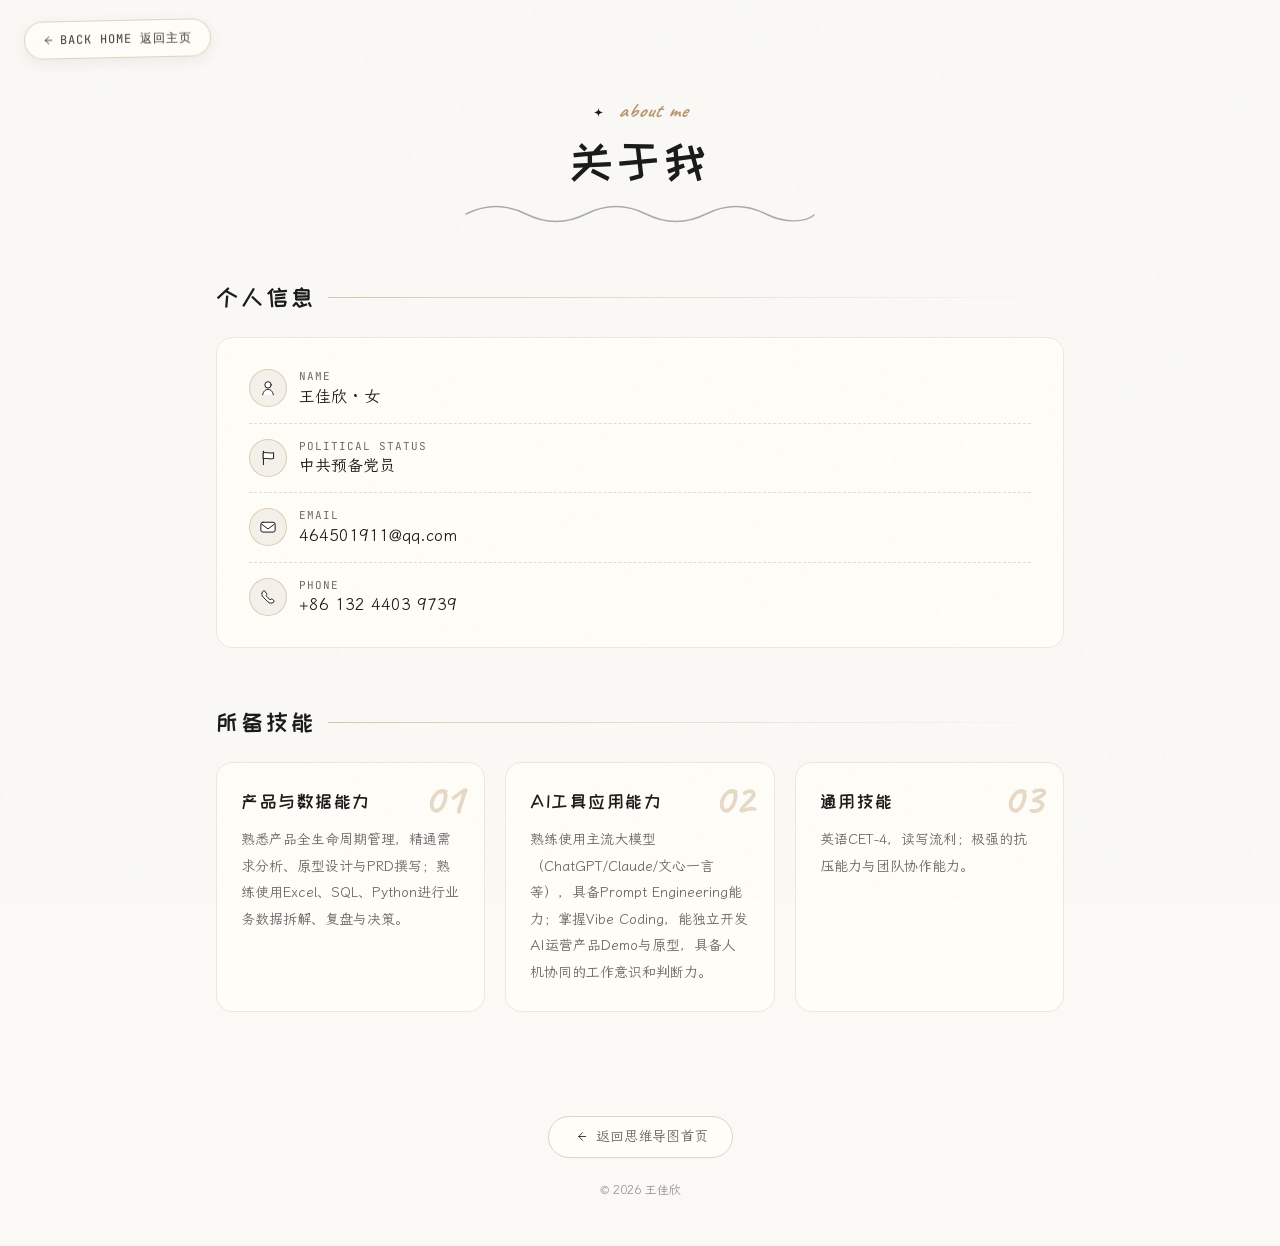
==== about.html @ ddeabf44 "wangjiaxin portfolio site" ====
<!doctype html>
<html lang="zh-CN">
  <head>
    <meta charset="UTF-8" />
    <meta name="viewport" content="width=device-width, initial-scale=1.0" />
    <title>关于我 — 王佳欣</title>
    <script src="tailwindcss.js"></script>
    <link href="fonts/local-a49ae44d.css" rel="stylesheet" />
    <link rel="stylesheet" href="fonts/local-511fb728.css" />
    <script>
      tailwind.config = {
        theme: {
          extend: {
            colors: {
              primary: "#1a1a1a", secondary: "#b8956a", accent: "#b8956a",
              light: "#FFFDF8", dark: "#1a1a1a", "text-muted": "#6a6a6a",
            },
            fontFamily: {
              sans: ['"LXGW WenKai"', '"ZCOOL XiaoWei"', '"PingFang SC"', "system-ui", "sans-serif"],
            },
          },
        },
      };
    </script>
    <style>
      :root {
        --bg: #faf9f6; --ink: #1a1a1a; --ink-soft: #3a3a3a; --ink-light: #6a6a6a;
        --line: #d5d0c8; --accent: #b8956a; --cream: #fffdf8; --paper-sand: #f4f1ea;
      }
      * { margin: 0; padding: 0; box-sizing: border-box; }
      body {
        background: var(--bg); color: var(--ink);
        font-family: "LXGW WenKai", "ZCOOL XiaoWei", "PingFang SC", system-ui, sans-serif;
        overflow-x: hidden; scroll-behavior: smooth;
      }
      body::after {
        content: ""; position: fixed; inset: 0; z-index: 9999; pointer-events: none; opacity: 0.025;
        background-image: url("data:image/svg+xml,%3Csvg viewBox='0 0 200 200' xmlns='http://www.w3.org/2000/svg'%3E%3Cfilter id='n'%3E%3CfeTurbulence type='fractalNoise' baseFrequency='0.75' numOctaves='4' stitchTiles='stitch'/%3E%3C/filter%3E%3Crect width='100%25' height='100%25' filter='url(%23n)'/%3E%3C/svg%3E");
      }
      body .bg-white { background-color: var(--cream); }
      body .bg-gray-50 { background-color: var(--paper-sand); }
      body .border-gray-100 { border-color: #eee8db; }
      body .border-gray-200 { border-color: #ddd5c6; }
      body .bg-primary { background-color: var(--ink); }
      body .text-primary { color: var(--ink); }
      h1, h2, h3 { font-family: "ZCOOL KuaiLe", "ZCOOL XiaoWei", cursive; font-weight: 400; }
      h2 { letter-spacing: 3px; }
      h3 { letter-spacing: 1.5px; }
      .card-hover { transition: all 0.3s ease; }
      .card-hover:hover { transform: translateY(-4px); box-shadow: 0 8px 30px rgba(90, 70, 40, 0.1); }
      .reveal { opacity: 0; transform: translateY(20px); transition: opacity 0.6s ease, transform 0.6s ease; }
      .reveal.active { opacity: 1; transform: translateY(0); }
      .back-home {
        position: fixed; top: 20px; left: 24px; z-index: 50;
        display: inline-flex; align-items: center; gap: 6px;
        font-family: "JetBrains Mono", monospace; font-size: 12px; letter-spacing: 1px;
        color: var(--ink-soft); text-decoration: none;
        background: rgba(255, 253, 248, 0.88);
        backdrop-filter: blur(6px); -webkit-backdrop-filter: blur(6px);
        border: 1.4px solid rgba(184, 149, 106, 0.4); border-radius: 999px;
        padding: 9px 18px 9px 15px; box-shadow: 0 4px 14px rgba(90, 70, 40, 0.08);
        transform: rotate(-1.2deg); transition: all 0.25s ease;
      }
      .back-home:hover { color: var(--ink); transform: rotate(0deg) translateY(-1px); box-shadow: 0 8px 20px rgba(90, 70, 40, 0.14); }
      .page-head { padding-top: 96px; text-align: center; }
      .page-head .p-eyebrow {
        font-family: "Caveat", cursive; font-style: italic; font-weight: 700;
        letter-spacing: 1px; font-size: 20px; color: var(--accent);
      }
      .page-head h1 { font-size: 46px; letter-spacing: 5px; color: var(--ink); margin-top: 2px; }
      .section-title {
        display: flex; align-items: center; gap: 12px; margin-bottom: 22px;
      }
      .section-title h2 { font-size: 24px; }
      .section-title::after {
        content: ""; flex: 1; height: 1px;
        background: linear-gradient(90deg, rgba(184,149,106,0.5), transparent);
      }
      .info-row {
        display: flex; align-items: center; gap: 12px;
        padding: 14px 0; border-bottom: 1px dashed #e3dccf;
      }
      .info-row:last-child { border-bottom: none; }
      .info-row .ico {
        flex: none; width: 38px; height: 38px; border-radius: 50%;
        display: flex; align-items: center; justify-content: center;
        background: var(--paper-sand); border: 1.5px solid rgba(184,149,106,0.4);
        font-size: 16px;
      }
      .info-row .label { font-family: "JetBrains Mono", monospace; font-size: 11px; color: var(--ink-light); letter-spacing: 1px; }
      .info-row .val { font-size: 16px; color: var(--ink); text-decoration: none; }
      a.val:hover { color: var(--accent); }
      .skill-card { position: relative; }
      .skill-card .skill-num {
        font-family: "Caveat", cursive; font-weight: 700; font-size: 44px;
        color: rgba(184,149,106,0.35); line-height: 1; position: absolute; top: 14px; right: 20px;
      }
      .skill-card p { color: var(--ink-light); font-size: 14px; line-height: 1.9; }
      @media (max-width: 640px) {
        .page-head h1 { font-size: 34px; }
        .back-home { top: 14px; left: 14px; }
      }
    </style>
  </head>
  <body>
    <a href="index.html" class="back-home"><img src="assets/icons/arrow-left.svg" alt="" style="width:14px;height:14px;display:block"/>BACK HOME 返回主页</a>

    <header class="page-head">
      <div class="p-eyebrow"><img src="assets/icons/spark.svg" alt="" style="width:13px;height:13px;display:inline-block;vertical-align:-2px;margin-right:7px"/> about me</div>
      <h1>关于我</h1>
      <svg class="mx-auto mt-1 block" width="360" height="22" viewBox="0 0 360 22" fill="none" stroke="var(--ink)" stroke-width="1.4" stroke-linecap="round" opacity="0.35" style="max-width:70vw">
        <path d="M6,13 C26,3 46,3 66,13 C86,23 106,23 126,13 C146,3 166,3 186,13 C206,23 226,23 246,13 C266,3 286,3 306,13 C326,23 346,21 354,14" />
      </svg>
    </header>

    <section class="py-14">
      <div class="container mx-auto px-6 max-w-4xl space-y-14">

        <!-- 个人基础信息 -->
        <div class="reveal">
          <div class="section-title"><h2>个人信息</h2></div>
          <div class="bg-white rounded-2xl border border-gray-100 px-6 md:px-8 py-4 card-hover">
            <div class="info-row">
              <span class="ico"><img src="assets/icons/user.svg" alt="" style="width:20px;height:20px;display:block"/></span>
              <div><div class="label">NAME</div><div class="val">王佳欣 · 女</div></div>
            </div>
            <div class="info-row">
              <span class="ico"><img src="assets/icons/flag.svg" alt="" style="width:20px;height:20px;display:block"/></span>
              <div><div class="label">POLITICAL STATUS</div><div class="val">中共预备党员</div></div>
            </div>
            <div class="info-row">
              <span class="ico"><img src="assets/icons/mail.svg" alt="" style="width:20px;height:20px;display:block"/></span>
              <div><div class="label">EMAIL</div><a class="val" href="mailto:464501911@qq.com">464501911@qq.com</a></div>
            </div>
            <div class="info-row">
              <span class="ico"><img src="assets/icons/phone.svg" alt="" style="width:20px;height:20px;display:block"/></span>
              <div><div class="label">PHONE</div><a class="val" href="tel:+8613244039739">+86 132 4403 9739</a></div>
            </div>
          </div>
        </div>

        <!-- 所备技能 -->
        <div class="reveal">
          <div class="section-title"><h2>所备技能</h2></div>
          <div class="grid grid-cols-1 md:grid-cols-3 gap-5">
            <div class="skill-card bg-white rounded-2xl border border-gray-100 p-6 card-hover">
              <span class="skill-num">01</span>
              <h3 class="text-lg mb-3 pr-10">产品与数据能力</h3>
              <p>熟悉产品全生命周期管理，精通需求分析、原型设计与PRD撰写；熟练使用Excel、SQL、Python进行业务数据拆解、复盘与决策。</p>
            </div>
            <div class="skill-card bg-white rounded-2xl border border-gray-100 p-6 card-hover">
              <span class="skill-num">02</span>
              <h3 class="text-lg mb-3 pr-10">AI工具应用能力</h3>
              <p>熟练使用主流大模型（ChatGPT/Claude/文心一言等），具备Prompt Engineering能力；掌握Vibe Coding，能独立开发AI运营产品Demo与原型，具备人机协同的工作意识和判断力。</p>
            </div>
            <div class="skill-card bg-white rounded-2xl border border-gray-100 p-6 card-hover">
              <span class="skill-num">03</span>
              <h3 class="text-lg mb-3 pr-10">通用技能</h3>
              <p>英语CET-4，读写流利；极强的抗压能力与团队协作能力。</p>
            </div>
          </div>
        </div>

      </div>
    </section>

    <footer class="py-12 text-center">
      <a href="index.html" class="inline-flex items-center gap-2 text-sm text-text-muted hover:text-primary transition-colors border border-gray-200 rounded-full px-6 py-2.5 bg-white card-hover">
        <img src="assets/icons/arrow-left.svg" alt="" style="width:15px;height:15px;display:block"/> 返回思维导图首页
      </a>
      <p class="mt-6 text-text-muted text-xs opacity-70">© 2026 王佳欣</p>
    </footer>

    <script>
      const observer = new IntersectionObserver(function (entries) {
        entries.forEach((entry) => { if (entry.isIntersecting) entry.target.classList.add("active"); });
      }, { threshold: 0.1, rootMargin: "0px 0px -50px 0px" });
      document.querySelectorAll(".reveal").forEach((el) => observer.observe(el));
    </script>
  </body>
</html>
---- fonts/local-a49ae44d.css ----
/* cyrillic-ext */
@font-face {
  font-family: 'Caveat';
  font-style: normal;
  font-weight: 500;
  font-display: swap;
  src: url(8aac91ea-Wnz6HAc5bAfYB2Q7azYYmg8.woff2) format('woff2');
  unicode-range: U+0460-052F, U+1C80-1C8A, U+20B4, U+2DE0-2DFF, U+A640-A69F, U+FE2E-FE2F;
}
/* cyrillic */
@font-face {
  font-family: 'Caveat';
  font-style: normal;
  font-weight: 500;
  font-display: swap;
  src: url(12c256a4-Wnz6HAc5bAfYB2Q7YjYYmg8.woff2) format('woff2');
  unicode-range: U+0301, U+0400-045F, U+0490-0491, U+04B0-04B1, U+2116;
}
/* latin-ext */
@font-face {
  font-family: 'Caveat';
  font-style: normal;
  font-weight: 500;
  font-display: swap;
  src: url(60fd7fa9-Wnz6HAc5bAfYB2Q7aDYYmg8.woff2) format('woff2');
  unicode-range: U+0100-02BA, U+02BD-02C5, U+02C7-02CC, U+02CE-02D7, U+02DD-02FF, U+0304, U+0308, U+0329, U+1D00-1DBF, U+1E00-1E9F, U+1EF2-1EFF, U+2020, U+20A0-20AB, U+20AD-20C0, U+2113, U+2C60-2C7F, U+A720-A7FF;
}
/* latin */
@font-face {
  font-family: 'Caveat';
  font-style: normal;
  font-weight: 500;
  font-display: swap;
  src: url(14ecf1bb-Wnz6HAc5bAfYB2Q7ZjYY.woff2) format('woff2');
  unicode-range: U+0000-00FF, U+0131, U+0152-0153, U+02BB-02BC, U+02C6, U+02DA, U+02DC, U+0304, U+0308, U+0329, U+2000-206F, U+20AC, U+2122, U+2191, U+2193, U+2212, U+2215, U+FEFF, U+FFFD;
}
/* cyrillic-ext */
@font-face {
  font-family: 'Caveat';
  font-style: normal;
  font-weight: 700;
  font-display: swap;
  src: url(8aac91ea-Wnz6HAc5bAfYB2Q7azYYmg8.woff2) format('woff2');
  unicode-range: U+0460-052F, U+1C80-1C8A, U+20B4, U+2DE0-2DFF, U+A640-A69F, U+FE2E-FE2F;
}
/* cyrillic */
@font-face {
  font-family: 'Caveat';
  font-style: normal;
  font-weight: 700;
  font-display: swap;
  src: url(12c256a4-Wnz6HAc5bAfYB2Q7YjYYmg8.woff2) format('woff2');
  unicode-range: U+0301, U+0400-045F, U+0490-0491, U+04B0-04B1, U+2116;
}
/* latin-ext */
@font-face {
  font-family: 'Caveat';
  font-style: normal;
  font-weight: 700;
  font-display: swap;
  src: url(60fd7fa9-Wnz6HAc5bAfYB2Q7aDYYmg8.woff2) format('woff2');
  unicode-range: U+0100-02BA, U+02BD-02C5, U+02C7-02CC, U+02CE-02D7, U+02DD-02FF, U+0304, U+0308, U+0329, U+1D00-1DBF, U+1E00-1E9F, U+1EF2-1EFF, U+2020, U+20A0-20AB, U+20AD-20C0, U+2113, U+2C60-2C7F, U+A720-A7FF;
}
/* latin */
@font-face {
  font-family: 'Caveat';
  font-style: normal;
  font-weight: 700;
  font-display: swap;
  src: url(14ecf1bb-Wnz6HAc5bAfYB2Q7ZjYY.woff2) format('woff2');
  unicode-range: U+0000-00FF, U+0131, U+0152-0153, U+02BB-02BC, U+02C6, U+02DA, U+02DC, U+0304, U+0308, U+0329, U+2000-206F, U+20AC, U+2122, U+2191, U+2193, U+2212, U+2215, U+FEFF, U+FFFD;
}
/* cyrillic-ext */
@font-face {
  font-family: 'Hanken Grotesk';
  font-style: normal;
  font-weight: 300;
  font-display: swap;
  src: url(00849f11-ieVn2YZDLWuGJpnzaiwFXS9tYtpQ59CjCQ.woff2) format('woff2');
  unicode-range: U+0460-052F, U+1C80-1C8A, U+20B4, U+2DE0-2DFF, U+A640-A69F, U+FE2E-FE2F;
}
/* vietnamese */
@font-face {
  font-family: 'Hanken Grotesk';
  font-style: normal;
  font-weight: 300;
  font-display: swap;
  src: url(e98c5109-ieVn2YZDLWuGJpnzaiwFXS9tYtpS59CjCQ.woff2) format('woff2');
  unicode-range: U+0102-0103, U+0110-0111, U+0128-0129, U+0168-0169, U+01A0-01A1, U+01AF-01B0, U+0300-0301, U+0303-0304, U+0308-0309, U+0323, U+0329, U+1EA0-1EF9, U+20AB;
}
/* latin-ext */
@font-face {
  font-family: 'Hanken Grotesk';
  font-style: normal;
  font-weight: 300;
  font-display: swap;
  src: url(af150b91-ieVn2YZDLWuGJpnzaiwFXS9tYtpT59CjCQ.woff2) format('woff2');
  unicode-range: U+0100-02BA, U+02BD-02C5, U+02C7-02CC, U+02CE-02D7, U+02DD-02FF, U+0304, U+0308, U+0329, U+1D00-1DBF, U+1E00-1E9F, U+1EF2-1EFF, U+2020, U+20A0-20AB, U+20AD-20C0, U+2113, U+2C60-2C7F, U+A720-A7FF;
}
/* latin */
@font-face {
  font-family: 'Hanken Grotesk';
  font-style: normal;
  font-weight: 300;
  font-display: swap;
  src: url(60503460-ieVn2YZDLWuGJpnzaiwFXS9tYtpd59A.woff2) format('woff2');
  unicode-range: U+0000-00FF, U+0131, U+0152-0153, U+02BB-02BC, U+02C6, U+02DA, U+02DC, U+0304, U+0308, U+0329, U+2000-206F, U+20AC, U+2122, U+2191, U+2193, U+2212, U+2215, U+FEFF, U+FFFD;
}
/* cyrillic-ext */
@font-face {
  font-family: 'Hanken Grotesk';
  font-style: normal;
  font-weight: 400;
  font-display: swap;
  src: url(00849f11-ieVn2YZDLWuGJpnzaiwFXS9tYtpQ59CjCQ.woff2) format('woff2');
  unicode-range: U+0460-052F, U+1C80-1C8A, U+20B4, U+2DE0-2DFF, U+A640-A69F, U+FE2E-FE2F;
}
/* vietnamese */
@font-face {
  font-family: 'Hanken Grotesk';
  font-style: normal;
  font-weight: 400;
  font-display: swap;
  src: url(e98c5109-ieVn2YZDLWuGJpnzaiwFXS9tYtpS59CjCQ.woff2) format('woff2');
  unicode-range: U+0102-0103, U+0110-0111, U+0128-0129, U+0168-0169, U+01A0-01A1, U+01AF-01B0, U+0300-0301, U+0303-0304, U+0308-0309, U+0323, U+0329, U+1EA0-1EF9, U+20AB;
}
/* latin-ext */
@font-face {
  font-family: 'Hanken Grotesk';
  font-style: normal;
  font-weight: 400;
  font-display: swap;
  src: url(af150b91-ieVn2YZDLWuGJpnzaiwFXS9tYtpT59CjCQ.woff2) format('woff2');
  unicode-range: U+0100-02BA, U+02BD-02C5, U+02C7-02CC, U+02CE-02D7, U+02DD-02FF, U+0304, U+0308, U+0329, U+1D00-1DBF, U+1E00-1E9F, U+1EF2-1EFF, U+2020, U+20A0-20AB, U+20AD-20C0, U+2113, U+2C60-2C7F, U+A720-A7FF;
}
/* latin */
@font-face {
  font-family: 'Hanken Grotesk';
  font-style: normal;
  font-weight: 400;
  font-display: swap;
  src: url(60503460-ieVn2YZDLWuGJpnzaiwFXS9tYtpd59A.woff2) format('woff2');
  unicode-range: U+0000-00FF, U+0131, U+0152-0153, U+02BB-02BC, U+02C6, U+02DA, U+02DC, U+0304, U+0308, U+0329, U+2000-206F, U+20AC, U+2122, U+2191, U+2193, U+2212, U+2215, U+FEFF, U+FFFD;
}
/* cyrillic-ext */
@font-face {
  font-family: 'Hanken Grotesk';
  font-style: normal;
  font-weight: 500;
  font-display: swap;
  src: url(00849f11-ieVn2YZDLWuGJpnzaiwFXS9tYtpQ59CjCQ.woff2) format('woff2');
  unicode-range: U+0460-052F, U+1C80-1C8A, U+20B4, U+2DE0-2DFF, U+A640-A69F, U+FE2E-FE2F;
}
/* vietnamese */
@font-face {
  font-family: 'Hanken Grotesk';
  font-style: normal;
  font-weight: 500;
  font-display: swap;
  src: url(e98c5109-ieVn2YZDLWuGJpnzaiwFXS9tYtpS59CjCQ.woff2) format('woff2');
  unicode-range: U+0102-0103, U+0110-0111, U+0128-0129, U+0168-0169, U+01A0-01A1, U+01AF-01B0, U+0300-0301, U+0303-0304, U+0308-0309, U+0323, U+0329, U+1EA0-1EF9, U+20AB;
}
/* latin-ext */
@font-face {
  font-family: 'Hanken Grotesk';
  font-style: normal;
  font-weight: 500;
  font-display: swap;
  src: url(af150b91-ieVn2YZDLWuGJpnzaiwFXS9tYtpT59CjCQ.woff2) format('woff2');
  unicode-range: U+0100-02BA, U+02BD-02C5, U+02C7-02CC, U+02CE-02D7, U+02DD-02FF, U+0304, U+0308, U+0329, U+1D00-1DBF, U+1E00-1E9F, U+1EF2-1EFF, U+2020, U+20A0-20AB, U+20AD-20C0, U+2113, U+2C60-2C7F, U+A720-A7FF;
}
/* latin */
@font-face {
  font-family: 'Hanken Grotesk';
  font-style: normal;
  font-weight: 500;
  font-display: swap;
  src: url(60503460-ieVn2YZDLWuGJpnzaiwFXS9tYtpd59A.woff2) format('woff2');
  unicode-range: U+0000-00FF, U+0131, U+0152-0153, U+02BB-02BC, U+02C6, U+02DA, U+02DC, U+0304, U+0308, U+0329, U+2000-206F, U+20AC, U+2122, U+2191, U+2193, U+2212, U+2215, U+FEFF, U+FFFD;
}
/* cyrillic-ext */
@font-face {
  font-family: 'JetBrains Mono';
  font-style: normal;
  font-weight: 400;
  font-display: swap;
  src: url(27e1b5c3-tDbv2o-flEEny0FZhsfKu5WU4zr3E_BX0PnT8RD8yKwBNntkaToggR7BYRbKPx3cwhsk.woff2) format('woff2');
  unicode-range: U+0460-052F, U+1C80-1C8A, U+20B4, U+2DE0-2DFF, U+A640-A69F, U+FE2E-FE2F;
}
/* cyrillic */
@font-face {
  font-family: 'JetBrains Mono';
  font-style: normal;
  font-weight: 400;
  font-display: swap;
  src: url(b1b0412a-tDbv2o-flEEny0FZhsfKu5WU4zr3E_BX0PnT8RD8yKwBNntkaToggR7BYRbKPxTcwhsk.woff2) format('woff2');
  unicode-range: U+0301, U+0400-045F, U+0490-0491, U+04B0-04B1, U+2116;
}
/* greek */
@font-face {
  font-family: 'JetBrains Mono';
  font-style: normal;
  font-weight: 400;
  font-display: swap;
  src: url(fe142708-tDbv2o-flEEny0FZhsfKu5WU4zr3E_BX0PnT8RD8yKwBNntkaToggR7BYRbKPxPcwhsk.woff2) format('woff2');
  unicode-range: U+0370-0377, U+037A-037F, U+0384-038A, U+038C, U+038E-03A1, U+03A3-03FF;
}
/* vietnamese */
@font-face {
  font-family: 'JetBrains Mono';
  font-style: normal;
  font-weight: 400;
  font-display: swap;
  src: url(ab7c1a7e-tDbv2o-flEEny0FZhsfKu5WU4zr3E_BX0PnT8RD8yKwBNntkaToggR7BYRbKPx_cwhsk.woff2) format('woff2');
  unicode-range: U+0102-0103, U+0110-0111, U+0128-0129, U+0168-0169, U+01A0-01A1, U+01AF-01B0, U+0300-0301, U+0303-0304, U+0308-0309, U+0323, U+0329, U+1EA0-1EF9, U+20AB;
}
/* latin-ext */
@font-face {
  font-family: 'JetBrains Mono';
  font-style: normal;
  font-weight: 400;
  font-display: swap;
  src: url(ba16536d-tDbv2o-flEEny0FZhsfKu5WU4zr3E_BX0PnT8RD8yKwBNntkaToggR7BYRbKPx7cwhsk.woff2) format('woff2');
  unicode-range: U+0100-02BA, U+02BD-02C5, U+02C7-02CC, U+02CE-02D7, U+02DD-02FF, U+0304, U+0308, U+0329, U+1D00-1DBF, U+1E00-1E9F, U+1EF2-1EFF, U+2020, U+20A0-20AB, U+20AD-20C0, U+2113, U+2C60-2C7F, U+A720-A7FF;
}
/* latin */
@font-face {
  font-family: 'JetBrains Mono';
  font-style: normal;
  font-weight: 400;
  font-display: swap;
  src: url(480c0625-tDbv2o-flEEny0FZhsfKu5WU4zr3E_BX0PnT8RD8yKwBNntkaToggR7BYRbKPxDcwg.woff2) format('woff2');
  unicode-range: U+0000-00FF, U+0131, U+0152-0153, U+02BB-02BC, U+02C6, U+02DA, U+02DC, U+0304, U+0308, U+0329, U+2000-206F, U+20AC, U+2122, U+2191, U+2193, U+2212, U+2215, U+FEFF, U+FFFD;
}
/* cyrillic-ext */
@font-face {
  font-family: 'JetBrains Mono';
  font-style: normal;
  font-weight: 500;
  font-display: swap;
  src: url(27e1b5c3-tDbv2o-flEEny0FZhsfKu5WU4zr3E_BX0PnT8RD8yKwBNntkaToggR7BYRbKPx3cwhsk.woff2) format('woff2');
  unicode-range: U+0460-052F, U+1C80-1C8A, U+20B4, U+2DE0-2DFF, U+A640-A69F, U+FE2E-FE2F;
}
/* cyrillic */
@font-face {
  font-family: 'JetBrains Mono';
  font-style: normal;
  font-weight: 500;
  font-display: swap;
  src: url(b1b0412a-tDbv2o-flEEny0FZhsfKu5WU4zr3E_BX0PnT8RD8yKwBNntkaToggR7BYRbKPxTcwhsk.woff2) format('woff2');
  unicode-range: U+0301, U+0400-045F, U+0490-0491, U+04B0-04B1, U+2116;
}
/* greek */
@font-face {
  font-family: 'JetBrains Mono';
  font-style: normal;
  font-weight: 500;
  font-display: swap;
  src: url(fe142708-tDbv2o-flEEny0FZhsfKu5WU4zr3E_BX0PnT8RD8yKwBNntkaToggR7BYRbKPxPcwhsk.woff2) format('woff2');
  unicode-range: U+0370-0377, U+037A-037F, U+0384-038A, U+038C, U+038E-03A1, U+03A3-03FF;
}
/* vietnamese */
@font-face {
  font-family: 'JetBrains Mono';
  font-style: normal;
  font-weight: 500;
  font-display: swap;
  src: url(ab7c1a7e-tDbv2o-flEEny0FZhsfKu5WU4zr3E_BX0PnT8RD8yKwBNntkaToggR7BYRbKPx_cwhsk.woff2) format('woff2');
  unicode-range: U+0102-0103, U+0110-0111, U+0128-0129, U+0168-0169, U+01A0-01A1, U+01AF-01B0, U+0300-0301, U+0303-0304, U+0308-0309, U+0323, U+0329, U+1EA0-1EF9, U+20AB;
}
/* latin-ext */
@font-face {
  font-family: 'JetBrains Mono';
  font-style: normal;
  font-weight: 500;
  font-display: swap;
  src: url(ba16536d-tDbv2o-flEEny0FZhsfKu5WU4zr3E_BX0PnT8RD8yKwBNntkaToggR7BYRbKPx7cwhsk.woff2) format('woff2');
  unicode-range: U+0100-02BA, U+02BD-02C5, U+02C7-02CC, U+02CE-02D7, U+02DD-02FF, U+0304, U+0308, U+0329, U+1D00-1DBF, U+1E00-1E9F, U+1EF2-1EFF, U+2020, U+20A0-20AB, U+20AD-20C0, U+2113, U+2C60-2C7F, U+A720-A7FF;
}
/* latin */
@font-face {
  font-family: 'JetBrains Mono';
  font-style: normal;
  font-weight: 500;
  font-display: swap;
  src: url(480c0625-tDbv2o-flEEny0FZhsfKu5WU4zr3E_BX0PnT8RD8yKwBNntkaToggR7BYRbKPxDcwg.woff2) format('woff2');
  unicode-range: U+0000-00FF, U+0131, U+0152-0153, U+02BB-02BC, U+02C6, U+02DA, U+02DC, U+0304, U+0308, U+0329, U+2000-206F, U+20AC, U+2122, U+2191, U+2193, U+2212, U+2215, U+FEFF, U+FFFD;
}
@font-face {
  font-family: 'ZCOOL KuaiLe';
  font-style: normal;
  font-weight: 400;
  font-display: swap;
  src: url(f0b5f169-tssqApdaRQokwFjFJjvM6h2Wo-Tpo2MpsrpYU3EJjXfOiTrBdUtGm0PGsPHkbHZzpr3G.5.woff2) format('woff2');
  unicode-range: U+fee3, U+fef3, U+ff03-ff04, U+ff07, U+ff0a, U+ff17-ff19, U+ff1c-ff1d, U+ff20-ff3a, U+ff3c, U+ff3e-ff5b, U+ff5d, U+ff61-ff65, U+ff67-ff6a, U+ff6c, U+ff6f-ff78, U+ff7a-ff7d, U+ff80-ff84, U+ff86, U+ff89-ff8e, U+ff92, U+ff97-ff9b, U+ff9d-ff9f, U+ffe0-ffe4, U+ffe6, U+ffe9, U+ffeb, U+ffed, U+fffc, U+1f004, U+1f170-1f171, U+1f192-1f195, U+1f198-1f19a, U+1f1e6-1f1e8;
}
@font-face {
  font-family: 'ZCOOL KuaiLe';
  font-style: normal;
  font-weight: 400;
  font-display: swap;
  src: url(5e5087e9-tssqApdaRQokwFjFJjvM6h2Wo-Tpo2MpsrpYU3EJjXfOiTrBdUtGm0PGsPHkbHZzpr3G.6.woff2) format('woff2');
  unicode-range: U+f0a7, U+f0b2, U+f0b7, U+f0c9, U+f0d8, U+f0da, U+f0dc-f0dd, U+f0e0, U+f0e6, U+f0eb, U+f0fc, U+f101, U+f104-f105, U+f107, U+f10b, U+f11b, U+f14b, U+f18a, U+f193, U+f1d6-f1d7, U+f244, U+f27a, U+f296, U+f2ae, U+f471, U+f4b3, U+f610-f611, U+f880-f881, U+f8ec, U+f8f5, U+f8ff, U+f901, U+f90a, U+f92c-f92d, U+f934, U+f937, U+f941, U+f965, U+f967, U+f969, U+f96b, U+f96f, U+f974, U+f978-f979, U+f97e, U+f981, U+f98a, U+f98e, U+f997, U+f99c, U+f9b2, U+f9b5, U+f9ba, U+f9be, U+f9ca, U+f9d0-f9d1, U+f9dd, U+f9e0-f9e1, U+f9e4, U+f9f7, U+fa00-fa01, U+fa08, U+fa0a, U+fa11, U+fb01-fb02, U+fdfc, U+fe0e, U+fe30-fe31, U+fe33-fe44, U+fe49-fe52, U+fe54-fe57, U+fe59-fe66, U+fe68-fe6b, U+fe8e, U+fe92-fe93, U+feae, U+feb8, U+fecb-fecc, U+fee0;
}
@font-face {
  font-family: 'ZCOOL KuaiLe';
  font-style: normal;
  font-weight: 400;
  font-display: swap;
  src: url(a11e4130-tssqApdaRQokwFjFJjvM6h2Wo-Tpo2MpsrpYU3EJjXfOiTrBdUtGm0PGsPHkbHZzpr3G.21.woff2) format('woff2');
  unicode-range: U+9f83, U+9f85-9f8d, U+9f90-9f91, U+9f94-9f96, U+9f98, U+9f9b-9f9c, U+9f9e, U+9fa0, U+9fa2, U+9ff0-9fff, U+a001, U+a007, U+a025, U+a046-a047, U+a057, U+a072, U+a078-a079, U+a083, U+a085, U+a100, U+a118, U+a132, U+a134, U+a1f4, U+a242, U+a4a6, U+a4aa, U+a4b0-a4b1, U+a4b3, U+a9c1-a9c2, U+ac00-ac01, U+ac04, U+ac08, U+ac10-ac11, U+ac13-ac16, U+ac19, U+ac1c-ac1d, U+ac24, U+ac70-ac71, U+ac74, U+ac77-ac78, U+ac80-ac81, U+ac83, U+ac8c, U+ac90, U+ac9f-aca0, U+aca8-aca9, U+acac, U+acb0, U+acbd, U+acc1, U+acc4, U+ace0-ace1, U+ace4, U+ace8, U+acf3, U+acf5, U+acfc-acfd, U+ad00, U+ad0c, U+ad11, U+ad1c, U+ad34, U+ad50, U+ad64, U+ad6c, U+ad70, U+ad74, U+ad7f, U+ad81, U+ad8c, U+adc0, U+adc8, U+addc, U+ade0, U+adf8-adf9, U+adfc, U+ae00, U+ae08-ae09, U+ae0b, U+ae30, U+ae34, U+ae38, U+ae40, U+ae4a, U+ae4c, U+ae54, U+ae68, U+aebc, U+aed8, U+af2c-af2d;
}
@font-face {
  font-family: 'ZCOOL KuaiLe';
  font-style: normal;
  font-weight: 400;
  font-display: swap;
  src: url(68e1eeb6-tssqApdaRQokwFjFJjvM6h2Wo-Tpo2MpsrpYU3EJjXfOiTrBdUtGm0PGsPHkbHZzpr3G.22.woff2) format('woff2');
  unicode-range: U+9e30-9e33, U+9e35-9e3b, U+9e3e, U+9e40-9e44, U+9e46-9e4e, U+9e51, U+9e53, U+9e55-9e58, U+9e5a-9e5c, U+9e5e-9e63, U+9e66-9e6e, U+9e71, U+9e73, U+9e75, U+9e78-9e79, U+9e7c-9e7e, U+9e82, U+9e86-9e88, U+9e8b-9e8c, U+9e90-9e91, U+9e93, U+9e95, U+9e97, U+9e9d, U+9ea4-9ea5, U+9ea9-9eaa, U+9eb4-9eb5, U+9eb8-9eba, U+9ebc-9ebf, U+9ec3, U+9ec9, U+9ecd, U+9ed0, U+9ed2-9ed3, U+9ed5-9ed6, U+9ed9, U+9edc-9edd, U+9edf-9ee0, U+9ee2, U+9ee5, U+9ee7-9eea, U+9eef, U+9ef1, U+9ef3-9ef4, U+9ef6, U+9ef9, U+9efb-9efc, U+9efe, U+9f0b, U+9f0d, U+9f10, U+9f14, U+9f17, U+9f19, U+9f22, U+9f29, U+9f2c, U+9f2f, U+9f31, U+9f37, U+9f39, U+9f3d-9f3e, U+9f41, U+9f4a-9f4b, U+9f51-9f52, U+9f61-9f63, U+9f66-9f67, U+9f80-9f81;
}
@font-face {
  font-family: 'ZCOOL KuaiLe';
  font-style: normal;
  font-weight: 400;
  font-display: swap;
  src: url(9e5cde46-tssqApdaRQokwFjFJjvM6h2Wo-Tpo2MpsrpYU3EJjXfOiTrBdUtGm0PGsPHkbHZzpr3G.23.woff2) format('woff2');
  unicode-range: U+9c82-9c83, U+9c85-9c8c, U+9c8e-9c92, U+9c94-9c9b, U+9c9e-9ca3, U+9ca5-9ca7, U+9ca9, U+9cab, U+9cad-9cae, U+9cb1-9cb7, U+9cb9-9cbd, U+9cbf-9cc0, U+9cc3, U+9cc5-9cc7, U+9cc9-9cd1, U+9cd3-9cda, U+9cdc-9cdd, U+9cdf, U+9ce1-9ce3, U+9ce5, U+9ce9, U+9cee-9cef, U+9cf3-9cf4, U+9cf6, U+9cfc-9cfd, U+9d02, U+9d08-9d09, U+9d12, U+9d1b, U+9d1e, U+9d26, U+9d28, U+9d37, U+9d3b, U+9d3f, U+9d51, U+9d59, U+9d5c-9d5d, U+9d5f-9d61, U+9d6c, U+9d70, U+9d72, U+9d7a, U+9d7e, U+9d84, U+9d89, U+9d8f, U+9d92, U+9daf, U+9db4, U+9db8, U+9dbc, U+9dc4, U+9dc7, U+9dc9, U+9dd7, U+9ddf, U+9df2, U+9df9-9dfa, U+9e0a, U+9e11, U+9e1a, U+9e1e, U+9e20, U+9e22, U+9e28-9e2c, U+9e2e-9e2f;
}
@font-face {
  font-family: 'ZCOOL KuaiLe';
  font-style: normal;
  font-weight: 400;
  font-display: swap;
  src: url(042a1cbf-tssqApdaRQokwFjFJjvM6h2Wo-Tpo2MpsrpYU3EJjXfOiTrBdUtGm0PGsPHkbHZzpr3G.24.woff2) format('woff2');
  unicode-range: U+9a80, U+9a83, U+9a85, U+9a88-9a8a, U+9a8d-9a8e, U+9a90, U+9a92-9a93, U+9a95-9a96, U+9a98-9a99, U+9a9b-9aa2, U+9aa5, U+9aa7, U+9aaf-9ab1, U+9ab5-9ab6, U+9ab9-9aba, U+9ac0-9ac4, U+9ac8, U+9acb-9acc, U+9ace-9acf, U+9ad1-9ad2, U+9ad9, U+9adf, U+9ae1, U+9ae3, U+9aea-9aeb, U+9aed-9aef, U+9af4, U+9af9, U+9afb, U+9b03-9b04, U+9b06, U+9b08, U+9b0d, U+9b0f-9b10, U+9b13, U+9b18, U+9b1a, U+9b1f, U+9b22-9b23, U+9b25, U+9b27-9b28, U+9b2a, U+9b2f, U+9b31-9b32, U+9b3b, U+9b43, U+9b46-9b49, U+9b4d-9b4e, U+9b51, U+9b56, U+9b58, U+9b5a, U+9b5c, U+9b5f, U+9b61-9b62, U+9b6f, U+9b77, U+9b80, U+9b88, U+9b8b, U+9b8e, U+9b91, U+9b9f-9ba0, U+9ba8, U+9baa-9bab, U+9bad-9bae, U+9bb0-9bb1, U+9bb8, U+9bc9-9bca, U+9bd3, U+9bd6, U+9bdb, U+9be8, U+9bf0-9bf1, U+9c02, U+9c10, U+9c15, U+9c24, U+9c2d, U+9c32, U+9c39, U+9c3b, U+9c40, U+9c47-9c49, U+9c53, U+9c57, U+9c64, U+9c72, U+9c77-9c78, U+9c7b, U+9c7f-9c80;
}
@font-face {
  font-family: 'ZCOOL KuaiLe';
  font-style: normal;
  font-weight: 400;
  font-display: swap;
  src: url(308dc832-tssqApdaRQokwFjFJjvM6h2Wo-Tpo2MpsrpYU3EJjXfOiTrBdUtGm0PGsPHkbHZzpr3G.25.woff2) format('woff2');
  unicode-range: U+98dd, U+98e1-98e2, U+98e7-98ea, U+98ec, U+98ee-98ef, U+98f2, U+98f4, U+98fc-98fe, U+9903, U+9905, U+9908, U+990a, U+990c-990d, U+9913-9914, U+9918, U+991a-991b, U+991e, U+9921, U+9928, U+992c, U+992e, U+9935, U+9938-9939, U+993d-993e, U+9945, U+994b-994c, U+9951-9952, U+9954-9955, U+9957, U+995e, U+9963, U+9966-9969, U+996b-996c, U+996f, U+9974-9975, U+9977-9979, U+997d-997e, U+9980-9981, U+9983-9984, U+9987, U+998a-998b, U+998d-9991, U+9993-9995, U+9997-9998, U+99a5, U+99ab, U+99ad-99ae, U+99b1, U+99b3-99b4, U+99bc, U+99bf, U+99c1, U+99c3-99c6, U+99cc, U+99d0, U+99d2, U+99d5, U+99db, U+99dd, U+99e1, U+99ed, U+99f1, U+99ff, U+9a01, U+9a03-9a04, U+9a0e-9a0f, U+9a11-9a13, U+9a19, U+9a1b, U+9a28, U+9a2b, U+9a30, U+9a32, U+9a37, U+9a40, U+9a45, U+9a4a, U+9a4d-9a4e, U+9a52, U+9a55, U+9a57, U+9a5a-9a5b, U+9a5f, U+9a62, U+9a65, U+9a69, U+9a6b, U+9a6e, U+9a75, U+9a77-9a7a, U+9a7d;
}
@font-face {
  font-family: 'ZCOOL KuaiLe';
  font-style: normal;
  font-weight: 400;
  font-display: swap;
  src: url(f576150f-tssqApdaRQokwFjFJjvM6h2Wo-Tpo2MpsrpYU3EJjXfOiTrBdUtGm0PGsPHkbHZzpr3G.26.woff2) format('woff2');
  unicode-range: U+975b-975c, U+9763, U+9765-9766, U+976c-976d, U+9773, U+9776, U+977a, U+977c, U+9784-9785, U+978e-978f, U+9791-9792, U+9794-9795, U+9798, U+979a, U+979e, U+97a3, U+97a5-97a6, U+97a8, U+97ab-97ac, U+97ae-97af, U+97b2, U+97b4, U+97c6, U+97cb-97cc, U+97d3, U+97d8, U+97dc, U+97e1, U+97ea-97eb, U+97ee, U+97fb, U+97fe-97ff, U+9801-9803, U+9805-9806, U+9808, U+980c, U+9810-9814, U+9817-9818, U+981e, U+9820-9821, U+9824, U+9828, U+982b-982d, U+9830, U+9834, U+9838-9839, U+983c, U+9846, U+984d-984f, U+9851-9852, U+9854-9855, U+9857-9858, U+985a-985b, U+9862-9863, U+9865, U+9867, U+986b, U+986f-9871, U+9877-9878, U+987c, U+9880, U+9883, U+9885, U+9889, U+988b-988f, U+9893-9895, U+9899-989b, U+989e-989f, U+98a1-98a2, U+98a5-98a7, U+98a9, U+98af, U+98b1, U+98b6, U+98ba, U+98be, U+98c3-98c4, U+98c6-98c8, U+98cf-98d6, U+98da-98db;
}
@font-face {
  font-family: 'ZCOOL KuaiLe';
  font-style: normal;
  font-weight: 400;
  font-display: swap;
  src: url(2ac5dab0-tssqApdaRQokwFjFJjvM6h2Wo-Tpo2MpsrpYU3EJjXfOiTrBdUtGm0PGsPHkbHZzpr3G.27.woff2) format('woff2');
  unicode-range: U+95c4-95ca, U+95cc-95cd, U+95d4-95d6, U+95d8, U+95e1-95e2, U+95e9, U+95f0-95f1, U+95f3, U+95f6, U+95fc, U+95fe-95ff, U+9602-9604, U+9606-960d, U+960f, U+9611-9613, U+9615-9617, U+9619-961b, U+961d, U+9621, U+9628, U+962f, U+963c-963e, U+9641-9642, U+9649, U+9654, U+965b-965f, U+9661, U+9663, U+9665, U+9667-9668, U+966c, U+9670, U+9672-9674, U+9678, U+967a, U+967d, U+9682, U+9685, U+9688, U+968a, U+968d-968e, U+9695, U+9697-9698, U+969e, U+96a0, U+96a3-96a4, U+96a8, U+96aa, U+96b0-96b1, U+96b3-96b4, U+96b7-96b9, U+96bb-96bd, U+96c9, U+96cb, U+96ce, U+96d1-96d2, U+96d6, U+96d9, U+96db-96dc, U+96de, U+96e0, U+96e3, U+96e9, U+96eb, U+96f0-96f2, U+96f9, U+96ff, U+9701-9702, U+9705, U+9708, U+970a, U+970e-970f, U+9711, U+9719, U+9727, U+972a, U+972d, U+9730, U+973d, U+9742, U+9744, U+9748-9749, U+9750-9751, U+975a;
}
@font-face {
  font-family: 'ZCOOL KuaiLe';
  font-style: normal;
  font-weight: 400;
  font-display: swap;
  src: url(42f53773-tssqApdaRQokwFjFJjvM6h2Wo-Tpo2MpsrpYU3EJjXfOiTrBdUtGm0PGsPHkbHZzpr3G.28.woff2) format('woff2');
  unicode-range: U+94f5, U+94f7, U+94f9, U+94fb-94fd, U+94ff, U+9503-9504, U+9506-9507, U+9509-950a, U+950d-950f, U+9511-9518, U+951a-9520, U+9522, U+9528-952d, U+9530-953a, U+953c-953f, U+9543-9546, U+9548-9550, U+9552-9555, U+9557-955b, U+955d-9568, U+956a-956d, U+9570-9574, U+9583, U+9586, U+9589, U+958e-958f, U+9591-9592, U+9594, U+9598-9599, U+959e-95a0, U+95a2-95a6, U+95a8-95b2, U+95b4, U+95b8-95c3;
}
@font-face {
  font-family: 'ZCOOL KuaiLe';
  font-style: normal;
  font-weight: 400;
  font-display: swap;
  src: url(9d36e7d2-tssqApdaRQokwFjFJjvM6h2Wo-Tpo2MpsrpYU3EJjXfOiTrBdUtGm0PGsPHkbHZzpr3G.29.woff2) format('woff2');
  unicode-range: U+941c-942b, U+942d-942e, U+9432-9433, U+9435, U+9438, U+943a, U+943e, U+9444, U+944a, U+9451-9452, U+945a, U+9462-9463, U+9465, U+9470-9487, U+948a-9492, U+9494-9498, U+949a, U+949c-949d, U+94a1, U+94a3-94a4, U+94a8, U+94aa-94ad, U+94af, U+94b2, U+94b4-94ba, U+94bc-94c0, U+94c4, U+94c6-94db, U+94de-94ec, U+94ee-94f1, U+94f3;
}
@font-face {
  font-family: 'ZCOOL KuaiLe';
  font-style: normal;
  font-weight: 400;
  font-display: swap;
  src: url(1a753818-tssqApdaRQokwFjFJjvM6h2Wo-Tpo2MpsrpYU3EJjXfOiTrBdUtGm0PGsPHkbHZzpr3G.30.woff2) format('woff2');
  unicode-range: U+92ec-92ed, U+92f0, U+92f3, U+92f8, U+92fc, U+9304, U+9306, U+9310, U+9312, U+9315, U+9318, U+931a, U+931e, U+9320-9322, U+9324, U+9326-9329, U+932b-932c, U+932f, U+9331-9332, U+9335-9336, U+933e, U+9340-9341, U+934a-9360, U+9362-9363, U+9365-936b, U+936e, U+9375, U+937e, U+9382, U+938a, U+938c, U+938f, U+9393-9394, U+9396-9397, U+939a, U+93a2, U+93a7, U+93ac-93cd, U+93d0-93d1, U+93d6-93d8, U+93de-93df, U+93e1-93e2, U+93e4, U+93f8, U+93fb, U+93fd, U+940e-941a;
}
@font-face {
  font-family: 'ZCOOL KuaiLe';
  font-style: normal;
  font-weight: 400;
  font-display: swap;
  src: url(b3afc971-tssqApdaRQokwFjFJjvM6h2Wo-Tpo2MpsrpYU3EJjXfOiTrBdUtGm0PGsPHkbHZzpr3G.31.woff2) format('woff2');
  unicode-range: U+9163-9164, U+9169, U+9170, U+9172, U+9174, U+9179-917a, U+917d-917e, U+9182-9183, U+9185, U+918c-918d, U+9190-9191, U+919a, U+919c, U+91a1-91a4, U+91a8, U+91aa-91af, U+91b4-91b5, U+91b8, U+91ba, U+91be, U+91c0-91c1, U+91c6, U+91c8, U+91cb, U+91d0, U+91d2, U+91d7-91d8, U+91dd, U+91e3, U+91e6-91e7, U+91ed, U+91f0, U+91f5, U+91f9, U+9200, U+9205, U+9207-920a, U+920d-920e, U+9210, U+9214-9215, U+921c, U+921e, U+9221, U+9223-9227, U+9229-922a, U+922d, U+9234-9235, U+9237, U+9239-923a, U+923c-9240, U+9244-9246, U+9249, U+924e-924f, U+9251, U+9253, U+9257, U+925b, U+925e, U+9262, U+9264-9266, U+9268, U+926c, U+926f, U+9271, U+927b, U+927e, U+9280, U+9283, U+9285-928a, U+928e, U+9291, U+9293, U+9296, U+9298, U+929c-929d, U+92a8, U+92ab-92ae, U+92b3, U+92b6-92b7, U+92b9, U+92c1, U+92c5-92c6, U+92c8, U+92cc, U+92d0, U+92d2, U+92e4, U+92ea;
}
@font-face {
  font-family: 'ZCOOL KuaiLe';
  font-style: normal;
  font-weight: 400;
  font-display: swap;
  src: url(6a7ece5a-tssqApdaRQokwFjFJjvM6h2Wo-Tpo2MpsrpYU3EJjXfOiTrBdUtGm0PGsPHkbHZzpr3G.32.woff2) format('woff2');
  unicode-range: U+9004, U+900b, U+9011, U+9015-9016, U+901e, U+9021, U+9026, U+902d, U+902f, U+9031, U+9035-9036, U+9039-903a, U+9041, U+9044-9046, U+904a, U+904f-9052, U+9054-9055, U+9058-9059, U+905b-905e, U+9060-9062, U+9068-9069, U+906f, U+9072, U+9074, U+9076-907a, U+907c-907d, U+9081, U+9083, U+9085, U+9087-908b, U+908f, U+9095, U+9097, U+9099-909b, U+909d, U+90a0-90a1, U+90a8-90a9, U+90ac, U+90b0, U+90b2-90b4, U+90b6, U+90b8, U+90ba, U+90bd-90be, U+90c3-90c5, U+90c7-90c8, U+90cf-90d0, U+90d3, U+90d5, U+90d7, U+90da-90dc, U+90de, U+90e2, U+90e4, U+90e6-90e7, U+90ea-90eb, U+90ef, U+90f4-90f5, U+90f7, U+90fe-9100, U+9104, U+9109, U+910c, U+9112, U+9114-9115, U+9118, U+911c, U+911e, U+9120, U+9122-9123, U+9127, U+912d, U+912f-9132, U+9139-913a, U+9143, U+9146, U+9149-914a, U+914c, U+914e-9150, U+9154, U+9157, U+915a, U+915d-915e, U+9161-9162;
}
@font-face {
  font-family: 'ZCOOL KuaiLe';
  font-style: normal;
  font-weight: 400;
  font-display: swap;
  src: url(c6abf611-tssqApdaRQokwFjFJjvM6h2Wo-Tpo2MpsrpYU3EJjXfOiTrBdUtGm0PGsPHkbHZzpr3G.33.woff2) format('woff2');
  unicode-range: U+8e41-8e42, U+8e47, U+8e49-8e4b, U+8e50-8e53, U+8e59-8e5a, U+8e5f-8e60, U+8e64, U+8e69, U+8e6c, U+8e70, U+8e74, U+8e76, U+8e7a-8e7c, U+8e7f, U+8e84-8e85, U+8e87, U+8e89, U+8e8b, U+8e8d, U+8e8f-8e90, U+8e94, U+8e99, U+8e9c, U+8e9e, U+8eaa, U+8eac, U+8eb0, U+8eb6, U+8ec0, U+8ec6, U+8eca-8ece, U+8ed2, U+8eda, U+8edf, U+8ee2, U+8eeb, U+8ef8, U+8efb-8efe, U+8f03, U+8f09, U+8f0b, U+8f12-8f15, U+8f1b, U+8f1d, U+8f1f, U+8f29-8f2a, U+8f2f, U+8f36, U+8f38, U+8f3b, U+8f3e-8f3f, U+8f44-8f45, U+8f49, U+8f4d-8f4e, U+8f5f, U+8f6b, U+8f6d, U+8f71-8f73, U+8f75-8f76, U+8f78-8f7a, U+8f7c, U+8f7e, U+8f81-8f82, U+8f84, U+8f87, U+8f8a-8f8b, U+8f8d-8f8f, U+8f94-8f95, U+8f97-8f9a, U+8fa6, U+8fad-8faf, U+8fb2, U+8fb5-8fb7, U+8fba-8fbc, U+8fbf, U+8fc2, U+8fcb, U+8fcd, U+8fd3, U+8fd5, U+8fd7, U+8fda, U+8fe2-8fe5, U+8fe8-8fe9, U+8fee, U+8ff3-8ff4, U+8ff8, U+8ffa;
}
@font-face {
  font-family: 'ZCOOL KuaiLe';
  font-style: normal;
  font-weight: 400;
  font-display: swap;
  src: url(d78f16d0-tssqApdaRQokwFjFJjvM6h2Wo-Tpo2MpsrpYU3EJjXfOiTrBdUtGm0PGsPHkbHZzpr3G.34.woff2) format('woff2');
  unicode-range: U+8cbd, U+8cbf-8cc4, U+8cc7-8cc8, U+8cca, U+8ccd, U+8cd1, U+8cd3, U+8cdb-8cdc, U+8cde, U+8ce0, U+8ce2-8ce4, U+8ce6-8ce8, U+8cea, U+8ced, U+8cf4, U+8cf8, U+8cfa, U+8cfc-8cfd, U+8d04-8d05, U+8d07-8d08, U+8d0a, U+8d0d, U+8d0f, U+8d13-8d14, U+8d16, U+8d1b, U+8d20, U+8d30, U+8d32-8d33, U+8d36, U+8d3b, U+8d3d, U+8d40, U+8d42-8d43, U+8d45-8d46, U+8d48-8d4a, U+8d4d, U+8d51, U+8d53, U+8d55, U+8d59, U+8d5c-8d5d, U+8d5f, U+8d61, U+8d66-8d67, U+8d6a, U+8d6d, U+8d71, U+8d73, U+8d84, U+8d90-8d91, U+8d94-8d95, U+8d99, U+8da8, U+8daf, U+8db1, U+8db5, U+8db8, U+8dba, U+8dbc, U+8dbf, U+8dc2, U+8dc4, U+8dc6, U+8dcb, U+8dce-8dcf, U+8dd6-8dd7, U+8dda-8ddb, U+8dde, U+8de1, U+8de3-8de4, U+8de9, U+8deb-8dec, U+8df0-8df1, U+8df6-8dfd, U+8e05, U+8e07, U+8e09-8e0a, U+8e0c, U+8e0e, U+8e10, U+8e14, U+8e1d-8e1f, U+8e23, U+8e26, U+8e2b-8e31, U+8e34-8e35, U+8e39-8e3a, U+8e3d, U+8e40;
}
@font-face {
  font-family: 'ZCOOL KuaiLe';
  font-style: normal;
  font-weight: 400;
  font-display: swap;
  src: url(91399666-tssqApdaRQokwFjFJjvM6h2Wo-Tpo2MpsrpYU3EJjXfOiTrBdUtGm0PGsPHkbHZzpr3G.35.woff2) format('woff2');
  unicode-range: U+8b80, U+8b83, U+8b8a, U+8b8c, U+8b90, U+8b93, U+8b99-8b9a, U+8ba0, U+8ba3, U+8ba5-8ba7, U+8baa-8bac, U+8bb4-8bb5, U+8bb7, U+8bb9, U+8bc2-8bc3, U+8bc5, U+8bcb-8bcc, U+8bce-8bd0, U+8bd2-8bd4, U+8bd6, U+8bd8-8bd9, U+8bdc, U+8bdf, U+8be3-8be4, U+8be7-8be9, U+8beb-8bec, U+8bee, U+8bf0, U+8bf2-8bf3, U+8bf6, U+8bf9, U+8bfc-8bfd, U+8bff-8c00, U+8c02, U+8c04, U+8c06-8c07, U+8c0c, U+8c0f, U+8c11-8c12, U+8c14-8c1b, U+8c1d-8c21, U+8c24-8c25, U+8c27, U+8c2a-8c2c, U+8c2e-8c30, U+8c32-8c36, U+8c3f, U+8c47-8c4c, U+8c4e-8c50, U+8c54-8c56, U+8c62, U+8c68, U+8c6c, U+8c73, U+8c78, U+8c7a, U+8c82, U+8c85, U+8c89-8c8a, U+8c8d-8c8e, U+8c90, U+8c93-8c94, U+8c98, U+8c9d-8c9e, U+8ca0-8ca2, U+8ca7-8cac, U+8caf-8cb0, U+8cb3-8cb4, U+8cb6-8cb9, U+8cbb-8cbc;
}
@font-face {
  font-family: 'ZCOOL KuaiLe';
  font-style: normal;
  font-weight: 400;
  font-display: swap;
  src: url(bd68eb25-tssqApdaRQokwFjFJjvM6h2Wo-Tpo2MpsrpYU3EJjXfOiTrBdUtGm0PGsPHkbHZzpr3G.36.woff2) format('woff2');
  unicode-range: U+8a15-8a18, U+8a1a-8a1b, U+8a1d, U+8a1f, U+8a22-8a23, U+8a25, U+8a2b, U+8a2d, U+8a31, U+8a33-8a34, U+8a36-8a38, U+8a3a, U+8a3c, U+8a3e, U+8a40-8a41, U+8a46, U+8a48, U+8a50, U+8a52, U+8a54-8a55, U+8a58, U+8a5b, U+8a5d-8a63, U+8a66, U+8a69-8a6b, U+8a6d-8a6e, U+8a70, U+8a72-8a73, U+8a7a, U+8a85, U+8a87, U+8a8a, U+8a8c-8a8d, U+8a90-8a92, U+8a95, U+8a98, U+8aa0-8aa1, U+8aa3-8aa6, U+8aa8-8aa9, U+8aac-8aae, U+8ab0, U+8ab2, U+8ab8-8ab9, U+8abc, U+8abe-8abf, U+8ac7, U+8acf, U+8ad2, U+8ad6-8ad7, U+8adb-8adc, U+8adf, U+8ae1, U+8ae6-8ae8, U+8aeb, U+8aed-8aee, U+8af1, U+8af3-8af4, U+8af7-8af8, U+8afa, U+8afe, U+8b00-8b02, U+8b07, U+8b0a, U+8b0c, U+8b0e, U+8b10, U+8b17, U+8b19, U+8b1b, U+8b1d, U+8b20-8b21, U+8b26, U+8b28, U+8b2c, U+8b33, U+8b39, U+8b3e-8b3f, U+8b41, U+8b45, U+8b49, U+8b4c, U+8b4f, U+8b57-8b58, U+8b5a, U+8b5c, U+8b5e, U+8b60, U+8b6c, U+8b6f-8b70, U+8b72, U+8b74, U+8b77, U+8b7d;
}
@font-face {
  font-family: 'ZCOOL KuaiLe';
  font-style: normal;
  font-weight: 400;
  font-display: swap;
  src: url(89a7b527-tssqApdaRQokwFjFJjvM6h2Wo-Tpo2MpsrpYU3EJjXfOiTrBdUtGm0PGsPHkbHZzpr3G.37.woff2) format('woff2');
  unicode-range: U+8882, U+8884-8886, U+8888, U+888f, U+8892-8893, U+889b, U+88a2, U+88a4, U+88a6, U+88a8, U+88aa, U+88ae, U+88b1, U+88b4, U+88b7, U+88bc, U+88c0, U+88c6-88c9, U+88ce-88cf, U+88d1-88d3, U+88d8, U+88db-88dd, U+88df, U+88e1-88e3, U+88e5, U+88e8, U+88ec, U+88f0-88f1, U+88f3-88f4, U+88fc-88fe, U+8900, U+8902, U+8906-8907, U+8909-890c, U+8912-8915, U+8918-891b, U+8921, U+8925, U+892b, U+8930, U+8932, U+8934, U+8936, U+893b, U+893d, U+8941, U+894c, U+8955-8956, U+8959, U+895c, U+895e-8960, U+8966, U+896a, U+896c, U+896f-8970, U+8972, U+897b, U+897e, U+8980, U+8983, U+8985, U+8987-8988, U+898c, U+898f, U+8993, U+8997, U+899a, U+89a1, U+89a7, U+89a9-89aa, U+89b2-89b3, U+89b7, U+89c0, U+89c7, U+89ca-89cc, U+89ce-89d1, U+89d6, U+89da, U+89dc, U+89de, U+89e5, U+89e7, U+89eb, U+89ef, U+89f1, U+89f3-89f4, U+89f8, U+89ff, U+8a01-8a03, U+8a07-8a0a, U+8a0e-8a0f, U+8a13;
}
@font-face {
  font-family: 'ZCOOL KuaiLe';
  font-style: normal;
  font-weight: 400;
  font-display: swap;
  src: url(7a2bad85-tssqApdaRQokwFjFJjvM6h2Wo-Tpo2MpsrpYU3EJjXfOiTrBdUtGm0PGsPHkbHZzpr3G.38.woff2) format('woff2');
  unicode-range: U+86f4, U+86f8-86f9, U+86fb, U+86fe, U+8703, U+8706-870a, U+870d, U+8711-8713, U+871a, U+871e, U+8722-8723, U+8725, U+8729, U+872e, U+8731, U+8734, U+8737, U+873a-873b, U+873e-8740, U+8742, U+8747-8748, U+8753, U+8755, U+8757-8758, U+875d, U+875f, U+8762-8766, U+8768, U+876e, U+8770, U+8772, U+8775, U+8778, U+877b-877e, U+8782, U+8785, U+8788, U+878b, U+8793, U+8797, U+879a, U+879e-87a0, U+87a2-87a3, U+87a8, U+87ab-87ad, U+87af, U+87b3, U+87b5, U+87bd, U+87c0, U+87c4, U+87c6, U+87ca-87cb, U+87d1-87d2, U+87db-87dc, U+87de, U+87e0, U+87e5, U+87ea, U+87ec, U+87ee, U+87f2-87f3, U+87fb, U+87fd-87fe, U+8802-8803, U+8805, U+880a-880b, U+880d, U+8813-8816, U+8819, U+881b, U+881f, U+8821, U+8823, U+8831-8832, U+8835-8836, U+8839, U+883b-883c, U+8844, U+8846, U+884a, U+884e, U+8852-8853, U+8855, U+8859, U+885b, U+885d-885e, U+8862, U+8864, U+8869-886a, U+886e-886f, U+8872, U+8879, U+887d-887f;
}
@font-face {
  font-family: 'ZCOOL KuaiLe';
  font-style: normal;
  font-weight: 400;
  font-display: swap;
  src: url(486eca2c-tssqApdaRQokwFjFJjvM6h2Wo-Tpo2MpsrpYU3EJjXfOiTrBdUtGm0PGsPHkbHZzpr3G.39.woff2) format('woff2');
  unicode-range: U+8548, U+854e, U+8553, U+8556-8557, U+8559, U+855e, U+8561, U+8564-8565, U+8568-856a, U+856d, U+856f-8570, U+8572, U+8576, U+8579-857b, U+8580, U+8585-8586, U+8588, U+858a, U+858f, U+8591, U+8594, U+8599, U+859c, U+85a2, U+85a4, U+85a6, U+85a8-85a9, U+85ab-85ac, U+85ae, U+85b7-85b9, U+85be, U+85c1, U+85c7, U+85cd, U+85d0, U+85d3, U+85d5, U+85dc-85dd, U+85df-85e0, U+85e5-85e6, U+85e8-85ea, U+85f4, U+85f9, U+85fe-85ff, U+8602, U+8605-8607, U+860a-860b, U+8616, U+8618, U+861a, U+8627, U+8629, U+862d, U+8638, U+863c, U+863f, U+864d, U+864f, U+8652-8655, U+865b-865c, U+865f, U+8662, U+8667, U+866c, U+866e, U+8671, U+8675, U+867a-867c, U+867f, U+868b, U+868d, U+8693, U+869c-869d, U+86a1, U+86a3-86a4, U+86a7-86a9, U+86ac, U+86af-86b1, U+86b4-86b6, U+86ba, U+86c0, U+86c4, U+86c6, U+86c9-86ca, U+86cd-86d1, U+86d4, U+86d8, U+86de-86df, U+86e4, U+86e6, U+86e9, U+86ed, U+86ef-86f3;
}
@font-face {
  font-family: 'ZCOOL KuaiLe';
  font-style: normal;
  font-weight: 400;
  font-display: swap;
  src: url(8bfe9890-tssqApdaRQokwFjFJjvM6h2Wo-Tpo2MpsrpYU3EJjXfOiTrBdUtGm0PGsPHkbHZzpr3G.40.woff2) format('woff2');
  unicode-range: U+83c5, U+83c8-83c9, U+83cb, U+83d1, U+83d3-83d6, U+83d8, U+83db, U+83dd, U+83df, U+83e1, U+83e5, U+83ea-83eb, U+83f0, U+83f4, U+83f8-83f9, U+83fb, U+83fd, U+83ff, U+8401, U+8406, U+840a-840b, U+840f, U+8411, U+8418, U+841c, U+8420, U+8422-8424, U+8426, U+8429, U+842c, U+8438-8439, U+843b-843c, U+843f, U+8446-8447, U+8449, U+844e, U+8451-8452, U+8456, U+8459-845a, U+845c, U+8462, U+8466, U+846d, U+846f-8470, U+8473, U+8476-8478, U+847a, U+847d, U+8484-8485, U+8487, U+8489, U+848c, U+848e, U+8490, U+8493-8494, U+8497, U+849b, U+849e-849f, U+84a1, U+84a5, U+84a8, U+84af, U+84b4, U+84b9-84bf, U+84c1-84c2, U+84c5-84c7, U+84ca-84cb, U+84cd, U+84d0-84d1, U+84d3, U+84d6, U+84df-84e0, U+84e2-84e3, U+84e5-84e7, U+84ee, U+84f3, U+84f6, U+84fa, U+84fc, U+84ff-8500, U+850c, U+8511, U+8514-8515, U+8517-8518, U+851f, U+8523, U+8525-8526, U+8529, U+852b, U+852d, U+8532, U+8534-8535, U+8538-853a, U+853c, U+8543, U+8545;
}
@font-face {
  font-family: 'ZCOOL KuaiLe';
  font-style: normal;
  font-weight: 400;
  font-display: swap;
  src: url(3b89ed92-tssqApdaRQokwFjFJjvM6h2Wo-Tpo2MpsrpYU3EJjXfOiTrBdUtGm0PGsPHkbHZzpr3G.41.woff2) format('woff2');
  unicode-range: U+82bc, U+82be, U+82c0-82c2, U+82c4-82c8, U+82ca-82cc, U+82ce, U+82d0, U+82d2-82d3, U+82d5-82d6, U+82d8-82d9, U+82dc-82de, U+82e0-82e4, U+82e7, U+82e9-82eb, U+82ed-82ee, U+82f3-82f4, U+82f7-82f8, U+82fa-8301, U+8306-8308, U+830c-830d, U+830f, U+8311, U+8313-8315, U+8318, U+831a-831b, U+831d, U+8324, U+8327, U+832a, U+832c-832d, U+832f, U+8331-8334, U+833a-833c, U+8340, U+8343-8345, U+8347-8348, U+834a, U+834c, U+834f, U+8351, U+8356, U+8358-835c, U+835e, U+8360, U+8364-8366, U+8368-836a, U+836c-836e, U+8373, U+8378, U+837b-837d, U+837f-8380, U+8382, U+8388, U+838a-838b, U+8392, U+8394, U+8396, U+8398-8399, U+839b-839c, U+83a0, U+83a2-83a3, U+83a8-83aa, U+83ae-83b0, U+83b3-83b4, U+83b6, U+83b8, U+83ba, U+83bc-83bd, U+83bf-83c0, U+83c2;
}
@font-face {
  font-family: 'ZCOOL KuaiLe';
  font-style: normal;
  font-weight: 400;
  font-display: swap;
  src: url(8f89fc2e-tssqApdaRQokwFjFJjvM6h2Wo-Tpo2MpsrpYU3EJjXfOiTrBdUtGm0PGsPHkbHZzpr3G.42.woff2) format('woff2');
  unicode-range: U+8166-8169, U+816b, U+816d, U+8171, U+8173-8174, U+8178, U+817c-817d, U+8182, U+8188, U+8191, U+8198-819b, U+81a0, U+81a3, U+81a5-81a6, U+81a9, U+81b6, U+81ba-81bb, U+81bd, U+81bf, U+81c1, U+81c3, U+81c6, U+81c9-81ca, U+81cc-81cd, U+81d1, U+81d3-81d4, U+81d8, U+81db-81dc, U+81de-81df, U+81e5, U+81e7-81e9, U+81eb-81ec, U+81ee-81ef, U+81f5, U+81f8, U+81fa, U+81fc, U+81fe, U+8200-8202, U+8204, U+8208-820a, U+820e-8210, U+8216-8218, U+821b-821c, U+8221-8224, U+8226-8228, U+822b, U+822d, U+822f, U+8232-8234, U+8237-8238, U+823a-823b, U+823e, U+8244, U+8249, U+824b, U+824f, U+8259-825a, U+825f, U+8266, U+8268, U+826e, U+8271, U+8276-8279, U+827d, U+827f, U+8283-8284, U+8288-828a, U+828d-8291, U+8293-8294, U+8296-8298, U+829f-82a1, U+82a3-82a4, U+82a7-82ab, U+82ae, U+82b0, U+82b2, U+82b4-82b6;
}
@font-face {
  font-family: 'ZCOOL KuaiLe';
  font-style: normal;
  font-weight: 400;
  font-display: swap;
  src: url(e7e1f7d3-tssqApdaRQokwFjFJjvM6h2Wo-Tpo2MpsrpYU3EJjXfOiTrBdUtGm0PGsPHkbHZzpr3G.43.woff2) format('woff2');
  unicode-range: U+8016, U+8018-8019, U+801c, U+801e, U+8026-802a, U+8031, U+8034-8035, U+8037, U+8043, U+804b, U+804d, U+8052, U+8056, U+8059, U+805e, U+8061, U+8068-8069, U+806e-8074, U+8076-8078, U+807c-8080, U+8082, U+8084-8085, U+8088, U+808f, U+8093, U+809c, U+809f, U+80ab, U+80ad-80ae, U+80b1, U+80b6-80b8, U+80bc-80bd, U+80c2, U+80c4, U+80ca, U+80cd, U+80d1, U+80d4, U+80d7, U+80d9-80db, U+80dd, U+80e0, U+80e4-80e5, U+80e7-80ed, U+80ef-80f1, U+80f3-80f4, U+80fc, U+8101, U+8104-8105, U+8107-8108, U+810c-810e, U+8112-8115, U+8117-8119, U+811b-811f, U+8121-8130, U+8132-8134, U+8137, U+8139, U+813f-8140, U+8142, U+8146, U+8148, U+814d-814e, U+8151, U+8153, U+8158-815a, U+815e, U+8160;
}
@font-face {
  font-family: 'ZCOOL KuaiLe';
  font-style: normal;
  font-weight: 400;
  font-display: swap;
  src: url(1893c0e1-tssqApdaRQokwFjFJjvM6h2Wo-Tpo2MpsrpYU3EJjXfOiTrBdUtGm0PGsPHkbHZzpr3G.44.woff2) format('woff2');
  unicode-range: U+7ef0-7ef2, U+7ef6, U+7efa-7efb, U+7efe, U+7f01-7f04, U+7f08, U+7f0a-7f12, U+7f17, U+7f19, U+7f1b-7f1c, U+7f1f, U+7f21-7f23, U+7f25-7f28, U+7f2a-7f33, U+7f35-7f37, U+7f3d, U+7f42, U+7f44-7f45, U+7f4c-7f4d, U+7f52, U+7f54, U+7f58-7f59, U+7f5d, U+7f5f-7f61, U+7f63, U+7f65, U+7f68, U+7f70-7f71, U+7f73-7f75, U+7f77, U+7f79, U+7f7d-7f7e, U+7f85-7f86, U+7f88-7f89, U+7f8b-7f8c, U+7f90-7f91, U+7f94-7f96, U+7f98-7f9b, U+7f9d, U+7f9f, U+7fa3, U+7fa7-7fa9, U+7fac-7fb2, U+7fb4, U+7fb6, U+7fb8, U+7fbc, U+7fbf-7fc0, U+7fc3, U+7fca, U+7fcc, U+7fce, U+7fd2, U+7fd5, U+7fd9-7fdb, U+7fdf, U+7fe3, U+7fe5-7fe7, U+7fe9, U+7feb-7fec, U+7fee-7fef, U+7ff1, U+7ff3-7ff4, U+7ff9-7ffa, U+7ffe, U+8004, U+8006, U+800b, U+800e, U+8011-8012, U+8014;
}
@font-face {
  font-family: 'ZCOOL KuaiLe';
  font-style: normal;
  font-weight: 400;
  font-display: swap;
  src: url(4c1ac9e9-tssqApdaRQokwFjFJjvM6h2Wo-Tpo2MpsrpYU3EJjXfOiTrBdUtGm0PGsPHkbHZzpr3G.45.woff2) format('woff2');
  unicode-range: U+7dd2, U+7dd4, U+7dd6-7dd8, U+7dda-7de0, U+7de2-7de6, U+7de8-7ded, U+7def, U+7df1-7df5, U+7df7, U+7df9, U+7dfb-7dfc, U+7dfe-7e02, U+7e04, U+7e08-7e0b, U+7e12, U+7e1b, U+7e1e, U+7e20, U+7e22-7e23, U+7e26, U+7e29, U+7e2b, U+7e2e-7e2f, U+7e31, U+7e37, U+7e39-7e3e, U+7e40, U+7e43-7e44, U+7e46-7e47, U+7e4a-7e4b, U+7e4d-7e4e, U+7e51, U+7e54-7e56, U+7e58-7e5b, U+7e5d-7e5e, U+7e61, U+7e66-7e67, U+7e69-7e6b, U+7e6d, U+7e70, U+7e73, U+7e77, U+7e79, U+7e7b-7e7d, U+7e81-7e82, U+7e8c-7e8d, U+7e8f, U+7e92-7e94, U+7e96, U+7e98, U+7e9a-7e9c, U+7e9e-7e9f, U+7ea1, U+7ea3, U+7ea5, U+7ea8-7ea9, U+7eab, U+7ead-7eae, U+7eb0, U+7ebb, U+7ebe, U+7ec0-7ec2, U+7ec9, U+7ecb-7ecc, U+7ed0, U+7ed4, U+7ed7, U+7edb, U+7ee0-7ee2, U+7ee5-7ee6, U+7ee8, U+7eeb;
}
@font-face {
  font-family: 'ZCOOL KuaiLe';
  font-style: normal;
  font-weight: 400;
  font-display: swap;
  src: url(923558ce-tssqApdaRQokwFjFJjvM6h2Wo-Tpo2MpsrpYU3EJjXfOiTrBdUtGm0PGsPHkbHZzpr3G.46.woff2) format('woff2');
  unicode-range: U+7ce8, U+7cec, U+7cf0, U+7cf5-7cf9, U+7cfc, U+7cfe, U+7d00, U+7d04-7d0b, U+7d0d, U+7d10-7d14, U+7d17-7d19, U+7d1b-7d1f, U+7d21, U+7d24-7d26, U+7d28-7d2a, U+7d2c-7d2e, U+7d30-7d31, U+7d33, U+7d35-7d36, U+7d38-7d3a, U+7d40, U+7d42-7d44, U+7d46, U+7d4b-7d4c, U+7d4f, U+7d51, U+7d54-7d56, U+7d58, U+7d5b-7d5c, U+7d5e, U+7d61-7d63, U+7d66, U+7d68, U+7d6a-7d6c, U+7d6f, U+7d71-7d73, U+7d75-7d77, U+7d79-7d7a, U+7d7e, U+7d81, U+7d84-7d8b, U+7d8d, U+7d8f, U+7d91, U+7d94, U+7d96, U+7d98-7d9a, U+7d9c-7da0, U+7da2, U+7da6, U+7daa-7db1, U+7db4-7db8, U+7dba-7dbf, U+7dc1, U+7dc4, U+7dc7-7dc8, U+7dca-7dcd, U+7dcf, U+7dd1;
}
@font-face {
  font-family: 'ZCOOL KuaiLe';
  font-style: normal;
  font-weight: 400;
  font-display: swap;
  src: url(0ba6879f-tssqApdaRQokwFjFJjvM6h2Wo-Tpo2MpsrpYU3EJjXfOiTrBdUtGm0PGsPHkbHZzpr3G.47.woff2) format('woff2');
  unicode-range: U+7bd3-7bd4, U+7bd9-7bda, U+7bdd, U+7be0-7be1, U+7be4-7be6, U+7be9-7bea, U+7bef, U+7bf4, U+7bf6, U+7bfc, U+7bfe, U+7c01, U+7c03, U+7c07-7c08, U+7c0a-7c0d, U+7c0f, U+7c11, U+7c15-7c16, U+7c19, U+7c1e-7c21, U+7c23-7c24, U+7c26, U+7c28-7c33, U+7c35, U+7c37-7c3b, U+7c3d-7c3e, U+7c40-7c41, U+7c43, U+7c47-7c48, U+7c4c, U+7c50, U+7c53-7c54, U+7c59, U+7c5f-7c60, U+7c63-7c65, U+7c6c, U+7c6e, U+7c72, U+7c74, U+7c79-7c7a, U+7c7c, U+7c81-7c82, U+7c84-7c85, U+7c88, U+7c8a-7c91, U+7c93-7c96, U+7c99, U+7c9b-7c9e, U+7ca0-7ca2, U+7ca6-7ca9, U+7cac, U+7caf-7cb3, U+7cb5-7cb7, U+7cba-7cbd, U+7cbf-7cc2, U+7cc5, U+7cc7-7cc9, U+7ccc-7ccd, U+7cd7, U+7cdc, U+7cde, U+7ce0, U+7ce4-7ce5, U+7ce7;
}
@font-face {
  font-family: 'ZCOOL KuaiLe';
  font-style: normal;
  font-weight: 400;
  font-display: swap;
  src: url(5f26c0b8-tssqApdaRQokwFjFJjvM6h2Wo-Tpo2MpsrpYU3EJjXfOiTrBdUtGm0PGsPHkbHZzpr3G.48.woff2) format('woff2');
  unicode-range: U+7ae6, U+7af4-7af7, U+7afa-7afb, U+7afd-7b0a, U+7b0c, U+7b0e-7b0f, U+7b13, U+7b15-7b16, U+7b18-7b19, U+7b1e-7b20, U+7b22-7b25, U+7b29-7b2b, U+7b2d-7b2e, U+7b30-7b3b, U+7b3e-7b3f, U+7b41-7b42, U+7b44-7b47, U+7b4a, U+7b4c-7b50, U+7b58, U+7b5a, U+7b5c, U+7b60, U+7b66-7b67, U+7b69, U+7b6c-7b6f, U+7b72-7b76, U+7b7b-7b7d, U+7b7f, U+7b82, U+7b85, U+7b87, U+7b8b-7b96, U+7b98-7b99, U+7b9b-7b9f, U+7ba2-7ba4, U+7ba6-7bac, U+7bae-7bb0, U+7bb4, U+7bb7-7bb9, U+7bbb, U+7bc0-7bc1, U+7bc3-7bc4, U+7bc6, U+7bc8-7bcc, U+7bd1;
}
@font-face {
  font-family: 'ZCOOL KuaiLe';
  font-style: normal;
  font-weight: 400;
  font-display: swap;
  src: url(fb5fcd8b-tssqApdaRQokwFjFJjvM6h2Wo-Tpo2MpsrpYU3EJjXfOiTrBdUtGm0PGsPHkbHZzpr3G.49.woff2) format('woff2');
  unicode-range: U+798b-798e, U+7992, U+7994-7995, U+7997-7998, U+799a-799c, U+799f, U+79a3-79a6, U+79a8-79ac, U+79ae-79b1, U+79b3-79b5, U+79b8, U+79ba, U+79bf, U+79c2, U+79c6, U+79c8, U+79cf, U+79d5-79d6, U+79dd-79de, U+79e3, U+79e7-79e8, U+79eb, U+79ed, U+79f4, U+79f7-79f8, U+79fa, U+79fe, U+7a02-7a03, U+7a05, U+7a0a, U+7a14, U+7a17, U+7a19, U+7a1c, U+7a1e-7a1f, U+7a23, U+7a25-7a26, U+7a2c, U+7a2e, U+7a30-7a32, U+7a36-7a37, U+7a39, U+7a3c, U+7a40, U+7a42, U+7a47, U+7a49, U+7a4c-7a4f, U+7a51, U+7a55, U+7a5b, U+7a5d-7a5e, U+7a62-7a63, U+7a66, U+7a68-7a69, U+7a6b, U+7a70, U+7a78, U+7a80, U+7a85-7a88, U+7a8a, U+7a90, U+7a93-7a96, U+7a98, U+7a9b-7a9c, U+7a9e, U+7aa0-7aa1, U+7aa3, U+7aa8-7aaa, U+7aac-7ab0, U+7ab3, U+7ab8, U+7aba, U+7abd-7abf, U+7ac4-7ac5, U+7ac7-7ac8, U+7aca, U+7ad1-7ad2, U+7ada-7add, U+7ae1, U+7ae4;
}
@font-face {
  font-family: 'ZCOOL KuaiLe';
  font-style: normal;
  font-weight: 400;
  font-display: swap;
  src: url(afb630e2-tssqApdaRQokwFjFJjvM6h2Wo-Tpo2MpsrpYU3EJjXfOiTrBdUtGm0PGsPHkbHZzpr3G.50.woff2) format('woff2');
  unicode-range: U+784c, U+784e-7854, U+7856-7857, U+7859-785a, U+7865, U+7869-786a, U+786d, U+786f, U+7876-7877, U+787c, U+787e-787f, U+7881, U+7887-7889, U+7893-7894, U+7898-789e, U+78a1, U+78a3, U+78a5, U+78a9, U+78ad, U+78b2, U+78b4, U+78b6, U+78b9-78ba, U+78bc, U+78bf, U+78c3, U+78c9, U+78cb, U+78d0-78d2, U+78d4, U+78d9-78da, U+78dc, U+78de, U+78e1, U+78e5-78e6, U+78ea, U+78ec, U+78ef, U+78f1-78f2, U+78f4, U+78fa-78fb, U+78fe, U+7901-7902, U+7905, U+7907, U+7909, U+790b-790c, U+790e, U+7910, U+7913, U+7919-791b, U+791e-791f, U+7921, U+7924, U+7926, U+792a-792b, U+7934, U+7936, U+7939, U+793b, U+793d, U+7940, U+7942-7943, U+7945-7947, U+7949-794a, U+794c, U+794e-7951, U+7953-7955, U+7957-795a, U+795c, U+795f-7960, U+7962, U+7964, U+7966-7967, U+7969, U+796b, U+796f, U+7972, U+7974, U+7979, U+797b-797c, U+797e-7980, U+7982, U+7986-7987, U+7989-798a;
}
@font-face {
  font-family: 'ZCOOL KuaiLe';
  font-style: normal;
  font-weight: 400;
  font-display: swap;
  src: url(8bd7420c-tssqApdaRQokwFjFJjvM6h2Wo-Tpo2MpsrpYU3EJjXfOiTrBdUtGm0PGsPHkbHZzpr3G.51.woff2) format('woff2');
  unicode-range: U+7722, U+7726, U+7728, U+772b-7730, U+7732-7736, U+7739-773a, U+773d-773f, U+7743, U+7746-7747, U+774c-774f, U+7751-7752, U+7758-775a, U+775c-775e, U+7762, U+7765-7766, U+7768-776a, U+776c-776d, U+7771-7772, U+777a, U+777c-777e, U+7780, U+7785, U+7787, U+778b-778d, U+778f-7791, U+7793, U+779e-77a0, U+77a2, U+77a5, U+77ad, U+77af, U+77b4-77b7, U+77bd-77c0, U+77c2, U+77c5, U+77c7, U+77cd, U+77d6-77d7, U+77d9-77da, U+77dd-77de, U+77e7, U+77ea, U+77ec, U+77ef, U+77f8, U+77fb, U+77fd-77fe, U+7800, U+7803, U+7806, U+7809, U+780f-7812, U+7815, U+7817-7818, U+781a-781f, U+7821-7823, U+7825-7827, U+7829, U+782b-7830, U+7832-7833, U+7835, U+7837, U+7839-783c, U+783e, U+7841-7844, U+7847-7849, U+784b;
}
@font-face {
  font-family: 'ZCOOL KuaiLe';
  font-style: normal;
  font-weight: 400;
  font-display: swap;
  src: url(8cb62acb-tssqApdaRQokwFjFJjvM6h2Wo-Tpo2MpsrpYU3EJjXfOiTrBdUtGm0PGsPHkbHZzpr3G.52.woff2) format('woff2');
  unicode-range: U+7613-7619, U+761b-761d, U+761f-7622, U+7625, U+7627-762a, U+762e-7630, U+7632-7635, U+7638-763a, U+763c-763d, U+763f-7640, U+7642-7643, U+7647-7648, U+764d-764e, U+7652, U+7654, U+7658, U+765a, U+765c, U+765e-765f, U+7661-7663, U+7665, U+7669, U+766c, U+766e-766f, U+7671-7673, U+7675-7676, U+7678-767a, U+767f, U+7681, U+7683, U+7688, U+768a-768c, U+768e, U+7690-7692, U+7695, U+7698, U+769a-769b, U+769d-76a0, U+76a2, U+76a4-76a7, U+76ab-76ac, U+76af-76b0, U+76b2, U+76b4-76b5, U+76ba-76bb, U+76bf, U+76c2-76c3, U+76c5, U+76c9, U+76cc-76ce, U+76dc-76de, U+76e1-76ea, U+76f1, U+76f9-76fb, U+76fd, U+76ff-7700, U+7703-7704, U+7707-7708, U+770c-770f, U+7712, U+7714, U+7716, U+7719-771b, U+771e, U+7721;
}
@font-face {
  font-family: 'ZCOOL KuaiLe';
  font-style: normal;
  font-weight: 400;
  font-display: swap;
  src: url(50175a00-tssqApdaRQokwFjFJjvM6h2Wo-Tpo2MpsrpYU3EJjXfOiTrBdUtGm0PGsPHkbHZzpr3G.53.woff2) format('woff2');
  unicode-range: U+750d, U+750f, U+7511, U+7513, U+7515, U+7517, U+7519, U+7521-7527, U+752a, U+752c-752d, U+752f, U+7534, U+7536, U+753a, U+753e, U+7540, U+7544, U+7547-754b, U+754d-754e, U+7550-7553, U+7556-7557, U+755a-755b, U+755d-755e, U+7560, U+7562, U+7564, U+7566-7568, U+756b-756c, U+756f-7573, U+7575, U+7579-757c, U+757e-757f, U+7581-7584, U+7587, U+7589-758e, U+7590, U+7592, U+7594, U+7596, U+7599-759a, U+759d, U+759f-75a0, U+75a3, U+75a5, U+75a8, U+75ac-75ad, U+75b0-75b1, U+75b3-75b5, U+75b8, U+75bd, U+75c1-75c4, U+75c8-75ca, U+75cc-75cd, U+75d4, U+75d6, U+75d9, U+75de, U+75e0, U+75e2-75e4, U+75e6-75ea, U+75f1-75f3, U+75f7, U+75f9-75fa, U+75fc, U+75fe-7601, U+7603, U+7605-7606, U+7608-760e, U+7610-7612;
}
@font-face {
  font-family: 'ZCOOL KuaiLe';
  font-style: normal;
  font-weight: 400;
  font-display: swap;
  src: url(45691f41-tssqApdaRQokwFjFJjvM6h2Wo-Tpo2MpsrpYU3EJjXfOiTrBdUtGm0PGsPHkbHZzpr3G.54.woff2) format('woff2');
  unicode-range: U+73f0, U+73f2, U+73f4-73f5, U+73f7, U+73f9-73fa, U+73fc-73fd, U+73ff-7402, U+7404, U+7407-7408, U+740a-740f, U+7418, U+741a-741c, U+741e, U+7424-7425, U+7428-7429, U+742c-7430, U+7432, U+7435-7436, U+7438-743b, U+743e-7441, U+7443-7446, U+7448, U+744a-744b, U+7452, U+7457, U+745b, U+745d, U+7460, U+7462-7465, U+7467-746a, U+746d, U+746f, U+7471, U+7473-7474, U+7477, U+747a, U+747e, U+7481-7482, U+7484, U+7486, U+7488-748b, U+748e-748f, U+7493, U+7498, U+749a, U+749c-74a0, U+74a3, U+74a6, U+74a9-74aa, U+74ae, U+74b0-74b2, U+74b6, U+74b8-74ba, U+74bd, U+74bf, U+74c1, U+74c3, U+74c5, U+74c8, U+74ca, U+74cc, U+74cf, U+74d1-74d2, U+74d4-74d5, U+74d8-74db, U+74de-74e0, U+74e2, U+74e4-74e5, U+74e7-74e9, U+74ee-74ef, U+74f4, U+74ff, U+7501, U+7503, U+7505, U+7508;
}
@font-face {
  font-family: 'ZCOOL KuaiLe';
  font-style: normal;
  font-weight: 400;
  font-display: swap;
  src: url(7dff7a7e-tssqApdaRQokwFjFJjvM6h2Wo-Tpo2MpsrpYU3EJjXfOiTrBdUtGm0PGsPHkbHZzpr3G.55.woff2) format('woff2');
  unicode-range: U+72e6, U+72e8, U+72ef-72f0, U+72f2-72f4, U+72f6-72f7, U+72f9-72fb, U+72fd, U+7300-7304, U+7307, U+730a-730c, U+7313-7317, U+731d-7322, U+7327, U+7329, U+732c-732d, U+7330-7331, U+7333, U+7335-7337, U+7339, U+733d-733e, U+7340, U+7342, U+7344-7345, U+734a, U+734d-7350, U+7352, U+7355, U+7357, U+7359, U+735f-7360, U+7362-7363, U+7365, U+7368, U+736c-736d, U+736f-7370, U+7372, U+7374-7376, U+7378, U+737a-737b, U+737d-737e, U+7382-7383, U+7386, U+7388, U+738a, U+738c-7393, U+7395, U+7397-739a, U+739c, U+739e, U+73a0-73a3, U+73a5-73a8, U+73aa, U+73ad, U+73b1, U+73b3, U+73b6-73b7, U+73b9, U+73c2, U+73c5-73c9, U+73cc, U+73ce-73d0, U+73d2, U+73d6, U+73d9, U+73db-73de, U+73e3, U+73e5-73ea, U+73ee-73ef;
}
@font-face {
  font-family: 'ZCOOL KuaiLe';
  font-style: normal;
  font-weight: 400;
  font-display: swap;
  src: url(0b833bae-tssqApdaRQokwFjFJjvM6h2Wo-Tpo2MpsrpYU3EJjXfOiTrBdUtGm0PGsPHkbHZzpr3G.56.woff2) format('woff2');
  unicode-range: U+71a8, U+71af, U+71b1-71bc, U+71be, U+71c1-71c2, U+71c4, U+71c8-71cb, U+71ce-71d0, U+71d2, U+71d4, U+71d9-71da, U+71dc, U+71df-71e0, U+71e6-71e8, U+71ea, U+71ed-71ee, U+71f4, U+71f6, U+71f9, U+71fb-71fc, U+71ff-7200, U+7207, U+720c-720d, U+7210, U+7216, U+721a-721e, U+7223, U+7228, U+722b, U+722d-722e, U+7230, U+7232, U+723a-723c, U+723e-7242, U+7246, U+724b, U+724d-724e, U+7252, U+7256, U+7258, U+725a, U+725c-725d, U+7260, U+7264-7266, U+726a, U+726c, U+726e-726f, U+7271, U+7273-7274, U+7278, U+727b, U+727d-727e, U+7281-7282, U+7284, U+7287, U+728a, U+728d, U+728f, U+7292, U+729b, U+729f-72a0, U+72a7, U+72ad-72ae, U+72b0-72b5, U+72b7-72b8, U+72ba-72be, U+72c0-72c1, U+72c3, U+72c5-72c6, U+72c8, U+72cc-72ce, U+72d2, U+72d6, U+72db, U+72dd-72df, U+72e1, U+72e5;
}
@font-face {
  font-family: 'ZCOOL KuaiLe';
  font-style: normal;
  font-weight: 400;
  font-display: swap;
  src: url(98ae2e7e-tssqApdaRQokwFjFJjvM6h2Wo-Tpo2MpsrpYU3EJjXfOiTrBdUtGm0PGsPHkbHZzpr3G.57.woff2) format('woff2');
  unicode-range: U+700b, U+700d, U+7015, U+7018, U+701b, U+701d-701f, U+7023, U+7026-7028, U+702c, U+702e-7030, U+7035, U+7037, U+7039-703a, U+703c-703e, U+7044, U+7049-704b, U+704f, U+7051, U+7058, U+705a, U+705c-705e, U+7061, U+7064, U+7066, U+706c, U+707d, U+7080-7081, U+7085-7086, U+708a, U+708f, U+7091, U+7094-7095, U+7098-7099, U+709c-709d, U+709f, U+70a4, U+70a9-70aa, U+70af-70b2, U+70b4-70b7, U+70bb, U+70c0, U+70c3, U+70c7, U+70cb, U+70ce-70cf, U+70d4, U+70d9-70da, U+70dc-70dd, U+70e0, U+70e9, U+70ec, U+70f7, U+70fa, U+70fd, U+70ff, U+7104, U+7108-7109, U+710c, U+7110, U+7113-7114, U+7116-7118, U+711c, U+711e, U+7120, U+712e-712f, U+7131, U+713c, U+7142, U+7144-7147, U+7149-714b, U+7150, U+7152, U+7155-7156, U+7159-715a, U+715c, U+7161, U+7165-7166, U+7168-7169, U+716d, U+7173-7174, U+7176, U+7178, U+717a, U+717d, U+717f-7180, U+7184, U+7186-7188, U+7192, U+7198, U+719c, U+71a0, U+71a4-71a5;
}
@font-face {
  font-family: 'ZCOOL KuaiLe';
  font-style: normal;
  font-weight: 400;
  font-display: swap;
  src: url(4550fa4c-tssqApdaRQokwFjFJjvM6h2Wo-Tpo2MpsrpYU3EJjXfOiTrBdUtGm0PGsPHkbHZzpr3G.58.woff2) format('woff2');
  unicode-range: U+6ed9, U+6edb, U+6edd, U+6edf-6ee0, U+6ee2, U+6ee6, U+6eea, U+6eec, U+6eee-6eef, U+6ef2-6ef3, U+6ef7-6efa, U+6efe, U+6f01, U+6f03, U+6f08-6f09, U+6f15-6f16, U+6f19, U+6f22-6f25, U+6f28-6f2a, U+6f2c-6f2d, U+6f2f, U+6f32, U+6f36-6f38, U+6f3f, U+6f43-6f46, U+6f48, U+6f4b, U+6f4e-6f4f, U+6f51, U+6f54-6f57, U+6f59-6f5b, U+6f5e-6f5f, U+6f61, U+6f64-6f67, U+6f69-6f6c, U+6f6f-6f72, U+6f74-6f76, U+6f78-6f7e, U+6f80-6f83, U+6f86, U+6f89, U+6f8b-6f8d, U+6f90, U+6f92, U+6f94, U+6f97-6f98, U+6f9b, U+6fa3-6fa5, U+6fa7, U+6faa, U+6faf, U+6fb1, U+6fb4, U+6fb6, U+6fb9, U+6fc1-6fcb, U+6fd1-6fd3, U+6fd5, U+6fdb, U+6fde-6fe1, U+6fe4, U+6fe9, U+6feb-6fec, U+6fee-6ff1, U+6ffa, U+6ffe, U+7005-7006, U+7009;
}
@font-face {
  font-family: 'ZCOOL KuaiLe';
  font-style: normal;
  font-weight: 400;
  font-display: swap;
  src: url(d610f63d-tssqApdaRQokwFjFJjvM6h2Wo-Tpo2MpsrpYU3EJjXfOiTrBdUtGm0PGsPHkbHZzpr3G.59.woff2) format('woff2');
  unicode-range: U+6dc3, U+6dc5-6dc6, U+6dc9, U+6dcc, U+6dcf, U+6dd2-6dd3, U+6dd6, U+6dd9-6dde, U+6de0, U+6de4, U+6de6, U+6de8-6dea, U+6dec, U+6def-6df0, U+6df5-6df6, U+6df8, U+6dfa, U+6dfc, U+6e03-6e04, U+6e07-6e09, U+6e0b-6e0c, U+6e0e, U+6e11, U+6e13, U+6e15-6e16, U+6e19-6e1b, U+6e1e-6e1f, U+6e22, U+6e25-6e27, U+6e2b-6e2c, U+6e36-6e37, U+6e39-6e3a, U+6e3c-6e41, U+6e44-6e45, U+6e47, U+6e49-6e4b, U+6e4d-6e4e, U+6e51, U+6e53-6e55, U+6e5c-6e5f, U+6e61-6e63, U+6e65-6e67, U+6e6a-6e6b, U+6e6d-6e70, U+6e72-6e74, U+6e76-6e78, U+6e7c, U+6e80-6e82, U+6e86-6e87, U+6e89, U+6e8d, U+6e8f, U+6e96, U+6e98, U+6e9d-6e9f, U+6ea1, U+6ea5-6ea7, U+6eab, U+6eb1-6eb2, U+6eb4, U+6eb7, U+6ebb-6ebd, U+6ebf-6ec6, U+6ec8-6ec9, U+6ecc, U+6ecf-6ed0, U+6ed3-6ed4, U+6ed7-6ed8;
}
@font-face {
  font-family: 'ZCOOL KuaiLe';
  font-style: normal;
  font-weight: 400;
  font-display: swap;
  src: url(60ff3ab9-tssqApdaRQokwFjFJjvM6h2Wo-Tpo2MpsrpYU3EJjXfOiTrBdUtGm0PGsPHkbHZzpr3G.60.woff2) format('woff2');
  unicode-range: U+6cb1-6cb2, U+6cb4-6cb5, U+6cb7, U+6cba, U+6cbc-6cbd, U+6cc1-6cc3, U+6cc5-6cc7, U+6cd0-6cd4, U+6cd6-6cd7, U+6cd9-6cda, U+6cde-6ce0, U+6ce4, U+6ce6, U+6ce9, U+6ceb-6cef, U+6cf1-6cf2, U+6cf6-6cf7, U+6cfa, U+6cfe, U+6d03-6d05, U+6d07-6d08, U+6d0a, U+6d0c, U+6d0e-6d11, U+6d13-6d14, U+6d16, U+6d18-6d1a, U+6d1c, U+6d1f, U+6d22-6d23, U+6d26-6d29, U+6d2b, U+6d2e-6d30, U+6d33, U+6d35-6d36, U+6d38-6d3a, U+6d3c, U+6d3f, U+6d42-6d44, U+6d48-6d49, U+6d4d, U+6d50, U+6d52, U+6d54, U+6d56-6d58, U+6d5a-6d5c, U+6d5e, U+6d60-6d61, U+6d63-6d65, U+6d67, U+6d6c-6d6d, U+6d6f, U+6d75, U+6d7b-6d7d, U+6d87, U+6d8a, U+6d8e, U+6d90-6d9a, U+6d9c-6da0, U+6da2-6da3, U+6da7, U+6daa-6dac, U+6dae, U+6db3-6db4, U+6db6, U+6db8, U+6dbc, U+6dbf, U+6dc2;
}
@font-face {
  font-family: 'ZCOOL KuaiLe';
  font-style: normal;
  font-weight: 400;
  font-display: swap;
  src: url(eed72812-tssqApdaRQokwFjFJjvM6h2Wo-Tpo2MpsrpYU3EJjXfOiTrBdUtGm0PGsPHkbHZzpr3G.61.woff2) format('woff2');
  unicode-range: U+6b83-6b86, U+6b89, U+6b8d, U+6b91-6b93, U+6b95, U+6b97-6b98, U+6b9a-6b9b, U+6b9e, U+6ba1-6ba4, U+6ba9-6baa, U+6bad, U+6baf-6bb0, U+6bb2-6bb3, U+6bba-6bbd, U+6bc0, U+6bc2, U+6bc6, U+6bca-6bcc, U+6bce, U+6bd0-6bd1, U+6bd3, U+6bd6-6bd8, U+6bda, U+6be1, U+6be6, U+6bec, U+6bf1, U+6bf3-6bf5, U+6bf9, U+6bfd, U+6c05-6c08, U+6c0d, U+6c10, U+6c15-6c1a, U+6c21, U+6c23-6c26, U+6c29-6c2d, U+6c30-6c33, U+6c35-6c37, U+6c39-6c3a, U+6c3c-6c3f, U+6c46, U+6c4a-6c4c, U+6c4e-6c50, U+6c54, U+6c56, U+6c59-6c5c, U+6c5e, U+6c63, U+6c67-6c69, U+6c6b, U+6c6d, U+6c6f, U+6c72-6c74, U+6c78-6c7a, U+6c7c, U+6c84-6c87, U+6c8b-6c8c, U+6c8f, U+6c91, U+6c93-6c96, U+6c98, U+6c9a, U+6c9d, U+6ca2-6ca4, U+6ca8-6ca9, U+6cac-6cae;
}
@font-face {
  font-family: 'ZCOOL KuaiLe';
  font-style: normal;
  font-weight: 400;
  font-display: swap;
  src: url(32cc5123-tssqApdaRQokwFjFJjvM6h2Wo-Tpo2MpsrpYU3EJjXfOiTrBdUtGm0PGsPHkbHZzpr3G.62.woff2) format('woff2');
  unicode-range: U+69fe-6a01, U+6a06, U+6a09, U+6a0b, U+6a11, U+6a13, U+6a17-6a19, U+6a1b, U+6a1e, U+6a23, U+6a28-6a29, U+6a2b, U+6a2f-6a30, U+6a35, U+6a38-6a40, U+6a46-6a48, U+6a4a-6a4b, U+6a4e, U+6a50, U+6a52, U+6a5b, U+6a5e, U+6a62, U+6a65-6a67, U+6a6b, U+6a79, U+6a7c, U+6a7e-6a7f, U+6a84, U+6a86, U+6a8e, U+6a90-6a91, U+6a94, U+6a97, U+6a9c, U+6a9e, U+6aa0, U+6aa2, U+6aa4, U+6aa9, U+6aab, U+6aae-6ab0, U+6ab2-6ab3, U+6ab5, U+6ab7-6ab8, U+6aba-6abb, U+6abd, U+6abf, U+6ac2-6ac4, U+6ac6, U+6ac8, U+6acc, U+6ace, U+6ad2-6ad3, U+6ad8-6adc, U+6adf-6ae0, U+6ae4-6ae5, U+6ae7-6ae8, U+6afb, U+6b04-6b05, U+6b0d-6b13, U+6b16-6b17, U+6b19, U+6b24-6b25, U+6b2c, U+6b37-6b39, U+6b3b, U+6b3d, U+6b43, U+6b46, U+6b4e, U+6b50, U+6b53-6b54, U+6b58-6b59, U+6b5b, U+6b60, U+6b69, U+6b6d, U+6b6f-6b70, U+6b73-6b74, U+6b77-6b7a, U+6b80-6b82;
}
@font-face {
  font-family: 'ZCOOL KuaiLe';
  font-style: normal;
  font-weight: 400;
  font-display: swap;
  src: url(719d6b53-tssqApdaRQokwFjFJjvM6h2Wo-Tpo2MpsrpYU3EJjXfOiTrBdUtGm0PGsPHkbHZzpr3G.63.woff2) format('woff2');
  unicode-range: U+68d3, U+68d7, U+68dd, U+68df, U+68e1, U+68e3-68e4, U+68e6-68ed, U+68ef-68f0, U+68f2, U+68f4, U+68f6-68f7, U+68f9, U+68fb-68fd, U+68ff-6902, U+6906-6908, U+690b, U+6910, U+691a-691c, U+691f-6920, U+6924-6925, U+692a, U+692d, U+6934, U+6939, U+693c-6945, U+694a-694b, U+6952-6954, U+6957, U+6959, U+695b, U+695d, U+695f, U+6962-6964, U+6966, U+6968-696c, U+696e-696f, U+6971, U+6973-6974, U+6978-6979, U+697d, U+697f-6980, U+6985, U+6987-698a, U+698d-698e, U+6994-6999, U+699b, U+69a3-69a4, U+69a6-69a7, U+69ab, U+69ad-69ae, U+69b1, U+69b7, U+69bb-69bc, U+69c1, U+69c3-69c5, U+69c7, U+69ca-69ce, U+69d0-69d1, U+69d3-69d4, U+69d7-69da, U+69e0, U+69e4, U+69e6, U+69ec-69ed, U+69f1-69f3, U+69f8, U+69fa-69fc;
}
@font-face {
  font-family: 'ZCOOL KuaiLe';
  font-style: normal;
  font-weight: 400;
  font-display: swap;
  src: url(427e6e36-tssqApdaRQokwFjFJjvM6h2Wo-Tpo2MpsrpYU3EJjXfOiTrBdUtGm0PGsPHkbHZzpr3G.64.woff2) format('woff2');
  unicode-range: U+678b-678d, U+678f, U+6792-6793, U+6796, U+6798, U+679e-67a1, U+67a5, U+67a7-67a9, U+67ac-67ad, U+67b0-67b1, U+67b3, U+67b5, U+67b7, U+67b9, U+67bb-67bc, U+67c0-67c1, U+67c3, U+67c5-67ca, U+67d1-67d2, U+67d7-67d9, U+67dd-67df, U+67e2-67e4, U+67e6-67e9, U+67f0, U+67f5, U+67f7-67f8, U+67fa-67fb, U+67fd-67fe, U+6800-6801, U+6803-6804, U+6806, U+6809-680a, U+680c, U+680e, U+6812, U+681d-681f, U+6822, U+6824-6829, U+682b-682d, U+6831-6835, U+683b, U+683e, U+6840-6841, U+6844-6845, U+6849, U+684e, U+6853, U+6855-6856, U+685c-685d, U+685f-6862, U+6864, U+6866-6868, U+686b, U+686f, U+6872, U+6874, U+6877, U+687f, U+6883, U+6886, U+688f, U+689b, U+689f-68a0, U+68a2-68a3, U+68b1, U+68b6, U+68b9-68ba, U+68bc-68bf, U+68c1-68c4, U+68c6, U+68c8, U+68ca, U+68cc, U+68d0-68d1;
}
@font-face {
  font-family: 'ZCOOL KuaiLe';
  font-style: normal;
  font-weight: 400;
  font-display: swap;
  src: url(16b70677-tssqApdaRQokwFjFJjvM6h2Wo-Tpo2MpsrpYU3EJjXfOiTrBdUtGm0PGsPHkbHZzpr3G.65.woff2) format('woff2');
  unicode-range: U+6631, U+6633-6634, U+6636, U+663a-663b, U+663d, U+6641, U+6644-6645, U+6649, U+664c, U+664f, U+6654, U+6659, U+665b, U+665d-665e, U+6660-6667, U+6669, U+666b-666c, U+6671, U+6673, U+6677-6679, U+667c, U+6680-6681, U+6684-6685, U+6688-6689, U+668b-668e, U+6690, U+6692, U+6695, U+6698, U+669a, U+669d, U+669f-66a0, U+66a2-66a3, U+66a6, U+66aa-66ab, U+66b1-66b2, U+66b5, U+66b8-66b9, U+66bb, U+66be, U+66c1, U+66c6-66c9, U+66cc, U+66d5-66d8, U+66da-66dc, U+66de-66e2, U+66e8-66ea, U+66ec, U+66f1, U+66f3, U+66f7, U+66fa, U+66fd, U+6702, U+6705, U+670a, U+670f-6710, U+6713, U+6715, U+6719, U+6722-6723, U+6725-6727, U+6729, U+672d-672e, U+6732-6733, U+6736, U+6739, U+673b, U+673f, U+6744, U+6748, U+674c-674d, U+6753, U+6755, U+6762, U+6767, U+6769-676c, U+676e, U+6772-6773, U+6775, U+6777, U+677a-677d, U+6782-6783, U+6787, U+678a;
}
@font-face {
  font-family: 'ZCOOL KuaiLe';
  font-style: normal;
  font-weight: 400;
  font-display: swap;
  src: url(665847e1-tssqApdaRQokwFjFJjvM6h2Wo-Tpo2MpsrpYU3EJjXfOiTrBdUtGm0PGsPHkbHZzpr3G.66.woff2) format('woff2');
  unicode-range: U+64f1-64f2, U+64f4, U+64f7-64f8, U+64fa, U+64fc, U+64fe-64ff, U+6503, U+6509, U+650f, U+6514, U+6518, U+651c-651e, U+6522-6525, U+652a-652c, U+652e, U+6530-6532, U+6534-6535, U+6537-6538, U+653a, U+653c-653d, U+6542, U+6549-654b, U+654d-654e, U+6553-6555, U+6557-6558, U+655d, U+6564, U+6569, U+656b, U+656d-656f, U+6571, U+6573, U+6575-6576, U+6578-657e, U+6581-6583, U+6585-6586, U+6589, U+658e-658f, U+6592-6593, U+6595-6596, U+659b, U+659d, U+659f-65a1, U+65a3, U+65ab-65ac, U+65b2, U+65b6-65b7, U+65ba-65bb, U+65be-65c0, U+65c2-65c4, U+65c6-65c8, U+65cc, U+65ce, U+65d0, U+65d2-65d3, U+65d6, U+65db, U+65dd, U+65e1, U+65e3, U+65ee-65f0, U+65f3-65f5, U+65f8, U+65fb-65fc, U+65fe-6600, U+6603, U+6607, U+6609, U+660b, U+6610-6611, U+6619-661a, U+661c-661e, U+6621, U+6624, U+6626, U+662a-662c, U+662e, U+6630;
}
@font-face {
  font-family: 'ZCOOL KuaiLe';
  font-style: normal;
  font-weight: 400;
  font-display: swap;
  src: url(724d7493-tssqApdaRQokwFjFJjvM6h2Wo-Tpo2MpsrpYU3EJjXfOiTrBdUtGm0PGsPHkbHZzpr3G.67.woff2) format('woff2');
  unicode-range: U+63b8-63bc, U+63be, U+63c0, U+63c3-63c4, U+63c6, U+63c8, U+63cd-63ce, U+63d1, U+63d6, U+63da-63db, U+63de, U+63e0, U+63e3, U+63e9-63ea, U+63ee, U+63f2, U+63f5-63fa, U+63fc, U+63fe-6400, U+6406, U+640b-640d, U+6410, U+6414, U+6416-6417, U+641b, U+6420-6423, U+6425-6428, U+642a, U+6431-6432, U+6434-6437, U+643d-6442, U+6445, U+6448, U+6450-6452, U+645b-645f, U+6462, U+6465, U+6468, U+646d, U+646f-6471, U+6473, U+6477, U+6479-647d, U+6482-6485, U+6487-6488, U+648c, U+6490, U+6493, U+6496-649a, U+649d, U+64a0, U+64a5, U+64ab-64ac, U+64b1-64b7, U+64b9-64bb, U+64be-64c1, U+64c4, U+64c7, U+64c9-64cb, U+64d0, U+64d4, U+64d7-64d8, U+64da, U+64de, U+64e0-64e2, U+64e4, U+64e9, U+64ec, U+64f0;
}
@font-face {
  font-family: 'ZCOOL KuaiLe';
  font-style: normal;
  font-weight: 400;
  font-display: swap;
  src: url(dd5e092e-tssqApdaRQokwFjFJjvM6h2Wo-Tpo2MpsrpYU3EJjXfOiTrBdUtGm0PGsPHkbHZzpr3G.68.woff2) format('woff2');
  unicode-range: U+622c, U+622e-6230, U+6232, U+6238, U+623b, U+623d-623e, U+6243, U+6246, U+6248-6249, U+624c, U+6255, U+6259, U+625e, U+6260-6261, U+6265-6266, U+626a, U+6271, U+627a, U+627c-627d, U+6283, U+6286, U+6289, U+628e, U+6294, U+629c, U+629e-629f, U+62a1, U+62a8, U+62ba-62bb, U+62bf, U+62c2, U+62c4, U+62c8, U+62ca-62cb, U+62cf, U+62d1, U+62d7, U+62d9-62da, U+62dd, U+62e0-62e1, U+62e3-62e4, U+62e7, U+62eb, U+62ee, U+62f0, U+62f4-62f6, U+6308, U+630a-630e, U+6310, U+6312-6313, U+6317, U+6319, U+631b, U+631d-631f, U+6322, U+6326, U+6329, U+6331-6332, U+6334-6337, U+6339, U+633b-633c, U+633e-6340, U+6343, U+6347, U+634b-634e, U+6354, U+635c-635d, U+6368-6369, U+636d, U+636f-6372, U+6376, U+637a-637b, U+637d, U+6382-6383, U+6387, U+638a-638b, U+638d-638e, U+6391, U+6393-6397, U+6399, U+639b, U+639e-639f, U+63a1, U+63a3-63a4, U+63ac-63ae, U+63b1-63b5;
}
@font-face {
  font-family: 'ZCOOL KuaiLe';
  font-style: normal;
  font-weight: 400;
  font-display: swap;
  src: url(32f20cfb-tssqApdaRQokwFjFJjvM6h2Wo-Tpo2MpsrpYU3EJjXfOiTrBdUtGm0PGsPHkbHZzpr3G.69.woff2) format('woff2');
  unicode-range: U+60ed-60ee, U+60f0-60f1, U+60f4, U+60f6, U+60fa, U+6100, U+6106, U+610d-610e, U+6112, U+6114-6115, U+6119, U+611c, U+6120, U+6122-6123, U+6126, U+6128-6130, U+6136-6137, U+613a, U+613d-613e, U+6144, U+6146-6147, U+614a-614b, U+6151, U+6153, U+6158, U+615a, U+615c-615d, U+615f, U+6161, U+6163-6165, U+616b-616c, U+616e, U+6171, U+6173-6177, U+617e, U+6182, U+6187, U+618a, U+618d-618e, U+6190-6191, U+6194, U+6199-619a, U+619c, U+619f, U+61a1, U+61a3-61a4, U+61a7-61a9, U+61ab-61ad, U+61b2-61b3, U+61b5-61b7, U+61ba-61bb, U+61bf, U+61c3-61c4, U+61c6-61c7, U+61c9-61cb, U+61d0-61d1, U+61d3-61d4, U+61d7, U+61da, U+61df-61e1, U+61e6, U+61ee, U+61f0, U+61f2, U+61f6-61f8, U+61fa, U+61fc-61fe, U+6200, U+6206-6207, U+6209, U+620b, U+620d-620e, U+6213-6215, U+6217, U+6219, U+621b-6223, U+6225-6226;
}
@font-face {
  font-family: 'ZCOOL KuaiLe';
  font-style: normal;
  font-weight: 400;
  font-display: swap;
  src: url(b6647449-tssqApdaRQokwFjFJjvM6h2Wo-Tpo2MpsrpYU3EJjXfOiTrBdUtGm0PGsPHkbHZzpr3G.70.woff2) format('woff2');
  unicode-range: U+5fc4, U+5fc9, U+5fcb, U+5fce-5fd6, U+5fda-5fde, U+5fe1-5fe2, U+5fe4-5fe5, U+5fea, U+5fed-5fee, U+5ff1-5ff3, U+5ff6, U+5ff8, U+5ffb, U+5ffe-5fff, U+6002-6006, U+600a, U+600d, U+600f, U+6014, U+6019, U+601b, U+6020, U+6023, U+6026, U+6029, U+602b, U+602e-602f, U+6031, U+6033, U+6035, U+6039, U+603f, U+6041-6043, U+6046, U+604f, U+6053-6054, U+6058-605b, U+605d-605e, U+6060, U+6063, U+6065, U+6067, U+606a-606c, U+6075, U+6078-6079, U+607b, U+607d, U+607f, U+6083, U+6085-6087, U+608a, U+608c, U+608e-608f, U+6092-6093, U+6095-6097, U+609b-609d, U+60a2, U+60a7, U+60a9-60ab, U+60ad, U+60af-60b1, U+60b3-60b6, U+60b8, U+60bb, U+60bd-60be, U+60c0-60c3, U+60c6-60c9, U+60cb, U+60ce, U+60d3-60d4, U+60d7-60db, U+60dd, U+60e1-60e4, U+60e6, U+60ea, U+60ec;
}
@font-face {
  font-family: 'ZCOOL KuaiLe';
  font-style: normal;
  font-weight: 400;
  font-display: swap;
  src: url(9312d247-tssqApdaRQokwFjFJjvM6h2Wo-Tpo2MpsrpYU3EJjXfOiTrBdUtGm0PGsPHkbHZzpr3G.71.woff2) format('woff2');
  unicode-range: U+5e98, U+5e9b, U+5e9d, U+5ea0-5ea5, U+5ea8, U+5eab, U+5eaf, U+5eb3, U+5eb5-5eb6, U+5eb9, U+5ebe, U+5ec1-5ec3, U+5ec6, U+5ec8, U+5ecb-5ecc, U+5ed1-5ed2, U+5ed4, U+5ed9-5edb, U+5edd, U+5edf-5ee0, U+5ee2-5ee3, U+5ee8, U+5eea, U+5eec, U+5eef-5ef0, U+5ef3-5ef4, U+5ef8, U+5efb-5efc, U+5efe-5eff, U+5f01, U+5f07, U+5f0b-5f0e, U+5f10-5f12, U+5f14, U+5f1a, U+5f22, U+5f28-5f29, U+5f2c-5f2d, U+5f35-5f36, U+5f38, U+5f3b-5f43, U+5f45-5f4a, U+5f4c-5f4e, U+5f50, U+5f54, U+5f56-5f59, U+5f5b-5f5f, U+5f61, U+5f63, U+5f65, U+5f67-5f68, U+5f6b, U+5f6e-5f6f, U+5f72-5f78, U+5f7a, U+5f7e-5f7f, U+5f82-5f83, U+5f87, U+5f89-5f8a, U+5f8d, U+5f91, U+5f93, U+5f95, U+5f98-5f99, U+5f9c, U+5f9e, U+5fa0, U+5fa6-5fa9, U+5fac-5fad, U+5faf, U+5fb3-5fb5, U+5fb9, U+5fbc;
}
@font-face {
  font-family: 'ZCOOL KuaiLe';
  font-style: normal;
  font-weight: 400;
  font-display: swap;
  src: url(7f63446a-tssqApdaRQokwFjFJjvM6h2Wo-Tpo2MpsrpYU3EJjXfOiTrBdUtGm0PGsPHkbHZzpr3G.72.woff2) format('woff2');
  unicode-range: U+5d26-5d27, U+5d2e-5d34, U+5d3c-5d3e, U+5d41-5d44, U+5d46-5d48, U+5d4a-5d4b, U+5d4e, U+5d50, U+5d52, U+5d55-5d58, U+5d5a-5d5d, U+5d68-5d69, U+5d6b-5d6c, U+5d6f, U+5d74, U+5d7f, U+5d82-5d89, U+5d8b-5d8c, U+5d8f, U+5d92-5d93, U+5d99, U+5d9d, U+5db2, U+5db6-5db7, U+5dba, U+5dbc-5dbd, U+5dc2-5dc3, U+5dc6-5dc7, U+5dc9, U+5dcc, U+5dd2, U+5dd4, U+5dd6-5dd8, U+5ddb-5ddc, U+5de3, U+5ded, U+5def, U+5df3, U+5df6, U+5dfa-5dfd, U+5dff-5e00, U+5e07, U+5e0f, U+5e11, U+5e13-5e14, U+5e19-5e1b, U+5e22, U+5e25, U+5e28, U+5e2a, U+5e2f-5e31, U+5e33-5e34, U+5e36, U+5e39-5e3c, U+5e3e, U+5e40, U+5e44, U+5e46-5e48, U+5e4c, U+5e4f, U+5e53-5e54, U+5e57, U+5e59, U+5e5b, U+5e5e-5e5f, U+5e61, U+5e63, U+5e6a-5e6b, U+5e75, U+5e77, U+5e79-5e7a, U+5e7e, U+5e80-5e81, U+5e83, U+5e85, U+5e87, U+5e8b, U+5e91-5e92, U+5e96;
}
@font-face {
  font-family: 'ZCOOL KuaiLe';
  font-style: normal;
  font-weight: 400;
  font-display: swap;
  src: url(e4b57791-tssqApdaRQokwFjFJjvM6h2Wo-Tpo2MpsrpYU3EJjXfOiTrBdUtGm0PGsPHkbHZzpr3G.73.woff2) format('woff2');
  unicode-range: U+5bec, U+5bee-5bf0, U+5bf2-5bf3, U+5bf5-5bf6, U+5bfe, U+5c02-5c03, U+5c05, U+5c07-5c09, U+5c0b-5c0c, U+5c0e, U+5c10, U+5c12-5c13, U+5c15, U+5c17, U+5c19, U+5c1b-5c1c, U+5c1e-5c1f, U+5c22, U+5c25, U+5c28, U+5c2a-5c2b, U+5c2f-5c30, U+5c37, U+5c3b, U+5c43-5c44, U+5c46-5c47, U+5c4d, U+5c50, U+5c59, U+5c5b-5c5c, U+5c62-5c64, U+5c66, U+5c6c, U+5c6e, U+5c74, U+5c78-5c7e, U+5c80, U+5c83-5c84, U+5c88, U+5c8b-5c8d, U+5c91, U+5c94-5c96, U+5c98-5c99, U+5c9c, U+5c9e, U+5ca1-5ca3, U+5cab-5cac, U+5cb1, U+5cb5, U+5cb7, U+5cba, U+5cbd-5cbf, U+5cc1, U+5cc3-5cc4, U+5cc7, U+5ccb, U+5cd2, U+5cd8-5cd9, U+5cdf-5ce0, U+5ce3-5ce6, U+5ce8-5cea, U+5ced, U+5cef, U+5cf3-5cf4, U+5cf6, U+5cf8, U+5cfd, U+5d00-5d04, U+5d06, U+5d08, U+5d0b-5d0d, U+5d0f-5d13, U+5d15, U+5d17-5d1a, U+5d1d-5d22, U+5d24-5d25;
}
@font-face {
  font-family: 'ZCOOL KuaiLe';
  font-style: normal;
  font-weight: 400;
  font-display: swap;
  src: url(eef1ab8d-tssqApdaRQokwFjFJjvM6h2Wo-Tpo2MpsrpYU3EJjXfOiTrBdUtGm0PGsPHkbHZzpr3G.74.woff2) format('woff2');
  unicode-range: U+5aa0, U+5aa3-5aa4, U+5aaa, U+5aae-5aaf, U+5ab1-5ab2, U+5ab4-5ab5, U+5ab7-5aba, U+5abd-5abf, U+5ac3-5ac4, U+5ac6-5ac8, U+5aca-5acb, U+5acd, U+5acf-5ad2, U+5ad4, U+5ad8-5ada, U+5adc, U+5adf-5ae2, U+5ae4, U+5ae6, U+5ae8, U+5aea-5aed, U+5af0-5af3, U+5af5, U+5af9-5afb, U+5afd, U+5b01, U+5b05, U+5b08, U+5b0b-5b0c, U+5b11, U+5b16-5b17, U+5b1b, U+5b21-5b22, U+5b24, U+5b27-5b2e, U+5b30, U+5b32, U+5b34, U+5b36-5b38, U+5b3e-5b40, U+5b43, U+5b45, U+5b4a-5b4b, U+5b51-5b53, U+5b56, U+5b5a-5b5b, U+5b62, U+5b65, U+5b67, U+5b6a-5b6e, U+5b70-5b71, U+5b73, U+5b7a-5b7b, U+5b7f-5b80, U+5b84, U+5b8d, U+5b91, U+5b93-5b95, U+5b9f, U+5ba5-5ba6, U+5bac, U+5bae, U+5bb8, U+5bc0, U+5bc3, U+5bcb, U+5bd0-5bd1, U+5bd4-5bd8, U+5bda-5bdc, U+5be2, U+5be4-5be5, U+5be7, U+5be9, U+5beb;
}
@font-face {
  font-family: 'ZCOOL KuaiLe';
  font-style: normal;
  font-weight: 400;
  font-display: swap;
  src: url(867b48b5-tssqApdaRQokwFjFJjvM6h2Wo-Tpo2MpsrpYU3EJjXfOiTrBdUtGm0PGsPHkbHZzpr3G.75.woff2) format('woff2');
  unicode-range: U+596a, U+596c-596e, U+5977, U+597b-597c, U+5981, U+598f, U+5997-5998, U+599a, U+599c-599d, U+59a0-59a1, U+59a3-59a4, U+59a7, U+59aa-59ad, U+59af, U+59b2-59b3, U+59b5-59b6, U+59b8, U+59ba, U+59bd-59be, U+59c0-59c1, U+59c3-59c4, U+59c7-59ca, U+59cc-59cd, U+59cf, U+59d2, U+59d5-59d6, U+59d8-59d9, U+59db, U+59dd-59e0, U+59e2-59e7, U+59e9-59eb, U+59ee, U+59f1, U+59f3, U+59f5, U+59f7-59f9, U+59fd, U+5a06, U+5a08-5a0a, U+5a0c-5a0d, U+5a11-5a13, U+5a15-5a16, U+5a1a-5a1b, U+5a21-5a23, U+5a2d-5a2f, U+5a32, U+5a38, U+5a3c, U+5a3e-5a45, U+5a47, U+5a4a, U+5a4c-5a4d, U+5a4f-5a51, U+5a53, U+5a55-5a57, U+5a5e, U+5a60, U+5a62, U+5a65-5a67, U+5a6a, U+5a6c-5a6d, U+5a72-5a73, U+5a75-5a76, U+5a79-5a7c, U+5a81-5a84, U+5a8c, U+5a8e, U+5a93, U+5a96-5a97, U+5a9c, U+5a9e;
}
@font-face {
  font-family: 'ZCOOL KuaiLe';
  font-style: normal;
  font-weight: 400;
  font-display: swap;
  src: url(0bba1de9-tssqApdaRQokwFjFJjvM6h2Wo-Tpo2MpsrpYU3EJjXfOiTrBdUtGm0PGsPHkbHZzpr3G.76.woff2) format('woff2');
  unicode-range: U+5820, U+5822-5823, U+5825-5826, U+582c, U+582f, U+5831, U+583a, U+583d, U+583f-5842, U+5844-5846, U+5848, U+584a, U+584d, U+5852, U+5857, U+5859-585a, U+585c-585d, U+5862, U+5868-5869, U+586c-586d, U+586f-5873, U+5875, U+5879, U+587d-587e, U+5880-5881, U+5888-588a, U+588d, U+5892, U+5896-5898, U+589a, U+589c-589d, U+58a0-58a1, U+58a3, U+58a6, U+58a9, U+58ab-58ae, U+58b0, U+58b3, U+58bb-58bf, U+58c2-58c3, U+58c5-58c8, U+58ca, U+58cc, U+58ce, U+58d1-58d3, U+58d5, U+58d8-58d9, U+58de-58df, U+58e2, U+58e9, U+58ec, U+58ef, U+58f1-58f2, U+58f5, U+58f7-58f8, U+58fa, U+58fd, U+5900, U+5902, U+5906, U+5908-590c, U+590e, U+5910, U+5914, U+5919, U+591b, U+591d-591e, U+5920, U+5922-5925, U+5928, U+592c-592d, U+592f, U+5932, U+5936, U+593c, U+593e, U+5940-5942, U+5944, U+594c-594d, U+5950, U+5953, U+5958, U+595a, U+5961, U+5966-5968;
}
@font-face {
  font-family: 'ZCOOL KuaiLe';
  font-style: normal;
  font-weight: 400;
  font-display: swap;
  src: url(92dfb1b3-tssqApdaRQokwFjFJjvM6h2Wo-Tpo2MpsrpYU3EJjXfOiTrBdUtGm0PGsPHkbHZzpr3G.77.woff2) format('woff2');
  unicode-range: U+56f9, U+56fc, U+56ff-5700, U+5703-5704, U+5709-570a, U+570c-570d, U+570f, U+5712-5713, U+5718-5719, U+571c, U+571e, U+5725, U+5727, U+5729-572a, U+572c, U+572e-572f, U+5734-5735, U+5739, U+573b, U+5741, U+5743, U+5745, U+5749, U+574c-574d, U+575c, U+5763, U+5768-5769, U+576b, U+576d-576e, U+5770, U+5773, U+5775, U+5777, U+577b-577c, U+5785-5786, U+5788, U+578c, U+578e-578f, U+5793-5795, U+5799-57a1, U+57a3-57a4, U+57a6-57aa, U+57ac-57ad, U+57af-57b2, U+57b4-57b6, U+57b8-57b9, U+57bd-57bf, U+57c2, U+57c4-57c8, U+57cc-57cd, U+57cf, U+57d2, U+57d5-57de, U+57e1-57e2, U+57e4-57e5, U+57e7, U+57eb, U+57ed, U+57ef, U+57f4-57f8, U+57fc-57fd, U+5800-5801, U+5803, U+5805, U+5807, U+5809, U+580b-580e, U+5811, U+5814, U+5819, U+581b-581f;
}
@font-face {
  font-family: 'ZCOOL KuaiLe';
  font-style: normal;
  font-weight: 400;
  font-display: swap;
  src: url(abc134c5-tssqApdaRQokwFjFJjvM6h2Wo-Tpo2MpsrpYU3EJjXfOiTrBdUtGm0PGsPHkbHZzpr3G.78.woff2) format('woff2');
  unicode-range: U+55f5-55f7, U+55fb, U+55fe, U+5600-5601, U+5605-5606, U+5608, U+560c-560d, U+560f, U+5614, U+5616-5617, U+561a, U+561c, U+561e, U+5621-5625, U+5627, U+5629, U+562b-5630, U+5636, U+5638-563a, U+563c, U+5640-5642, U+5649, U+564c-5650, U+5653-5655, U+5657-565b, U+5660, U+5663-5664, U+5666, U+566b, U+566f-5671, U+5673-567c, U+567e, U+5684-5687, U+568c, U+568e-5693, U+5695, U+5697, U+569b-569c, U+569e-569f, U+56a1-56a2, U+56a4-56a9, U+56ac-56af, U+56b1, U+56b4, U+56b6-56b8, U+56bf, U+56c1-56c3, U+56c9, U+56cd, U+56d1, U+56d4, U+56d6-56d9, U+56dd, U+56df, U+56e1, U+56e3-56e6, U+56e8-56ec, U+56ee-56ef, U+56f1-56f3, U+56f5, U+56f7-56f8;
}
@font-face {
  font-family: 'ZCOOL KuaiLe';
  font-style: normal;
  font-weight: 400;
  font-display: swap;
  src: url(ec4be80b-tssqApdaRQokwFjFJjvM6h2Wo-Tpo2MpsrpYU3EJjXfOiTrBdUtGm0PGsPHkbHZzpr3G.79.woff2) format('woff2');
  unicode-range: U+550f, U+5511-5514, U+5516-5517, U+5519, U+551b, U+551d-551e, U+5520, U+5522-5523, U+5526-5527, U+552a-552c, U+5530, U+5532-5535, U+5537-5538, U+553b-5541, U+5543-5544, U+5547-5549, U+554b, U+554d, U+5550, U+5553, U+5555-5558, U+555b-555f, U+5567-5569, U+556b-5572, U+5574-5577, U+557b-557c, U+557e-557f, U+5581, U+5583, U+5585-5586, U+5588, U+558b-558c, U+558e-5591, U+5593, U+5599-559a, U+559f, U+55a5-55a6, U+55a8-55ac, U+55ae, U+55b0-55b3, U+55b6, U+55b9-55ba, U+55bc-55be, U+55c4, U+55c6-55c7, U+55c9, U+55cc-55d2, U+55d4-55db, U+55dd-55df, U+55e1, U+55e3-55e6, U+55ea-55ee, U+55f0-55f3;
}
@font-face {
  font-family: 'ZCOOL KuaiLe';
  font-style: normal;
  font-weight: 400;
  font-display: swap;
  src: url(e76e60c2-tssqApdaRQokwFjFJjvM6h2Wo-Tpo2MpsrpYU3EJjXfOiTrBdUtGm0PGsPHkbHZzpr3G.80.woff2) format('woff2');
  unicode-range: U+53e7-53e9, U+53f1, U+53f4-53f5, U+53fa-5400, U+5402, U+5405-5407, U+540b, U+540f, U+5412, U+5414, U+5416, U+5418-541a, U+541d, U+5420-5423, U+5425, U+5429-542a, U+542d-542e, U+5431-5433, U+5436, U+543d, U+543f, U+5442-5443, U+5449, U+544b-544c, U+544e, U+5451-5454, U+5456, U+5459, U+545b-545c, U+5461, U+5463-5464, U+546a-5472, U+5474, U+5476-5478, U+547a, U+547e-5484, U+5486, U+548a, U+548d-548e, U+5490-5491, U+5494, U+5497-5499, U+549b, U+549d, U+54a1-54a7, U+54a9, U+54ab, U+54ad, U+54b4-54b5, U+54b9, U+54bb, U+54be-54bf, U+54c2-54c3, U+54c9-54cc, U+54cf-54d0, U+54d3, U+54d5-54d6, U+54d9-54da, U+54dc-54de, U+54e2, U+54e7, U+54f3-54f4, U+54f8-54f9, U+54fd-54ff, U+5501, U+5504-5506, U+550c-550e;
}
@font-face {
  font-family: 'ZCOOL KuaiLe';
  font-style: normal;
  font-weight: 400;
  font-display: swap;
  src: url(314b7488-tssqApdaRQokwFjFJjvM6h2Wo-Tpo2MpsrpYU3EJjXfOiTrBdUtGm0PGsPHkbHZzpr3G.81.woff2) format('woff2');
  unicode-range: U+5289, U+528b, U+528d, U+528f, U+5291-5293, U+529a, U+52a2, U+52a6-52a7, U+52ac-52ad, U+52af, U+52b4-52b5, U+52b9, U+52bb-52bc, U+52be, U+52c1, U+52c5, U+52ca, U+52cd, U+52d0, U+52d6-52d7, U+52d9, U+52db, U+52dd-52de, U+52e0, U+52e2-52e3, U+52e5, U+52e7-52f0, U+52f2-52f3, U+52f5-52f9, U+52fb-52fc, U+5302, U+5304, U+530b, U+530d, U+530f-5310, U+5315, U+531a, U+531c-531d, U+5321, U+5323, U+5326, U+532e-5331, U+5338, U+533c-533e, U+5344-5345, U+534b-534d, U+5350, U+5354, U+5358, U+535d-535f, U+5363, U+5368-5369, U+536c, U+536e-536f, U+5372, U+5379-537b, U+537d, U+538d-538e, U+5390, U+5393-5394, U+5396, U+539b-539d, U+53a0-53a1, U+53a3-53a5, U+53a9, U+53ad-53ae, U+53b0, U+53b2-53b3, U+53b5-53b8, U+53bc, U+53be, U+53c1, U+53c3-53c7, U+53ce-53cf, U+53d2-53d3, U+53d5, U+53da, U+53de-53df, U+53e1-53e2;
}
@font-face {
  font-family: 'ZCOOL KuaiLe';
  font-style: normal;
  font-weight: 400;
  font-display: swap;
  src: url(d70b59db-tssqApdaRQokwFjFJjvM6h2Wo-Tpo2MpsrpYU3EJjXfOiTrBdUtGm0PGsPHkbHZzpr3G.82.woff2) format('woff2');
  unicode-range: U+5104, U+5106-5107, U+5109-510b, U+510d, U+510f-5110, U+5113, U+5115, U+5117-5118, U+511a-511c, U+511e-511f, U+5121, U+5128, U+512b-512d, U+5131-5135, U+5137-5139, U+513c, U+5140, U+5142, U+5147, U+514c, U+514e-5150, U+5155-5158, U+5162, U+5169, U+5172, U+517f, U+5181-5184, U+5186-5187, U+518b, U+518f, U+5191, U+5195-5197, U+519a, U+51a2-51a3, U+51a6-51ab, U+51ad-51ae, U+51b1, U+51b4, U+51bc-51bd, U+51bf, U+51c3, U+51c7-51c8, U+51ca-51cb, U+51cd-51ce, U+51d4, U+51d6, U+51db-51dc, U+51e6, U+51e8-51eb, U+51f1, U+51f5, U+51fc, U+51ff, U+5202, U+5205, U+5208, U+520b, U+520d-520e, U+5215-5216, U+5228, U+522a, U+522c-522d, U+5233, U+523c-523d, U+523f-5240, U+5245, U+5247, U+5249, U+524b-524c, U+524e, U+5250, U+525b-525f, U+5261, U+5263-5264, U+5270, U+5273, U+5275, U+5277, U+527d, U+527f, U+5281-5285, U+5287;
}
@font-face {
  font-family: 'ZCOOL KuaiLe';
  font-style: normal;
  font-weight: 400;
  font-display: swap;
  src: url(fdf32460-tssqApdaRQokwFjFJjvM6h2Wo-Tpo2MpsrpYU3EJjXfOiTrBdUtGm0PGsPHkbHZzpr3G.83.woff2) format('woff2');
  unicode-range: U+4fd1, U+4fd3, U+4fda-4fdc, U+4fdf-4fe0, U+4fe2-4fe4, U+4fe6, U+4fe8, U+4feb-4fed, U+4ff3, U+4ff5-4ff6, U+4ff8, U+4ffe, U+5001, U+5005-5006, U+5009, U+500c, U+500f, U+5013-5018, U+501b-501e, U+5022-5025, U+5027-5028, U+502b-502e, U+5030, U+5033-5034, U+5036-5039, U+503b, U+5041-5043, U+5045-5046, U+5048-504a, U+504c-504e, U+5051, U+5053, U+5055-5057, U+505b, U+505e, U+5060, U+5062-5063, U+5067, U+506a, U+506c, U+5070-5072, U+5074-5075, U+5078, U+507b, U+507d-507e, U+5080, U+5088-5089, U+5091-5092, U+5095, U+5097-509e, U+50a2-50a3, U+50a5-50a7, U+50a9, U+50ad, U+50b3, U+50b5, U+50b7, U+50ba, U+50be, U+50c4-50c5, U+50c7, U+50ca, U+50cd, U+50d1, U+50d5-50d6, U+50da, U+50de, U+50e5-50e6, U+50ec-50ee, U+50f0-50f1, U+50f3, U+50f9-50fb, U+50fe-5102;
}
@font-face {
  font-family: 'ZCOOL KuaiLe';
  font-style: normal;
  font-weight: 400;
  font-display: swap;
  src: url(f0bddf6c-tssqApdaRQokwFjFJjvM6h2Wo-Tpo2MpsrpYU3EJjXfOiTrBdUtGm0PGsPHkbHZzpr3G.84.woff2) format('woff2');
  unicode-range: U+4ea3, U+4ea5, U+4eb0-4eb1, U+4eb3-4eb6, U+4eb8-4eb9, U+4ebb-4ebe, U+4ec2-4ec4, U+4ec8-4ec9, U+4ecc, U+4ecf-4ed0, U+4ed2, U+4eda-4edb, U+4edd-4ee1, U+4ee6-4ee9, U+4eeb, U+4eee-4eef, U+4ef3-4ef5, U+4ef8-4efa, U+4efc, U+4f00, U+4f03-4f05, U+4f08-4f09, U+4f0b, U+4f0e, U+4f12-4f13, U+4f15, U+4f1b, U+4f1d, U+4f21-4f22, U+4f25, U+4f27-4f29, U+4f2b-4f2e, U+4f31-4f33, U+4f36-4f37, U+4f39, U+4f3e, U+4f40-4f41, U+4f43, U+4f47-4f49, U+4f54, U+4f57-4f58, U+4f5d-4f5e, U+4f61-4f62, U+4f64-4f65, U+4f67, U+4f6a, U+4f6e-4f6f, U+4f72, U+4f74-4f7e, U+4f80-4f82, U+4f84, U+4f89-4f8a, U+4f8e-4f98, U+4f9e, U+4fa1, U+4fa5, U+4fa9-4faa, U+4fac, U+4fb3, U+4fb6-4fb8, U+4fbd, U+4fc2, U+4fc5-4fc6, U+4fcd-4fce, U+4fd0;
}
@font-face {
  font-family: 'ZCOOL KuaiLe';
  font-style: normal;
  font-weight: 400;
  font-display: swap;
  src: url(f62449c4-tssqApdaRQokwFjFJjvM6h2Wo-Tpo2MpsrpYU3EJjXfOiTrBdUtGm0PGsPHkbHZzpr3G.85.woff2) format('woff2');
  unicode-range: U+3129, U+3131, U+3134, U+3137, U+3139, U+3141-3142, U+3145, U+3147-3148, U+314b, U+314d-314e, U+315c, U+3160-3161, U+3163-3164, U+3186, U+318d, U+3192, U+3196-3198, U+319e-319f, U+3220-3229, U+3231, U+3268, U+3297, U+3299, U+32a3, U+338e-338f, U+3395, U+339c-339e, U+33c4, U+33d1-33d2, U+33d5, U+3434, U+34dc, U+34ee, U+353e, U+355d, U+3566, U+3575, U+3592, U+35a0-35a1, U+35ad, U+35ce, U+36a2, U+36ab, U+38a8, U+3dab, U+3de7, U+3deb, U+3e1a, U+3f1b, U+3f6d, U+4495, U+4723, U+48fa, U+4ca3, U+4db6-4dbf, U+4e02, U+4e04-4e06, U+4e0c, U+4e0f, U+4e15, U+4e17, U+4e1f-4e21, U+4e26, U+4e29, U+4e2c, U+4e2f, U+4e31, U+4e35, U+4e37, U+4e3c, U+4e3f-4e42, U+4e44, U+4e46-4e47, U+4e57, U+4e5a-4e5c, U+4e64-4e65, U+4e67, U+4e69, U+4e6d, U+4e78, U+4e7f-4e82, U+4e85, U+4e87, U+4e8a, U+4e8d, U+4e93, U+4e96, U+4e98-4e99, U+4e9c, U+4e9e-4ea0, U+4ea2;
}
@font-face {
  font-family: 'ZCOOL KuaiLe';
  font-style: normal;
  font-weight: 400;
  font-display: swap;
  src: url(a1311829-tssqApdaRQokwFjFJjvM6h2Wo-Tpo2MpsrpYU3EJjXfOiTrBdUtGm0PGsPHkbHZzpr3G.86.woff2) format('woff2');
  unicode-range: U+279f-27a2, U+27a4-27a5, U+27a8, U+27b0, U+27b2-27b3, U+27b9, U+27e8-27e9, U+27f6, U+2800, U+28ec, U+2913, U+2921-2922, U+2934-2935, U+2a2f, U+2b05-2b07, U+2b50, U+2b55, U+2bc5-2bc6, U+2e1c-2e1d, U+2ebb, U+2f00, U+2f08, U+2f24, U+2f2d, U+2f2f-2f30, U+2f3c, U+2f45, U+2f63-2f64, U+2f74, U+2f83, U+2f8f, U+2fbc, U+3003, U+3005-3007, U+3012-3013, U+301c-301e, U+3021, U+3023-3024, U+3030, U+3034-3035, U+3041, U+3043, U+3045, U+3047, U+3049, U+3056, U+3058, U+305c, U+305e, U+3062, U+306c, U+3074, U+3077, U+307a, U+307c-307d, U+3080, U+308e, U+3090-3091, U+3099-309b, U+309d-309e, U+30a5, U+30bc, U+30be, U+30c2, U+30c5, U+30cc, U+30d8, U+30e2, U+30e8, U+30ee, U+30f0-30f2, U+30f4-30f6, U+30fd-30fe, U+3105-3126, U+3128;
}
@font-face {
  font-family: 'ZCOOL KuaiLe';
  font-style: normal;
  font-weight: 400;
  font-display: swap;
  src: url(7c3db097-tssqApdaRQokwFjFJjvM6h2Wo-Tpo2MpsrpYU3EJjXfOiTrBdUtGm0PGsPHkbHZzpr3G.90.woff2) format('woff2');
  unicode-range: U+207c-2083, U+208c-208e, U+2092, U+20a6, U+20a8-20ad, U+20af, U+20b1, U+20b4-20b5, U+20b8-20ba, U+20bd, U+20db, U+20dd, U+20e0, U+20e3, U+2105, U+2109, U+2113, U+2116-2117, U+2120-2121, U+2126, U+212b, U+2133, U+2139, U+2194, U+2196-2199, U+21a0, U+21a9-21aa, U+21af, U+21b3, U+21b5, U+21ba-21bb, U+21c4, U+21ca, U+21cc, U+21d0-21d4, U+21e1, U+21e6-21e9, U+2200, U+2202, U+2205-2208, U+220f, U+2211-2212, U+2215, U+2217-2219, U+221d-2220, U+2223, U+2225, U+2227-222b, U+222e, U+2234-2237, U+223c-223d, U+2248, U+224c, U+2252, U+2256, U+2260-2261, U+2266-2267, U+226a-226b, U+226e-226f, U+2282-2283, U+2295, U+2297, U+2299, U+22a5, U+22b0-22b1, U+22b9, U+22bf, U+22c5-22c6, U+22ef, U+2304, U+2307, U+230b, U+2312-2314, U+2318, U+231a-231b, U+2323, U+239b, U+239d-239e, U+23a0, U+23e9;
}
@font-face {
  font-family: 'ZCOOL KuaiLe';
  font-style: normal;
  font-weight: 400;
  font-display: swap;
  src: url(1ece5a60-tssqApdaRQokwFjFJjvM6h2Wo-Tpo2MpsrpYU3EJjXfOiTrBdUtGm0PGsPHkbHZzpr3G.91.woff2) format('woff2');
  unicode-range: U+1d34-1d35, U+1d38-1d3a, U+1d3c, U+1d3f-1d40, U+1d49, U+1d4e-1d4f, U+1d52, U+1d55, U+1d5b, U+1d5e, U+1d9c, U+1da0, U+1dc4-1dc5, U+1e69, U+1e73, U+1ea0-1ea9, U+1eab-1ead, U+1eaf, U+1eb1, U+1eb3, U+1eb5, U+1eb7, U+1eb9, U+1ebb, U+1ebd-1ebe, U+1ec0-1ec3, U+1ec5-1ec6, U+1ec9-1ecd, U+1ecf-1ed3, U+1ed5, U+1ed7-1edf, U+1ee1, U+1ee3, U+1ee5-1eeb, U+1eed, U+1eef-1ef1, U+1ef3, U+1ef7, U+1ef9, U+1f62, U+1f7b, U+2001-2002, U+2004-2006, U+2009-200a, U+200c-2012, U+2015-2016, U+201a, U+201e-2021, U+2023, U+2025, U+2028, U+202a-202d, U+202f-2030, U+2032-2033, U+2035, U+2038, U+203c, U+203e-203f, U+2043-2044, U+2049, U+204d-204e, U+2060-2061, U+2070, U+2074-2078, U+207a-207b;
}
@font-face {
  font-family: 'ZCOOL KuaiLe';
  font-style: normal;
  font-weight: 400;
  font-display: swap;
  src: url(aa882270-tssqApdaRQokwFjFJjvM6h2Wo-Tpo2MpsrpYU3EJjXfOiTrBdUtGm0PGsPHkbHZzpr3G.97.woff2) format('woff2');
  unicode-range: U+2ae-2b3, U+2b5-2bf, U+2c2-2c3, U+2c6-2d1, U+2d8-2da, U+2dc, U+2e1-2e3, U+2e5, U+2eb, U+2ee-2f0, U+2f2-2f7, U+2f9-2ff, U+302-30d, U+311, U+31b, U+321-325, U+327-329, U+32b-32c, U+32e-32f, U+331-339, U+33c-33d, U+33f, U+348, U+352, U+35c, U+35e-35f, U+361, U+363, U+368, U+36c, U+36f, U+530-540, U+55d-55e, U+561, U+563, U+565, U+56b, U+56e-579;
}
@font-face {
  font-family: 'ZCOOL KuaiLe';
  font-style: normal;
  font-weight: 400;
  font-display: swap;
  src: url(e01af693-tssqApdaRQokwFjFJjvM6h2Wo-Tpo2MpsrpYU3EJjXfOiTrBdUtGm0PGsPHkbHZzpr3G.99.woff2) format('woff2');
  unicode-range: U+a1-a4, U+a6-a8, U+aa, U+ac, U+af, U+b1, U+b3-b6, U+b8-ba, U+bc-d6, U+d8-de, U+e6, U+eb, U+ee-f0, U+f5, U+f7-f8, U+fb, U+fd-100, U+102, U+104-107, U+10d, U+10f-112, U+115, U+117, U+119, U+11b, U+11e-11f, U+121, U+123, U+125-127, U+129-12a, U+12d, U+12f-13f, U+141-142, U+144, U+146, U+14b-14c, U+14f-153, U+158-15b, U+15e-160, U+163-165, U+168-16a, U+16d-175;
}
@font-face {
  font-family: 'ZCOOL KuaiLe';
  font-style: normal;
  font-weight: 400;
  font-display: swap;
  src: url(89b037a8-tssqApdaRQokwFjFJjvM6h2Wo-Tpo2MpsrpYU3EJjXfOiTrBdUtGm0PGsPHkbHZzpr3G.100.woff2) format('woff2');
  unicode-range: U+221a, U+2264, U+2464, U+25a0, U+3008, U+4e10, U+512a, U+5152, U+5201, U+5241, U+5340, U+5352, U+549a, U+54b2, U+54c6, U+54d7, U+54e1, U+5509, U+55c5, U+5618, U+5716, U+576f, U+5784, U+57a2, U+589f, U+5a20, U+5a25, U+5a29, U+5a34, U+5a7f, U+5ad6, U+5b09, U+5b5c, U+5bc7, U+5be6, U+5c27, U+5d2d, U+5dcd, U+5f1b, U+5f37, U+604d, U+6055, U+6073, U+60eb, U+61ff, U+62ce, U+62ed, U+6345, U+6390, U+63b0, U+63b7, U+64ae, U+64c2, U+64d2, U+6556, U+663c, U+667e, U+66d9, U+66f8, U+6756, U+6789, U+689d, U+68f1, U+695e, U+6975, U+6a1f, U+6b0a, U+6b61, U+6b87, U+6c5d, U+6c7e, U+6c92, U+6d31, U+6df9, U+6e0d, U+6e2d, U+6f31, U+6f3e, U+70b3, U+70bd, U+70ca, U+70e8, U+725f, U+733f, U+7396, U+739f, U+7459, U+74a7, U+75a1, U+75f0, U+76cf, U+76d4, U+7729, U+77aa, U+77b0, U+77e3, U+780c, U+78d5, U+7941, U+7977, U+797a, U+79c3, U+7a20, U+7a92, U+7b71, U+7bf1, U+7c9f, U+7eb6, U+7eca, U+7ef7, U+7f07, U+7f09, U+7f15, U+7f81, U+7fb9, U+8038, U+8098, U+80b4, U+8110, U+814b-814c, U+816e, U+818a, U+8205, U+8235, U+828b, U+82a5, U+82b7, U+82d4, U+82db, U+82df, U+8317, U+8338, U+8385-8386, U+83c1, U+83cf, U+8537, U+853b, U+854a, U+8715, U+8783, U+892a, U+8a71, U+8bb3, U+8d2e, U+8d58, U+8dbe, U+8f67, U+8fab, U+8fc4, U+8fe6, U+9023, U+9084, U+9091, U+916a, U+91c9, U+91dc, U+94b3, U+9502, U+9523, U+9551, U+956f, U+960e, U+962a, U+962e, U+9647, U+96f3, U+9739, U+97a0, U+97ed, U+983b, U+985e, U+988a, U+99ac, U+9a6f, U+9a87, U+9a8b, U+9ab7, U+9abc, U+9ac5, U+9e25, U+e608, U+e621, U+ff06, U+ff14-ff16;
}
@font-face {
  font-family: 'ZCOOL KuaiLe';
  font-style: normal;
  font-weight: 400;
  font-display: swap;
  src: url(b22dfb9b-tssqApdaRQokwFjFJjvM6h2Wo-Tpo2MpsrpYU3EJjXfOiTrBdUtGm0PGsPHkbHZzpr3G.101.woff2) format('woff2');
  unicode-range: U+161, U+926, U+928, U+939, U+93f-940, U+94d, U+e17, U+e22, U+e44, U+25c7, U+25ce, U+2764, U+3009, U+3016-3017, U+4e4d, U+4e53, U+4f5a, U+4f70, U+4fae, U+4fd8, U+4ffa, U+5011, U+501a, U+51c4, U+5225, U+547b, U+5495, U+54e8, U+54ee, U+5594, U+55d3, U+55dc, U+55fd, U+560e, U+565c, U+5662, U+5669, U+566c, U+56bc, U+5742, U+5824, U+5834, U+598a, U+5992, U+59a9, U+5a04, U+5ac9, U+5b75, U+5b7d, U+5bc5, U+5c49, U+5c90, U+5e1c, U+5e27, U+5e2b, U+5e37, U+5e90, U+618b, U+61f5, U+620a, U+620c, U+6273, U+62c7, U+62f7, U+6320, U+6342, U+6401-6402, U+6413, U+6512, U+655b, U+65a7, U+65f1, U+65f7, U+665f, U+6687, U+66a7, U+673d, U+67b8, U+6854, U+68d8, U+68fa, U+696d, U+6a02, U+6a0a, U+6a80, U+6b7c, U+6bd9, U+6c2e, U+6c76, U+6cf8, U+6d4a, U+6d85, U+6e24, U+6e32, U+6ec7, U+6f88, U+700f, U+701a, U+7078, U+707c, U+70ac, U+70c1, U+72e9, U+7409, U+7422, U+745a, U+7480, U+74a8, U+752b, U+7574, U+7656, U+7699, U+7737, U+785d, U+78be, U+79b9, U+7a3d, U+7a91, U+7a9f, U+7ae3, U+7b77, U+7c3f, U+7d1a, U+7d50, U+7d93, U+8042, U+808b, U+8236, U+82b8-82b9, U+82ef, U+8309, U+836b, U+83ef, U+8431, U+85c9, U+865e, U+868c, U+8759, U+8760, U+8845, U+89ba, U+8a2a, U+8aaa, U+8c41, U+8d2c, U+8d4e, U+8e66, U+8e6d, U+8eaf, U+902e, U+914b, U+916e, U+919b, U+949b, U+94a0, U+94b0, U+9541-9542, U+9556, U+95eb, U+95f5, U+964b, U+968b, U+96cc-96cd, U+96cf, U+9713, U+9890, U+98a8, U+9985, U+9992, U+9a6d, U+9a81, U+9a86, U+9ab8, U+9ca4, U+e606-e607, U+e60a, U+e60c, U+e60e, U+fe0f, U+ff02, U+ff1e;
}
@font-face {
  font-family: 'ZCOOL KuaiLe';
  font-style: normal;
  font-weight: 400;
  font-display: swap;
  src: url(1cd6077a-tssqApdaRQokwFjFJjvM6h2Wo-Tpo2MpsrpYU3EJjXfOiTrBdUtGm0PGsPHkbHZzpr3G.102.woff2) format('woff2');
  unicode-range: U+10c, U+627-629, U+639, U+644, U+64a, U+203b, U+2265, U+2463, U+2573, U+25b2, U+3448-3449, U+4e1e, U+4e5e, U+4f3a, U+4f5f, U+4fea, U+5026, U+508d, U+516e, U+5189, U+5254, U+5288, U+52d8, U+52fa, U+5306, U+5308, U+5364, U+5384, U+53ed, U+543c, U+5450, U+5455, U+5466, U+54c4, U+5578, U+55a7, U+561f, U+5631, U+572d, U+575f, U+57ae, U+57e0, U+5830, U+594e, U+5984, U+5993, U+5bdd, U+5c0d, U+5c7f, U+5c82, U+5e62, U+5ed3, U+5f08, U+607a, U+60bc, U+625b, U+6292, U+62e2, U+6363, U+6467, U+6714, U+675e, U+6771, U+67a2, U+67ff, U+6805, U+68a7, U+68e0, U+6930, U+6986, U+69a8, U+69df, U+6a44, U+6a5f, U+6c13, U+6c1f, U+6c22, U+6c2f, U+6c40, U+6c81, U+6c9b, U+6ca5, U+6da4, U+6df3, U+6e85, U+6eba, U+6ed5, U+6f13, U+6f33, U+6f62, U+715e, U+72c4, U+73d1, U+7405, U+7487, U+7578, U+75a4, U+75eb, U+7693, U+7738, U+7741, U+776b, U+7792, U+77a7, U+77a9, U+77b3, U+788c, U+7984, U+79a7, U+79e4, U+7a1a, U+7a57, U+7aa6, U+7b0b, U+7b5d, U+7c27, U+7c7d, U+7caa, U+7cd9, U+7cef, U+7eda, U+7ede, U+7f24, U+803f, U+8046, U+80fa, U+81fb, U+8207, U+8258, U+8335, U+8339, U+8354, U+840e, U+85b0, U+85fb, U+8695, U+86aa, U+8717, U+8749, U+874c, U+8996, U+89bd, U+89c5, U+8bdb, U+8bf5, U+8c5a, U+8cec, U+8d3f, U+8d9f, U+8e44, U+8fed, U+9005, U+9019, U+9082, U+90af, U+90dd, U+90e1, U+90f8, U+916f, U+9176, U+949e, U+94a7, U+94c2, U+9525, U+9580, U+95dc, U+96e2, U+96fb, U+9704, U+9a7c, U+9a7f, U+9b41, U+9ca8, U+9cc4, U+9cde, U+9e92, U+9ede, U+9f9a, U+e60b, U+e610, U+ff10, U+ff13, U+ff3b, U+ff3d, U+f012b;
}
@font-face {
  font-family: 'ZCOOL KuaiLe';
  font-style: normal;
  font-weight: 400;
  font-display: swap;
  src: url(393e7584-tssqApdaRQokwFjFJjvM6h2Wo-Tpo2MpsrpYU3EJjXfOiTrBdUtGm0PGsPHkbHZzpr3G.103.woff2) format('woff2');
  unicode-range: U+60, U+631, U+2606, U+3014-3015, U+309c, U+33a1, U+4e52, U+4ec6, U+4f86, U+4f8d, U+4fde, U+4fef, U+500b, U+502a, U+515c, U+518a, U+51a5, U+51f3, U+5243, U+52c9, U+52d5, U+53a2, U+53ee, U+54ce, U+54fa, U+54fc, U+5580, U+5587, U+563f, U+56da, U+5792, U+5815, U+5960, U+59d7, U+5b78, U+5b9b, U+5be1, U+5c4e, U+5c51, U+5c6f, U+5c9a, U+5cfb, U+5d16, U+5ed6, U+5f27, U+5f6a, U+609a, U+60df, U+6168, U+61c8, U+6236, U+62f1, U+62fd, U+631a, U+6328, U+632b, U+6346, U+638f, U+63a0, U+63c9, U+655e, U+6590, U+6615, U+6627, U+66ae, U+66e6, U+66f0, U+67da, U+67ec, U+6813, U+6816, U+6869, U+6893, U+68ad, U+68f5, U+6977, U+6984, U+69db, U+6b72, U+6bb7, U+6ce3, U+6cfb, U+6d47, U+6da1, U+6dc4, U+6e43, U+6eaf, U+6eff, U+6f8e, U+7011, U+7063, U+7076, U+7096, U+70ba, U+70db, U+70ef, U+7119-711a, U+7172, U+718f, U+7194, U+727a, U+72d9, U+72ed, U+7325, U+73ae, U+73ba, U+73c0, U+73fe, U+7410, U+7426, U+7455, U+7554, U+7576, U+75ae, U+75b9, U+762b, U+766b, U+7682, U+7750, U+7779, U+7784, U+77eb, U+77ee, U+78f7, U+79e9, U+7a79, U+7b1b, U+7b28, U+7bf7, U+7db2, U+7ec5, U+7eee, U+7f14, U+7f1a, U+7fe1, U+8087, U+809b, U+81b3, U+8231, U+830e, U+835f, U+83e9, U+849c, U+851a, U+868a, U+8718, U+874e, U+8822, U+8910, U+8944, U+8a3b, U+8bb6, U+8bbc, U+8e72, U+8f9c, U+900d, U+904b, U+904e, U+9063, U+90a2, U+90b9, U+9119, U+94f2, U+952f, U+9576-9577, U+9593, U+95f8, U+961c, U+969b, U+96a7, U+96c1, U+9716, U+9761, U+97ad, U+97e7, U+98a4, U+997a, U+9a73, U+9b44, U+9e3d, U+9ecf, U+9ed4, U+ff11-ff12, U+fffd;
}
@font-face {
  font-family: 'ZCOOL KuaiLe';
  font-style: normal;
  font-weight: 400;
  font-display: swap;
  src: url(850fce07-tssqApdaRQokwFjFJjvM6h2Wo-Tpo2MpsrpYU3EJjXfOiTrBdUtGm0PGsPHkbHZzpr3G.104.woff2) format('woff2');
  unicode-range: U+2003, U+2193, U+2462, U+4e19, U+4e2b, U+4e36, U+4ea8, U+4ed1, U+4ed7, U+4f51, U+4f63, U+4f83, U+50e7, U+5112, U+5167, U+51a4, U+51b6, U+5239, U+5265, U+532a, U+5351, U+537f, U+5401, U+548f, U+5492, U+54af, U+54b3, U+54bd, U+54d1, U+54df, U+554f, U+5564, U+5598, U+5632, U+56a3, U+56e7, U+574e, U+575d-575e, U+57d4, U+584c, U+58e4, U+5937, U+5955, U+5a05, U+5a1f, U+5a49, U+5ac2, U+5c39, U+5c61, U+5d0e, U+5de9, U+5e9a, U+5eb8, U+5f0a, U+5f13, U+5f6c, U+5f8c, U+603c, U+608d, U+611b, U+6127, U+62a0, U+62d0, U+634f, U+635e, U+63fd, U+6577, U+658b, U+65bc, U+660a, U+6643, U+6656, U+6703, U+6760, U+67af, U+67c4, U+67e0, U+6817, U+68cd, U+690e, U+6960, U+69b4, U+6a71, U+6aac, U+6b67, U+6bb4, U+6c55, U+6c70, U+6c82, U+6ca6, U+6cb8, U+6cbe, U+6ede, U+6ee5, U+6f4d, U+6f84, U+6f9c, U+7115, U+7121, U+722a, U+7261, U+7272, U+7280, U+72f8, U+7504, U+754f, U+75d8, U+767c, U+76ef, U+778e, U+77bb, U+77f6, U+786b, U+78b1, U+7948, U+7985, U+79be, U+7a83, U+7a8d, U+7eac, U+7eef, U+7ef8, U+7efd, U+7f00, U+803d, U+8086, U+810a, U+8165, U+819d, U+81a8, U+8214, U+829c, U+831c, U+832b, U+8367, U+83e0, U+83f1, U+8403, U+846b, U+8475, U+84b2, U+8513, U+8574, U+85af, U+86d9, U+86db, U+8acb, U+8bbd, U+8be0-8be1, U+8c0e, U+8d29, U+8d50, U+8d63, U+8f7f, U+9032, U+9042, U+90b1, U+90b5, U+9165, U+9175, U+94a6, U+94c5, U+950c, U+9610, U+9631, U+9699, U+973e, U+978d, U+97ec, U+97f6, U+984c, U+987d, U+9882, U+9965, U+996a, U+9972, U+9a8f, U+9ad3, U+9ae6, U+9cb8, U+9edb, U+e600, U+e60f, U+e611, U+ff05, U+ff0b;
}
@font-face {
  font-family: 'ZCOOL KuaiLe';
  font-style: normal;
  font-weight: 400;
  font-display: swap;
  src: url(55e1c732-tssqApdaRQokwFjFJjvM6h2Wo-Tpo2MpsrpYU3EJjXfOiTrBdUtGm0PGsPHkbHZzpr3G.105.woff2) format('woff2');
  unicode-range: U+5e, U+2190, U+250a, U+25bc, U+25cf, U+4e56, U+4ea9, U+4f3d, U+4f6c, U+4f88, U+4fa8, U+4fcf, U+5029, U+5188, U+51f9, U+5203, U+524a, U+5256, U+529d, U+5375, U+53db, U+541f, U+5435, U+5457, U+548b, U+54c7, U+54d4, U+54e9, U+556a, U+5589, U+55bb, U+55e8, U+55ef, U+563b, U+566a, U+576a, U+58f9, U+598d, U+599e, U+59a8, U+5a9b, U+5ae3, U+5bb0, U+5bde, U+5c4c, U+5c60, U+5d1b, U+5deb, U+5df7, U+5e18, U+5f26, U+5f64, U+601c, U+6084, U+60e9, U+614c, U+6208, U+621a, U+6233, U+6254, U+62d8, U+62e6, U+62ef, U+6323, U+632a, U+633d, U+6361, U+6405, U+640f, U+6614, U+6642, U+6657, U+67a3, U+6808, U+683d, U+6850, U+6897, U+68b3, U+68b5, U+68d5, U+6a58, U+6b47, U+6b6a, U+6c28, U+6c90, U+6ca7, U+6cf5, U+6d51, U+6da9, U+6dc7, U+6dd1, U+6e0a, U+6e5b, U+6e9c, U+6f47, U+6f6d, U+70ad, U+70f9, U+710a, U+7130, U+71ac, U+745f, U+7476, U+7490, U+7529, U+7538, U+75d2, U+7696, U+76b1, U+76fc, U+777f, U+77dc, U+789f, U+795b, U+79bd, U+79c9, U+7a3b, U+7a46, U+7aa5, U+7ad6, U+7ca5, U+7cb9, U+7cdf, U+7d6e, U+7f06, U+7f38, U+7fa1, U+7fc1, U+8015, U+803b, U+80a2, U+80aa, U+8116, U+813e, U+82bd, U+8305, U+8328, U+8346, U+846c, U+8549, U+859b, U+8611, U+8680, U+87f9, U+884d, U+8877, U+888d, U+88d4, U+898b, U+8a79, U+8a93, U+8c05, U+8c0d, U+8c26, U+8d1e, U+8d31, U+8d81, U+8e22, U+8e81, U+8f90, U+8f96, U+90ca, U+916c, U+917f, U+9187, U+918b, U+9499, U+94a9, U+9524, U+9540, U+958b, U+9600, U+9640, U+96b6, U+96c7, U+96ef, U+98d9, U+9976, U+997f, U+9a74, U+9a84, U+9c8d, U+9e26, U+9e9f, U+ad6d, U+c5b4, U+d55c, U+ff0f;
}
@font-face {
  font-family: 'ZCOOL KuaiLe';
  font-style: normal;
  font-weight: 400;
  font-display: swap;
  src: url(1a94aede-tssqApdaRQokwFjFJjvM6h2Wo-Tpo2MpsrpYU3EJjXfOiTrBdUtGm0PGsPHkbHZzpr3G.106.woff2) format('woff2');
  unicode-range: U+b0, U+2191, U+2460-2461, U+25c6, U+300e-300f, U+4e1b, U+4e7e, U+4ed5, U+4ef2, U+4f10, U+4f1e, U+4f50, U+4fa6, U+4faf, U+5021, U+50f5, U+5179, U+5180, U+51d1, U+522e, U+52a3, U+52c3, U+52cb, U+5300, U+5319, U+5320, U+5349, U+5395, U+53d9, U+541e, U+5428, U+543e, U+54b1, U+54c0, U+54d2, U+570b, U+5858, U+58f6, U+5974, U+59a5, U+59e8, U+59ec, U+5a36, U+5a9a, U+5ab3, U+5b99, U+5baa, U+5ce1, U+5d14, U+5d4c, U+5dc5, U+5de2, U+5e99, U+5e9e, U+5f18, U+5f66, U+5f70, U+6070, U+60d5, U+60e7, U+6101, U+611a, U+61be, U+6241, U+6252, U+626f, U+6296, U+62bc, U+62cc, U+6380, U+63a9, U+644a, U+6454, U+64a9, U+64b8, U+6500, U+6572, U+65a5, U+65a9, U+65ec, U+660f, U+6749, U+6795, U+67ab, U+68da, U+6912, U+6bbf, U+6bef, U+6cab, U+6cca, U+6ccc, U+6cfc, U+6d3d, U+6d78, U+6dee, U+6e17, U+6e34, U+6e83, U+6ea2, U+6eb6, U+6f20, U+6fa1, U+707f, U+70d8, U+70eb, U+714c, U+714e, U+7235, U+7239, U+73ca, U+743c, U+745c, U+7624, U+763e, U+76f2, U+77db, U+77e9, U+780d, U+7838, U+7845, U+78ca, U+796d, U+7a84, U+7aed, U+7b3c, U+7eb2, U+7f05, U+7f20, U+7f34, U+7f62, U+7fc5, U+7fd8, U+7ff0, U+800d, U+8036, U+80ba, U+80be, U+80c0-80c1, U+8155, U+817a, U+8180, U+81e3, U+8206, U+8247, U+8270, U+8299, U+82ad, U+8304, U+8393, U+83b9, U+840d, U+8427, U+8469, U+8471, U+84c4, U+84ec, U+853d, U+8681-8682, U+8721, U+8854, U+88d5, U+88f9, U+8bc0, U+8c0a, U+8c29, U+8c2d, U+8d41, U+8dea, U+8eb2, U+8f9f, U+903b, U+903e, U+9102, U+9493, U+94a5, U+94f8, U+95f7, U+9706, U+9709, U+9774, U+98a0, U+9e64, U+9f9f, U+e603;
}
@font-face {
  font-family: 'ZCOOL KuaiLe';
  font-style: normal;
  font-weight: 400;
  font-display: swap;
  src: url(01a64588-tssqApdaRQokwFjFJjvM6h2Wo-Tpo2MpsrpYU3EJjXfOiTrBdUtGm0PGsPHkbHZzpr3G.107.woff2) format('woff2');
  unicode-range: U+200b, U+2103, U+4e18, U+4e27-4e28, U+4e38, U+4e59, U+4e8f, U+4ead, U+4ec7, U+4fe9, U+503a, U+5085, U+5146, U+51af, U+51f8, U+52ab, U+5339, U+535c, U+5378, U+538c, U+5398, U+53f9, U+5415, U+5475, U+54aa, U+54ac, U+54b8, U+5582, U+5760, U+5764, U+57cb, U+5835, U+5885, U+5951, U+5983, U+59da, U+5a77, U+5b5d, U+5b5f, U+5bb5, U+5bc2, U+5be8, U+5bfa, U+5c2c, U+5c34, U+5c41, U+5c48, U+5c65, U+5cad, U+5e06, U+5e42, U+5ef7, U+5f17, U+5f25, U+5f6d, U+5f79, U+6028, U+6064, U+6068, U+606d, U+607c, U+6094, U+6109, U+6124, U+6247, U+626d, U+6291, U+629a, U+62ac, U+62b9, U+62fe, U+6324, U+6349, U+6367, U+6398, U+6495, U+64a4, U+64b0, U+64bc, U+64ce, U+658c, U+65ed, U+6602, U+6674, U+6691, U+66a8, U+674f, U+679a, U+67ef, U+67f4, U+680b, U+6876, U+68a8, U+6a59, U+6a61, U+6b20, U+6bc5, U+6d12, U+6d46, U+6d8c, U+6dc0, U+6e14, U+6e23, U+6f06, U+7164, U+716e, U+7199, U+71e5, U+72ac, U+742a, U+755c, U+75ab, U+75b2, U+75f4, U+7897, U+78b3, U+78c5, U+7978, U+79fd, U+7a74, U+7b4b, U+7b5b, U+7ece, U+7ed2, U+7ee3, U+7ef3, U+7f50, U+7f55, U+7f9e, U+7fe0, U+809d, U+8106, U+814a, U+8154, U+817b, U+818f, U+81c2, U+81ed, U+821f, U+82a6, U+82d1, U+8302, U+83c7, U+83ca, U+845b, U+848b, U+84c9, U+85e4, U+86ee, U+8700, U+8774, U+8881, U+8c1c, U+8c79, U+8d2a, U+8d3c, U+8eba, U+8f70, U+8fa9, U+8fb1, U+900a, U+9017, U+901d, U+9022, U+906e, U+946b, U+94dd, U+94ed, U+953b, U+95ef, U+95fa, U+95fd, U+96c0, U+971e, U+9753, U+9756, U+97e6, U+9881, U+9887, U+9b4f, U+9e2d, U+9f0e, U+e601-e602, U+e604-e605, U+ff5c;
}
@font-face {
  font-family: 'ZCOOL KuaiLe';
  font-style: normal;
  font-weight: 400;
  font-display: swap;
  src: url(06642adf-tssqApdaRQokwFjFJjvM6h2Wo-Tpo2MpsrpYU3EJjXfOiTrBdUtGm0PGsPHkbHZzpr3G.108.woff2) format('woff2');
  unicode-range: U+24, U+4e08, U+4e43, U+4e4f, U+4ef0, U+4f2a, U+507f, U+50ac, U+50bb, U+5151, U+51bb, U+51f6, U+51fd, U+5272, U+52fe, U+5362, U+53c9, U+53d4, U+53e0, U+543b, U+54f2, U+5507, U+5524, U+558a, U+55b5, U+561b, U+56ca, U+5782, U+57c3, U+5893, U+5915, U+5949, U+5962, U+59ae, U+59dc, U+59fb, U+5bd3, U+5c38, U+5cb3, U+5d07, U+5d29, U+5de1, U+5dfe, U+5e15, U+5eca, U+5f2f, U+5f7c, U+5fcc, U+6021, U+609f, U+60f9, U+6108, U+6148, U+6155, U+6170, U+61d2, U+6251, U+629b, U+62ab, U+62e8, U+62f3, U+6321, U+6350, U+6566, U+659c, U+65e8, U+6635, U+6655, U+6670, U+66f9, U+6734, U+679d, U+6851, U+6905, U+6b49, U+6b96, U+6c1b, U+6c41, U+6c6a, U+6c83, U+6cf3, U+6d9b, U+6dcb, U+6e1d, U+6e20-6e21, U+6eaa, U+6ee4, U+6ee9, U+6f58, U+70e4, U+722c, U+7262, U+7267, U+72b9, U+72e0, U+72ee, U+72f1, U+7334, U+73ab, U+7433, U+7470, U+758f, U+75d5, U+764c, U+7686, U+76c6, U+76fe, U+7720, U+77e2, U+7802, U+7816, U+788d, U+7891, U+7a00, U+7a9d, U+7b52, U+7bad, U+7c98, U+7cca, U+7eba, U+7eea, U+7ef5, U+7f1d, U+7f69, U+806a, U+809a, U+80bf, U+80c3, U+81c0, U+820c, U+82ac, U+82af, U+82cd, U+82d7, U+838e, U+839e, U+8404, U+84b8, U+852c, U+8587, U+8650, U+8679, U+86c7, U+8702, U+87ba, U+886b-886c, U+8870, U+8c10, U+8c23, U+8c6b, U+8d3e, U+8d4b-8d4c, U+8d64, U+8d6b, U+8d74, U+8e29, U+8f69, U+8f74, U+8fb0, U+8fdf, U+901b, U+9038, U+9093, U+9171, U+9489, U+94ae, U+94c3, U+9508, U+9510, U+9601, U+9614, U+964c, U+9675, U+971c, U+97f5, U+9888, U+98d8, U+9971, U+9aa4, U+9e3f, U+9e45, U+9e4f, U+9e70, U+9f7f, U+e715;
}
@font-face {
  font-family: 'ZCOOL KuaiLe';
  font-style: normal;
  font-weight: 400;
  font-display: swap;
  src: url(28248e26-tssqApdaRQokwFjFJjvM6h2Wo-Tpo2MpsrpYU3EJjXfOiTrBdUtGm0PGsPHkbHZzpr3G.109.woff2) format('woff2');
  unicode-range: U+a5, U+2192, U+2605, U+4e11, U+4e22, U+4e32, U+4f0d, U+4f0f, U+4f69, U+4ff1, U+50b2, U+5154, U+51dd, U+51f0, U+5211, U+5269, U+533f, U+5366-5367, U+5389, U+5413, U+5440, U+5446, U+5561, U+574a, U+5751, U+57ab, U+5806, U+5821, U+582a, U+58f3, U+5938, U+5948, U+5978, U+59d1, U+5a03, U+5a07, U+5ac1, U+5acc, U+5ae9, U+5bb4, U+5bc4, U+5c3f, U+5e3d, U+5e7d, U+5f92, U+5faa, U+5fe0, U+5ffd, U+6016, U+60a0, U+60dc, U+60e8, U+614e, U+6212, U+6284, U+62c6, U+62d3-62d4, U+63f4, U+642c, U+6478, U+6491-6492, U+64e6, U+6591, U+65a4, U+664b, U+6735, U+6746, U+67f1, U+67f3, U+6842, U+68af, U+68c9, U+68cb, U+6a31, U+6b3a, U+6bc1, U+6c0f, U+6c27, U+6c57, U+6cc4, U+6ce5, U+6d2a, U+6d66, U+6d69, U+6daf, U+6e58, U+6ecb, U+6ef4, U+707e, U+7092, U+70ab, U+71d5, U+7275, U+7384, U+73b2, U+7434, U+74e6, U+74f7, U+75bc, U+76c8, U+76d0, U+7709, U+77ac, U+7855, U+78a7, U+78c1, U+7a77, U+7b79, U+7c92, U+7cae, U+7cd5, U+7ea4, U+7eb5, U+7ebd, U+7f5a, U+7fd4, U+7ffc, U+8083, U+8096, U+80a0, U+80d6, U+80de, U+8102, U+8109, U+810f, U+8179, U+8292, U+82b3, U+8352, U+8361, U+83cc, U+841d, U+8461, U+8482, U+8521, U+857e, U+85aa, U+866b, U+8776, U+8896, U+889c, U+88f8, U+8a9e, U+8bc8, U+8bf8, U+8c0b, U+8c28, U+8d2b, U+8d2f, U+8d37, U+8d3a, U+8d54, U+8dc3, U+8dcc, U+8df5, U+8e0f, U+8e48, U+8f86, U+8f88, U+8f9e, U+8fc1, U+8fc8, U+8feb, U+9065, U+90a6, U+90aa, U+90bb, U+90c1, U+94dc, U+9521, U+9676, U+96d5, U+970d, U+9897, U+997c, U+9a70, U+9a76, U+9a9a, U+9ad4, U+9e23, U+9e7f, U+9f3b, U+e675, U+e6b9, U+ffe5;
}
@font-face {
  font-family: 'ZCOOL KuaiLe';
  font-style: normal;
  font-weight: 400;
  font-display: swap;
  src: url(e4cc2043-tssqApdaRQokwFjFJjvM6h2Wo-Tpo2MpsrpYU3EJjXfOiTrBdUtGm0PGsPHkbHZzpr3G.110.woff2) format('woff2');
  unicode-range: U+300c-300d, U+4e54, U+4e58, U+4e95, U+4ec1, U+4f2f, U+4f38, U+4fa3, U+4fca, U+503e, U+5141, U+5144, U+517c, U+51cc, U+51ed, U+5242, U+52b2, U+52d2, U+52e4, U+540a, U+5439, U+5448, U+5496, U+54ed, U+5565, U+5761, U+5766, U+58ee, U+593a, U+594b, U+594f, U+5954, U+5996, U+59c6, U+59ff, U+5b64, U+5bff, U+5c18, U+5c1d, U+5c97, U+5ca9, U+5cb8, U+5e9f, U+5ec9, U+5f04, U+5f7b, U+5fa1, U+5fcd, U+6012, U+60a6, U+60ac, U+60b2, U+60ef, U+626e, U+6270, U+6276, U+62d6, U+62dc, U+6316, U+632f, U+633a, U+6355, U+63aa, U+6447, U+649e, U+64c5, U+654c, U+65c1, U+65cb, U+65e6, U+6606, U+6731, U+675c, U+67cf, U+67dc, U+6846, U+6b8b, U+6beb, U+6c61, U+6c88, U+6cbf, U+6cdb, U+6cea, U+6d45, U+6d53, U+6d74, U+6d82, U+6da8, U+6db5, U+6deb, U+6eda, U+6ee8, U+6f0f, U+706d, U+708e, U+70ae, U+70bc, U+70c2, U+70e6, U+7237-7238, U+72fc, U+730e, U+731b, U+739b, U+73bb, U+7483, U+74dc, U+74f6, U+7586, U+7626, U+775b, U+77ff, U+788e, U+78b0, U+7956, U+7965, U+79e6, U+7af9, U+7bee, U+7c97, U+7eb1, U+7eb7, U+7ed1, U+7ed5, U+7f6a, U+7f72, U+7fbd, U+8017, U+808c, U+80a9, U+80c6, U+80ce, U+8150, U+8170, U+819c, U+820d, U+8230, U+8239, U+827e, U+8377, U+8389, U+83b2, U+8428, U+8463, U+867e, U+88c2, U+88d9, U+8986, U+8bca, U+8bde, U+8c13, U+8c8c, U+8d21, U+8d24, U+8d56, U+8d60, U+8d8b, U+8db4, U+8e2a, U+8f68, U+8f89, U+8f9b, U+8fa8, U+8fbd, U+9003, U+90ce, U+90ed, U+9189, U+94bb, U+9505, U+95f9, U+963b, U+9655, U+966a, U+9677, U+96fe, U+9896, U+99a8, U+9a71, U+9a82, U+9a91, U+9b45, U+9ece, U+9f20, U+feff, U+ff0d;
}
@font-face {
  font-family: 'ZCOOL KuaiLe';
  font-style: normal;
  font-weight: 400;
  font-display: swap;
  src: url(744c57be-tssqApdaRQokwFjFJjvM6h2Wo-Tpo2MpsrpYU3EJjXfOiTrBdUtGm0PGsPHkbHZzpr3G.111.woff2) format('woff2');
  unicode-range: U+4e4c, U+4e88, U+4ea1, U+4ea6, U+4ed3-4ed4, U+4eff, U+4f30, U+4fa7, U+4fc4, U+4fd7, U+500d, U+504f, U+5076-5077, U+517d, U+5192, U+51c9, U+51ef, U+5238, U+5251, U+526a, U+52c7, U+52df, U+52ff, U+53a6, U+53a8, U+53ec, U+5410, U+559d, U+55b7, U+5634, U+573e, U+5783, U+585e, U+586b, U+58a8, U+5999, U+59d3, U+5a1c, U+5a46, U+5b54-5b55, U+5b85, U+5b8b, U+5b8f, U+5bbf, U+5bd2, U+5c16, U+5c24, U+5e05, U+5e45, U+5e7c, U+5e84, U+5f03, U+5f1f, U+5f31, U+5f84, U+5f90, U+5fbd, U+5fc6, U+5fd9, U+5fe7, U+6052, U+6062, U+6089, U+60a3, U+60d1, U+6167, U+622a, U+6234, U+624e, U+6269, U+626c, U+62b5, U+62d2, U+6325, U+63e1, U+643a, U+6446, U+6562, U+656c, U+65e2, U+65fa, U+660c, U+6628, U+6652, U+6668, U+6676, U+66fc, U+66ff, U+6717, U+676d, U+67aa, U+67d4, U+6843, U+6881, U+68d2, U+695a, U+69fd, U+6a2a, U+6b8a, U+6c60, U+6c64, U+6c9f, U+6caa, U+6cc9, U+6ce1, U+6cfd, U+6d1b, U+6d1e, U+6d6e, U+6de1, U+6e10, U+6e7f, U+6f5c, U+704c, U+7070, U+7089, U+70b8, U+718a, U+71c3, U+723d, U+732a, U+73cd, U+7518, U+756a, U+75af, U+75be, U+75c7, U+76d2, U+76d7, U+7763, U+78e8, U+795d, U+79df, U+7c4d, U+7d2f, U+7ee9, U+7f13, U+7f8a, U+8000, U+8010, U+80af, U+80f6, U+80f8, U+8212, U+8273, U+82f9, U+83ab, U+83b1, U+83f2, U+8584, U+871c, U+8861, U+888b, U+88c1, U+88e4, U+8bd1, U+8bf1, U+8c31, U+8d5a, U+8d75-8d76, U+8de8, U+8f85, U+8fa3, U+8fc5, U+9006, U+903c, U+904d, U+9075, U+9178, U+9274, U+950b, U+9526, U+95ea, U+9636, U+9686, U+978b, U+987f, U+9a7e, U+9b42, U+9e1f, U+9ea6, U+9f13, U+9f84, U+ff5e;
}
@font-face {
  font-family: 'ZCOOL KuaiLe';
  font-style: normal;
  font-weight: 400;
  font-display: swap;
  src: url(1a3d0cd5-tssqApdaRQokwFjFJjvM6h2Wo-Tpo2MpsrpYU3EJjXfOiTrBdUtGm0PGsPHkbHZzpr3G.112.woff2) format('woff2');
  unicode-range: U+23, U+3d, U+4e01, U+4e39, U+4e73, U+4ecd, U+4ed9, U+4eea, U+4f0a, U+4f1f, U+4f5b, U+4fa0, U+4fc3, U+501f, U+50a8, U+515a, U+5175, U+51a0, U+51c0, U+51e1, U+51e4, U+5200, U+520a, U+5224, U+523a, U+52aa, U+52b1, U+52b3, U+5348, U+5353, U+5360, U+5371, U+5377, U+539a, U+541b, U+5434, U+547c, U+54e6, U+5510, U+5531, U+5609, U+56f0, U+56fa, U+5733, U+574f, U+5851, U+5854, U+5899, U+58c1, U+592e, U+5939, U+5976, U+5986, U+59bb, U+5a18, U+5a74, U+5b59, U+5b87, U+5b97, U+5ba0, U+5bab, U+5bbd-5bbe, U+5bf8, U+5c0a, U+5c3a, U+5c4a, U+5e16, U+5e1d, U+5e2d, U+5e8a, U+6015, U+602a, U+6050, U+6069, U+6162, U+61c2, U+6293, U+6297, U+62b1, U+62bd, U+62df, U+62fc, U+6302, U+635f, U+638c, U+63ed, U+6458, U+6469, U+6563, U+6620, U+6653, U+6696-6697, U+66dd, U+675f, U+676f-6770, U+67d0, U+67d3, U+684c, U+6865, U+6885, U+68b0, U+68ee, U+690d, U+6b23, U+6b32, U+6bd5, U+6c89, U+6d01, U+6d25, U+6d89, U+6da6, U+6db2, U+6df7, U+6ed1, U+6f02, U+70c8, U+70df, U+70e7, U+7126, U+7236, U+7259, U+731c, U+745e, U+74e3, U+751a, U+751c, U+7532, U+7545, U+75db, U+7761, U+7a0d, U+7b51, U+7ca4, U+7cd6, U+7d2b, U+7ea0, U+7eb9, U+7ed8, U+7f18, U+7f29, U+8033, U+804a, U+80a4-80a5, U+80e1, U+817f, U+829d, U+82e6, U+8336, U+840c, U+8499, U+864e, U+8651, U+865a, U+88ad, U+89e6, U+8bd7, U+8bfa, U+8c37, U+8d25, U+8d38, U+8ddd, U+8fea, U+9010, U+9012, U+906d, U+907f-9080, U+90d1, U+9177, U+91ca, U+94fa, U+9501, U+9634-9635, U+9694, U+9707, U+9738, U+9769, U+9a7b, U+9a97, U+9aa8, U+9b3c, U+9c81, U+9ed8;
}
@font-face {
  font-family: 'ZCOOL KuaiLe';
  font-style: normal;
  font-weight: 400;
  font-display: swap;
  src: url(907ef829-tssqApdaRQokwFjFJjvM6h2Wo-Tpo2MpsrpYU3EJjXfOiTrBdUtGm0PGsPHkbHZzpr3G.113.woff2) format('woff2');
  unicode-range: U+26, U+3c, U+d7, U+4e4e, U+4e61, U+4e71, U+4ebf, U+4f26, U+5012, U+51ac, U+51b0, U+51b2, U+51b7, U+5218, U+521a, U+5220, U+5237, U+523b, U+526f, U+5385, U+53bf, U+53e5, U+53eb, U+53f3, U+53f6, U+5409, U+5438, U+54c8, U+54e5, U+552f, U+5584, U+5706, U+5723, U+5750, U+575a, U+5987-5988, U+59b9, U+59d0, U+59d4, U+5b88, U+5b9c, U+5bdf, U+5bfb, U+5c01, U+5c04, U+5c3e, U+5c4b, U+5c4f, U+5c9b, U+5cf0, U+5ddd, U+5de6, U+5de8, U+5e01, U+5e78, U+5e7b, U+5e9c, U+5ead, U+5ef6, U+5f39, U+5fd8, U+6000, U+6025, U+604b, U+6076, U+613f, U+6258, U+6263, U+6267, U+6298, U+62a2, U+62e5, U+62ec, U+6311, U+6377, U+6388-6389, U+63a2, U+63d2, U+641e, U+642d, U+654f, U+6551, U+6597, U+65cf, U+65d7, U+65e7, U+6682, U+66f2, U+671d, U+672b, U+6740, U+6751, U+6768, U+6811, U+6863, U+6982, U+6bd2, U+6cf0, U+6d0b, U+6d17, U+6d59, U+6dd8, U+6dfb, U+6e7e, U+6f6e, U+6fb3, U+706f, U+719f, U+72af, U+72d0, U+72d7, U+732b, U+732e, U+7389, U+73e0, U+7530, U+7687, U+76d6, U+76db, U+7840, U+786c, U+79cb, U+79d2, U+7a0e, U+7a33, U+7a3f, U+7a97, U+7ade-7adf, U+7b26, U+7e41, U+7ec3, U+7f3a, U+8089, U+80dc, U+811a, U+8131, U+8138, U+821e, U+8349, U+83dc, U+8457, U+867d, U+86cb, U+8a89, U+8ba8, U+8bad, U+8bef, U+8bfe, U+8c6a, U+8d1d, U+8d4f, U+8d62, U+8dd1, U+8df3, U+8f6e, U+8ff9, U+900f, U+9014, U+9057, U+9192, U+91ce, U+9488, U+94a2, U+9547, U+955c, U+95f2, U+9644, U+964d, U+96c4-96c5, U+96e8, U+96f6-96f7, U+9732, U+9759, U+9760, U+987a, U+989c, U+9910, U+996d-996e, U+9b54, U+9e21, U+9ebb, U+9f50;
}
@font-face {
  font-family: 'ZCOOL KuaiLe';
  font-style: normal;
  font-weight: 400;
  font-display: swap;
  src: url(20db8138-tssqApdaRQokwFjFJjvM6h2Wo-Tpo2MpsrpYU3EJjXfOiTrBdUtGm0PGsPHkbHZzpr3G.114.woff2) format('woff2');
  unicode-range: U+7e, U+2026, U+4e03, U+4e25, U+4e30, U+4e34, U+4e45, U+4e5d, U+4e89, U+4eae, U+4ed8, U+4f11, U+4f19, U+4f24, U+4f34, U+4f59, U+4f73, U+4f9d, U+4fb5, U+5047, U+505c, U+5170, U+519c, U+51cf, U+5267, U+5356, U+5374, U+5382, U+538b, U+53e6, U+5426, U+542b, U+542f, U+5462, U+5473, U+554a, U+5566, U+5708, U+571f, U+5757, U+57df, U+57f9, U+5802, U+590f, U+591c, U+591f, U+592b, U+5965, U+5979, U+5a01, U+5a5a, U+5b63, U+5b69, U+5b81, U+5ba1, U+5ba3, U+5c3c, U+5c42, U+5c81, U+5de7, U+5dee, U+5e0c, U+5e10, U+5e55, U+5e86, U+5e8f, U+5ea7, U+5f02, U+5f52, U+5f81, U+5ff5, U+60ca, U+60e0, U+6279, U+62c5, U+62ff, U+63cf, U+6444, U+64cd, U+653b, U+65bd, U+65e9, U+665a, U+66b4, U+66fe, U+6728, U+6742, U+677e, U+67b6, U+680f, U+68a6, U+68c0, U+699c, U+6b4c, U+6b66, U+6b7b, U+6bcd, U+6bdb, U+6c38, U+6c47, U+6c49, U+6cb3, U+6cb9, U+6ce2, U+6d32, U+6d3e, U+6d4f, U+6e56, U+6fc0, U+7075, U+7206, U+725b, U+72c2, U+73ed, U+7565, U+7591, U+7597, U+75c5, U+76ae, U+76d1, U+76df, U+7834, U+7968, U+7981, U+79c0, U+7a7f, U+7a81, U+7ae5, U+7b14, U+7c89, U+7d27, U+7eaf, U+7eb3, U+7eb8, U+7ec7, U+7ee7, U+7eff, U+7f57, U+7ffb, U+805a, U+80a1, U+822c, U+82cf, U+82e5, U+8363, U+836f, U+84dd, U+878d, U+8840, U+8857, U+8863, U+8865, U+8b66, U+8bb2, U+8bda, U+8c01, U+8c08, U+8c46, U+8d1f, U+8d35, U+8d5b, U+8d5e, U+8da3, U+8ddf, U+8f93, U+8fdd, U+8ff0, U+8ff7, U+8ffd, U+9000, U+9047, U+9152, U+949f, U+94c1, U+94f6, U+9646, U+9648, U+9669, U+969c, U+96ea, U+97e9, U+987b, U+987e, U+989d, U+9970, U+9986, U+9c7c, U+9c9c;
}
@font-face {
  font-family: 'ZCOOL KuaiLe';
  font-style: normal;
  font-weight: 400;
  font-display: swap;
  src: url(5d14b563-tssqApdaRQokwFjFJjvM6h2Wo-Tpo2MpsrpYU3EJjXfOiTrBdUtGm0PGsPHkbHZzpr3G.115.woff2) format('woff2');
  unicode-range: U+25, U+4e14, U+4e1d, U+4e3d, U+4e49, U+4e60, U+4e9a, U+4eb2, U+4ec5, U+4efd, U+4f3c, U+4f4f, U+4f8b, U+4fbf, U+5019, U+5145, U+514b, U+516b, U+516d, U+5174, U+5178, U+517b, U+5199, U+519b, U+51b3, U+51b5, U+5207, U+5212, U+5219, U+521d, U+52bf, U+533b, U+5343, U+5347, U+534a, U+536b, U+5370, U+53e4, U+53f2, U+5403, U+542c, U+547d, U+54a8, U+54cd, U+54ea, U+552e, U+56f4, U+5747, U+575b, U+5883, U+589e, U+5931, U+5947, U+5956-5957, U+5a92, U+5b83, U+5ba4, U+5bb3, U+5bcc, U+5c14, U+5c1a, U+5c3d, U+5c40, U+5c45, U+5c5e, U+5df4, U+5e72, U+5e95, U+5f80, U+5f85, U+5fb7, U+5fd7, U+601d, U+626b, U+627f, U+62c9, U+62cd, U+6309, U+63a7, U+6545, U+65ad, U+65af, U+65c5, U+666e, U+667a, U+670b, U+671b, U+674e, U+677f, U+6781, U+6790, U+6797, U+6821, U+6838-6839, U+697c, U+6b27, U+6b62, U+6bb5, U+6c7d, U+6c99, U+6d4b, U+6d4e, U+6d6a, U+6e29, U+6e2f, U+6ee1, U+6f14, U+6f2b, U+72b6, U+72ec, U+7387, U+7533, U+753b, U+76ca, U+76d8, U+7701, U+773c, U+77ed, U+77f3, U+7814, U+793c, U+79bb, U+79c1, U+79d8, U+79ef, U+79fb, U+7a76, U+7b11, U+7b54, U+7b56, U+7b97, U+7bc7, U+7c73, U+7d20, U+7eaa, U+7ec8, U+7edd, U+7eed, U+7efc, U+7fa4, U+804c, U+8058, U+80cc, U+8111, U+817e, U+826f, U+8303, U+843d, U+89c9, U+89d2, U+8ba2, U+8bbf, U+8bc9, U+8bcd, U+8be6, U+8c22, U+8c61, U+8d22, U+8d26-8d27, U+8d8a, U+8f6f, U+8f7b, U+8f83, U+8f91, U+8fb9, U+8fd4, U+8fdc, U+9002, U+94b1, U+9519, U+95ed, U+961f, U+9632-9633, U+963f, U+968f-9690, U+96be, U+9876, U+9884, U+98de, U+9988, U+9999, U+9ec4, U+ff1b;
}
@font-face {
  font-family: 'ZCOOL KuaiLe';
  font-style: normal;
  font-weight: 400;
  font-display: swap;
  src: url(3a1d4145-tssqApdaRQokwFjFJjvM6h2Wo-Tpo2MpsrpYU3EJjXfOiTrBdUtGm0PGsPHkbHZzpr3G.116.woff2) format('woff2');
  unicode-range: U+2b, U+40, U+3000, U+300a-300b, U+4e16, U+4e66, U+4e70, U+4e91-4e92, U+4e94, U+4e9b, U+4ec0, U+4eca, U+4f01, U+4f17-4f18, U+4f46, U+4f4e, U+4f9b, U+4fee, U+503c, U+5065, U+50cf, U+513f, U+5148, U+518d, U+51c6, U+51e0, U+5217, U+529e-529f, U+5341, U+534f, U+5361, U+5386, U+53c2, U+53c8, U+53cc, U+53d7-53d8, U+53ea, U+5404, U+5411, U+5417, U+5427, U+5468, U+559c, U+5668, U+56e0, U+56e2, U+56ed, U+5740, U+57fa, U+58eb, U+5904, U+592a, U+59cb, U+5a31, U+5b58, U+5b9d, U+5bc6, U+5c71, U+5dde, U+5df1, U+5e08, U+5e26, U+5e2e, U+5e93, U+5e97, U+5eb7, U+5f15, U+5f20, U+5f3a, U+5f62, U+5f69, U+5f88, U+5f8b, U+5fc5, U+600e, U+620f, U+6218, U+623f, U+627e, U+628a, U+62a4, U+62db, U+62e9, U+6307, U+6362, U+636e, U+64ad, U+6539, U+653f, U+6548, U+6574, U+6613, U+6625, U+663e, U+666f, U+672a, U+6750, U+6784, U+6a21, U+6b3e, U+6b65, U+6bcf, U+6c11, U+6c5f, U+6df1, U+706b, U+7167, U+724c, U+738b, U+73a9, U+73af, U+7403, U+7537, U+754c, U+7559, U+767d, U+7740, U+786e, U+795e, U+798f, U+79f0, U+7aef, U+7b7e, U+7bb1, U+7ea2, U+7ea6, U+7ec4, U+7ec6, U+7ecd, U+7edc, U+7ef4, U+8003, U+80b2, U+81f3-81f4, U+822a, U+827a, U+82f1, U+83b7, U+8425, U+89c2, U+89c8, U+8ba9, U+8bb8, U+8bc6, U+8bd5, U+8be2, U+8be5, U+8bed, U+8c03, U+8d23, U+8d2d, U+8d34, U+8d70, U+8db3, U+8fbe, U+8fce, U+8fd1, U+8fde, U+9001, U+901f-9020, U+90a3, U+914d, U+91c7, U+94fe, U+9500, U+952e, U+9605, U+9645, U+9662, U+9664, U+9700, U+9752, U+975e, U+97f3, U+9879, U+9886, U+98df, U+9a6c, U+9a8c, U+9ed1, U+9f99;
}
@font-face {
  font-family: 'ZCOOL KuaiLe';
  font-style: normal;
  font-weight: 400;
  font-display: swap;
  src: url(f37a5a71-tssqApdaRQokwFjFJjvM6h2Wo-Tpo2MpsrpYU3EJjXfOiTrBdUtGm0PGsPHkbHZzpr3G.117.woff2) format('woff2');
  unicode-range: U+4e, U+201c-201d, U+3010-3011, U+4e07, U+4e1c, U+4e24, U+4e3e, U+4e48, U+4e50, U+4e5f, U+4e8b-4e8c, U+4ea4, U+4eab-4eac, U+4ecb, U+4ece, U+4ed6, U+4ee3, U+4ef6-4ef7, U+4efb, U+4f20, U+4f55, U+4f7f, U+4fdd, U+505a, U+5143, U+5149, U+514d, U+5171, U+5177, U+518c, U+51fb, U+521b, U+5229, U+522b, U+52a9, U+5305, U+5317, U+534e, U+5355, U+5357, U+535a, U+5373, U+539f, U+53bb, U+53ca, U+53cd, U+53d6, U+53e3, U+53f0, U+5458, U+5546, U+56db, U+573a, U+578b, U+57ce, U+58f0, U+590d, U+5934, U+5973, U+5b57, U+5b8c, U+5b98, U+5bb9, U+5bfc, U+5c06, U+5c11, U+5c31, U+5c55, U+5df2, U+5e03, U+5e38, U+5e76, U+5e94, U+5efa, U+5f71, U+5f97, U+5feb, U+6001, U+603b, U+60f3, U+611f, U+6216, U+624d, U+6253, U+6295, U+6301, U+6392, U+641c, U+652f, U+653e, U+6559, U+6599, U+661f, U+671f, U+672f, U+6761, U+67e5, U+6807, U+6837, U+683c, U+6848, U+6b22, U+6b64, U+6bd4, U+6c14, U+6c34, U+6c42, U+6ca1, U+6d41, U+6d77, U+6d88, U+6e05, U+6e38, U+6e90, U+7136, U+7231, U+7531, U+767e, U+76ee, U+76f4, U+771f, U+7801, U+793a, U+79cd, U+7a0b, U+7a7a, U+7acb, U+7ae0, U+7b2c, U+7b80, U+7ba1, U+7cbe, U+7d22, U+7ea7, U+7ed3, U+7ed9, U+7edf, U+7f16, U+7f6e, U+8001, U+800c, U+8272, U+8282, U+82b1, U+8350, U+88ab, U+88c5, U+897f, U+89c1, U+89c4, U+89e3, U+8a00, U+8ba1, U+8ba4, U+8bae-8bb0, U+8bbe, U+8bc1, U+8bc4, U+8bfb, U+8d28, U+8d39, U+8d77, U+8d85, U+8def, U+8eab, U+8f66, U+8f6c, U+8f7d, U+8fd0, U+9009, U+90ae, U+90fd, U+91cc-91cd, U+91cf, U+95fb, U+9650, U+96c6, U+9891, U+98ce, U+ff1f;
}
@font-face {
  font-family: 'ZCOOL KuaiLe';
  font-style: normal;
  font-weight: 400;
  font-display: swap;
  src: url(c4137b57-tssqApdaRQokwFjFJjvM6h2Wo-Tpo2MpsrpYU3EJjXfOiTrBdUtGm0PGsPHkbHZzpr3G.118.woff2) format('woff2');
  unicode-range: U+d, U+3e, U+5f, U+7c, U+a0, U+a9, U+4e09-4e0b, U+4e0d-4e0e, U+4e13, U+4e1a, U+4e2a, U+4e3a-4e3b, U+4e4b, U+4e86, U+4e8e, U+4ea7, U+4eba, U+4ee4-4ee5, U+4eec, U+4f1a, U+4f4d, U+4f53, U+4f5c, U+4f60, U+4fe1, U+5165, U+5168, U+516c, U+5173, U+5176, U+5185, U+51fa, U+5206, U+5230, U+5236, U+524d, U+529b, U+52a0-52a1, U+52a8, U+5316, U+533a, U+53cb, U+53d1, U+53ef, U+53f7-53f8, U+5408, U+540c-540e, U+544a, U+548c, U+54c1, U+56de, U+56fd-56fe, U+5728, U+5730, U+5907, U+5916, U+591a, U+5927, U+5929, U+597d, U+5982, U+5b50, U+5b66, U+5b89, U+5b9a, U+5b9e, U+5ba2, U+5bb6, U+5bf9, U+5c0f, U+5de5, U+5e02, U+5e73-5e74, U+5e7f, U+5ea6, U+5f00, U+5f0f, U+5f53, U+5f55, U+5fae, U+5fc3, U+6027, U+606f, U+60a8, U+60c5, U+610f, U+6210-6211, U+6237, U+6240, U+624b, U+6280, U+62a5, U+63a5, U+63a8, U+63d0, U+6536, U+6570, U+6587, U+65b9, U+65e0, U+65f6, U+660e, U+662d, U+662f, U+66f4, U+6700, U+670d, U+672c, U+673a, U+6743, U+6765, U+679c, U+682a, U+6b21, U+6b63, U+6cbb, U+6cd5, U+6ce8, U+6d3b, U+70ed, U+7247-7248, U+7269, U+7279, U+73b0, U+7406, U+751f, U+7528, U+7535, U+767b, U+76f8, U+770b, U+77e5, U+793e, U+79d1, U+7ad9, U+7b49, U+7c7b, U+7cfb, U+7ebf, U+7ecf, U+7f8e, U+8005, U+8054, U+80fd, U+81ea, U+85cf, U+884c, U+8868, U+8981, U+89c6, U+8bba, U+8bdd, U+8bf4, U+8bf7, U+8d44, U+8fc7, U+8fd8-8fd9, U+8fdb, U+901a, U+9053, U+90e8, U+91d1, U+957f, U+95e8, U+95ee, U+95f4, U+9762, U+9875, U+9898, U+9996, U+9ad8, U+ff01, U+ff08-ff09;
}
@font-face {
  font-family: 'ZCOOL KuaiLe';
  font-style: normal;
  font-weight: 400;
  font-display: swap;
  src: url(591f00cd-tssqApdaRQokwFjFJjvM6h2Wo-Tpo2MpsrpYU3EJjXfOiTrBdUtGm0PGsPHkbHZzpr3G.119.woff2) format('woff2');
  unicode-range: U+20-22, U+27-2a, U+2c-3b, U+3f, U+41-4d, U+4f-5d, U+61-7b, U+7d, U+ab, U+ae, U+b2, U+b7, U+bb, U+df-e5, U+e7-ea, U+ec-ed, U+f1-f4, U+f6, U+f9-fa, U+fc, U+101, U+103, U+113, U+12b, U+148, U+14d, U+16b, U+1ce, U+1d0, U+300-301, U+1ebf, U+1ec7, U+2013-2014, U+2022, U+2027, U+2039-203a, U+2122, U+3001-3002, U+3042, U+3044, U+3046, U+3048, U+304a-3055, U+3057, U+3059-305b, U+305d, U+305f-3061, U+3063-306b, U+306d-3073, U+3075-3076, U+3078-3079, U+307b, U+307e-307f, U+3081-308d, U+308f, U+3092-3093, U+30a1-30a4, U+30a6-30bb, U+30bd, U+30bf-30c1, U+30c3-30c4, U+30c6-30cb, U+30cd-30d7, U+30d9-30e1, U+30e3-30e7, U+30e9-30ed, U+30ef, U+30f3, U+30fb-30fc, U+3127, U+4e00, U+4e2d, U+65b0, U+65e5, U+6708-6709, U+70b9, U+7684, U+7f51, U+ff0c, U+ff0e, U+ff1a;
}
/* latin */
@font-face {
  font-family: 'ZCOOL KuaiLe';
  font-style: normal;
  font-weight: 400;
  font-display: swap;
  src: url(e05520bc-tssqApdaRQokwFjFJjvM6h2moYby.woff2) format('woff2');
  unicode-range: U+0000-00FF, U+0131, U+0152-0153, U+02BB-02BC, U+02C6, U+02DA, U+02DC, U+0304, U+0308, U+0329, U+2000-206F, U+20AC, U+2122, U+2191, U+2193, U+2212, U+2215, U+FEFF, U+FFFD;
}
@font-face {
  font-family: 'ZCOOL XiaoWei';
  font-style: normal;
  font-weight: 400;
  font-display: swap;
  src: url(f7411fdc-i7dMIFFrTRywPpUVX9_RJyM1YFf4BQ6OHB3qE7y2ys6XIzxYv88CVLJlObJGMqmkzaJnjA.5.woff2) format('woff2');
  unicode-range: U+fee3, U+fef3, U+ff03-ff04, U+ff07, U+ff0a, U+ff17-ff19, U+ff1c-ff1d, U+ff20-ff3a, U+ff3c, U+ff3e-ff5b, U+ff5d, U+ff61-ff65, U+ff67-ff6a, U+ff6c, U+ff6f-ff78, U+ff7a-ff7d, U+ff80-ff84, U+ff86, U+ff89-ff8e, U+ff92, U+ff97-ff9b, U+ff9d-ff9f, U+ffe0-ffe4, U+ffe6, U+ffe9, U+ffeb, U+ffed, U+fffc, U+1f004, U+1f170-1f171, U+1f192-1f195, U+1f198-1f19a, U+1f1e6-1f1e8;
}
@font-face {
  font-family: 'ZCOOL XiaoWei';
  font-style: normal;
  font-weight: 400;
  font-display: swap;
  src: url(2d5db7d1-i7dMIFFrTRywPpUVX9_RJyM1YFf4BQ6OHB3qE7y2ys6XIzxYv88CVLJlObJGMqmkzaJnjA.6.woff2) format('woff2');
  unicode-range: U+f0a7, U+f0b2, U+f0b7, U+f0c9, U+f0d8, U+f0da, U+f0dc-f0dd, U+f0e0, U+f0e6, U+f0eb, U+f0fc, U+f101, U+f104-f105, U+f107, U+f10b, U+f11b, U+f14b, U+f18a, U+f193, U+f1d6-f1d7, U+f244, U+f27a, U+f296, U+f2ae, U+f471, U+f4b3, U+f610-f611, U+f880-f881, U+f8ec, U+f8f5, U+f8ff, U+f901, U+f90a, U+f92c-f92d, U+f934, U+f937, U+f941, U+f965, U+f967, U+f969, U+f96b, U+f96f, U+f974, U+f978-f979, U+f97e, U+f981, U+f98a, U+f98e, U+f997, U+f99c, U+f9b2, U+f9b5, U+f9ba, U+f9be, U+f9ca, U+f9d0-f9d1, U+f9dd, U+f9e0-f9e1, U+f9e4, U+f9f7, U+fa00-fa01, U+fa08, U+fa0a, U+fa11, U+fb01-fb02, U+fdfc, U+fe0e, U+fe30-fe31, U+fe33-fe44, U+fe49-fe52, U+fe54-fe57, U+fe59-fe66, U+fe68-fe6b, U+fe8e, U+fe92-fe93, U+feae, U+feb8, U+fecb-fecc, U+fee0;
}
@font-face {
  font-family: 'ZCOOL XiaoWei';
  font-style: normal;
  font-weight: 400;
  font-display: swap;
  src: url(058905cc-i7dMIFFrTRywPpUVX9_RJyM1YFf4BQ6OHB3qE7y2ys6XIzxYv88CVLJlObJGMqmkzaJnjA.21.woff2) format('woff2');
  unicode-range: U+9f83, U+9f85-9f8d, U+9f90-9f91, U+9f94-9f96, U+9f98, U+9f9b-9f9c, U+9f9e, U+9fa0, U+9fa2, U+9ff0-9fff, U+a001, U+a007, U+a025, U+a046-a047, U+a057, U+a072, U+a078-a079, U+a083, U+a085, U+a100, U+a118, U+a132, U+a134, U+a1f4, U+a242, U+a4a6, U+a4aa, U+a4b0-a4b1, U+a4b3, U+a9c1-a9c2, U+ac00-ac01, U+ac04, U+ac08, U+ac10-ac11, U+ac13-ac16, U+ac19, U+ac1c-ac1d, U+ac24, U+ac70-ac71, U+ac74, U+ac77-ac78, U+ac80-ac81, U+ac83, U+ac8c, U+ac90, U+ac9f-aca0, U+aca8-aca9, U+acac, U+acb0, U+acbd, U+acc1, U+acc4, U+ace0-ace1, U+ace4, U+ace8, U+acf3, U+acf5, U+acfc-acfd, U+ad00, U+ad0c, U+ad11, U+ad1c, U+ad34, U+ad50, U+ad64, U+ad6c, U+ad70, U+ad74, U+ad7f, U+ad81, U+ad8c, U+adc0, U+adc8, U+addc, U+ade0, U+adf8-adf9, U+adfc, U+ae00, U+ae08-ae09, U+ae0b, U+ae30, U+ae34, U+ae38, U+ae40, U+ae4a, U+ae4c, U+ae54, U+ae68, U+aebc, U+aed8, U+af2c-af2d;
}
@font-face {
  font-family: 'ZCOOL XiaoWei';
  font-style: normal;
  font-weight: 400;
  font-display: swap;
  src: url(0c32fafe-i7dMIFFrTRywPpUVX9_RJyM1YFf4BQ6OHB3qE7y2ys6XIzxYv88CVLJlObJGMqmkzaJnjA.22.woff2) format('woff2');
  unicode-range: U+9e30-9e33, U+9e35-9e3b, U+9e3e, U+9e40-9e44, U+9e46-9e4e, U+9e51, U+9e53, U+9e55-9e58, U+9e5a-9e5c, U+9e5e-9e63, U+9e66-9e6e, U+9e71, U+9e73, U+9e75, U+9e78-9e79, U+9e7c-9e7e, U+9e82, U+9e86-9e88, U+9e8b-9e8c, U+9e90-9e91, U+9e93, U+9e95, U+9e97, U+9e9d, U+9ea4-9ea5, U+9ea9-9eaa, U+9eb4-9eb5, U+9eb8-9eba, U+9ebc-9ebf, U+9ec3, U+9ec9, U+9ecd, U+9ed0, U+9ed2-9ed3, U+9ed5-9ed6, U+9ed9, U+9edc-9edd, U+9edf-9ee0, U+9ee2, U+9ee5, U+9ee7-9eea, U+9eef, U+9ef1, U+9ef3-9ef4, U+9ef6, U+9ef9, U+9efb-9efc, U+9efe, U+9f0b, U+9f0d, U+9f10, U+9f14, U+9f17, U+9f19, U+9f22, U+9f29, U+9f2c, U+9f2f, U+9f31, U+9f37, U+9f39, U+9f3d-9f3e, U+9f41, U+9f4a-9f4b, U+9f51-9f52, U+9f61-9f63, U+9f66-9f67, U+9f80-9f81;
}
@font-face {
  font-family: 'ZCOOL XiaoWei';
  font-style: normal;
  font-weight: 400;
  font-display: swap;
  src: url(7d8042b9-i7dMIFFrTRywPpUVX9_RJyM1YFf4BQ6OHB3qE7y2ys6XIzxYv88CVLJlObJGMqmkzaJnjA.23.woff2) format('woff2');
  unicode-range: U+9c82-9c83, U+9c85-9c8c, U+9c8e-9c92, U+9c94-9c9b, U+9c9e-9ca3, U+9ca5-9ca7, U+9ca9, U+9cab, U+9cad-9cae, U+9cb1-9cb7, U+9cb9-9cbd, U+9cbf-9cc0, U+9cc3, U+9cc5-9cc7, U+9cc9-9cd1, U+9cd3-9cda, U+9cdc-9cdd, U+9cdf, U+9ce1-9ce3, U+9ce5, U+9ce9, U+9cee-9cef, U+9cf3-9cf4, U+9cf6, U+9cfc-9cfd, U+9d02, U+9d08-9d09, U+9d12, U+9d1b, U+9d1e, U+9d26, U+9d28, U+9d37, U+9d3b, U+9d3f, U+9d51, U+9d59, U+9d5c-9d5d, U+9d5f-9d61, U+9d6c, U+9d70, U+9d72, U+9d7a, U+9d7e, U+9d84, U+9d89, U+9d8f, U+9d92, U+9daf, U+9db4, U+9db8, U+9dbc, U+9dc4, U+9dc7, U+9dc9, U+9dd7, U+9ddf, U+9df2, U+9df9-9dfa, U+9e0a, U+9e11, U+9e1a, U+9e1e, U+9e20, U+9e22, U+9e28-9e2c, U+9e2e-9e2f;
}
@font-face {
  font-family: 'ZCOOL XiaoWei';
  font-style: normal;
  font-weight: 400;
  font-display: swap;
  src: url(c4ec31a0-i7dMIFFrTRywPpUVX9_RJyM1YFf4BQ6OHB3qE7y2ys6XIzxYv88CVLJlObJGMqmkzaJnjA.24.woff2) format('woff2');
  unicode-range: U+9a80, U+9a83, U+9a85, U+9a88-9a8a, U+9a8d-9a8e, U+9a90, U+9a92-9a93, U+9a95-9a96, U+9a98-9a99, U+9a9b-9aa2, U+9aa5, U+9aa7, U+9aaf-9ab1, U+9ab5-9ab6, U+9ab9-9aba, U+9ac0-9ac4, U+9ac8, U+9acb-9acc, U+9ace-9acf, U+9ad1-9ad2, U+9ad9, U+9adf, U+9ae1, U+9ae3, U+9aea-9aeb, U+9aed-9aef, U+9af4, U+9af9, U+9afb, U+9b03-9b04, U+9b06, U+9b08, U+9b0d, U+9b0f-9b10, U+9b13, U+9b18, U+9b1a, U+9b1f, U+9b22-9b23, U+9b25, U+9b27-9b28, U+9b2a, U+9b2f, U+9b31-9b32, U+9b3b, U+9b43, U+9b46-9b49, U+9b4d-9b4e, U+9b51, U+9b56, U+9b58, U+9b5a, U+9b5c, U+9b5f, U+9b61-9b62, U+9b6f, U+9b77, U+9b80, U+9b88, U+9b8b, U+9b8e, U+9b91, U+9b9f-9ba0, U+9ba8, U+9baa-9bab, U+9bad-9bae, U+9bb0-9bb1, U+9bb8, U+9bc9-9bca, U+9bd3, U+9bd6, U+9bdb, U+9be8, U+9bf0-9bf1, U+9c02, U+9c10, U+9c15, U+9c24, U+9c2d, U+9c32, U+9c39, U+9c3b, U+9c40, U+9c47-9c49, U+9c53, U+9c57, U+9c64, U+9c72, U+9c77-9c78, U+9c7b, U+9c7f-9c80;
}
@font-face {
  font-family: 'ZCOOL XiaoWei';
  font-style: normal;
  font-weight: 400;
  font-display: swap;
  src: url(bd8b5a0f-i7dMIFFrTRywPpUVX9_RJyM1YFf4BQ6OHB3qE7y2ys6XIzxYv88CVLJlObJGMqmkzaJnjA.25.woff2) format('woff2');
  unicode-range: U+98dd, U+98e1-98e2, U+98e7-98ea, U+98ec, U+98ee-98ef, U+98f2, U+98f4, U+98fc-98fe, U+9903, U+9905, U+9908, U+990a, U+990c-990d, U+9913-9914, U+9918, U+991a-991b, U+991e, U+9921, U+9928, U+992c, U+992e, U+9935, U+9938-9939, U+993d-993e, U+9945, U+994b-994c, U+9951-9952, U+9954-9955, U+9957, U+995e, U+9963, U+9966-9969, U+996b-996c, U+996f, U+9974-9975, U+9977-9979, U+997d-997e, U+9980-9981, U+9983-9984, U+9987, U+998a-998b, U+998d-9991, U+9993-9995, U+9997-9998, U+99a5, U+99ab, U+99ad-99ae, U+99b1, U+99b3-99b4, U+99bc, U+99bf, U+99c1, U+99c3-99c6, U+99cc, U+99d0, U+99d2, U+99d5, U+99db, U+99dd, U+99e1, U+99ed, U+99f1, U+99ff, U+9a01, U+9a03-9a04, U+9a0e-9a0f, U+9a11-9a13, U+9a19, U+9a1b, U+9a28, U+9a2b, U+9a30, U+9a32, U+9a37, U+9a40, U+9a45, U+9a4a, U+9a4d-9a4e, U+9a52, U+9a55, U+9a57, U+9a5a-9a5b, U+9a5f, U+9a62, U+9a65, U+9a69, U+9a6b, U+9a6e, U+9a75, U+9a77-9a7a, U+9a7d;
}
@font-face {
  font-family: 'ZCOOL XiaoWei';
  font-style: normal;
  font-weight: 400;
  font-display: swap;
  src: url(b309be98-i7dMIFFrTRywPpUVX9_RJyM1YFf4BQ6OHB3qE7y2ys6XIzxYv88CVLJlObJGMqmkzaJnjA.26.woff2) format('woff2');
  unicode-range: U+975b-975c, U+9763, U+9765-9766, U+976c-976d, U+9773, U+9776, U+977a, U+977c, U+9784-9785, U+978e-978f, U+9791-9792, U+9794-9795, U+9798, U+979a, U+979e, U+97a3, U+97a5-97a6, U+97a8, U+97ab-97ac, U+97ae-97af, U+97b2, U+97b4, U+97c6, U+97cb-97cc, U+97d3, U+97d8, U+97dc, U+97e1, U+97ea-97eb, U+97ee, U+97fb, U+97fe-97ff, U+9801-9803, U+9805-9806, U+9808, U+980c, U+9810-9814, U+9817-9818, U+981e, U+9820-9821, U+9824, U+9828, U+982b-982d, U+9830, U+9834, U+9838-9839, U+983c, U+9846, U+984d-984f, U+9851-9852, U+9854-9855, U+9857-9858, U+985a-985b, U+9862-9863, U+9865, U+9867, U+986b, U+986f-9871, U+9877-9878, U+987c, U+9880, U+9883, U+9885, U+9889, U+988b-988f, U+9893-9895, U+9899-989b, U+989e-989f, U+98a1-98a2, U+98a5-98a7, U+98a9, U+98af, U+98b1, U+98b6, U+98ba, U+98be, U+98c3-98c4, U+98c6-98c8, U+98cf-98d6, U+98da-98db;
}
@font-face {
  font-family: 'ZCOOL XiaoWei';
  font-style: normal;
  font-weight: 400;
  font-display: swap;
  src: url(a131fd38-i7dMIFFrTRywPpUVX9_RJyM1YFf4BQ6OHB3qE7y2ys6XIzxYv88CVLJlObJGMqmkzaJnjA.27.woff2) format('woff2');
  unicode-range: U+95c4-95ca, U+95cc-95cd, U+95d4-95d6, U+95d8, U+95e1-95e2, U+95e9, U+95f0-95f1, U+95f3, U+95f6, U+95fc, U+95fe-95ff, U+9602-9604, U+9606-960d, U+960f, U+9611-9613, U+9615-9617, U+9619-961b, U+961d, U+9621, U+9628, U+962f, U+963c-963e, U+9641-9642, U+9649, U+9654, U+965b-965f, U+9661, U+9663, U+9665, U+9667-9668, U+966c, U+9670, U+9672-9674, U+9678, U+967a, U+967d, U+9682, U+9685, U+9688, U+968a, U+968d-968e, U+9695, U+9697-9698, U+969e, U+96a0, U+96a3-96a4, U+96a8, U+96aa, U+96b0-96b1, U+96b3-96b4, U+96b7-96b9, U+96bb-96bd, U+96c9, U+96cb, U+96ce, U+96d1-96d2, U+96d6, U+96d9, U+96db-96dc, U+96de, U+96e0, U+96e3, U+96e9, U+96eb, U+96f0-96f2, U+96f9, U+96ff, U+9701-9702, U+9705, U+9708, U+970a, U+970e-970f, U+9711, U+9719, U+9727, U+972a, U+972d, U+9730, U+973d, U+9742, U+9744, U+9748-9749, U+9750-9751, U+975a;
}
@font-face {
  font-family: 'ZCOOL XiaoWei';
  font-style: normal;
  font-weight: 400;
  font-display: swap;
  src: url(a792d7b6-i7dMIFFrTRywPpUVX9_RJyM1YFf4BQ6OHB3qE7y2ys6XIzxYv88CVLJlObJGMqmkzaJnjA.28.woff2) format('woff2');
  unicode-range: U+94f5, U+94f7, U+94f9, U+94fb-94fd, U+94ff, U+9503-9504, U+9506-9507, U+9509-950a, U+950d-950f, U+9511-9518, U+951a-9520, U+9522, U+9528-952d, U+9530-953a, U+953c-953f, U+9543-9546, U+9548-9550, U+9552-9555, U+9557-955b, U+955d-9568, U+956a-956d, U+9570-9574, U+9583, U+9586, U+9589, U+958e-958f, U+9591-9592, U+9594, U+9598-9599, U+959e-95a0, U+95a2-95a6, U+95a8-95b2, U+95b4, U+95b8-95c3;
}
@font-face {
  font-family: 'ZCOOL XiaoWei';
  font-style: normal;
  font-weight: 400;
  font-display: swap;
  src: url(38659e6a-i7dMIFFrTRywPpUVX9_RJyM1YFf4BQ6OHB3qE7y2ys6XIzxYv88CVLJlObJGMqmkzaJnjA.29.woff2) format('woff2');
  unicode-range: U+941c-942b, U+942d-942e, U+9432-9433, U+9435, U+9438, U+943a, U+943e, U+9444, U+944a, U+9451-9452, U+945a, U+9462-9463, U+9465, U+9470-9487, U+948a-9492, U+9494-9498, U+949a, U+949c-949d, U+94a1, U+94a3-94a4, U+94a8, U+94aa-94ad, U+94af, U+94b2, U+94b4-94ba, U+94bc-94c0, U+94c4, U+94c6-94db, U+94de-94ec, U+94ee-94f1, U+94f3;
}
@font-face {
  font-family: 'ZCOOL XiaoWei';
  font-style: normal;
  font-weight: 400;
  font-display: swap;
  src: url(3325b0b3-i7dMIFFrTRywPpUVX9_RJyM1YFf4BQ6OHB3qE7y2ys6XIzxYv88CVLJlObJGMqmkzaJnjA.30.woff2) format('woff2');
  unicode-range: U+92ec-92ed, U+92f0, U+92f3, U+92f8, U+92fc, U+9304, U+9306, U+9310, U+9312, U+9315, U+9318, U+931a, U+931e, U+9320-9322, U+9324, U+9326-9329, U+932b-932c, U+932f, U+9331-9332, U+9335-9336, U+933e, U+9340-9341, U+934a-9360, U+9362-9363, U+9365-936b, U+936e, U+9375, U+937e, U+9382, U+938a, U+938c, U+938f, U+9393-9394, U+9396-9397, U+939a, U+93a2, U+93a7, U+93ac-93cd, U+93d0-93d1, U+93d6-93d8, U+93de-93df, U+93e1-93e2, U+93e4, U+93f8, U+93fb, U+93fd, U+940e-941a;
}
@font-face {
  font-family: 'ZCOOL XiaoWei';
  font-style: normal;
  font-weight: 400;
  font-display: swap;
  src: url(bedd9672-i7dMIFFrTRywPpUVX9_RJyM1YFf4BQ6OHB3qE7y2ys6XIzxYv88CVLJlObJGMqmkzaJnjA.31.woff2) format('woff2');
  unicode-range: U+9163-9164, U+9169, U+9170, U+9172, U+9174, U+9179-917a, U+917d-917e, U+9182-9183, U+9185, U+918c-918d, U+9190-9191, U+919a, U+919c, U+91a1-91a4, U+91a8, U+91aa-91af, U+91b4-91b5, U+91b8, U+91ba, U+91be, U+91c0-91c1, U+91c6, U+91c8, U+91cb, U+91d0, U+91d2, U+91d7-91d8, U+91dd, U+91e3, U+91e6-91e7, U+91ed, U+91f0, U+91f5, U+91f9, U+9200, U+9205, U+9207-920a, U+920d-920e, U+9210, U+9214-9215, U+921c, U+921e, U+9221, U+9223-9227, U+9229-922a, U+922d, U+9234-9235, U+9237, U+9239-923a, U+923c-9240, U+9244-9246, U+9249, U+924e-924f, U+9251, U+9253, U+9257, U+925b, U+925e, U+9262, U+9264-9266, U+9268, U+926c, U+926f, U+9271, U+927b, U+927e, U+9280, U+9283, U+9285-928a, U+928e, U+9291, U+9293, U+9296, U+9298, U+929c-929d, U+92a8, U+92ab-92ae, U+92b3, U+92b6-92b7, U+92b9, U+92c1, U+92c5-92c6, U+92c8, U+92cc, U+92d0, U+92d2, U+92e4, U+92ea;
}
@font-face {
  font-family: 'ZCOOL XiaoWei';
  font-style: normal;
  font-weight: 400;
  font-display: swap;
  src: url(e78c8068-i7dMIFFrTRywPpUVX9_RJyM1YFf4BQ6OHB3qE7y2ys6XIzxYv88CVLJlObJGMqmkzaJnjA.32.woff2) format('woff2');
  unicode-range: U+9004, U+900b, U+9011, U+9015-9016, U+901e, U+9021, U+9026, U+902d, U+902f, U+9031, U+9035-9036, U+9039-903a, U+9041, U+9044-9046, U+904a, U+904f-9052, U+9054-9055, U+9058-9059, U+905b-905e, U+9060-9062, U+9068-9069, U+906f, U+9072, U+9074, U+9076-907a, U+907c-907d, U+9081, U+9083, U+9085, U+9087-908b, U+908f, U+9095, U+9097, U+9099-909b, U+909d, U+90a0-90a1, U+90a8-90a9, U+90ac, U+90b0, U+90b2-90b4, U+90b6, U+90b8, U+90ba, U+90bd-90be, U+90c3-90c5, U+90c7-90c8, U+90cf-90d0, U+90d3, U+90d5, U+90d7, U+90da-90dc, U+90de, U+90e2, U+90e4, U+90e6-90e7, U+90ea-90eb, U+90ef, U+90f4-90f5, U+90f7, U+90fe-9100, U+9104, U+9109, U+910c, U+9112, U+9114-9115, U+9118, U+911c, U+911e, U+9120, U+9122-9123, U+9127, U+912d, U+912f-9132, U+9139-913a, U+9143, U+9146, U+9149-914a, U+914c, U+914e-9150, U+9154, U+9157, U+915a, U+915d-915e, U+9161-9162;
}
@font-face {
  font-family: 'ZCOOL XiaoWei';
  font-style: normal;
  font-weight: 400;
  font-display: swap;
  src: url(eb8edfa3-i7dMIFFrTRywPpUVX9_RJyM1YFf4BQ6OHB3qE7y2ys6XIzxYv88CVLJlObJGMqmkzaJnjA.33.woff2) format('woff2');
  unicode-range: U+8e41-8e42, U+8e47, U+8e49-8e4b, U+8e50-8e53, U+8e59-8e5a, U+8e5f-8e60, U+8e64, U+8e69, U+8e6c, U+8e70, U+8e74, U+8e76, U+8e7a-8e7c, U+8e7f, U+8e84-8e85, U+8e87, U+8e89, U+8e8b, U+8e8d, U+8e8f-8e90, U+8e94, U+8e99, U+8e9c, U+8e9e, U+8eaa, U+8eac, U+8eb0, U+8eb6, U+8ec0, U+8ec6, U+8eca-8ece, U+8ed2, U+8eda, U+8edf, U+8ee2, U+8eeb, U+8ef8, U+8efb-8efe, U+8f03, U+8f09, U+8f0b, U+8f12-8f15, U+8f1b, U+8f1d, U+8f1f, U+8f29-8f2a, U+8f2f, U+8f36, U+8f38, U+8f3b, U+8f3e-8f3f, U+8f44-8f45, U+8f49, U+8f4d-8f4e, U+8f5f, U+8f6b, U+8f6d, U+8f71-8f73, U+8f75-8f76, U+8f78-8f7a, U+8f7c, U+8f7e, U+8f81-8f82, U+8f84, U+8f87, U+8f8a-8f8b, U+8f8d-8f8f, U+8f94-8f95, U+8f97-8f9a, U+8fa6, U+8fad-8faf, U+8fb2, U+8fb5-8fb7, U+8fba-8fbc, U+8fbf, U+8fc2, U+8fcb, U+8fcd, U+8fd3, U+8fd5, U+8fd7, U+8fda, U+8fe2-8fe5, U+8fe8-8fe9, U+8fee, U+8ff3-8ff4, U+8ff8, U+8ffa;
}
@font-face {
  font-family: 'ZCOOL XiaoWei';
  font-style: normal;
  font-weight: 400;
  font-display: swap;
  src: url(3b9d6f5d-i7dMIFFrTRywPpUVX9_RJyM1YFf4BQ6OHB3qE7y2ys6XIzxYv88CVLJlObJGMqmkzaJnjA.34.woff2) format('woff2');
  unicode-range: U+8cbd, U+8cbf-8cc4, U+8cc7-8cc8, U+8cca, U+8ccd, U+8cd1, U+8cd3, U+8cdb-8cdc, U+8cde, U+8ce0, U+8ce2-8ce4, U+8ce6-8ce8, U+8cea, U+8ced, U+8cf4, U+8cf8, U+8cfa, U+8cfc-8cfd, U+8d04-8d05, U+8d07-8d08, U+8d0a, U+8d0d, U+8d0f, U+8d13-8d14, U+8d16, U+8d1b, U+8d20, U+8d30, U+8d32-8d33, U+8d36, U+8d3b, U+8d3d, U+8d40, U+8d42-8d43, U+8d45-8d46, U+8d48-8d4a, U+8d4d, U+8d51, U+8d53, U+8d55, U+8d59, U+8d5c-8d5d, U+8d5f, U+8d61, U+8d66-8d67, U+8d6a, U+8d6d, U+8d71, U+8d73, U+8d84, U+8d90-8d91, U+8d94-8d95, U+8d99, U+8da8, U+8daf, U+8db1, U+8db5, U+8db8, U+8dba, U+8dbc, U+8dbf, U+8dc2, U+8dc4, U+8dc6, U+8dcb, U+8dce-8dcf, U+8dd6-8dd7, U+8dda-8ddb, U+8dde, U+8de1, U+8de3-8de4, U+8de9, U+8deb-8dec, U+8df0-8df1, U+8df6-8dfd, U+8e05, U+8e07, U+8e09-8e0a, U+8e0c, U+8e0e, U+8e10, U+8e14, U+8e1d-8e1f, U+8e23, U+8e26, U+8e2b-8e31, U+8e34-8e35, U+8e39-8e3a, U+8e3d, U+8e40;
}
@font-face {
  font-family: 'ZCOOL XiaoWei';
  font-style: normal;
  font-weight: 400;
  font-display: swap;
  src: url(8725b964-i7dMIFFrTRywPpUVX9_RJyM1YFf4BQ6OHB3qE7y2ys6XIzxYv88CVLJlObJGMqmkzaJnjA.35.woff2) format('woff2');
  unicode-range: U+8b80, U+8b83, U+8b8a, U+8b8c, U+8b90, U+8b93, U+8b99-8b9a, U+8ba0, U+8ba3, U+8ba5-8ba7, U+8baa-8bac, U+8bb4-8bb5, U+8bb7, U+8bb9, U+8bc2-8bc3, U+8bc5, U+8bcb-8bcc, U+8bce-8bd0, U+8bd2-8bd4, U+8bd6, U+8bd8-8bd9, U+8bdc, U+8bdf, U+8be3-8be4, U+8be7-8be9, U+8beb-8bec, U+8bee, U+8bf0, U+8bf2-8bf3, U+8bf6, U+8bf9, U+8bfc-8bfd, U+8bff-8c00, U+8c02, U+8c04, U+8c06-8c07, U+8c0c, U+8c0f, U+8c11-8c12, U+8c14-8c1b, U+8c1d-8c21, U+8c24-8c25, U+8c27, U+8c2a-8c2c, U+8c2e-8c30, U+8c32-8c36, U+8c3f, U+8c47-8c4c, U+8c4e-8c50, U+8c54-8c56, U+8c62, U+8c68, U+8c6c, U+8c73, U+8c78, U+8c7a, U+8c82, U+8c85, U+8c89-8c8a, U+8c8d-8c8e, U+8c90, U+8c93-8c94, U+8c98, U+8c9d-8c9e, U+8ca0-8ca2, U+8ca7-8cac, U+8caf-8cb0, U+8cb3-8cb4, U+8cb6-8cb9, U+8cbb-8cbc;
}
@font-face {
  font-family: 'ZCOOL XiaoWei';
  font-style: normal;
  font-weight: 400;
  font-display: swap;
  src: url(308a1d13-i7dMIFFrTRywPpUVX9_RJyM1YFf4BQ6OHB3qE7y2ys6XIzxYv88CVLJlObJGMqmkzaJnjA.36.woff2) format('woff2');
  unicode-range: U+8a15-8a18, U+8a1a-8a1b, U+8a1d, U+8a1f, U+8a22-8a23, U+8a25, U+8a2b, U+8a2d, U+8a31, U+8a33-8a34, U+8a36-8a38, U+8a3a, U+8a3c, U+8a3e, U+8a40-8a41, U+8a46, U+8a48, U+8a50, U+8a52, U+8a54-8a55, U+8a58, U+8a5b, U+8a5d-8a63, U+8a66, U+8a69-8a6b, U+8a6d-8a6e, U+8a70, U+8a72-8a73, U+8a7a, U+8a85, U+8a87, U+8a8a, U+8a8c-8a8d, U+8a90-8a92, U+8a95, U+8a98, U+8aa0-8aa1, U+8aa3-8aa6, U+8aa8-8aa9, U+8aac-8aae, U+8ab0, U+8ab2, U+8ab8-8ab9, U+8abc, U+8abe-8abf, U+8ac7, U+8acf, U+8ad2, U+8ad6-8ad7, U+8adb-8adc, U+8adf, U+8ae1, U+8ae6-8ae8, U+8aeb, U+8aed-8aee, U+8af1, U+8af3-8af4, U+8af7-8af8, U+8afa, U+8afe, U+8b00-8b02, U+8b07, U+8b0a, U+8b0c, U+8b0e, U+8b10, U+8b17, U+8b19, U+8b1b, U+8b1d, U+8b20-8b21, U+8b26, U+8b28, U+8b2c, U+8b33, U+8b39, U+8b3e-8b3f, U+8b41, U+8b45, U+8b49, U+8b4c, U+8b4f, U+8b57-8b58, U+8b5a, U+8b5c, U+8b5e, U+8b60, U+8b6c, U+8b6f-8b70, U+8b72, U+8b74, U+8b77, U+8b7d;
}
@font-face {
  font-family: 'ZCOOL XiaoWei';
  font-style: normal;
  font-weight: 400;
  font-display: swap;
  src: url(61274ffb-i7dMIFFrTRywPpUVX9_RJyM1YFf4BQ6OHB3qE7y2ys6XIzxYv88CVLJlObJGMqmkzaJnjA.37.woff2) format('woff2');
  unicode-range: U+8882, U+8884-8886, U+8888, U+888f, U+8892-8893, U+889b, U+88a2, U+88a4, U+88a6, U+88a8, U+88aa, U+88ae, U+88b1, U+88b4, U+88b7, U+88bc, U+88c0, U+88c6-88c9, U+88ce-88cf, U+88d1-88d3, U+88d8, U+88db-88dd, U+88df, U+88e1-88e3, U+88e5, U+88e8, U+88ec, U+88f0-88f1, U+88f3-88f4, U+88fc-88fe, U+8900, U+8902, U+8906-8907, U+8909-890c, U+8912-8915, U+8918-891b, U+8921, U+8925, U+892b, U+8930, U+8932, U+8934, U+8936, U+893b, U+893d, U+8941, U+894c, U+8955-8956, U+8959, U+895c, U+895e-8960, U+8966, U+896a, U+896c, U+896f-8970, U+8972, U+897b, U+897e, U+8980, U+8983, U+8985, U+8987-8988, U+898c, U+898f, U+8993, U+8997, U+899a, U+89a1, U+89a7, U+89a9-89aa, U+89b2-89b3, U+89b7, U+89c0, U+89c7, U+89ca-89cc, U+89ce-89d1, U+89d6, U+89da, U+89dc, U+89de, U+89e5, U+89e7, U+89eb, U+89ef, U+89f1, U+89f3-89f4, U+89f8, U+89ff, U+8a01-8a03, U+8a07-8a0a, U+8a0e-8a0f, U+8a13;
}
@font-face {
  font-family: 'ZCOOL XiaoWei';
  font-style: normal;
  font-weight: 400;
  font-display: swap;
  src: url(7bc228ee-i7dMIFFrTRywPpUVX9_RJyM1YFf4BQ6OHB3qE7y2ys6XIzxYv88CVLJlObJGMqmkzaJnjA.38.woff2) format('woff2');
  unicode-range: U+86f4, U+86f8-86f9, U+86fb, U+86fe, U+8703, U+8706-870a, U+870d, U+8711-8713, U+871a, U+871e, U+8722-8723, U+8725, U+8729, U+872e, U+8731, U+8734, U+8737, U+873a-873b, U+873e-8740, U+8742, U+8747-8748, U+8753, U+8755, U+8757-8758, U+875d, U+875f, U+8762-8766, U+8768, U+876e, U+8770, U+8772, U+8775, U+8778, U+877b-877e, U+8782, U+8785, U+8788, U+878b, U+8793, U+8797, U+879a, U+879e-87a0, U+87a2-87a3, U+87a8, U+87ab-87ad, U+87af, U+87b3, U+87b5, U+87bd, U+87c0, U+87c4, U+87c6, U+87ca-87cb, U+87d1-87d2, U+87db-87dc, U+87de, U+87e0, U+87e5, U+87ea, U+87ec, U+87ee, U+87f2-87f3, U+87fb, U+87fd-87fe, U+8802-8803, U+8805, U+880a-880b, U+880d, U+8813-8816, U+8819, U+881b, U+881f, U+8821, U+8823, U+8831-8832, U+8835-8836, U+8839, U+883b-883c, U+8844, U+8846, U+884a, U+884e, U+8852-8853, U+8855, U+8859, U+885b, U+885d-885e, U+8862, U+8864, U+8869-886a, U+886e-886f, U+8872, U+8879, U+887d-887f;
}
@font-face {
  font-family: 'ZCOOL XiaoWei';
  font-style: normal;
  font-weight: 400;
  font-display: swap;
  src: url(0e7784ab-i7dMIFFrTRywPpUVX9_RJyM1YFf4BQ6OHB3qE7y2ys6XIzxYv88CVLJlObJGMqmkzaJnjA.39.woff2) format('woff2');
  unicode-range: U+8548, U+854e, U+8553, U+8556-8557, U+8559, U+855e, U+8561, U+8564-8565, U+8568-856a, U+856d, U+856f-8570, U+8572, U+8576, U+8579-857b, U+8580, U+8585-8586, U+8588, U+858a, U+858f, U+8591, U+8594, U+8599, U+859c, U+85a2, U+85a4, U+85a6, U+85a8-85a9, U+85ab-85ac, U+85ae, U+85b7-85b9, U+85be, U+85c1, U+85c7, U+85cd, U+85d0, U+85d3, U+85d5, U+85dc-85dd, U+85df-85e0, U+85e5-85e6, U+85e8-85ea, U+85f4, U+85f9, U+85fe-85ff, U+8602, U+8605-8607, U+860a-860b, U+8616, U+8618, U+861a, U+8627, U+8629, U+862d, U+8638, U+863c, U+863f, U+864d, U+864f, U+8652-8655, U+865b-865c, U+865f, U+8662, U+8667, U+866c, U+866e, U+8671, U+8675, U+867a-867c, U+867f, U+868b, U+868d, U+8693, U+869c-869d, U+86a1, U+86a3-86a4, U+86a7-86a9, U+86ac, U+86af-86b1, U+86b4-86b6, U+86ba, U+86c0, U+86c4, U+86c6, U+86c9-86ca, U+86cd-86d1, U+86d4, U+86d8, U+86de-86df, U+86e4, U+86e6, U+86e9, U+86ed, U+86ef-86f3;
}
@font-face {
  font-family: 'ZCOOL XiaoWei';
  font-style: normal;
  font-weight: 400;
  font-display: swap;
  src: url(bdf4ba86-i7dMIFFrTRywPpUVX9_RJyM1YFf4BQ6OHB3qE7y2ys6XIzxYv88CVLJlObJGMqmkzaJnjA.40.woff2) format('woff2');
  unicode-range: U+83c5, U+83c8-83c9, U+83cb, U+83d1, U+83d3-83d6, U+83d8, U+83db, U+83dd, U+83df, U+83e1, U+83e5, U+83ea-83eb, U+83f0, U+83f4, U+83f8-83f9, U+83fb, U+83fd, U+83ff, U+8401, U+8406, U+840a-840b, U+840f, U+8411, U+8418, U+841c, U+8420, U+8422-8424, U+8426, U+8429, U+842c, U+8438-8439, U+843b-843c, U+843f, U+8446-8447, U+8449, U+844e, U+8451-8452, U+8456, U+8459-845a, U+845c, U+8462, U+8466, U+846d, U+846f-8470, U+8473, U+8476-8478, U+847a, U+847d, U+8484-8485, U+8487, U+8489, U+848c, U+848e, U+8490, U+8493-8494, U+8497, U+849b, U+849e-849f, U+84a1, U+84a5, U+84a8, U+84af, U+84b4, U+84b9-84bf, U+84c1-84c2, U+84c5-84c7, U+84ca-84cb, U+84cd, U+84d0-84d1, U+84d3, U+84d6, U+84df-84e0, U+84e2-84e3, U+84e5-84e7, U+84ee, U+84f3, U+84f6, U+84fa, U+84fc, U+84ff-8500, U+850c, U+8511, U+8514-8515, U+8517-8518, U+851f, U+8523, U+8525-8526, U+8529, U+852b, U+852d, U+8532, U+8534-8535, U+8538-853a, U+853c, U+8543, U+8545;
}
@font-face {
  font-family: 'ZCOOL XiaoWei';
  font-style: normal;
  font-weight: 400;
  font-display: swap;
  src: url(f03813da-i7dMIFFrTRywPpUVX9_RJyM1YFf4BQ6OHB3qE7y2ys6XIzxYv88CVLJlObJGMqmkzaJnjA.41.woff2) format('woff2');
  unicode-range: U+82bc, U+82be, U+82c0-82c2, U+82c4-82c8, U+82ca-82cc, U+82ce, U+82d0, U+82d2-82d3, U+82d5-82d6, U+82d8-82d9, U+82dc-82de, U+82e0-82e4, U+82e7, U+82e9-82eb, U+82ed-82ee, U+82f3-82f4, U+82f7-82f8, U+82fa-8301, U+8306-8308, U+830c-830d, U+830f, U+8311, U+8313-8315, U+8318, U+831a-831b, U+831d, U+8324, U+8327, U+832a, U+832c-832d, U+832f, U+8331-8334, U+833a-833c, U+8340, U+8343-8345, U+8347-8348, U+834a, U+834c, U+834f, U+8351, U+8356, U+8358-835c, U+835e, U+8360, U+8364-8366, U+8368-836a, U+836c-836e, U+8373, U+8378, U+837b-837d, U+837f-8380, U+8382, U+8388, U+838a-838b, U+8392, U+8394, U+8396, U+8398-8399, U+839b-839c, U+83a0, U+83a2-83a3, U+83a8-83aa, U+83ae-83b0, U+83b3-83b4, U+83b6, U+83b8, U+83ba, U+83bc-83bd, U+83bf-83c0, U+83c2;
}
@font-face {
  font-family: 'ZCOOL XiaoWei';
  font-style: normal;
  font-weight: 400;
  font-display: swap;
  src: url(5d867184-i7dMIFFrTRywPpUVX9_RJyM1YFf4BQ6OHB3qE7y2ys6XIzxYv88CVLJlObJGMqmkzaJnjA.42.woff2) format('woff2');
  unicode-range: U+8166-8169, U+816b, U+816d, U+8171, U+8173-8174, U+8178, U+817c-817d, U+8182, U+8188, U+8191, U+8198-819b, U+81a0, U+81a3, U+81a5-81a6, U+81a9, U+81b6, U+81ba-81bb, U+81bd, U+81bf, U+81c1, U+81c3, U+81c6, U+81c9-81ca, U+81cc-81cd, U+81d1, U+81d3-81d4, U+81d8, U+81db-81dc, U+81de-81df, U+81e5, U+81e7-81e9, U+81eb-81ec, U+81ee-81ef, U+81f5, U+81f8, U+81fa, U+81fc, U+81fe, U+8200-8202, U+8204, U+8208-820a, U+820e-8210, U+8216-8218, U+821b-821c, U+8221-8224, U+8226-8228, U+822b, U+822d, U+822f, U+8232-8234, U+8237-8238, U+823a-823b, U+823e, U+8244, U+8249, U+824b, U+824f, U+8259-825a, U+825f, U+8266, U+8268, U+826e, U+8271, U+8276-8279, U+827d, U+827f, U+8283-8284, U+8288-828a, U+828d-8291, U+8293-8294, U+8296-8298, U+829f-82a1, U+82a3-82a4, U+82a7-82ab, U+82ae, U+82b0, U+82b2, U+82b4-82b6;
}
@font-face {
  font-family: 'ZCOOL XiaoWei';
  font-style: normal;
  font-weight: 400;
  font-display: swap;
  src: url(575a6744-i7dMIFFrTRywPpUVX9_RJyM1YFf4BQ6OHB3qE7y2ys6XIzxYv88CVLJlObJGMqmkzaJnjA.43.woff2) format('woff2');
  unicode-range: U+8016, U+8018-8019, U+801c, U+801e, U+8026-802a, U+8031, U+8034-8035, U+8037, U+8043, U+804b, U+804d, U+8052, U+8056, U+8059, U+805e, U+8061, U+8068-8069, U+806e-8074, U+8076-8078, U+807c-8080, U+8082, U+8084-8085, U+8088, U+808f, U+8093, U+809c, U+809f, U+80ab, U+80ad-80ae, U+80b1, U+80b6-80b8, U+80bc-80bd, U+80c2, U+80c4, U+80ca, U+80cd, U+80d1, U+80d4, U+80d7, U+80d9-80db, U+80dd, U+80e0, U+80e4-80e5, U+80e7-80ed, U+80ef-80f1, U+80f3-80f4, U+80fc, U+8101, U+8104-8105, U+8107-8108, U+810c-810e, U+8112-8115, U+8117-8119, U+811b-811f, U+8121-8130, U+8132-8134, U+8137, U+8139, U+813f-8140, U+8142, U+8146, U+8148, U+814d-814e, U+8151, U+8153, U+8158-815a, U+815e, U+8160;
}
@font-face {
  font-family: 'ZCOOL XiaoWei';
  font-style: normal;
  font-weight: 400;
  font-display: swap;
  src: url(e87636ef-i7dMIFFrTRywPpUVX9_RJyM1YFf4BQ6OHB3qE7y2ys6XIzxYv88CVLJlObJGMqmkzaJnjA.44.woff2) format('woff2');
  unicode-range: U+7ef0-7ef2, U+7ef6, U+7efa-7efb, U+7efe, U+7f01-7f04, U+7f08, U+7f0a-7f12, U+7f17, U+7f19, U+7f1b-7f1c, U+7f1f, U+7f21-7f23, U+7f25-7f28, U+7f2a-7f33, U+7f35-7f37, U+7f3d, U+7f42, U+7f44-7f45, U+7f4c-7f4d, U+7f52, U+7f54, U+7f58-7f59, U+7f5d, U+7f5f-7f61, U+7f63, U+7f65, U+7f68, U+7f70-7f71, U+7f73-7f75, U+7f77, U+7f79, U+7f7d-7f7e, U+7f85-7f86, U+7f88-7f89, U+7f8b-7f8c, U+7f90-7f91, U+7f94-7f96, U+7f98-7f9b, U+7f9d, U+7f9f, U+7fa3, U+7fa7-7fa9, U+7fac-7fb2, U+7fb4, U+7fb6, U+7fb8, U+7fbc, U+7fbf-7fc0, U+7fc3, U+7fca, U+7fcc, U+7fce, U+7fd2, U+7fd5, U+7fd9-7fdb, U+7fdf, U+7fe3, U+7fe5-7fe7, U+7fe9, U+7feb-7fec, U+7fee-7fef, U+7ff1, U+7ff3-7ff4, U+7ff9-7ffa, U+7ffe, U+8004, U+8006, U+800b, U+800e, U+8011-8012, U+8014;
}
@font-face {
  font-family: 'ZCOOL XiaoWei';
  font-style: normal;
  font-weight: 400;
  font-display: swap;
  src: url(f62166c4-i7dMIFFrTRywPpUVX9_RJyM1YFf4BQ6OHB3qE7y2ys6XIzxYv88CVLJlObJGMqmkzaJnjA.45.woff2) format('woff2');
  unicode-range: U+7dd2, U+7dd4, U+7dd6-7dd8, U+7dda-7de0, U+7de2-7de6, U+7de8-7ded, U+7def, U+7df1-7df5, U+7df7, U+7df9, U+7dfb-7dfc, U+7dfe-7e02, U+7e04, U+7e08-7e0b, U+7e12, U+7e1b, U+7e1e, U+7e20, U+7e22-7e23, U+7e26, U+7e29, U+7e2b, U+7e2e-7e2f, U+7e31, U+7e37, U+7e39-7e3e, U+7e40, U+7e43-7e44, U+7e46-7e47, U+7e4a-7e4b, U+7e4d-7e4e, U+7e51, U+7e54-7e56, U+7e58-7e5b, U+7e5d-7e5e, U+7e61, U+7e66-7e67, U+7e69-7e6b, U+7e6d, U+7e70, U+7e73, U+7e77, U+7e79, U+7e7b-7e7d, U+7e81-7e82, U+7e8c-7e8d, U+7e8f, U+7e92-7e94, U+7e96, U+7e98, U+7e9a-7e9c, U+7e9e-7e9f, U+7ea1, U+7ea3, U+7ea5, U+7ea8-7ea9, U+7eab, U+7ead-7eae, U+7eb0, U+7ebb, U+7ebe, U+7ec0-7ec2, U+7ec9, U+7ecb-7ecc, U+7ed0, U+7ed4, U+7ed7, U+7edb, U+7ee0-7ee2, U+7ee5-7ee6, U+7ee8, U+7eeb;
}
@font-face {
  font-family: 'ZCOOL XiaoWei';
  font-style: normal;
  font-weight: 400;
  font-display: swap;
  src: url(0ed9cf02-i7dMIFFrTRywPpUVX9_RJyM1YFf4BQ6OHB3qE7y2ys6XIzxYv88CVLJlObJGMqmkzaJnjA.46.woff2) format('woff2');
  unicode-range: U+7ce8, U+7cec, U+7cf0, U+7cf5-7cf9, U+7cfc, U+7cfe, U+7d00, U+7d04-7d0b, U+7d0d, U+7d10-7d14, U+7d17-7d19, U+7d1b-7d1f, U+7d21, U+7d24-7d26, U+7d28-7d2a, U+7d2c-7d2e, U+7d30-7d31, U+7d33, U+7d35-7d36, U+7d38-7d3a, U+7d40, U+7d42-7d44, U+7d46, U+7d4b-7d4c, U+7d4f, U+7d51, U+7d54-7d56, U+7d58, U+7d5b-7d5c, U+7d5e, U+7d61-7d63, U+7d66, U+7d68, U+7d6a-7d6c, U+7d6f, U+7d71-7d73, U+7d75-7d77, U+7d79-7d7a, U+7d7e, U+7d81, U+7d84-7d8b, U+7d8d, U+7d8f, U+7d91, U+7d94, U+7d96, U+7d98-7d9a, U+7d9c-7da0, U+7da2, U+7da6, U+7daa-7db1, U+7db4-7db8, U+7dba-7dbf, U+7dc1, U+7dc4, U+7dc7-7dc8, U+7dca-7dcd, U+7dcf, U+7dd1;
}
@font-face {
  font-family: 'ZCOOL XiaoWei';
  font-style: normal;
  font-weight: 400;
  font-display: swap;
  src: url(96f59d26-i7dMIFFrTRywPpUVX9_RJyM1YFf4BQ6OHB3qE7y2ys6XIzxYv88CVLJlObJGMqmkzaJnjA.47.woff2) format('woff2');
  unicode-range: U+7bd3-7bd4, U+7bd9-7bda, U+7bdd, U+7be0-7be1, U+7be4-7be6, U+7be9-7bea, U+7bef, U+7bf4, U+7bf6, U+7bfc, U+7bfe, U+7c01, U+7c03, U+7c07-7c08, U+7c0a-7c0d, U+7c0f, U+7c11, U+7c15-7c16, U+7c19, U+7c1e-7c21, U+7c23-7c24, U+7c26, U+7c28-7c33, U+7c35, U+7c37-7c3b, U+7c3d-7c3e, U+7c40-7c41, U+7c43, U+7c47-7c48, U+7c4c, U+7c50, U+7c53-7c54, U+7c59, U+7c5f-7c60, U+7c63-7c65, U+7c6c, U+7c6e, U+7c72, U+7c74, U+7c79-7c7a, U+7c7c, U+7c81-7c82, U+7c84-7c85, U+7c88, U+7c8a-7c91, U+7c93-7c96, U+7c99, U+7c9b-7c9e, U+7ca0-7ca2, U+7ca6-7ca9, U+7cac, U+7caf-7cb3, U+7cb5-7cb7, U+7cba-7cbd, U+7cbf-7cc2, U+7cc5, U+7cc7-7cc9, U+7ccc-7ccd, U+7cd7, U+7cdc, U+7cde, U+7ce0, U+7ce4-7ce5, U+7ce7;
}
@font-face {
  font-family: 'ZCOOL XiaoWei';
  font-style: normal;
  font-weight: 400;
  font-display: swap;
  src: url(41525659-i7dMIFFrTRywPpUVX9_RJyM1YFf4BQ6OHB3qE7y2ys6XIzxYv88CVLJlObJGMqmkzaJnjA.48.woff2) format('woff2');
  unicode-range: U+7ae6, U+7af4-7af7, U+7afa-7afb, U+7afd-7b0a, U+7b0c, U+7b0e-7b0f, U+7b13, U+7b15-7b16, U+7b18-7b19, U+7b1e-7b20, U+7b22-7b25, U+7b29-7b2b, U+7b2d-7b2e, U+7b30-7b3b, U+7b3e-7b3f, U+7b41-7b42, U+7b44-7b47, U+7b4a, U+7b4c-7b50, U+7b58, U+7b5a, U+7b5c, U+7b60, U+7b66-7b67, U+7b69, U+7b6c-7b6f, U+7b72-7b76, U+7b7b-7b7d, U+7b7f, U+7b82, U+7b85, U+7b87, U+7b8b-7b96, U+7b98-7b99, U+7b9b-7b9f, U+7ba2-7ba4, U+7ba6-7bac, U+7bae-7bb0, U+7bb4, U+7bb7-7bb9, U+7bbb, U+7bc0-7bc1, U+7bc3-7bc4, U+7bc6, U+7bc8-7bcc, U+7bd1;
}
@font-face {
  font-family: 'ZCOOL XiaoWei';
  font-style: normal;
  font-weight: 400;
  font-display: swap;
  src: url(c261b808-i7dMIFFrTRywPpUVX9_RJyM1YFf4BQ6OHB3qE7y2ys6XIzxYv88CVLJlObJGMqmkzaJnjA.49.woff2) format('woff2');
  unicode-range: U+798b-798e, U+7992, U+7994-7995, U+7997-7998, U+799a-799c, U+799f, U+79a3-79a6, U+79a8-79ac, U+79ae-79b1, U+79b3-79b5, U+79b8, U+79ba, U+79bf, U+79c2, U+79c6, U+79c8, U+79cf, U+79d5-79d6, U+79dd-79de, U+79e3, U+79e7-79e8, U+79eb, U+79ed, U+79f4, U+79f7-79f8, U+79fa, U+79fe, U+7a02-7a03, U+7a05, U+7a0a, U+7a14, U+7a17, U+7a19, U+7a1c, U+7a1e-7a1f, U+7a23, U+7a25-7a26, U+7a2c, U+7a2e, U+7a30-7a32, U+7a36-7a37, U+7a39, U+7a3c, U+7a40, U+7a42, U+7a47, U+7a49, U+7a4c-7a4f, U+7a51, U+7a55, U+7a5b, U+7a5d-7a5e, U+7a62-7a63, U+7a66, U+7a68-7a69, U+7a6b, U+7a70, U+7a78, U+7a80, U+7a85-7a88, U+7a8a, U+7a90, U+7a93-7a96, U+7a98, U+7a9b-7a9c, U+7a9e, U+7aa0-7aa1, U+7aa3, U+7aa8-7aaa, U+7aac-7ab0, U+7ab3, U+7ab8, U+7aba, U+7abd-7abf, U+7ac4-7ac5, U+7ac7-7ac8, U+7aca, U+7ad1-7ad2, U+7ada-7add, U+7ae1, U+7ae4;
}
@font-face {
  font-family: 'ZCOOL XiaoWei';
  font-style: normal;
  font-weight: 400;
  font-display: swap;
  src: url(0c9a6e5b-i7dMIFFrTRywPpUVX9_RJyM1YFf4BQ6OHB3qE7y2ys6XIzxYv88CVLJlObJGMqmkzaJnjA.50.woff2) format('woff2');
  unicode-range: U+784c, U+784e-7854, U+7856-7857, U+7859-785a, U+7865, U+7869-786a, U+786d, U+786f, U+7876-7877, U+787c, U+787e-787f, U+7881, U+7887-7889, U+7893-7894, U+7898-789e, U+78a1, U+78a3, U+78a5, U+78a9, U+78ad, U+78b2, U+78b4, U+78b6, U+78b9-78ba, U+78bc, U+78bf, U+78c3, U+78c9, U+78cb, U+78d0-78d2, U+78d4, U+78d9-78da, U+78dc, U+78de, U+78e1, U+78e5-78e6, U+78ea, U+78ec, U+78ef, U+78f1-78f2, U+78f4, U+78fa-78fb, U+78fe, U+7901-7902, U+7905, U+7907, U+7909, U+790b-790c, U+790e, U+7910, U+7913, U+7919-791b, U+791e-791f, U+7921, U+7924, U+7926, U+792a-792b, U+7934, U+7936, U+7939, U+793b, U+793d, U+7940, U+7942-7943, U+7945-7947, U+7949-794a, U+794c, U+794e-7951, U+7953-7955, U+7957-795a, U+795c, U+795f-7960, U+7962, U+7964, U+7966-7967, U+7969, U+796b, U+796f, U+7972, U+7974, U+7979, U+797b-797c, U+797e-7980, U+7982, U+7986-7987, U+7989-798a;
}
@font-face {
  font-family: 'ZCOOL XiaoWei';
  font-style: normal;
  font-weight: 400;
  font-display: swap;
  src: url(c2c4c86f-i7dMIFFrTRywPpUVX9_RJyM1YFf4BQ6OHB3qE7y2ys6XIzxYv88CVLJlObJGMqmkzaJnjA.51.woff2) format('woff2');
  unicode-range: U+7722, U+7726, U+7728, U+772b-7730, U+7732-7736, U+7739-773a, U+773d-773f, U+7743, U+7746-7747, U+774c-774f, U+7751-7752, U+7758-775a, U+775c-775e, U+7762, U+7765-7766, U+7768-776a, U+776c-776d, U+7771-7772, U+777a, U+777c-777e, U+7780, U+7785, U+7787, U+778b-778d, U+778f-7791, U+7793, U+779e-77a0, U+77a2, U+77a5, U+77ad, U+77af, U+77b4-77b7, U+77bd-77c0, U+77c2, U+77c5, U+77c7, U+77cd, U+77d6-77d7, U+77d9-77da, U+77dd-77de, U+77e7, U+77ea, U+77ec, U+77ef, U+77f8, U+77fb, U+77fd-77fe, U+7800, U+7803, U+7806, U+7809, U+780f-7812, U+7815, U+7817-7818, U+781a-781f, U+7821-7823, U+7825-7827, U+7829, U+782b-7830, U+7832-7833, U+7835, U+7837, U+7839-783c, U+783e, U+7841-7844, U+7847-7849, U+784b;
}
@font-face {
  font-family: 'ZCOOL XiaoWei';
  font-style: normal;
  font-weight: 400;
  font-display: swap;
  src: url(c3ba03a8-i7dMIFFrTRywPpUVX9_RJyM1YFf4BQ6OHB3qE7y2ys6XIzxYv88CVLJlObJGMqmkzaJnjA.52.woff2) format('woff2');
  unicode-range: U+7613-7619, U+761b-761d, U+761f-7622, U+7625, U+7627-762a, U+762e-7630, U+7632-7635, U+7638-763a, U+763c-763d, U+763f-7640, U+7642-7643, U+7647-7648, U+764d-764e, U+7652, U+7654, U+7658, U+765a, U+765c, U+765e-765f, U+7661-7663, U+7665, U+7669, U+766c, U+766e-766f, U+7671-7673, U+7675-7676, U+7678-767a, U+767f, U+7681, U+7683, U+7688, U+768a-768c, U+768e, U+7690-7692, U+7695, U+7698, U+769a-769b, U+769d-76a0, U+76a2, U+76a4-76a7, U+76ab-76ac, U+76af-76b0, U+76b2, U+76b4-76b5, U+76ba-76bb, U+76bf, U+76c2-76c3, U+76c5, U+76c9, U+76cc-76ce, U+76dc-76de, U+76e1-76ea, U+76f1, U+76f9-76fb, U+76fd, U+76ff-7700, U+7703-7704, U+7707-7708, U+770c-770f, U+7712, U+7714, U+7716, U+7719-771b, U+771e, U+7721;
}
@font-face {
  font-family: 'ZCOOL XiaoWei';
  font-style: normal;
  font-weight: 400;
  font-display: swap;
  src: url(577a1b7b-i7dMIFFrTRywPpUVX9_RJyM1YFf4BQ6OHB3qE7y2ys6XIzxYv88CVLJlObJGMqmkzaJnjA.53.woff2) format('woff2');
  unicode-range: U+750d, U+750f, U+7511, U+7513, U+7515, U+7517, U+7519, U+7521-7527, U+752a, U+752c-752d, U+752f, U+7534, U+7536, U+753a, U+753e, U+7540, U+7544, U+7547-754b, U+754d-754e, U+7550-7553, U+7556-7557, U+755a-755b, U+755d-755e, U+7560, U+7562, U+7564, U+7566-7568, U+756b-756c, U+756f-7573, U+7575, U+7579-757c, U+757e-757f, U+7581-7584, U+7587, U+7589-758e, U+7590, U+7592, U+7594, U+7596, U+7599-759a, U+759d, U+759f-75a0, U+75a3, U+75a5, U+75a8, U+75ac-75ad, U+75b0-75b1, U+75b3-75b5, U+75b8, U+75bd, U+75c1-75c4, U+75c8-75ca, U+75cc-75cd, U+75d4, U+75d6, U+75d9, U+75de, U+75e0, U+75e2-75e4, U+75e6-75ea, U+75f1-75f3, U+75f7, U+75f9-75fa, U+75fc, U+75fe-7601, U+7603, U+7605-7606, U+7608-760e, U+7610-7612;
}
@font-face {
  font-family: 'ZCOOL XiaoWei';
  font-style: normal;
  font-weight: 400;
  font-display: swap;
  src: url(c8a82409-i7dMIFFrTRywPpUVX9_RJyM1YFf4BQ6OHB3qE7y2ys6XIzxYv88CVLJlObJGMqmkzaJnjA.54.woff2) format('woff2');
  unicode-range: U+73f0, U+73f2, U+73f4-73f5, U+73f7, U+73f9-73fa, U+73fc-73fd, U+73ff-7402, U+7404, U+7407-7408, U+740a-740f, U+7418, U+741a-741c, U+741e, U+7424-7425, U+7428-7429, U+742c-7430, U+7432, U+7435-7436, U+7438-743b, U+743e-7441, U+7443-7446, U+7448, U+744a-744b, U+7452, U+7457, U+745b, U+745d, U+7460, U+7462-7465, U+7467-746a, U+746d, U+746f, U+7471, U+7473-7474, U+7477, U+747a, U+747e, U+7481-7482, U+7484, U+7486, U+7488-748b, U+748e-748f, U+7493, U+7498, U+749a, U+749c-74a0, U+74a3, U+74a6, U+74a9-74aa, U+74ae, U+74b0-74b2, U+74b6, U+74b8-74ba, U+74bd, U+74bf, U+74c1, U+74c3, U+74c5, U+74c8, U+74ca, U+74cc, U+74cf, U+74d1-74d2, U+74d4-74d5, U+74d8-74db, U+74de-74e0, U+74e2, U+74e4-74e5, U+74e7-74e9, U+74ee-74ef, U+74f4, U+74ff, U+7501, U+7503, U+7505, U+7508;
}
@font-face {
  font-family: 'ZCOOL XiaoWei';
  font-style: normal;
  font-weight: 400;
  font-display: swap;
  src: url(5f60a371-i7dMIFFrTRywPpUVX9_RJyM1YFf4BQ6OHB3qE7y2ys6XIzxYv88CVLJlObJGMqmkzaJnjA.55.woff2) format('woff2');
  unicode-range: U+72e6, U+72e8, U+72ef-72f0, U+72f2-72f4, U+72f6-72f7, U+72f9-72fb, U+72fd, U+7300-7304, U+7307, U+730a-730c, U+7313-7317, U+731d-7322, U+7327, U+7329, U+732c-732d, U+7330-7331, U+7333, U+7335-7337, U+7339, U+733d-733e, U+7340, U+7342, U+7344-7345, U+734a, U+734d-7350, U+7352, U+7355, U+7357, U+7359, U+735f-7360, U+7362-7363, U+7365, U+7368, U+736c-736d, U+736f-7370, U+7372, U+7374-7376, U+7378, U+737a-737b, U+737d-737e, U+7382-7383, U+7386, U+7388, U+738a, U+738c-7393, U+7395, U+7397-739a, U+739c, U+739e, U+73a0-73a3, U+73a5-73a8, U+73aa, U+73ad, U+73b1, U+73b3, U+73b6-73b7, U+73b9, U+73c2, U+73c5-73c9, U+73cc, U+73ce-73d0, U+73d2, U+73d6, U+73d9, U+73db-73de, U+73e3, U+73e5-73ea, U+73ee-73ef;
}
@font-face {
  font-family: 'ZCOOL XiaoWei';
  font-style: normal;
  font-weight: 400;
  font-display: swap;
  src: url(d96492a3-i7dMIFFrTRywPpUVX9_RJyM1YFf4BQ6OHB3qE7y2ys6XIzxYv88CVLJlObJGMqmkzaJnjA.56.woff2) format('woff2');
  unicode-range: U+71a8, U+71af, U+71b1-71bc, U+71be, U+71c1-71c2, U+71c4, U+71c8-71cb, U+71ce-71d0, U+71d2, U+71d4, U+71d9-71da, U+71dc, U+71df-71e0, U+71e6-71e8, U+71ea, U+71ed-71ee, U+71f4, U+71f6, U+71f9, U+71fb-71fc, U+71ff-7200, U+7207, U+720c-720d, U+7210, U+7216, U+721a-721e, U+7223, U+7228, U+722b, U+722d-722e, U+7230, U+7232, U+723a-723c, U+723e-7242, U+7246, U+724b, U+724d-724e, U+7252, U+7256, U+7258, U+725a, U+725c-725d, U+7260, U+7264-7266, U+726a, U+726c, U+726e-726f, U+7271, U+7273-7274, U+7278, U+727b, U+727d-727e, U+7281-7282, U+7284, U+7287, U+728a, U+728d, U+728f, U+7292, U+729b, U+729f-72a0, U+72a7, U+72ad-72ae, U+72b0-72b5, U+72b7-72b8, U+72ba-72be, U+72c0-72c1, U+72c3, U+72c5-72c6, U+72c8, U+72cc-72ce, U+72d2, U+72d6, U+72db, U+72dd-72df, U+72e1, U+72e5;
}
@font-face {
  font-family: 'ZCOOL XiaoWei';
  font-style: normal;
  font-weight: 400;
  font-display: swap;
  src: url(4c7ea0c3-i7dMIFFrTRywPpUVX9_RJyM1YFf4BQ6OHB3qE7y2ys6XIzxYv88CVLJlObJGMqmkzaJnjA.57.woff2) format('woff2');
  unicode-range: U+700b, U+700d, U+7015, U+7018, U+701b, U+701d-701f, U+7023, U+7026-7028, U+702c, U+702e-7030, U+7035, U+7037, U+7039-703a, U+703c-703e, U+7044, U+7049-704b, U+704f, U+7051, U+7058, U+705a, U+705c-705e, U+7061, U+7064, U+7066, U+706c, U+707d, U+7080-7081, U+7085-7086, U+708a, U+708f, U+7091, U+7094-7095, U+7098-7099, U+709c-709d, U+709f, U+70a4, U+70a9-70aa, U+70af-70b2, U+70b4-70b7, U+70bb, U+70c0, U+70c3, U+70c7, U+70cb, U+70ce-70cf, U+70d4, U+70d9-70da, U+70dc-70dd, U+70e0, U+70e9, U+70ec, U+70f7, U+70fa, U+70fd, U+70ff, U+7104, U+7108-7109, U+710c, U+7110, U+7113-7114, U+7116-7118, U+711c, U+711e, U+7120, U+712e-712f, U+7131, U+713c, U+7142, U+7144-7147, U+7149-714b, U+7150, U+7152, U+7155-7156, U+7159-715a, U+715c, U+7161, U+7165-7166, U+7168-7169, U+716d, U+7173-7174, U+7176, U+7178, U+717a, U+717d, U+717f-7180, U+7184, U+7186-7188, U+7192, U+7198, U+719c, U+71a0, U+71a4-71a5;
}
@font-face {
  font-family: 'ZCOOL XiaoWei';
  font-style: normal;
  font-weight: 400;
  font-display: swap;
  src: url(0627b52b-i7dMIFFrTRywPpUVX9_RJyM1YFf4BQ6OHB3qE7y2ys6XIzxYv88CVLJlObJGMqmkzaJnjA.58.woff2) format('woff2');
  unicode-range: U+6ed9, U+6edb, U+6edd, U+6edf-6ee0, U+6ee2, U+6ee6, U+6eea, U+6eec, U+6eee-6eef, U+6ef2-6ef3, U+6ef7-6efa, U+6efe, U+6f01, U+6f03, U+6f08-6f09, U+6f15-6f16, U+6f19, U+6f22-6f25, U+6f28-6f2a, U+6f2c-6f2d, U+6f2f, U+6f32, U+6f36-6f38, U+6f3f, U+6f43-6f46, U+6f48, U+6f4b, U+6f4e-6f4f, U+6f51, U+6f54-6f57, U+6f59-6f5b, U+6f5e-6f5f, U+6f61, U+6f64-6f67, U+6f69-6f6c, U+6f6f-6f72, U+6f74-6f76, U+6f78-6f7e, U+6f80-6f83, U+6f86, U+6f89, U+6f8b-6f8d, U+6f90, U+6f92, U+6f94, U+6f97-6f98, U+6f9b, U+6fa3-6fa5, U+6fa7, U+6faa, U+6faf, U+6fb1, U+6fb4, U+6fb6, U+6fb9, U+6fc1-6fcb, U+6fd1-6fd3, U+6fd5, U+6fdb, U+6fde-6fe1, U+6fe4, U+6fe9, U+6feb-6fec, U+6fee-6ff1, U+6ffa, U+6ffe, U+7005-7006, U+7009;
}
@font-face {
  font-family: 'ZCOOL XiaoWei';
  font-style: normal;
  font-weight: 400;
  font-display: swap;
  src: url(29ee93b4-i7dMIFFrTRywPpUVX9_RJyM1YFf4BQ6OHB3qE7y2ys6XIzxYv88CVLJlObJGMqmkzaJnjA.59.woff2) format('woff2');
  unicode-range: U+6dc3, U+6dc5-6dc6, U+6dc9, U+6dcc, U+6dcf, U+6dd2-6dd3, U+6dd6, U+6dd9-6dde, U+6de0, U+6de4, U+6de6, U+6de8-6dea, U+6dec, U+6def-6df0, U+6df5-6df6, U+6df8, U+6dfa, U+6dfc, U+6e03-6e04, U+6e07-6e09, U+6e0b-6e0c, U+6e0e, U+6e11, U+6e13, U+6e15-6e16, U+6e19-6e1b, U+6e1e-6e1f, U+6e22, U+6e25-6e27, U+6e2b-6e2c, U+6e36-6e37, U+6e39-6e3a, U+6e3c-6e41, U+6e44-6e45, U+6e47, U+6e49-6e4b, U+6e4d-6e4e, U+6e51, U+6e53-6e55, U+6e5c-6e5f, U+6e61-6e63, U+6e65-6e67, U+6e6a-6e6b, U+6e6d-6e70, U+6e72-6e74, U+6e76-6e78, U+6e7c, U+6e80-6e82, U+6e86-6e87, U+6e89, U+6e8d, U+6e8f, U+6e96, U+6e98, U+6e9d-6e9f, U+6ea1, U+6ea5-6ea7, U+6eab, U+6eb1-6eb2, U+6eb4, U+6eb7, U+6ebb-6ebd, U+6ebf-6ec6, U+6ec8-6ec9, U+6ecc, U+6ecf-6ed0, U+6ed3-6ed4, U+6ed7-6ed8;
}
@font-face {
  font-family: 'ZCOOL XiaoWei';
  font-style: normal;
  font-weight: 400;
  font-display: swap;
  src: url(5577d976-i7dMIFFrTRywPpUVX9_RJyM1YFf4BQ6OHB3qE7y2ys6XIzxYv88CVLJlObJGMqmkzaJnjA.60.woff2) format('woff2');
  unicode-range: U+6cb1-6cb2, U+6cb4-6cb5, U+6cb7, U+6cba, U+6cbc-6cbd, U+6cc1-6cc3, U+6cc5-6cc7, U+6cd0-6cd4, U+6cd6-6cd7, U+6cd9-6cda, U+6cde-6ce0, U+6ce4, U+6ce6, U+6ce9, U+6ceb-6cef, U+6cf1-6cf2, U+6cf6-6cf7, U+6cfa, U+6cfe, U+6d03-6d05, U+6d07-6d08, U+6d0a, U+6d0c, U+6d0e-6d11, U+6d13-6d14, U+6d16, U+6d18-6d1a, U+6d1c, U+6d1f, U+6d22-6d23, U+6d26-6d29, U+6d2b, U+6d2e-6d30, U+6d33, U+6d35-6d36, U+6d38-6d3a, U+6d3c, U+6d3f, U+6d42-6d44, U+6d48-6d49, U+6d4d, U+6d50, U+6d52, U+6d54, U+6d56-6d58, U+6d5a-6d5c, U+6d5e, U+6d60-6d61, U+6d63-6d65, U+6d67, U+6d6c-6d6d, U+6d6f, U+6d75, U+6d7b-6d7d, U+6d87, U+6d8a, U+6d8e, U+6d90-6d9a, U+6d9c-6da0, U+6da2-6da3, U+6da7, U+6daa-6dac, U+6dae, U+6db3-6db4, U+6db6, U+6db8, U+6dbc, U+6dbf, U+6dc2;
}
@font-face {
  font-family: 'ZCOOL XiaoWei';
  font-style: normal;
  font-weight: 400;
  font-display: swap;
  src: url(143c80ac-i7dMIFFrTRywPpUVX9_RJyM1YFf4BQ6OHB3qE7y2ys6XIzxYv88CVLJlObJGMqmkzaJnjA.61.woff2) format('woff2');
  unicode-range: U+6b83-6b86, U+6b89, U+6b8d, U+6b91-6b93, U+6b95, U+6b97-6b98, U+6b9a-6b9b, U+6b9e, U+6ba1-6ba4, U+6ba9-6baa, U+6bad, U+6baf-6bb0, U+6bb2-6bb3, U+6bba-6bbd, U+6bc0, U+6bc2, U+6bc6, U+6bca-6bcc, U+6bce, U+6bd0-6bd1, U+6bd3, U+6bd6-6bd8, U+6bda, U+6be1, U+6be6, U+6bec, U+6bf1, U+6bf3-6bf5, U+6bf9, U+6bfd, U+6c05-6c08, U+6c0d, U+6c10, U+6c15-6c1a, U+6c21, U+6c23-6c26, U+6c29-6c2d, U+6c30-6c33, U+6c35-6c37, U+6c39-6c3a, U+6c3c-6c3f, U+6c46, U+6c4a-6c4c, U+6c4e-6c50, U+6c54, U+6c56, U+6c59-6c5c, U+6c5e, U+6c63, U+6c67-6c69, U+6c6b, U+6c6d, U+6c6f, U+6c72-6c74, U+6c78-6c7a, U+6c7c, U+6c84-6c87, U+6c8b-6c8c, U+6c8f, U+6c91, U+6c93-6c96, U+6c98, U+6c9a, U+6c9d, U+6ca2-6ca4, U+6ca8-6ca9, U+6cac-6cae;
}
@font-face {
  font-family: 'ZCOOL XiaoWei';
  font-style: normal;
  font-weight: 400;
  font-display: swap;
  src: url(c382e133-i7dMIFFrTRywPpUVX9_RJyM1YFf4BQ6OHB3qE7y2ys6XIzxYv88CVLJlObJGMqmkzaJnjA.62.woff2) format('woff2');
  unicode-range: U+69fe-6a01, U+6a06, U+6a09, U+6a0b, U+6a11, U+6a13, U+6a17-6a19, U+6a1b, U+6a1e, U+6a23, U+6a28-6a29, U+6a2b, U+6a2f-6a30, U+6a35, U+6a38-6a40, U+6a46-6a48, U+6a4a-6a4b, U+6a4e, U+6a50, U+6a52, U+6a5b, U+6a5e, U+6a62, U+6a65-6a67, U+6a6b, U+6a79, U+6a7c, U+6a7e-6a7f, U+6a84, U+6a86, U+6a8e, U+6a90-6a91, U+6a94, U+6a97, U+6a9c, U+6a9e, U+6aa0, U+6aa2, U+6aa4, U+6aa9, U+6aab, U+6aae-6ab0, U+6ab2-6ab3, U+6ab5, U+6ab7-6ab8, U+6aba-6abb, U+6abd, U+6abf, U+6ac2-6ac4, U+6ac6, U+6ac8, U+6acc, U+6ace, U+6ad2-6ad3, U+6ad8-6adc, U+6adf-6ae0, U+6ae4-6ae5, U+6ae7-6ae8, U+6afb, U+6b04-6b05, U+6b0d-6b13, U+6b16-6b17, U+6b19, U+6b24-6b25, U+6b2c, U+6b37-6b39, U+6b3b, U+6b3d, U+6b43, U+6b46, U+6b4e, U+6b50, U+6b53-6b54, U+6b58-6b59, U+6b5b, U+6b60, U+6b69, U+6b6d, U+6b6f-6b70, U+6b73-6b74, U+6b77-6b7a, U+6b80-6b82;
}
@font-face {
  font-family: 'ZCOOL XiaoWei';
  font-style: normal;
  font-weight: 400;
  font-display: swap;
  src: url(c6e98a4e-i7dMIFFrTRywPpUVX9_RJyM1YFf4BQ6OHB3qE7y2ys6XIzxYv88CVLJlObJGMqmkzaJnjA.63.woff2) format('woff2');
  unicode-range: U+68d3, U+68d7, U+68dd, U+68df, U+68e1, U+68e3-68e4, U+68e6-68ed, U+68ef-68f0, U+68f2, U+68f4, U+68f6-68f7, U+68f9, U+68fb-68fd, U+68ff-6902, U+6906-6908, U+690b, U+6910, U+691a-691c, U+691f-6920, U+6924-6925, U+692a, U+692d, U+6934, U+6939, U+693c-6945, U+694a-694b, U+6952-6954, U+6957, U+6959, U+695b, U+695d, U+695f, U+6962-6964, U+6966, U+6968-696c, U+696e-696f, U+6971, U+6973-6974, U+6978-6979, U+697d, U+697f-6980, U+6985, U+6987-698a, U+698d-698e, U+6994-6999, U+699b, U+69a3-69a4, U+69a6-69a7, U+69ab, U+69ad-69ae, U+69b1, U+69b7, U+69bb-69bc, U+69c1, U+69c3-69c5, U+69c7, U+69ca-69ce, U+69d0-69d1, U+69d3-69d4, U+69d7-69da, U+69e0, U+69e4, U+69e6, U+69ec-69ed, U+69f1-69f3, U+69f8, U+69fa-69fc;
}
@font-face {
  font-family: 'ZCOOL XiaoWei';
  font-style: normal;
  font-weight: 400;
  font-display: swap;
  src: url(4f7e0a07-i7dMIFFrTRywPpUVX9_RJyM1YFf4BQ6OHB3qE7y2ys6XIzxYv88CVLJlObJGMqmkzaJnjA.64.woff2) format('woff2');
  unicode-range: U+678b-678d, U+678f, U+6792-6793, U+6796, U+6798, U+679e-67a1, U+67a5, U+67a7-67a9, U+67ac-67ad, U+67b0-67b1, U+67b3, U+67b5, U+67b7, U+67b9, U+67bb-67bc, U+67c0-67c1, U+67c3, U+67c5-67ca, U+67d1-67d2, U+67d7-67d9, U+67dd-67df, U+67e2-67e4, U+67e6-67e9, U+67f0, U+67f5, U+67f7-67f8, U+67fa-67fb, U+67fd-67fe, U+6800-6801, U+6803-6804, U+6806, U+6809-680a, U+680c, U+680e, U+6812, U+681d-681f, U+6822, U+6824-6829, U+682b-682d, U+6831-6835, U+683b, U+683e, U+6840-6841, U+6844-6845, U+6849, U+684e, U+6853, U+6855-6856, U+685c-685d, U+685f-6862, U+6864, U+6866-6868, U+686b, U+686f, U+6872, U+6874, U+6877, U+687f, U+6883, U+6886, U+688f, U+689b, U+689f-68a0, U+68a2-68a3, U+68b1, U+68b6, U+68b9-68ba, U+68bc-68bf, U+68c1-68c4, U+68c6, U+68c8, U+68ca, U+68cc, U+68d0-68d1;
}
@font-face {
  font-family: 'ZCOOL XiaoWei';
  font-style: normal;
  font-weight: 400;
  font-display: swap;
  src: url(27f94c4c-i7dMIFFrTRywPpUVX9_RJyM1YFf4BQ6OHB3qE7y2ys6XIzxYv88CVLJlObJGMqmkzaJnjA.65.woff2) format('woff2');
  unicode-range: U+6631, U+6633-6634, U+6636, U+663a-663b, U+663d, U+6641, U+6644-6645, U+6649, U+664c, U+664f, U+6654, U+6659, U+665b, U+665d-665e, U+6660-6667, U+6669, U+666b-666c, U+6671, U+6673, U+6677-6679, U+667c, U+6680-6681, U+6684-6685, U+6688-6689, U+668b-668e, U+6690, U+6692, U+6695, U+6698, U+669a, U+669d, U+669f-66a0, U+66a2-66a3, U+66a6, U+66aa-66ab, U+66b1-66b2, U+66b5, U+66b8-66b9, U+66bb, U+66be, U+66c1, U+66c6-66c9, U+66cc, U+66d5-66d8, U+66da-66dc, U+66de-66e2, U+66e8-66ea, U+66ec, U+66f1, U+66f3, U+66f7, U+66fa, U+66fd, U+6702, U+6705, U+670a, U+670f-6710, U+6713, U+6715, U+6719, U+6722-6723, U+6725-6727, U+6729, U+672d-672e, U+6732-6733, U+6736, U+6739, U+673b, U+673f, U+6744, U+6748, U+674c-674d, U+6753, U+6755, U+6762, U+6767, U+6769-676c, U+676e, U+6772-6773, U+6775, U+6777, U+677a-677d, U+6782-6783, U+6787, U+678a;
}
@font-face {
  font-family: 'ZCOOL XiaoWei';
  font-style: normal;
  font-weight: 400;
  font-display: swap;
  src: url(bf4dada9-i7dMIFFrTRywPpUVX9_RJyM1YFf4BQ6OHB3qE7y2ys6XIzxYv88CVLJlObJGMqmkzaJnjA.66.woff2) format('woff2');
  unicode-range: U+64f1-64f2, U+64f4, U+64f7-64f8, U+64fa, U+64fc, U+64fe-64ff, U+6503, U+6509, U+650f, U+6514, U+6518, U+651c-651e, U+6522-6525, U+652a-652c, U+652e, U+6530-6532, U+6534-6535, U+6537-6538, U+653a, U+653c-653d, U+6542, U+6549-654b, U+654d-654e, U+6553-6555, U+6557-6558, U+655d, U+6564, U+6569, U+656b, U+656d-656f, U+6571, U+6573, U+6575-6576, U+6578-657e, U+6581-6583, U+6585-6586, U+6589, U+658e-658f, U+6592-6593, U+6595-6596, U+659b, U+659d, U+659f-65a1, U+65a3, U+65ab-65ac, U+65b2, U+65b6-65b7, U+65ba-65bb, U+65be-65c0, U+65c2-65c4, U+65c6-65c8, U+65cc, U+65ce, U+65d0, U+65d2-65d3, U+65d6, U+65db, U+65dd, U+65e1, U+65e3, U+65ee-65f0, U+65f3-65f5, U+65f8, U+65fb-65fc, U+65fe-6600, U+6603, U+6607, U+6609, U+660b, U+6610-6611, U+6619-661a, U+661c-661e, U+6621, U+6624, U+6626, U+662a-662c, U+662e, U+6630;
}
@font-face {
  font-family: 'ZCOOL XiaoWei';
  font-style: normal;
  font-weight: 400;
  font-display: swap;
  src: url(ccbaf0b4-i7dMIFFrTRywPpUVX9_RJyM1YFf4BQ6OHB3qE7y2ys6XIzxYv88CVLJlObJGMqmkzaJnjA.67.woff2) format('woff2');
  unicode-range: U+63b8-63bc, U+63be, U+63c0, U+63c3-63c4, U+63c6, U+63c8, U+63cd-63ce, U+63d1, U+63d6, U+63da-63db, U+63de, U+63e0, U+63e3, U+63e9-63ea, U+63ee, U+63f2, U+63f5-63fa, U+63fc, U+63fe-6400, U+6406, U+640b-640d, U+6410, U+6414, U+6416-6417, U+641b, U+6420-6423, U+6425-6428, U+642a, U+6431-6432, U+6434-6437, U+643d-6442, U+6445, U+6448, U+6450-6452, U+645b-645f, U+6462, U+6465, U+6468, U+646d, U+646f-6471, U+6473, U+6477, U+6479-647d, U+6482-6485, U+6487-6488, U+648c, U+6490, U+6493, U+6496-649a, U+649d, U+64a0, U+64a5, U+64ab-64ac, U+64b1-64b7, U+64b9-64bb, U+64be-64c1, U+64c4, U+64c7, U+64c9-64cb, U+64d0, U+64d4, U+64d7-64d8, U+64da, U+64de, U+64e0-64e2, U+64e4, U+64e9, U+64ec, U+64f0;
}
@font-face {
  font-family: 'ZCOOL XiaoWei';
  font-style: normal;
  font-weight: 400;
  font-display: swap;
  src: url(18bfdb5b-i7dMIFFrTRywPpUVX9_RJyM1YFf4BQ6OHB3qE7y2ys6XIzxYv88CVLJlObJGMqmkzaJnjA.68.woff2) format('woff2');
  unicode-range: U+622c, U+622e-6230, U+6232, U+6238, U+623b, U+623d-623e, U+6243, U+6246, U+6248-6249, U+624c, U+6255, U+6259, U+625e, U+6260-6261, U+6265-6266, U+626a, U+6271, U+627a, U+627c-627d, U+6283, U+6286, U+6289, U+628e, U+6294, U+629c, U+629e-629f, U+62a1, U+62a8, U+62ba-62bb, U+62bf, U+62c2, U+62c4, U+62c8, U+62ca-62cb, U+62cf, U+62d1, U+62d7, U+62d9-62da, U+62dd, U+62e0-62e1, U+62e3-62e4, U+62e7, U+62eb, U+62ee, U+62f0, U+62f4-62f6, U+6308, U+630a-630e, U+6310, U+6312-6313, U+6317, U+6319, U+631b, U+631d-631f, U+6322, U+6326, U+6329, U+6331-6332, U+6334-6337, U+6339, U+633b-633c, U+633e-6340, U+6343, U+6347, U+634b-634e, U+6354, U+635c-635d, U+6368-6369, U+636d, U+636f-6372, U+6376, U+637a-637b, U+637d, U+6382-6383, U+6387, U+638a-638b, U+638d-638e, U+6391, U+6393-6397, U+6399, U+639b, U+639e-639f, U+63a1, U+63a3-63a4, U+63ac-63ae, U+63b1-63b5;
}
@font-face {
  font-family: 'ZCOOL XiaoWei';
  font-style: normal;
  font-weight: 400;
  font-display: swap;
  src: url(1840d37f-i7dMIFFrTRywPpUVX9_RJyM1YFf4BQ6OHB3qE7y2ys6XIzxYv88CVLJlObJGMqmkzaJnjA.69.woff2) format('woff2');
  unicode-range: U+60ed-60ee, U+60f0-60f1, U+60f4, U+60f6, U+60fa, U+6100, U+6106, U+610d-610e, U+6112, U+6114-6115, U+6119, U+611c, U+6120, U+6122-6123, U+6126, U+6128-6130, U+6136-6137, U+613a, U+613d-613e, U+6144, U+6146-6147, U+614a-614b, U+6151, U+6153, U+6158, U+615a, U+615c-615d, U+615f, U+6161, U+6163-6165, U+616b-616c, U+616e, U+6171, U+6173-6177, U+617e, U+6182, U+6187, U+618a, U+618d-618e, U+6190-6191, U+6194, U+6199-619a, U+619c, U+619f, U+61a1, U+61a3-61a4, U+61a7-61a9, U+61ab-61ad, U+61b2-61b3, U+61b5-61b7, U+61ba-61bb, U+61bf, U+61c3-61c4, U+61c6-61c7, U+61c9-61cb, U+61d0-61d1, U+61d3-61d4, U+61d7, U+61da, U+61df-61e1, U+61e6, U+61ee, U+61f0, U+61f2, U+61f6-61f8, U+61fa, U+61fc-61fe, U+6200, U+6206-6207, U+6209, U+620b, U+620d-620e, U+6213-6215, U+6217, U+6219, U+621b-6223, U+6225-6226;
}
@font-face {
  font-family: 'ZCOOL XiaoWei';
  font-style: normal;
  font-weight: 400;
  font-display: swap;
  src: url(a36f88a7-i7dMIFFrTRywPpUVX9_RJyM1YFf4BQ6OHB3qE7y2ys6XIzxYv88CVLJlObJGMqmkzaJnjA.70.woff2) format('woff2');
  unicode-range: U+5fc4, U+5fc9, U+5fcb, U+5fce-5fd6, U+5fda-5fde, U+5fe1-5fe2, U+5fe4-5fe5, U+5fea, U+5fed-5fee, U+5ff1-5ff3, U+5ff6, U+5ff8, U+5ffb, U+5ffe-5fff, U+6002-6006, U+600a, U+600d, U+600f, U+6014, U+6019, U+601b, U+6020, U+6023, U+6026, U+6029, U+602b, U+602e-602f, U+6031, U+6033, U+6035, U+6039, U+603f, U+6041-6043, U+6046, U+604f, U+6053-6054, U+6058-605b, U+605d-605e, U+6060, U+6063, U+6065, U+6067, U+606a-606c, U+6075, U+6078-6079, U+607b, U+607d, U+607f, U+6083, U+6085-6087, U+608a, U+608c, U+608e-608f, U+6092-6093, U+6095-6097, U+609b-609d, U+60a2, U+60a7, U+60a9-60ab, U+60ad, U+60af-60b1, U+60b3-60b6, U+60b8, U+60bb, U+60bd-60be, U+60c0-60c3, U+60c6-60c9, U+60cb, U+60ce, U+60d3-60d4, U+60d7-60db, U+60dd, U+60e1-60e4, U+60e6, U+60ea, U+60ec;
}
@font-face {
  font-family: 'ZCOOL XiaoWei';
  font-style: normal;
  font-weight: 400;
  font-display: swap;
  src: url(c82efb41-i7dMIFFrTRywPpUVX9_RJyM1YFf4BQ6OHB3qE7y2ys6XIzxYv88CVLJlObJGMqmkzaJnjA.71.woff2) format('woff2');
  unicode-range: U+5e98, U+5e9b, U+5e9d, U+5ea0-5ea5, U+5ea8, U+5eab, U+5eaf, U+5eb3, U+5eb5-5eb6, U+5eb9, U+5ebe, U+5ec1-5ec3, U+5ec6, U+5ec8, U+5ecb-5ecc, U+5ed1-5ed2, U+5ed4, U+5ed9-5edb, U+5edd, U+5edf-5ee0, U+5ee2-5ee3, U+5ee8, U+5eea, U+5eec, U+5eef-5ef0, U+5ef3-5ef4, U+5ef8, U+5efb-5efc, U+5efe-5eff, U+5f01, U+5f07, U+5f0b-5f0e, U+5f10-5f12, U+5f14, U+5f1a, U+5f22, U+5f28-5f29, U+5f2c-5f2d, U+5f35-5f36, U+5f38, U+5f3b-5f43, U+5f45-5f4a, U+5f4c-5f4e, U+5f50, U+5f54, U+5f56-5f59, U+5f5b-5f5f, U+5f61, U+5f63, U+5f65, U+5f67-5f68, U+5f6b, U+5f6e-5f6f, U+5f72-5f78, U+5f7a, U+5f7e-5f7f, U+5f82-5f83, U+5f87, U+5f89-5f8a, U+5f8d, U+5f91, U+5f93, U+5f95, U+5f98-5f99, U+5f9c, U+5f9e, U+5fa0, U+5fa6-5fa9, U+5fac-5fad, U+5faf, U+5fb3-5fb5, U+5fb9, U+5fbc;
}
@font-face {
  font-family: 'ZCOOL XiaoWei';
  font-style: normal;
  font-weight: 400;
  font-display: swap;
  src: url(6ad34ce8-i7dMIFFrTRywPpUVX9_RJyM1YFf4BQ6OHB3qE7y2ys6XIzxYv88CVLJlObJGMqmkzaJnjA.72.woff2) format('woff2');
  unicode-range: U+5d26-5d27, U+5d2e-5d34, U+5d3c-5d3e, U+5d41-5d44, U+5d46-5d48, U+5d4a-5d4b, U+5d4e, U+5d50, U+5d52, U+5d55-5d58, U+5d5a-5d5d, U+5d68-5d69, U+5d6b-5d6c, U+5d6f, U+5d74, U+5d7f, U+5d82-5d89, U+5d8b-5d8c, U+5d8f, U+5d92-5d93, U+5d99, U+5d9d, U+5db2, U+5db6-5db7, U+5dba, U+5dbc-5dbd, U+5dc2-5dc3, U+5dc6-5dc7, U+5dc9, U+5dcc, U+5dd2, U+5dd4, U+5dd6-5dd8, U+5ddb-5ddc, U+5de3, U+5ded, U+5def, U+5df3, U+5df6, U+5dfa-5dfd, U+5dff-5e00, U+5e07, U+5e0f, U+5e11, U+5e13-5e14, U+5e19-5e1b, U+5e22, U+5e25, U+5e28, U+5e2a, U+5e2f-5e31, U+5e33-5e34, U+5e36, U+5e39-5e3c, U+5e3e, U+5e40, U+5e44, U+5e46-5e48, U+5e4c, U+5e4f, U+5e53-5e54, U+5e57, U+5e59, U+5e5b, U+5e5e-5e5f, U+5e61, U+5e63, U+5e6a-5e6b, U+5e75, U+5e77, U+5e79-5e7a, U+5e7e, U+5e80-5e81, U+5e83, U+5e85, U+5e87, U+5e8b, U+5e91-5e92, U+5e96;
}
@font-face {
  font-family: 'ZCOOL XiaoWei';
  font-style: normal;
  font-weight: 400;
  font-display: swap;
  src: url(01d82e76-i7dMIFFrTRywPpUVX9_RJyM1YFf4BQ6OHB3qE7y2ys6XIzxYv88CVLJlObJGMqmkzaJnjA.73.woff2) format('woff2');
  unicode-range: U+5bec, U+5bee-5bf0, U+5bf2-5bf3, U+5bf5-5bf6, U+5bfe, U+5c02-5c03, U+5c05, U+5c07-5c09, U+5c0b-5c0c, U+5c0e, U+5c10, U+5c12-5c13, U+5c15, U+5c17, U+5c19, U+5c1b-5c1c, U+5c1e-5c1f, U+5c22, U+5c25, U+5c28, U+5c2a-5c2b, U+5c2f-5c30, U+5c37, U+5c3b, U+5c43-5c44, U+5c46-5c47, U+5c4d, U+5c50, U+5c59, U+5c5b-5c5c, U+5c62-5c64, U+5c66, U+5c6c, U+5c6e, U+5c74, U+5c78-5c7e, U+5c80, U+5c83-5c84, U+5c88, U+5c8b-5c8d, U+5c91, U+5c94-5c96, U+5c98-5c99, U+5c9c, U+5c9e, U+5ca1-5ca3, U+5cab-5cac, U+5cb1, U+5cb5, U+5cb7, U+5cba, U+5cbd-5cbf, U+5cc1, U+5cc3-5cc4, U+5cc7, U+5ccb, U+5cd2, U+5cd8-5cd9, U+5cdf-5ce0, U+5ce3-5ce6, U+5ce8-5cea, U+5ced, U+5cef, U+5cf3-5cf4, U+5cf6, U+5cf8, U+5cfd, U+5d00-5d04, U+5d06, U+5d08, U+5d0b-5d0d, U+5d0f-5d13, U+5d15, U+5d17-5d1a, U+5d1d-5d22, U+5d24-5d25;
}
@font-face {
  font-family: 'ZCOOL XiaoWei';
  font-style: normal;
  font-weight: 400;
  font-display: swap;
  src: url(c982d9fb-i7dMIFFrTRywPpUVX9_RJyM1YFf4BQ6OHB3qE7y2ys6XIzxYv88CVLJlObJGMqmkzaJnjA.74.woff2) format('woff2');
  unicode-range: U+5aa0, U+5aa3-5aa4, U+5aaa, U+5aae-5aaf, U+5ab1-5ab2, U+5ab4-5ab5, U+5ab7-5aba, U+5abd-5abf, U+5ac3-5ac4, U+5ac6-5ac8, U+5aca-5acb, U+5acd, U+5acf-5ad2, U+5ad4, U+5ad8-5ada, U+5adc, U+5adf-5ae2, U+5ae4, U+5ae6, U+5ae8, U+5aea-5aed, U+5af0-5af3, U+5af5, U+5af9-5afb, U+5afd, U+5b01, U+5b05, U+5b08, U+5b0b-5b0c, U+5b11, U+5b16-5b17, U+5b1b, U+5b21-5b22, U+5b24, U+5b27-5b2e, U+5b30, U+5b32, U+5b34, U+5b36-5b38, U+5b3e-5b40, U+5b43, U+5b45, U+5b4a-5b4b, U+5b51-5b53, U+5b56, U+5b5a-5b5b, U+5b62, U+5b65, U+5b67, U+5b6a-5b6e, U+5b70-5b71, U+5b73, U+5b7a-5b7b, U+5b7f-5b80, U+5b84, U+5b8d, U+5b91, U+5b93-5b95, U+5b9f, U+5ba5-5ba6, U+5bac, U+5bae, U+5bb8, U+5bc0, U+5bc3, U+5bcb, U+5bd0-5bd1, U+5bd4-5bd8, U+5bda-5bdc, U+5be2, U+5be4-5be5, U+5be7, U+5be9, U+5beb;
}
@font-face {
  font-family: 'ZCOOL XiaoWei';
  font-style: normal;
  font-weight: 400;
  font-display: swap;
  src: url(44b724c3-i7dMIFFrTRywPpUVX9_RJyM1YFf4BQ6OHB3qE7y2ys6XIzxYv88CVLJlObJGMqmkzaJnjA.75.woff2) format('woff2');
  unicode-range: U+596a, U+596c-596e, U+5977, U+597b-597c, U+5981, U+598f, U+5997-5998, U+599a, U+599c-599d, U+59a0-59a1, U+59a3-59a4, U+59a7, U+59aa-59ad, U+59af, U+59b2-59b3, U+59b5-59b6, U+59b8, U+59ba, U+59bd-59be, U+59c0-59c1, U+59c3-59c4, U+59c7-59ca, U+59cc-59cd, U+59cf, U+59d2, U+59d5-59d6, U+59d8-59d9, U+59db, U+59dd-59e0, U+59e2-59e7, U+59e9-59eb, U+59ee, U+59f1, U+59f3, U+59f5, U+59f7-59f9, U+59fd, U+5a06, U+5a08-5a0a, U+5a0c-5a0d, U+5a11-5a13, U+5a15-5a16, U+5a1a-5a1b, U+5a21-5a23, U+5a2d-5a2f, U+5a32, U+5a38, U+5a3c, U+5a3e-5a45, U+5a47, U+5a4a, U+5a4c-5a4d, U+5a4f-5a51, U+5a53, U+5a55-5a57, U+5a5e, U+5a60, U+5a62, U+5a65-5a67, U+5a6a, U+5a6c-5a6d, U+5a72-5a73, U+5a75-5a76, U+5a79-5a7c, U+5a81-5a84, U+5a8c, U+5a8e, U+5a93, U+5a96-5a97, U+5a9c, U+5a9e;
}
@font-face {
  font-family: 'ZCOOL XiaoWei';
  font-style: normal;
  font-weight: 400;
  font-display: swap;
  src: url(d02eaf0f-i7dMIFFrTRywPpUVX9_RJyM1YFf4BQ6OHB3qE7y2ys6XIzxYv88CVLJlObJGMqmkzaJnjA.76.woff2) format('woff2');
  unicode-range: U+5820, U+5822-5823, U+5825-5826, U+582c, U+582f, U+5831, U+583a, U+583d, U+583f-5842, U+5844-5846, U+5848, U+584a, U+584d, U+5852, U+5857, U+5859-585a, U+585c-585d, U+5862, U+5868-5869, U+586c-586d, U+586f-5873, U+5875, U+5879, U+587d-587e, U+5880-5881, U+5888-588a, U+588d, U+5892, U+5896-5898, U+589a, U+589c-589d, U+58a0-58a1, U+58a3, U+58a6, U+58a9, U+58ab-58ae, U+58b0, U+58b3, U+58bb-58bf, U+58c2-58c3, U+58c5-58c8, U+58ca, U+58cc, U+58ce, U+58d1-58d3, U+58d5, U+58d8-58d9, U+58de-58df, U+58e2, U+58e9, U+58ec, U+58ef, U+58f1-58f2, U+58f5, U+58f7-58f8, U+58fa, U+58fd, U+5900, U+5902, U+5906, U+5908-590c, U+590e, U+5910, U+5914, U+5919, U+591b, U+591d-591e, U+5920, U+5922-5925, U+5928, U+592c-592d, U+592f, U+5932, U+5936, U+593c, U+593e, U+5940-5942, U+5944, U+594c-594d, U+5950, U+5953, U+5958, U+595a, U+5961, U+5966-5968;
}
@font-face {
  font-family: 'ZCOOL XiaoWei';
  font-style: normal;
  font-weight: 400;
  font-display: swap;
  src: url(4eb04c0d-i7dMIFFrTRywPpUVX9_RJyM1YFf4BQ6OHB3qE7y2ys6XIzxYv88CVLJlObJGMqmkzaJnjA.77.woff2) format('woff2');
  unicode-range: U+56f9, U+56fc, U+56ff-5700, U+5703-5704, U+5709-570a, U+570c-570d, U+570f, U+5712-5713, U+5718-5719, U+571c, U+571e, U+5725, U+5727, U+5729-572a, U+572c, U+572e-572f, U+5734-5735, U+5739, U+573b, U+5741, U+5743, U+5745, U+5749, U+574c-574d, U+575c, U+5763, U+5768-5769, U+576b, U+576d-576e, U+5770, U+5773, U+5775, U+5777, U+577b-577c, U+5785-5786, U+5788, U+578c, U+578e-578f, U+5793-5795, U+5799-57a1, U+57a3-57a4, U+57a6-57aa, U+57ac-57ad, U+57af-57b2, U+57b4-57b6, U+57b8-57b9, U+57bd-57bf, U+57c2, U+57c4-57c8, U+57cc-57cd, U+57cf, U+57d2, U+57d5-57de, U+57e1-57e2, U+57e4-57e5, U+57e7, U+57eb, U+57ed, U+57ef, U+57f4-57f8, U+57fc-57fd, U+5800-5801, U+5803, U+5805, U+5807, U+5809, U+580b-580e, U+5811, U+5814, U+5819, U+581b-581f;
}
@font-face {
  font-family: 'ZCOOL XiaoWei';
  font-style: normal;
  font-weight: 400;
  font-display: swap;
  src: url(9e4fecb7-i7dMIFFrTRywPpUVX9_RJyM1YFf4BQ6OHB3qE7y2ys6XIzxYv88CVLJlObJGMqmkzaJnjA.78.woff2) format('woff2');
  unicode-range: U+55f5-55f7, U+55fb, U+55fe, U+5600-5601, U+5605-5606, U+5608, U+560c-560d, U+560f, U+5614, U+5616-5617, U+561a, U+561c, U+561e, U+5621-5625, U+5627, U+5629, U+562b-5630, U+5636, U+5638-563a, U+563c, U+5640-5642, U+5649, U+564c-5650, U+5653-5655, U+5657-565b, U+5660, U+5663-5664, U+5666, U+566b, U+566f-5671, U+5673-567c, U+567e, U+5684-5687, U+568c, U+568e-5693, U+5695, U+5697, U+569b-569c, U+569e-569f, U+56a1-56a2, U+56a4-56a9, U+56ac-56af, U+56b1, U+56b4, U+56b6-56b8, U+56bf, U+56c1-56c3, U+56c9, U+56cd, U+56d1, U+56d4, U+56d6-56d9, U+56dd, U+56df, U+56e1, U+56e3-56e6, U+56e8-56ec, U+56ee-56ef, U+56f1-56f3, U+56f5, U+56f7-56f8;
}
@font-face {
  font-family: 'ZCOOL XiaoWei';
  font-style: normal;
  font-weight: 400;
  font-display: swap;
  src: url(1939b9dc-i7dMIFFrTRywPpUVX9_RJyM1YFf4BQ6OHB3qE7y2ys6XIzxYv88CVLJlObJGMqmkzaJnjA.79.woff2) format('woff2');
  unicode-range: U+550f, U+5511-5514, U+5516-5517, U+5519, U+551b, U+551d-551e, U+5520, U+5522-5523, U+5526-5527, U+552a-552c, U+5530, U+5532-5535, U+5537-5538, U+553b-5541, U+5543-5544, U+5547-5549, U+554b, U+554d, U+5550, U+5553, U+5555-5558, U+555b-555f, U+5567-5569, U+556b-5572, U+5574-5577, U+557b-557c, U+557e-557f, U+5581, U+5583, U+5585-5586, U+5588, U+558b-558c, U+558e-5591, U+5593, U+5599-559a, U+559f, U+55a5-55a6, U+55a8-55ac, U+55ae, U+55b0-55b3, U+55b6, U+55b9-55ba, U+55bc-55be, U+55c4, U+55c6-55c7, U+55c9, U+55cc-55d2, U+55d4-55db, U+55dd-55df, U+55e1, U+55e3-55e6, U+55ea-55ee, U+55f0-55f3;
}
@font-face {
  font-family: 'ZCOOL XiaoWei';
  font-style: normal;
  font-weight: 400;
  font-display: swap;
  src: url(2683e9e6-i7dMIFFrTRywPpUVX9_RJyM1YFf4BQ6OHB3qE7y2ys6XIzxYv88CVLJlObJGMqmkzaJnjA.80.woff2) format('woff2');
  unicode-range: U+53e7-53e9, U+53f1, U+53f4-53f5, U+53fa-5400, U+5402, U+5405-5407, U+540b, U+540f, U+5412, U+5414, U+5416, U+5418-541a, U+541d, U+5420-5423, U+5425, U+5429-542a, U+542d-542e, U+5431-5433, U+5436, U+543d, U+543f, U+5442-5443, U+5449, U+544b-544c, U+544e, U+5451-5454, U+5456, U+5459, U+545b-545c, U+5461, U+5463-5464, U+546a-5472, U+5474, U+5476-5478, U+547a, U+547e-5484, U+5486, U+548a, U+548d-548e, U+5490-5491, U+5494, U+5497-5499, U+549b, U+549d, U+54a1-54a7, U+54a9, U+54ab, U+54ad, U+54b4-54b5, U+54b9, U+54bb, U+54be-54bf, U+54c2-54c3, U+54c9-54cc, U+54cf-54d0, U+54d3, U+54d5-54d6, U+54d9-54da, U+54dc-54de, U+54e2, U+54e7, U+54f3-54f4, U+54f8-54f9, U+54fd-54ff, U+5501, U+5504-5506, U+550c-550e;
}
@font-face {
  font-family: 'ZCOOL XiaoWei';
  font-style: normal;
  font-weight: 400;
  font-display: swap;
  src: url(7054815c-i7dMIFFrTRywPpUVX9_RJyM1YFf4BQ6OHB3qE7y2ys6XIzxYv88CVLJlObJGMqmkzaJnjA.81.woff2) format('woff2');
  unicode-range: U+5289, U+528b, U+528d, U+528f, U+5291-5293, U+529a, U+52a2, U+52a6-52a7, U+52ac-52ad, U+52af, U+52b4-52b5, U+52b9, U+52bb-52bc, U+52be, U+52c1, U+52c5, U+52ca, U+52cd, U+52d0, U+52d6-52d7, U+52d9, U+52db, U+52dd-52de, U+52e0, U+52e2-52e3, U+52e5, U+52e7-52f0, U+52f2-52f3, U+52f5-52f9, U+52fb-52fc, U+5302, U+5304, U+530b, U+530d, U+530f-5310, U+5315, U+531a, U+531c-531d, U+5321, U+5323, U+5326, U+532e-5331, U+5338, U+533c-533e, U+5344-5345, U+534b-534d, U+5350, U+5354, U+5358, U+535d-535f, U+5363, U+5368-5369, U+536c, U+536e-536f, U+5372, U+5379-537b, U+537d, U+538d-538e, U+5390, U+5393-5394, U+5396, U+539b-539d, U+53a0-53a1, U+53a3-53a5, U+53a9, U+53ad-53ae, U+53b0, U+53b2-53b3, U+53b5-53b8, U+53bc, U+53be, U+53c1, U+53c3-53c7, U+53ce-53cf, U+53d2-53d3, U+53d5, U+53da, U+53de-53df, U+53e1-53e2;
}
@font-face {
  font-family: 'ZCOOL XiaoWei';
  font-style: normal;
  font-weight: 400;
  font-display: swap;
  src: url(f96b21a3-i7dMIFFrTRywPpUVX9_RJyM1YFf4BQ6OHB3qE7y2ys6XIzxYv88CVLJlObJGMqmkzaJnjA.82.woff2) format('woff2');
  unicode-range: U+5104, U+5106-5107, U+5109-510b, U+510d, U+510f-5110, U+5113, U+5115, U+5117-5118, U+511a-511c, U+511e-511f, U+5121, U+5128, U+512b-512d, U+5131-5135, U+5137-5139, U+513c, U+5140, U+5142, U+5147, U+514c, U+514e-5150, U+5155-5158, U+5162, U+5169, U+5172, U+517f, U+5181-5184, U+5186-5187, U+518b, U+518f, U+5191, U+5195-5197, U+519a, U+51a2-51a3, U+51a6-51ab, U+51ad-51ae, U+51b1, U+51b4, U+51bc-51bd, U+51bf, U+51c3, U+51c7-51c8, U+51ca-51cb, U+51cd-51ce, U+51d4, U+51d6, U+51db-51dc, U+51e6, U+51e8-51eb, U+51f1, U+51f5, U+51fc, U+51ff, U+5202, U+5205, U+5208, U+520b, U+520d-520e, U+5215-5216, U+5228, U+522a, U+522c-522d, U+5233, U+523c-523d, U+523f-5240, U+5245, U+5247, U+5249, U+524b-524c, U+524e, U+5250, U+525b-525f, U+5261, U+5263-5264, U+5270, U+5273, U+5275, U+5277, U+527d, U+527f, U+5281-5285, U+5287;
}
@font-face {
  font-family: 'ZCOOL XiaoWei';
  font-style: normal;
  font-weight: 400;
  font-display: swap;
  src: url(16667024-i7dMIFFrTRywPpUVX9_RJyM1YFf4BQ6OHB3qE7y2ys6XIzxYv88CVLJlObJGMqmkzaJnjA.83.woff2) format('woff2');
  unicode-range: U+4fd1, U+4fd3, U+4fda-4fdc, U+4fdf-4fe0, U+4fe2-4fe4, U+4fe6, U+4fe8, U+4feb-4fed, U+4ff3, U+4ff5-4ff6, U+4ff8, U+4ffe, U+5001, U+5005-5006, U+5009, U+500c, U+500f, U+5013-5018, U+501b-501e, U+5022-5025, U+5027-5028, U+502b-502e, U+5030, U+5033-5034, U+5036-5039, U+503b, U+5041-5043, U+5045-5046, U+5048-504a, U+504c-504e, U+5051, U+5053, U+5055-5057, U+505b, U+505e, U+5060, U+5062-5063, U+5067, U+506a, U+506c, U+5070-5072, U+5074-5075, U+5078, U+507b, U+507d-507e, U+5080, U+5088-5089, U+5091-5092, U+5095, U+5097-509e, U+50a2-50a3, U+50a5-50a7, U+50a9, U+50ad, U+50b3, U+50b5, U+50b7, U+50ba, U+50be, U+50c4-50c5, U+50c7, U+50ca, U+50cd, U+50d1, U+50d5-50d6, U+50da, U+50de, U+50e5-50e6, U+50ec-50ee, U+50f0-50f1, U+50f3, U+50f9-50fb, U+50fe-5102;
}
@font-face {
  font-family: 'ZCOOL XiaoWei';
  font-style: normal;
  font-weight: 400;
  font-display: swap;
  src: url(c7b6211f-i7dMIFFrTRywPpUVX9_RJyM1YFf4BQ6OHB3qE7y2ys6XIzxYv88CVLJlObJGMqmkzaJnjA.84.woff2) format('woff2');
  unicode-range: U+4ea3, U+4ea5, U+4eb0-4eb1, U+4eb3-4eb6, U+4eb8-4eb9, U+4ebb-4ebe, U+4ec2-4ec4, U+4ec8-4ec9, U+4ecc, U+4ecf-4ed0, U+4ed2, U+4eda-4edb, U+4edd-4ee1, U+4ee6-4ee9, U+4eeb, U+4eee-4eef, U+4ef3-4ef5, U+4ef8-4efa, U+4efc, U+4f00, U+4f03-4f05, U+4f08-4f09, U+4f0b, U+4f0e, U+4f12-4f13, U+4f15, U+4f1b, U+4f1d, U+4f21-4f22, U+4f25, U+4f27-4f29, U+4f2b-4f2e, U+4f31-4f33, U+4f36-4f37, U+4f39, U+4f3e, U+4f40-4f41, U+4f43, U+4f47-4f49, U+4f54, U+4f57-4f58, U+4f5d-4f5e, U+4f61-4f62, U+4f64-4f65, U+4f67, U+4f6a, U+4f6e-4f6f, U+4f72, U+4f74-4f7e, U+4f80-4f82, U+4f84, U+4f89-4f8a, U+4f8e-4f98, U+4f9e, U+4fa1, U+4fa5, U+4fa9-4faa, U+4fac, U+4fb3, U+4fb6-4fb8, U+4fbd, U+4fc2, U+4fc5-4fc6, U+4fcd-4fce, U+4fd0;
}
@font-face {
  font-family: 'ZCOOL XiaoWei';
  font-style: normal;
  font-weight: 400;
  font-display: swap;
  src: url(8c8999b2-i7dMIFFrTRywPpUVX9_RJyM1YFf4BQ6OHB3qE7y2ys6XIzxYv88CVLJlObJGMqmkzaJnjA.85.woff2) format('woff2');
  unicode-range: U+3129, U+3131, U+3134, U+3137, U+3139, U+3141-3142, U+3145, U+3147-3148, U+314b, U+314d-314e, U+315c, U+3160-3161, U+3163-3164, U+3186, U+318d, U+3192, U+3196-3198, U+319e-319f, U+3220-3229, U+3231, U+3268, U+3297, U+3299, U+32a3, U+338e-338f, U+3395, U+339c-339e, U+33c4, U+33d1-33d2, U+33d5, U+3434, U+34dc, U+34ee, U+353e, U+355d, U+3566, U+3575, U+3592, U+35a0-35a1, U+35ad, U+35ce, U+36a2, U+36ab, U+38a8, U+3dab, U+3de7, U+3deb, U+3e1a, U+3f1b, U+3f6d, U+4495, U+4723, U+48fa, U+4ca3, U+4db6-4dbf, U+4e02, U+4e04-4e06, U+4e0c, U+4e0f, U+4e15, U+4e17, U+4e1f-4e21, U+4e26, U+4e29, U+4e2c, U+4e2f, U+4e31, U+4e35, U+4e37, U+4e3c, U+4e3f-4e42, U+4e44, U+4e46-4e47, U+4e57, U+4e5a-4e5c, U+4e64-4e65, U+4e67, U+4e69, U+4e6d, U+4e78, U+4e7f-4e82, U+4e85, U+4e87, U+4e8a, U+4e8d, U+4e93, U+4e96, U+4e98-4e99, U+4e9c, U+4e9e-4ea0, U+4ea2;
}
@font-face {
  font-family: 'ZCOOL XiaoWei';
  font-style: normal;
  font-weight: 400;
  font-display: swap;
  src: url(b3fdd02f-i7dMIFFrTRywPpUVX9_RJyM1YFf4BQ6OHB3qE7y2ys6XIzxYv88CVLJlObJGMqmkzaJnjA.90.woff2) format('woff2');
  unicode-range: U+207c-2083, U+208c-208e, U+2092, U+20a6, U+20a8-20ad, U+20af, U+20b1, U+20b4-20b5, U+20b8-20ba, U+20bd, U+20db, U+20dd, U+20e0, U+20e3, U+2105, U+2109, U+2113, U+2116-2117, U+2120-2121, U+2126, U+212b, U+2133, U+2139, U+2194, U+2196-2199, U+21a0, U+21a9-21aa, U+21af, U+21b3, U+21b5, U+21ba-21bb, U+21c4, U+21ca, U+21cc, U+21d0-21d4, U+21e1, U+21e6-21e9, U+2200, U+2202, U+2205-2208, U+220f, U+2211-2212, U+2215, U+2217-2219, U+221d-2220, U+2223, U+2225, U+2227-222b, U+222e, U+2234-2237, U+223c-223d, U+2248, U+224c, U+2252, U+2256, U+2260-2261, U+2266-2267, U+226a-226b, U+226e-226f, U+2282-2283, U+2295, U+2297, U+2299, U+22a5, U+22b0-22b1, U+22b9, U+22bf, U+22c5-22c6, U+22ef, U+2304, U+2307, U+230b, U+2312-2314, U+2318, U+231a-231b, U+2323, U+239b, U+239d-239e, U+23a0, U+23e9;
}
@font-face {
  font-family: 'ZCOOL XiaoWei';
  font-style: normal;
  font-weight: 400;
  font-display: swap;
  src: url(0dc7e04d-i7dMIFFrTRywPpUVX9_RJyM1YFf4BQ6OHB3qE7y2ys6XIzxYv88CVLJlObJGMqmkzaJnjA.91.woff2) format('woff2');
  unicode-range: U+1d34-1d35, U+1d38-1d3a, U+1d3c, U+1d3f-1d40, U+1d49, U+1d4e-1d4f, U+1d52, U+1d55, U+1d5b, U+1d5e, U+1d9c, U+1da0, U+1dc4-1dc5, U+1e69, U+1e73, U+1ea0-1ea9, U+1eab-1ead, U+1eaf, U+1eb1, U+1eb3, U+1eb5, U+1eb7, U+1eb9, U+1ebb, U+1ebd-1ebe, U+1ec0-1ec3, U+1ec5-1ec6, U+1ec9-1ecd, U+1ecf-1ed3, U+1ed5, U+1ed7-1edf, U+1ee1, U+1ee3, U+1ee5-1eeb, U+1eed, U+1eef-1ef1, U+1ef3, U+1ef7, U+1ef9, U+1f62, U+1f7b, U+2001-2002, U+2004-2006, U+2009-200a, U+200c-2012, U+2015-2016, U+201a, U+201e-2021, U+2023, U+2025, U+2028, U+202a-202d, U+202f-2030, U+2032-2033, U+2035, U+2038, U+203c, U+203e-203f, U+2043-2044, U+2049, U+204d-204e, U+2060-2061, U+2070, U+2074-2078, U+207a-207b;
}
@font-face {
  font-family: 'ZCOOL XiaoWei';
  font-style: normal;
  font-weight: 400;
  font-display: swap;
  src: url(777ccf2d-i7dMIFFrTRywPpUVX9_RJyM1YFf4BQ6OHB3qE7y2ys6XIzxYv88CVLJlObJGMqmkzaJnjA.97.woff2) format('woff2');
  unicode-range: U+2ae-2b3, U+2b5-2bf, U+2c2-2c3, U+2c6-2d1, U+2d8-2da, U+2dc, U+2e1-2e3, U+2e5, U+2eb, U+2ee-2f0, U+2f2-2f7, U+2f9-2ff, U+302-30d, U+311, U+31b, U+321-325, U+327-329, U+32b-32c, U+32e-32f, U+331-339, U+33c-33d, U+33f, U+348, U+352, U+35c, U+35e-35f, U+361, U+363, U+368, U+36c, U+36f, U+530-540, U+55d-55e, U+561, U+563, U+565, U+56b, U+56e-579;
}
@font-face {
  font-family: 'ZCOOL XiaoWei';
  font-style: normal;
  font-weight: 400;
  font-display: swap;
  src: url(6e6dbd76-i7dMIFFrTRywPpUVX9_RJyM1YFf4BQ6OHB3qE7y2ys6XIzxYv88CVLJlObJGMqmkzaJnjA.99.woff2) format('woff2');
  unicode-range: U+a1-a4, U+a6-a8, U+aa, U+ac, U+af, U+b1, U+b3-b6, U+b8-ba, U+bc-d6, U+d8-de, U+e6, U+eb, U+ee-f0, U+f5, U+f7-f8, U+fb, U+fd-100, U+102, U+104-107, U+10d, U+10f-112, U+115, U+117, U+119, U+11b, U+11e-11f, U+121, U+123, U+125-127, U+129-12a, U+12d, U+12f-13f, U+141-142, U+144, U+146, U+14b-14c, U+14f-153, U+158-15b, U+15e-160, U+163-165, U+168-16a, U+16d-175;
}
@font-face {
  font-family: 'ZCOOL XiaoWei';
  font-style: normal;
  font-weight: 400;
  font-display: swap;
  src: url(453352c2-i7dMIFFrTRywPpUVX9_RJyM1YFf4BQ6OHB3qE7y2ys6XIzxYv88CVLJlObJGMqmkzaJnjA.100.woff2) format('woff2');
  unicode-range: U+221a, U+2264, U+2464, U+25a0, U+3008, U+4e10, U+512a, U+5152, U+5201, U+5241, U+5340, U+5352, U+549a, U+54b2, U+54c6, U+54d7, U+54e1, U+5509, U+55c5, U+5618, U+5716, U+576f, U+5784, U+57a2, U+589f, U+5a20, U+5a25, U+5a29, U+5a34, U+5a7f, U+5ad6, U+5b09, U+5b5c, U+5bc7, U+5be6, U+5c27, U+5d2d, U+5dcd, U+5f1b, U+5f37, U+604d, U+6055, U+6073, U+60eb, U+61ff, U+62ce, U+62ed, U+6345, U+6390, U+63b0, U+63b7, U+64ae, U+64c2, U+64d2, U+6556, U+663c, U+667e, U+66d9, U+66f8, U+6756, U+6789, U+689d, U+68f1, U+695e, U+6975, U+6a1f, U+6b0a, U+6b61, U+6b87, U+6c5d, U+6c7e, U+6c92, U+6d31, U+6df9, U+6e0d, U+6e2d, U+6f31, U+6f3e, U+70b3, U+70bd, U+70ca, U+70e8, U+725f, U+733f, U+7396, U+739f, U+7459, U+74a7, U+75a1, U+75f0, U+76cf, U+76d4, U+7729, U+77aa, U+77b0, U+77e3, U+780c, U+78d5, U+7941, U+7977, U+797a, U+79c3, U+7a20, U+7a92, U+7b71, U+7bf1, U+7c9f, U+7eb6, U+7eca, U+7ef7, U+7f07, U+7f09, U+7f15, U+7f81, U+7fb9, U+8038, U+8098, U+80b4, U+8110, U+814b-814c, U+816e, U+818a, U+8205, U+8235, U+828b, U+82a5, U+82b7, U+82d4, U+82db, U+82df, U+8317, U+8338, U+8385-8386, U+83c1, U+83cf, U+8537, U+853b, U+854a, U+8715, U+8783, U+892a, U+8a71, U+8bb3, U+8d2e, U+8d58, U+8dbe, U+8f67, U+8fab, U+8fc4, U+8fe6, U+9023, U+9084, U+9091, U+916a, U+91c9, U+91dc, U+94b3, U+9502, U+9523, U+9551, U+956f, U+960e, U+962a, U+962e, U+9647, U+96f3, U+9739, U+97a0, U+97ed, U+983b, U+985e, U+988a, U+99ac, U+9a6f, U+9a87, U+9a8b, U+9ab7, U+9abc, U+9ac5, U+9e25, U+e608, U+e621, U+ff06, U+ff14-ff16;
}
@font-face {
  font-family: 'ZCOOL XiaoWei';
  font-style: normal;
  font-weight: 400;
  font-display: swap;
  src: url(517608d7-i7dMIFFrTRywPpUVX9_RJyM1YFf4BQ6OHB3qE7y2ys6XIzxYv88CVLJlObJGMqmkzaJnjA.101.woff2) format('woff2');
  unicode-range: U+161, U+926, U+928, U+939, U+93f-940, U+94d, U+e17, U+e22, U+e44, U+25c7, U+25ce, U+2764, U+3009, U+3016-3017, U+4e4d, U+4e53, U+4f5a, U+4f70, U+4fae, U+4fd8, U+4ffa, U+5011, U+501a, U+51c4, U+5225, U+547b, U+5495, U+54e8, U+54ee, U+5594, U+55d3, U+55dc, U+55fd, U+560e, U+565c, U+5662, U+5669, U+566c, U+56bc, U+5742, U+5824, U+5834, U+598a, U+5992, U+59a9, U+5a04, U+5ac9, U+5b75, U+5b7d, U+5bc5, U+5c49, U+5c90, U+5e1c, U+5e27, U+5e2b, U+5e37, U+5e90, U+618b, U+61f5, U+620a, U+620c, U+6273, U+62c7, U+62f7, U+6320, U+6342, U+6401-6402, U+6413, U+6512, U+655b, U+65a7, U+65f1, U+65f7, U+665f, U+6687, U+66a7, U+673d, U+67b8, U+6854, U+68d8, U+68fa, U+696d, U+6a02, U+6a0a, U+6a80, U+6b7c, U+6bd9, U+6c2e, U+6c76, U+6cf8, U+6d4a, U+6d85, U+6e24, U+6e32, U+6ec7, U+6f88, U+700f, U+701a, U+7078, U+707c, U+70ac, U+70c1, U+72e9, U+7409, U+7422, U+745a, U+7480, U+74a8, U+752b, U+7574, U+7656, U+7699, U+7737, U+785d, U+78be, U+79b9, U+7a3d, U+7a91, U+7a9f, U+7ae3, U+7b77, U+7c3f, U+7d1a, U+7d50, U+7d93, U+8042, U+808b, U+8236, U+82b8-82b9, U+82ef, U+8309, U+836b, U+83ef, U+8431, U+85c9, U+865e, U+868c, U+8759, U+8760, U+8845, U+89ba, U+8a2a, U+8aaa, U+8c41, U+8d2c, U+8d4e, U+8e66, U+8e6d, U+8eaf, U+902e, U+914b, U+916e, U+919b, U+949b, U+94a0, U+94b0, U+9541-9542, U+9556, U+95eb, U+95f5, U+964b, U+968b, U+96cc-96cd, U+96cf, U+9713, U+9890, U+98a8, U+9985, U+9992, U+9a6d, U+9a81, U+9a86, U+9ab8, U+9ca4, U+e606-e607, U+e60a, U+e60c, U+e60e, U+fe0f, U+ff02, U+ff1e;
}
@font-face {
  font-family: 'ZCOOL XiaoWei';
  font-style: normal;
  font-weight: 400;
  font-display: swap;
  src: url(fc0c9b35-i7dMIFFrTRywPpUVX9_RJyM1YFf4BQ6OHB3qE7y2ys6XIzxYv88CVLJlObJGMqmkzaJnjA.102.woff2) format('woff2');
  unicode-range: U+10c, U+627-629, U+639, U+644, U+64a, U+203b, U+2265, U+2463, U+2573, U+25b2, U+3448-3449, U+4e1e, U+4e5e, U+4f3a, U+4f5f, U+4fea, U+5026, U+508d, U+516e, U+5189, U+5254, U+5288, U+52d8, U+52fa, U+5306, U+5308, U+5364, U+5384, U+53ed, U+543c, U+5450, U+5455, U+5466, U+54c4, U+5578, U+55a7, U+561f, U+5631, U+572d, U+575f, U+57ae, U+57e0, U+5830, U+594e, U+5984, U+5993, U+5bdd, U+5c0d, U+5c7f, U+5c82, U+5e62, U+5ed3, U+5f08, U+607a, U+60bc, U+625b, U+6292, U+62e2, U+6363, U+6467, U+6714, U+675e, U+6771, U+67a2, U+67ff, U+6805, U+68a7, U+68e0, U+6930, U+6986, U+69a8, U+69df, U+6a44, U+6a5f, U+6c13, U+6c1f, U+6c22, U+6c2f, U+6c40, U+6c81, U+6c9b, U+6ca5, U+6da4, U+6df3, U+6e85, U+6eba, U+6ed5, U+6f13, U+6f33, U+6f62, U+715e, U+72c4, U+73d1, U+7405, U+7487, U+7578, U+75a4, U+75eb, U+7693, U+7738, U+7741, U+776b, U+7792, U+77a7, U+77a9, U+77b3, U+788c, U+7984, U+79a7, U+79e4, U+7a1a, U+7a57, U+7aa6, U+7b0b, U+7b5d, U+7c27, U+7c7d, U+7caa, U+7cd9, U+7cef, U+7eda, U+7ede, U+7f24, U+803f, U+8046, U+80fa, U+81fb, U+8207, U+8258, U+8335, U+8339, U+8354, U+840e, U+85b0, U+85fb, U+8695, U+86aa, U+8717, U+8749, U+874c, U+8996, U+89bd, U+89c5, U+8bdb, U+8bf5, U+8c5a, U+8cec, U+8d3f, U+8d9f, U+8e44, U+8fed, U+9005, U+9019, U+9082, U+90af, U+90dd, U+90e1, U+90f8, U+916f, U+9176, U+949e, U+94a7, U+94c2, U+9525, U+9580, U+95dc, U+96e2, U+96fb, U+9704, U+9a7c, U+9a7f, U+9b41, U+9ca8, U+9cc4, U+9cde, U+9e92, U+9ede, U+9f9a, U+e60b, U+e610, U+ff10, U+ff13, U+ff3b, U+ff3d, U+f012b;
}
@font-face {
  font-family: 'ZCOOL XiaoWei';
  font-style: normal;
  font-weight: 400;
  font-display: swap;
  src: url(0913eec2-i7dMIFFrTRywPpUVX9_RJyM1YFf4BQ6OHB3qE7y2ys6XIzxYv88CVLJlObJGMqmkzaJnjA.103.woff2) format('woff2');
  unicode-range: U+60, U+631, U+2606, U+3014-3015, U+309c, U+33a1, U+4e52, U+4ec6, U+4f86, U+4f8d, U+4fde, U+4fef, U+500b, U+502a, U+515c, U+518a, U+51a5, U+51f3, U+5243, U+52c9, U+52d5, U+53a2, U+53ee, U+54ce, U+54fa, U+54fc, U+5580, U+5587, U+563f, U+56da, U+5792, U+5815, U+5960, U+59d7, U+5b78, U+5b9b, U+5be1, U+5c4e, U+5c51, U+5c6f, U+5c9a, U+5cfb, U+5d16, U+5ed6, U+5f27, U+5f6a, U+609a, U+60df, U+6168, U+61c8, U+6236, U+62f1, U+62fd, U+631a, U+6328, U+632b, U+6346, U+638f, U+63a0, U+63c9, U+655e, U+6590, U+6615, U+6627, U+66ae, U+66e6, U+66f0, U+67da, U+67ec, U+6813, U+6816, U+6869, U+6893, U+68ad, U+68f5, U+6977, U+6984, U+69db, U+6b72, U+6bb7, U+6ce3, U+6cfb, U+6d47, U+6da1, U+6dc4, U+6e43, U+6eaf, U+6eff, U+6f8e, U+7011, U+7063, U+7076, U+7096, U+70ba, U+70db, U+70ef, U+7119-711a, U+7172, U+718f, U+7194, U+727a, U+72d9, U+72ed, U+7325, U+73ae, U+73ba, U+73c0, U+73fe, U+7410, U+7426, U+7455, U+7554, U+7576, U+75ae, U+75b9, U+762b, U+766b, U+7682, U+7750, U+7779, U+7784, U+77eb, U+77ee, U+78f7, U+79e9, U+7a79, U+7b1b, U+7b28, U+7bf7, U+7db2, U+7ec5, U+7eee, U+7f14, U+7f1a, U+7fe1, U+8087, U+809b, U+81b3, U+8231, U+830e, U+835f, U+83e9, U+849c, U+851a, U+868a, U+8718, U+874e, U+8822, U+8910, U+8944, U+8a3b, U+8bb6, U+8bbc, U+8e72, U+8f9c, U+900d, U+904b, U+904e, U+9063, U+90a2, U+90b9, U+9119, U+94f2, U+952f, U+9576-9577, U+9593, U+95f8, U+961c, U+969b, U+96a7, U+96c1, U+9716, U+9761, U+97ad, U+97e7, U+98a4, U+997a, U+9a73, U+9b44, U+9e3d, U+9ecf, U+9ed4, U+ff11-ff12, U+fffd;
}
@font-face {
  font-family: 'ZCOOL XiaoWei';
  font-style: normal;
  font-weight: 400;
  font-display: swap;
  src: url(8076a944-i7dMIFFrTRywPpUVX9_RJyM1YFf4BQ6OHB3qE7y2ys6XIzxYv88CVLJlObJGMqmkzaJnjA.104.woff2) format('woff2');
  unicode-range: U+2003, U+2193, U+2462, U+4e19, U+4e2b, U+4e36, U+4ea8, U+4ed1, U+4ed7, U+4f51, U+4f63, U+4f83, U+50e7, U+5112, U+5167, U+51a4, U+51b6, U+5239, U+5265, U+532a, U+5351, U+537f, U+5401, U+548f, U+5492, U+54af, U+54b3, U+54bd, U+54d1, U+54df, U+554f, U+5564, U+5598, U+5632, U+56a3, U+56e7, U+574e, U+575d-575e, U+57d4, U+584c, U+58e4, U+5937, U+5955, U+5a05, U+5a1f, U+5a49, U+5ac2, U+5c39, U+5c61, U+5d0e, U+5de9, U+5e9a, U+5eb8, U+5f0a, U+5f13, U+5f6c, U+5f8c, U+603c, U+608d, U+611b, U+6127, U+62a0, U+62d0, U+634f, U+635e, U+63fd, U+6577, U+658b, U+65bc, U+660a, U+6643, U+6656, U+6703, U+6760, U+67af, U+67c4, U+67e0, U+6817, U+68cd, U+690e, U+6960, U+69b4, U+6a71, U+6aac, U+6b67, U+6bb4, U+6c55, U+6c70, U+6c82, U+6ca6, U+6cb8, U+6cbe, U+6ede, U+6ee5, U+6f4d, U+6f84, U+6f9c, U+7115, U+7121, U+722a, U+7261, U+7272, U+7280, U+72f8, U+7504, U+754f, U+75d8, U+767c, U+76ef, U+778e, U+77bb, U+77f6, U+786b, U+78b1, U+7948, U+7985, U+79be, U+7a83, U+7a8d, U+7eac, U+7eef, U+7ef8, U+7efd, U+7f00, U+803d, U+8086, U+810a, U+8165, U+819d, U+81a8, U+8214, U+829c, U+831c, U+832b, U+8367, U+83e0, U+83f1, U+8403, U+846b, U+8475, U+84b2, U+8513, U+8574, U+85af, U+86d9, U+86db, U+8acb, U+8bbd, U+8be0-8be1, U+8c0e, U+8d29, U+8d50, U+8d63, U+8f7f, U+9032, U+9042, U+90b1, U+90b5, U+9165, U+9175, U+94a6, U+94c5, U+950c, U+9610, U+9631, U+9699, U+973e, U+978d, U+97ec, U+97f6, U+984c, U+987d, U+9882, U+9965, U+996a, U+9972, U+9a8f, U+9ad3, U+9ae6, U+9cb8, U+9edb, U+e600, U+e60f, U+e611, U+ff05, U+ff0b;
}
@font-face {
  font-family: 'ZCOOL XiaoWei';
  font-style: normal;
  font-weight: 400;
  font-display: swap;
  src: url(b93f4806-i7dMIFFrTRywPpUVX9_RJyM1YFf4BQ6OHB3qE7y2ys6XIzxYv88CVLJlObJGMqmkzaJnjA.105.woff2) format('woff2');
  unicode-range: U+5e, U+2190, U+250a, U+25bc, U+25cf, U+4e56, U+4ea9, U+4f3d, U+4f6c, U+4f88, U+4fa8, U+4fcf, U+5029, U+5188, U+51f9, U+5203, U+524a, U+5256, U+529d, U+5375, U+53db, U+541f, U+5435, U+5457, U+548b, U+54c7, U+54d4, U+54e9, U+556a, U+5589, U+55bb, U+55e8, U+55ef, U+563b, U+566a, U+576a, U+58f9, U+598d, U+599e, U+59a8, U+5a9b, U+5ae3, U+5bb0, U+5bde, U+5c4c, U+5c60, U+5d1b, U+5deb, U+5df7, U+5e18, U+5f26, U+5f64, U+601c, U+6084, U+60e9, U+614c, U+6208, U+621a, U+6233, U+6254, U+62d8, U+62e6, U+62ef, U+6323, U+632a, U+633d, U+6361, U+6405, U+640f, U+6614, U+6642, U+6657, U+67a3, U+6808, U+683d, U+6850, U+6897, U+68b3, U+68b5, U+68d5, U+6a58, U+6b47, U+6b6a, U+6c28, U+6c90, U+6ca7, U+6cf5, U+6d51, U+6da9, U+6dc7, U+6dd1, U+6e0a, U+6e5b, U+6e9c, U+6f47, U+6f6d, U+70ad, U+70f9, U+710a, U+7130, U+71ac, U+745f, U+7476, U+7490, U+7529, U+7538, U+75d2, U+7696, U+76b1, U+76fc, U+777f, U+77dc, U+789f, U+795b, U+79bd, U+79c9, U+7a3b, U+7a46, U+7aa5, U+7ad6, U+7ca5, U+7cb9, U+7cdf, U+7d6e, U+7f06, U+7f38, U+7fa1, U+7fc1, U+8015, U+803b, U+80a2, U+80aa, U+8116, U+813e, U+82bd, U+8305, U+8328, U+8346, U+846c, U+8549, U+859b, U+8611, U+8680, U+87f9, U+884d, U+8877, U+888d, U+88d4, U+898b, U+8a79, U+8a93, U+8c05, U+8c0d, U+8c26, U+8d1e, U+8d31, U+8d81, U+8e22, U+8e81, U+8f90, U+8f96, U+90ca, U+916c, U+917f, U+9187, U+918b, U+9499, U+94a9, U+9524, U+9540, U+958b, U+9600, U+9640, U+96b6, U+96c7, U+96ef, U+98d9, U+9976, U+997f, U+9a74, U+9a84, U+9c8d, U+9e26, U+9e9f, U+ad6d, U+c5b4, U+d55c, U+ff0f;
}
@font-face {
  font-family: 'ZCOOL XiaoWei';
  font-style: normal;
  font-weight: 400;
  font-display: swap;
  src: url(2ec9d3c3-i7dMIFFrTRywPpUVX9_RJyM1YFf4BQ6OHB3qE7y2ys6XIzxYv88CVLJlObJGMqmkzaJnjA.106.woff2) format('woff2');
  unicode-range: U+b0, U+2191, U+2460-2461, U+25c6, U+300e-300f, U+4e1b, U+4e7e, U+4ed5, U+4ef2, U+4f10, U+4f1e, U+4f50, U+4fa6, U+4faf, U+5021, U+50f5, U+5179, U+5180, U+51d1, U+522e, U+52a3, U+52c3, U+52cb, U+5300, U+5319, U+5320, U+5349, U+5395, U+53d9, U+541e, U+5428, U+543e, U+54b1, U+54c0, U+54d2, U+570b, U+5858, U+58f6, U+5974, U+59a5, U+59e8, U+59ec, U+5a36, U+5a9a, U+5ab3, U+5b99, U+5baa, U+5ce1, U+5d14, U+5d4c, U+5dc5, U+5de2, U+5e99, U+5e9e, U+5f18, U+5f66, U+5f70, U+6070, U+60d5, U+60e7, U+6101, U+611a, U+61be, U+6241, U+6252, U+626f, U+6296, U+62bc, U+62cc, U+6380, U+63a9, U+644a, U+6454, U+64a9, U+64b8, U+6500, U+6572, U+65a5, U+65a9, U+65ec, U+660f, U+6749, U+6795, U+67ab, U+68da, U+6912, U+6bbf, U+6bef, U+6cab, U+6cca, U+6ccc, U+6cfc, U+6d3d, U+6d78, U+6dee, U+6e17, U+6e34, U+6e83, U+6ea2, U+6eb6, U+6f20, U+6fa1, U+707f, U+70d8, U+70eb, U+714c, U+714e, U+7235, U+7239, U+73ca, U+743c, U+745c, U+7624, U+763e, U+76f2, U+77db, U+77e9, U+780d, U+7838, U+7845, U+78ca, U+796d, U+7a84, U+7aed, U+7b3c, U+7eb2, U+7f05, U+7f20, U+7f34, U+7f62, U+7fc5, U+7fd8, U+7ff0, U+800d, U+8036, U+80ba, U+80be, U+80c0-80c1, U+8155, U+817a, U+8180, U+81e3, U+8206, U+8247, U+8270, U+8299, U+82ad, U+8304, U+8393, U+83b9, U+840d, U+8427, U+8469, U+8471, U+84c4, U+84ec, U+853d, U+8681-8682, U+8721, U+8854, U+88d5, U+88f9, U+8bc0, U+8c0a, U+8c29, U+8c2d, U+8d41, U+8dea, U+8eb2, U+8f9f, U+903b, U+903e, U+9102, U+9493, U+94a5, U+94f8, U+95f7, U+9706, U+9709, U+9774, U+98a0, U+9e64, U+9f9f, U+e603;
}
@font-face {
  font-family: 'ZCOOL XiaoWei';
  font-style: normal;
  font-weight: 400;
  font-display: swap;
  src: url(6724e2b5-i7dMIFFrTRywPpUVX9_RJyM1YFf4BQ6OHB3qE7y2ys6XIzxYv88CVLJlObJGMqmkzaJnjA.107.woff2) format('woff2');
  unicode-range: U+200b, U+2103, U+4e18, U+4e27-4e28, U+4e38, U+4e59, U+4e8f, U+4ead, U+4ec7, U+4fe9, U+503a, U+5085, U+5146, U+51af, U+51f8, U+52ab, U+5339, U+535c, U+5378, U+538c, U+5398, U+53f9, U+5415, U+5475, U+54aa, U+54ac, U+54b8, U+5582, U+5760, U+5764, U+57cb, U+5835, U+5885, U+5951, U+5983, U+59da, U+5a77, U+5b5d, U+5b5f, U+5bb5, U+5bc2, U+5be8, U+5bfa, U+5c2c, U+5c34, U+5c41, U+5c48, U+5c65, U+5cad, U+5e06, U+5e42, U+5ef7, U+5f17, U+5f25, U+5f6d, U+5f79, U+6028, U+6064, U+6068, U+606d, U+607c, U+6094, U+6109, U+6124, U+6247, U+626d, U+6291, U+629a, U+62ac, U+62b9, U+62fe, U+6324, U+6349, U+6367, U+6398, U+6495, U+64a4, U+64b0, U+64bc, U+64ce, U+658c, U+65ed, U+6602, U+6674, U+6691, U+66a8, U+674f, U+679a, U+67ef, U+67f4, U+680b, U+6876, U+68a8, U+6a59, U+6a61, U+6b20, U+6bc5, U+6d12, U+6d46, U+6d8c, U+6dc0, U+6e14, U+6e23, U+6f06, U+7164, U+716e, U+7199, U+71e5, U+72ac, U+742a, U+755c, U+75ab, U+75b2, U+75f4, U+7897, U+78b3, U+78c5, U+7978, U+79fd, U+7a74, U+7b4b, U+7b5b, U+7ece, U+7ed2, U+7ee3, U+7ef3, U+7f50, U+7f55, U+7f9e, U+7fe0, U+809d, U+8106, U+814a, U+8154, U+817b, U+818f, U+81c2, U+81ed, U+821f, U+82a6, U+82d1, U+8302, U+83c7, U+83ca, U+845b, U+848b, U+84c9, U+85e4, U+86ee, U+8700, U+8774, U+8881, U+8c1c, U+8c79, U+8d2a, U+8d3c, U+8eba, U+8f70, U+8fa9, U+8fb1, U+900a, U+9017, U+901d, U+9022, U+906e, U+946b, U+94dd, U+94ed, U+953b, U+95ef, U+95fa, U+95fd, U+96c0, U+971e, U+9753, U+9756, U+97e6, U+9881, U+9887, U+9b4f, U+9e2d, U+9f0e, U+e601-e602, U+e604-e605, U+ff5c;
}
@font-face {
  font-family: 'ZCOOL XiaoWei';
  font-style: normal;
  font-weight: 400;
  font-display: swap;
  src: url(0c1c69aa-i7dMIFFrTRywPpUVX9_RJyM1YFf4BQ6OHB3qE7y2ys6XIzxYv88CVLJlObJGMqmkzaJnjA.108.woff2) format('woff2');
  unicode-range: U+24, U+4e08, U+4e43, U+4e4f, U+4ef0, U+4f2a, U+507f, U+50ac, U+50bb, U+5151, U+51bb, U+51f6, U+51fd, U+5272, U+52fe, U+5362, U+53c9, U+53d4, U+53e0, U+543b, U+54f2, U+5507, U+5524, U+558a, U+55b5, U+561b, U+56ca, U+5782, U+57c3, U+5893, U+5915, U+5949, U+5962, U+59ae, U+59dc, U+59fb, U+5bd3, U+5c38, U+5cb3, U+5d07, U+5d29, U+5de1, U+5dfe, U+5e15, U+5eca, U+5f2f, U+5f7c, U+5fcc, U+6021, U+609f, U+60f9, U+6108, U+6148, U+6155, U+6170, U+61d2, U+6251, U+629b, U+62ab, U+62e8, U+62f3, U+6321, U+6350, U+6566, U+659c, U+65e8, U+6635, U+6655, U+6670, U+66f9, U+6734, U+679d, U+6851, U+6905, U+6b49, U+6b96, U+6c1b, U+6c41, U+6c6a, U+6c83, U+6cf3, U+6d9b, U+6dcb, U+6e1d, U+6e20-6e21, U+6eaa, U+6ee4, U+6ee9, U+6f58, U+70e4, U+722c, U+7262, U+7267, U+72b9, U+72e0, U+72ee, U+72f1, U+7334, U+73ab, U+7433, U+7470, U+758f, U+75d5, U+764c, U+7686, U+76c6, U+76fe, U+7720, U+77e2, U+7802, U+7816, U+788d, U+7891, U+7a00, U+7a9d, U+7b52, U+7bad, U+7c98, U+7cca, U+7eba, U+7eea, U+7ef5, U+7f1d, U+7f69, U+806a, U+809a, U+80bf, U+80c3, U+81c0, U+820c, U+82ac, U+82af, U+82cd, U+82d7, U+838e, U+839e, U+8404, U+84b8, U+852c, U+8587, U+8650, U+8679, U+86c7, U+8702, U+87ba, U+886b-886c, U+8870, U+8c10, U+8c23, U+8c6b, U+8d3e, U+8d4b-8d4c, U+8d64, U+8d6b, U+8d74, U+8e29, U+8f69, U+8f74, U+8fb0, U+8fdf, U+901b, U+9038, U+9093, U+9171, U+9489, U+94ae, U+94c3, U+9508, U+9510, U+9601, U+9614, U+964c, U+9675, U+971c, U+97f5, U+9888, U+98d8, U+9971, U+9aa4, U+9e3f, U+9e45, U+9e4f, U+9e70, U+9f7f, U+e715;
}
@font-face {
  font-family: 'ZCOOL XiaoWei';
  font-style: normal;
  font-weight: 400;
  font-display: swap;
  src: url(c0783ac2-i7dMIFFrTRywPpUVX9_RJyM1YFf4BQ6OHB3qE7y2ys6XIzxYv88CVLJlObJGMqmkzaJnjA.109.woff2) format('woff2');
  unicode-range: U+a5, U+2192, U+2605, U+4e11, U+4e22, U+4e32, U+4f0d, U+4f0f, U+4f69, U+4ff1, U+50b2, U+5154, U+51dd, U+51f0, U+5211, U+5269, U+533f, U+5366-5367, U+5389, U+5413, U+5440, U+5446, U+5561, U+574a, U+5751, U+57ab, U+5806, U+5821, U+582a, U+58f3, U+5938, U+5948, U+5978, U+59d1, U+5a03, U+5a07, U+5ac1, U+5acc, U+5ae9, U+5bb4, U+5bc4, U+5c3f, U+5e3d, U+5e7d, U+5f92, U+5faa, U+5fe0, U+5ffd, U+6016, U+60a0, U+60dc, U+60e8, U+614e, U+6212, U+6284, U+62c6, U+62d3-62d4, U+63f4, U+642c, U+6478, U+6491-6492, U+64e6, U+6591, U+65a4, U+664b, U+6735, U+6746, U+67f1, U+67f3, U+6842, U+68af, U+68c9, U+68cb, U+6a31, U+6b3a, U+6bc1, U+6c0f, U+6c27, U+6c57, U+6cc4, U+6ce5, U+6d2a, U+6d66, U+6d69, U+6daf, U+6e58, U+6ecb, U+6ef4, U+707e, U+7092, U+70ab, U+71d5, U+7275, U+7384, U+73b2, U+7434, U+74e6, U+74f7, U+75bc, U+76c8, U+76d0, U+7709, U+77ac, U+7855, U+78a7, U+78c1, U+7a77, U+7b79, U+7c92, U+7cae, U+7cd5, U+7ea4, U+7eb5, U+7ebd, U+7f5a, U+7fd4, U+7ffc, U+8083, U+8096, U+80a0, U+80d6, U+80de, U+8102, U+8109, U+810f, U+8179, U+8292, U+82b3, U+8352, U+8361, U+83cc, U+841d, U+8461, U+8482, U+8521, U+857e, U+85aa, U+866b, U+8776, U+8896, U+889c, U+88f8, U+8a9e, U+8bc8, U+8bf8, U+8c0b, U+8c28, U+8d2b, U+8d2f, U+8d37, U+8d3a, U+8d54, U+8dc3, U+8dcc, U+8df5, U+8e0f, U+8e48, U+8f86, U+8f88, U+8f9e, U+8fc1, U+8fc8, U+8feb, U+9065, U+90a6, U+90aa, U+90bb, U+90c1, U+94dc, U+9521, U+9676, U+96d5, U+970d, U+9897, U+997c, U+9a70, U+9a76, U+9a9a, U+9ad4, U+9e23, U+9e7f, U+9f3b, U+e675, U+e6b9, U+ffe5;
}
@font-face {
  font-family: 'ZCOOL XiaoWei';
  font-style: normal;
  font-weight: 400;
  font-display: swap;
  src: url(08149eae-i7dMIFFrTRywPpUVX9_RJyM1YFf4BQ6OHB3qE7y2ys6XIzxYv88CVLJlObJGMqmkzaJnjA.110.woff2) format('woff2');
  unicode-range: U+300c-300d, U+4e54, U+4e58, U+4e95, U+4ec1, U+4f2f, U+4f38, U+4fa3, U+4fca, U+503e, U+5141, U+5144, U+517c, U+51cc, U+51ed, U+5242, U+52b2, U+52d2, U+52e4, U+540a, U+5439, U+5448, U+5496, U+54ed, U+5565, U+5761, U+5766, U+58ee, U+593a, U+594b, U+594f, U+5954, U+5996, U+59c6, U+59ff, U+5b64, U+5bff, U+5c18, U+5c1d, U+5c97, U+5ca9, U+5cb8, U+5e9f, U+5ec9, U+5f04, U+5f7b, U+5fa1, U+5fcd, U+6012, U+60a6, U+60ac, U+60b2, U+60ef, U+626e, U+6270, U+6276, U+62d6, U+62dc, U+6316, U+632f, U+633a, U+6355, U+63aa, U+6447, U+649e, U+64c5, U+654c, U+65c1, U+65cb, U+65e6, U+6606, U+6731, U+675c, U+67cf, U+67dc, U+6846, U+6b8b, U+6beb, U+6c61, U+6c88, U+6cbf, U+6cdb, U+6cea, U+6d45, U+6d53, U+6d74, U+6d82, U+6da8, U+6db5, U+6deb, U+6eda, U+6ee8, U+6f0f, U+706d, U+708e, U+70ae, U+70bc, U+70c2, U+70e6, U+7237-7238, U+72fc, U+730e, U+731b, U+739b, U+73bb, U+7483, U+74dc, U+74f6, U+7586, U+7626, U+775b, U+77ff, U+788e, U+78b0, U+7956, U+7965, U+79e6, U+7af9, U+7bee, U+7c97, U+7eb1, U+7eb7, U+7ed1, U+7ed5, U+7f6a, U+7f72, U+7fbd, U+8017, U+808c, U+80a9, U+80c6, U+80ce, U+8150, U+8170, U+819c, U+820d, U+8230, U+8239, U+827e, U+8377, U+8389, U+83b2, U+8428, U+8463, U+867e, U+88c2, U+88d9, U+8986, U+8bca, U+8bde, U+8c13, U+8c8c, U+8d21, U+8d24, U+8d56, U+8d60, U+8d8b, U+8db4, U+8e2a, U+8f68, U+8f89, U+8f9b, U+8fa8, U+8fbd, U+9003, U+90ce, U+90ed, U+9189, U+94bb, U+9505, U+95f9, U+963b, U+9655, U+966a, U+9677, U+96fe, U+9896, U+99a8, U+9a71, U+9a82, U+9a91, U+9b45, U+9ece, U+9f20, U+feff, U+ff0d;
}
@font-face {
  font-family: 'ZCOOL XiaoWei';
  font-style: normal;
  font-weight: 400;
  font-display: swap;
  src: url(6f01b2de-i7dMIFFrTRywPpUVX9_RJyM1YFf4BQ6OHB3qE7y2ys6XIzxYv88CVLJlObJGMqmkzaJnjA.111.woff2) format('woff2');
  unicode-range: U+4e4c, U+4e88, U+4ea1, U+4ea6, U+4ed3-4ed4, U+4eff, U+4f30, U+4fa7, U+4fc4, U+4fd7, U+500d, U+504f, U+5076-5077, U+517d, U+5192, U+51c9, U+51ef, U+5238, U+5251, U+526a, U+52c7, U+52df, U+52ff, U+53a6, U+53a8, U+53ec, U+5410, U+559d, U+55b7, U+5634, U+573e, U+5783, U+585e, U+586b, U+58a8, U+5999, U+59d3, U+5a1c, U+5a46, U+5b54-5b55, U+5b85, U+5b8b, U+5b8f, U+5bbf, U+5bd2, U+5c16, U+5c24, U+5e05, U+5e45, U+5e7c, U+5e84, U+5f03, U+5f1f, U+5f31, U+5f84, U+5f90, U+5fbd, U+5fc6, U+5fd9, U+5fe7, U+6052, U+6062, U+6089, U+60a3, U+60d1, U+6167, U+622a, U+6234, U+624e, U+6269, U+626c, U+62b5, U+62d2, U+6325, U+63e1, U+643a, U+6446, U+6562, U+656c, U+65e2, U+65fa, U+660c, U+6628, U+6652, U+6668, U+6676, U+66fc, U+66ff, U+6717, U+676d, U+67aa, U+67d4, U+6843, U+6881, U+68d2, U+695a, U+69fd, U+6a2a, U+6b8a, U+6c60, U+6c64, U+6c9f, U+6caa, U+6cc9, U+6ce1, U+6cfd, U+6d1b, U+6d1e, U+6d6e, U+6de1, U+6e10, U+6e7f, U+6f5c, U+704c, U+7070, U+7089, U+70b8, U+718a, U+71c3, U+723d, U+732a, U+73cd, U+7518, U+756a, U+75af, U+75be, U+75c7, U+76d2, U+76d7, U+7763, U+78e8, U+795d, U+79df, U+7c4d, U+7d2f, U+7ee9, U+7f13, U+7f8a, U+8000, U+8010, U+80af, U+80f6, U+80f8, U+8212, U+8273, U+82f9, U+83ab, U+83b1, U+83f2, U+8584, U+871c, U+8861, U+888b, U+88c1, U+88e4, U+8bd1, U+8bf1, U+8c31, U+8d5a, U+8d75-8d76, U+8de8, U+8f85, U+8fa3, U+8fc5, U+9006, U+903c, U+904d, U+9075, U+9178, U+9274, U+950b, U+9526, U+95ea, U+9636, U+9686, U+978b, U+987f, U+9a7e, U+9b42, U+9e1f, U+9ea6, U+9f13, U+9f84, U+ff5e;
}
@font-face {
  font-family: 'ZCOOL XiaoWei';
  font-style: normal;
  font-weight: 400;
  font-display: swap;
  src: url(fa2150ec-i7dMIFFrTRywPpUVX9_RJyM1YFf4BQ6OHB3qE7y2ys6XIzxYv88CVLJlObJGMqmkzaJnjA.112.woff2) format('woff2');
  unicode-range: U+23, U+3d, U+4e01, U+4e39, U+4e73, U+4ecd, U+4ed9, U+4eea, U+4f0a, U+4f1f, U+4f5b, U+4fa0, U+4fc3, U+501f, U+50a8, U+515a, U+5175, U+51a0, U+51c0, U+51e1, U+51e4, U+5200, U+520a, U+5224, U+523a, U+52aa, U+52b1, U+52b3, U+5348, U+5353, U+5360, U+5371, U+5377, U+539a, U+541b, U+5434, U+547c, U+54e6, U+5510, U+5531, U+5609, U+56f0, U+56fa, U+5733, U+574f, U+5851, U+5854, U+5899, U+58c1, U+592e, U+5939, U+5976, U+5986, U+59bb, U+5a18, U+5a74, U+5b59, U+5b87, U+5b97, U+5ba0, U+5bab, U+5bbd-5bbe, U+5bf8, U+5c0a, U+5c3a, U+5c4a, U+5e16, U+5e1d, U+5e2d, U+5e8a, U+6015, U+602a, U+6050, U+6069, U+6162, U+61c2, U+6293, U+6297, U+62b1, U+62bd, U+62df, U+62fc, U+6302, U+635f, U+638c, U+63ed, U+6458, U+6469, U+6563, U+6620, U+6653, U+6696-6697, U+66dd, U+675f, U+676f-6770, U+67d0, U+67d3, U+684c, U+6865, U+6885, U+68b0, U+68ee, U+690d, U+6b23, U+6b32, U+6bd5, U+6c89, U+6d01, U+6d25, U+6d89, U+6da6, U+6db2, U+6df7, U+6ed1, U+6f02, U+70c8, U+70df, U+70e7, U+7126, U+7236, U+7259, U+731c, U+745e, U+74e3, U+751a, U+751c, U+7532, U+7545, U+75db, U+7761, U+7a0d, U+7b51, U+7ca4, U+7cd6, U+7d2b, U+7ea0, U+7eb9, U+7ed8, U+7f18, U+7f29, U+8033, U+804a, U+80a4-80a5, U+80e1, U+817f, U+829d, U+82e6, U+8336, U+840c, U+8499, U+864e, U+8651, U+865a, U+88ad, U+89e6, U+8bd7, U+8bfa, U+8c37, U+8d25, U+8d38, U+8ddd, U+8fea, U+9010, U+9012, U+906d, U+907f-9080, U+90d1, U+9177, U+91ca, U+94fa, U+9501, U+9634-9635, U+9694, U+9707, U+9738, U+9769, U+9a7b, U+9a97, U+9aa8, U+9b3c, U+9c81, U+9ed8;
}
@font-face {
  font-family: 'ZCOOL XiaoWei';
  font-style: normal;
  font-weight: 400;
  font-display: swap;
  src: url(909cd6ea-i7dMIFFrTRywPpUVX9_RJyM1YFf4BQ6OHB3qE7y2ys6XIzxYv88CVLJlObJGMqmkzaJnjA.113.woff2) format('woff2');
  unicode-range: U+26, U+3c, U+d7, U+4e4e, U+4e61, U+4e71, U+4ebf, U+4f26, U+5012, U+51ac, U+51b0, U+51b2, U+51b7, U+5218, U+521a, U+5220, U+5237, U+523b, U+526f, U+5385, U+53bf, U+53e5, U+53eb, U+53f3, U+53f6, U+5409, U+5438, U+54c8, U+54e5, U+552f, U+5584, U+5706, U+5723, U+5750, U+575a, U+5987-5988, U+59b9, U+59d0, U+59d4, U+5b88, U+5b9c, U+5bdf, U+5bfb, U+5c01, U+5c04, U+5c3e, U+5c4b, U+5c4f, U+5c9b, U+5cf0, U+5ddd, U+5de6, U+5de8, U+5e01, U+5e78, U+5e7b, U+5e9c, U+5ead, U+5ef6, U+5f39, U+5fd8, U+6000, U+6025, U+604b, U+6076, U+613f, U+6258, U+6263, U+6267, U+6298, U+62a2, U+62e5, U+62ec, U+6311, U+6377, U+6388-6389, U+63a2, U+63d2, U+641e, U+642d, U+654f, U+6551, U+6597, U+65cf, U+65d7, U+65e7, U+6682, U+66f2, U+671d, U+672b, U+6740, U+6751, U+6768, U+6811, U+6863, U+6982, U+6bd2, U+6cf0, U+6d0b, U+6d17, U+6d59, U+6dd8, U+6dfb, U+6e7e, U+6f6e, U+6fb3, U+706f, U+719f, U+72af, U+72d0, U+72d7, U+732b, U+732e, U+7389, U+73e0, U+7530, U+7687, U+76d6, U+76db, U+7840, U+786c, U+79cb, U+79d2, U+7a0e, U+7a33, U+7a3f, U+7a97, U+7ade-7adf, U+7b26, U+7e41, U+7ec3, U+7f3a, U+8089, U+80dc, U+811a, U+8131, U+8138, U+821e, U+8349, U+83dc, U+8457, U+867d, U+86cb, U+8a89, U+8ba8, U+8bad, U+8bef, U+8bfe, U+8c6a, U+8d1d, U+8d4f, U+8d62, U+8dd1, U+8df3, U+8f6e, U+8ff9, U+900f, U+9014, U+9057, U+9192, U+91ce, U+9488, U+94a2, U+9547, U+955c, U+95f2, U+9644, U+964d, U+96c4-96c5, U+96e8, U+96f6-96f7, U+9732, U+9759, U+9760, U+987a, U+989c, U+9910, U+996d-996e, U+9b54, U+9e21, U+9ebb, U+9f50;
}
@font-face {
  font-family: 'ZCOOL XiaoWei';
  font-style: normal;
  font-weight: 400;
  font-display: swap;
  src: url(53391aca-i7dMIFFrTRywPpUVX9_RJyM1YFf4BQ6OHB3qE7y2ys6XIzxYv88CVLJlObJGMqmkzaJnjA.114.woff2) format('woff2');
  unicode-range: U+7e, U+2026, U+4e03, U+4e25, U+4e30, U+4e34, U+4e45, U+4e5d, U+4e89, U+4eae, U+4ed8, U+4f11, U+4f19, U+4f24, U+4f34, U+4f59, U+4f73, U+4f9d, U+4fb5, U+5047, U+505c, U+5170, U+519c, U+51cf, U+5267, U+5356, U+5374, U+5382, U+538b, U+53e6, U+5426, U+542b, U+542f, U+5462, U+5473, U+554a, U+5566, U+5708, U+571f, U+5757, U+57df, U+57f9, U+5802, U+590f, U+591c, U+591f, U+592b, U+5965, U+5979, U+5a01, U+5a5a, U+5b63, U+5b69, U+5b81, U+5ba1, U+5ba3, U+5c3c, U+5c42, U+5c81, U+5de7, U+5dee, U+5e0c, U+5e10, U+5e55, U+5e86, U+5e8f, U+5ea7, U+5f02, U+5f52, U+5f81, U+5ff5, U+60ca, U+60e0, U+6279, U+62c5, U+62ff, U+63cf, U+6444, U+64cd, U+653b, U+65bd, U+65e9, U+665a, U+66b4, U+66fe, U+6728, U+6742, U+677e, U+67b6, U+680f, U+68a6, U+68c0, U+699c, U+6b4c, U+6b66, U+6b7b, U+6bcd, U+6bdb, U+6c38, U+6c47, U+6c49, U+6cb3, U+6cb9, U+6ce2, U+6d32, U+6d3e, U+6d4f, U+6e56, U+6fc0, U+7075, U+7206, U+725b, U+72c2, U+73ed, U+7565, U+7591, U+7597, U+75c5, U+76ae, U+76d1, U+76df, U+7834, U+7968, U+7981, U+79c0, U+7a7f, U+7a81, U+7ae5, U+7b14, U+7c89, U+7d27, U+7eaf, U+7eb3, U+7eb8, U+7ec7, U+7ee7, U+7eff, U+7f57, U+7ffb, U+805a, U+80a1, U+822c, U+82cf, U+82e5, U+8363, U+836f, U+84dd, U+878d, U+8840, U+8857, U+8863, U+8865, U+8b66, U+8bb2, U+8bda, U+8c01, U+8c08, U+8c46, U+8d1f, U+8d35, U+8d5b, U+8d5e, U+8da3, U+8ddf, U+8f93, U+8fdd, U+8ff0, U+8ff7, U+8ffd, U+9000, U+9047, U+9152, U+949f, U+94c1, U+94f6, U+9646, U+9648, U+9669, U+969c, U+96ea, U+97e9, U+987b, U+987e, U+989d, U+9970, U+9986, U+9c7c, U+9c9c;
}
@font-face {
  font-family: 'ZCOOL XiaoWei';
  font-style: normal;
  font-weight: 400;
  font-display: swap;
  src: url(d4f1de14-i7dMIFFrTRywPpUVX9_RJyM1YFf4BQ6OHB3qE7y2ys6XIzxYv88CVLJlObJGMqmkzaJnjA.115.woff2) format('woff2');
  unicode-range: U+25, U+4e14, U+4e1d, U+4e3d, U+4e49, U+4e60, U+4e9a, U+4eb2, U+4ec5, U+4efd, U+4f3c, U+4f4f, U+4f8b, U+4fbf, U+5019, U+5145, U+514b, U+516b, U+516d, U+5174, U+5178, U+517b, U+5199, U+519b, U+51b3, U+51b5, U+5207, U+5212, U+5219, U+521d, U+52bf, U+533b, U+5343, U+5347, U+534a, U+536b, U+5370, U+53e4, U+53f2, U+5403, U+542c, U+547d, U+54a8, U+54cd, U+54ea, U+552e, U+56f4, U+5747, U+575b, U+5883, U+589e, U+5931, U+5947, U+5956-5957, U+5a92, U+5b83, U+5ba4, U+5bb3, U+5bcc, U+5c14, U+5c1a, U+5c3d, U+5c40, U+5c45, U+5c5e, U+5df4, U+5e72, U+5e95, U+5f80, U+5f85, U+5fb7, U+5fd7, U+601d, U+626b, U+627f, U+62c9, U+62cd, U+6309, U+63a7, U+6545, U+65ad, U+65af, U+65c5, U+666e, U+667a, U+670b, U+671b, U+674e, U+677f, U+6781, U+6790, U+6797, U+6821, U+6838-6839, U+697c, U+6b27, U+6b62, U+6bb5, U+6c7d, U+6c99, U+6d4b, U+6d4e, U+6d6a, U+6e29, U+6e2f, U+6ee1, U+6f14, U+6f2b, U+72b6, U+72ec, U+7387, U+7533, U+753b, U+76ca, U+76d8, U+7701, U+773c, U+77ed, U+77f3, U+7814, U+793c, U+79bb, U+79c1, U+79d8, U+79ef, U+79fb, U+7a76, U+7b11, U+7b54, U+7b56, U+7b97, U+7bc7, U+7c73, U+7d20, U+7eaa, U+7ec8, U+7edd, U+7eed, U+7efc, U+7fa4, U+804c, U+8058, U+80cc, U+8111, U+817e, U+826f, U+8303, U+843d, U+89c9, U+89d2, U+8ba2, U+8bbf, U+8bc9, U+8bcd, U+8be6, U+8c22, U+8c61, U+8d22, U+8d26-8d27, U+8d8a, U+8f6f, U+8f7b, U+8f83, U+8f91, U+8fb9, U+8fd4, U+8fdc, U+9002, U+94b1, U+9519, U+95ed, U+961f, U+9632-9633, U+963f, U+968f-9690, U+96be, U+9876, U+9884, U+98de, U+9988, U+9999, U+9ec4, U+ff1b;
}
@font-face {
  font-family: 'ZCOOL XiaoWei';
  font-style: normal;
  font-weight: 400;
  font-display: swap;
  src: url(60965ff3-i7dMIFFrTRywPpUVX9_RJyM1YFf4BQ6OHB3qE7y2ys6XIzxYv88CVLJlObJGMqmkzaJnjA.116.woff2) format('woff2');
  unicode-range: U+2b, U+40, U+3000, U+300a-300b, U+4e16, U+4e66, U+4e70, U+4e91-4e92, U+4e94, U+4e9b, U+4ec0, U+4eca, U+4f01, U+4f17-4f18, U+4f46, U+4f4e, U+4f9b, U+4fee, U+503c, U+5065, U+50cf, U+513f, U+5148, U+518d, U+51c6, U+51e0, U+5217, U+529e-529f, U+5341, U+534f, U+5361, U+5386, U+53c2, U+53c8, U+53cc, U+53d7-53d8, U+53ea, U+5404, U+5411, U+5417, U+5427, U+5468, U+559c, U+5668, U+56e0, U+56e2, U+56ed, U+5740, U+57fa, U+58eb, U+5904, U+592a, U+59cb, U+5a31, U+5b58, U+5b9d, U+5bc6, U+5c71, U+5dde, U+5df1, U+5e08, U+5e26, U+5e2e, U+5e93, U+5e97, U+5eb7, U+5f15, U+5f20, U+5f3a, U+5f62, U+5f69, U+5f88, U+5f8b, U+5fc5, U+600e, U+620f, U+6218, U+623f, U+627e, U+628a, U+62a4, U+62db, U+62e9, U+6307, U+6362, U+636e, U+64ad, U+6539, U+653f, U+6548, U+6574, U+6613, U+6625, U+663e, U+666f, U+672a, U+6750, U+6784, U+6a21, U+6b3e, U+6b65, U+6bcf, U+6c11, U+6c5f, U+6df1, U+706b, U+7167, U+724c, U+738b, U+73a9, U+73af, U+7403, U+7537, U+754c, U+7559, U+767d, U+7740, U+786e, U+795e, U+798f, U+79f0, U+7aef, U+7b7e, U+7bb1, U+7ea2, U+7ea6, U+7ec4, U+7ec6, U+7ecd, U+7edc, U+7ef4, U+8003, U+80b2, U+81f3-81f4, U+822a, U+827a, U+82f1, U+83b7, U+8425, U+89c2, U+89c8, U+8ba9, U+8bb8, U+8bc6, U+8bd5, U+8be2, U+8be5, U+8bed, U+8c03, U+8d23, U+8d2d, U+8d34, U+8d70, U+8db3, U+8fbe, U+8fce, U+8fd1, U+8fde, U+9001, U+901f-9020, U+90a3, U+914d, U+91c7, U+94fe, U+9500, U+952e, U+9605, U+9645, U+9662, U+9664, U+9700, U+9752, U+975e, U+97f3, U+9879, U+9886, U+98df, U+9a6c, U+9a8c, U+9ed1, U+9f99;
}
@font-face {
  font-family: 'ZCOOL XiaoWei';
  font-style: normal;
  font-weight: 400;
  font-display: swap;
  src: url(b4ecc046-i7dMIFFrTRywPpUVX9_RJyM1YFf4BQ6OHB3qE7y2ys6XIzxYv88CVLJlObJGMqmkzaJnjA.117.woff2) format('woff2');
  unicode-range: U+4e, U+201c-201d, U+3010-3011, U+4e07, U+4e1c, U+4e24, U+4e3e, U+4e48, U+4e50, U+4e5f, U+4e8b-4e8c, U+4ea4, U+4eab-4eac, U+4ecb, U+4ece, U+4ed6, U+4ee3, U+4ef6-4ef7, U+4efb, U+4f20, U+4f55, U+4f7f, U+4fdd, U+505a, U+5143, U+5149, U+514d, U+5171, U+5177, U+518c, U+51fb, U+521b, U+5229, U+522b, U+52a9, U+5305, U+5317, U+534e, U+5355, U+5357, U+535a, U+5373, U+539f, U+53bb, U+53ca, U+53cd, U+53d6, U+53e3, U+53f0, U+5458, U+5546, U+56db, U+573a, U+578b, U+57ce, U+58f0, U+590d, U+5934, U+5973, U+5b57, U+5b8c, U+5b98, U+5bb9, U+5bfc, U+5c06, U+5c11, U+5c31, U+5c55, U+5df2, U+5e03, U+5e38, U+5e76, U+5e94, U+5efa, U+5f71, U+5f97, U+5feb, U+6001, U+603b, U+60f3, U+611f, U+6216, U+624d, U+6253, U+6295, U+6301, U+6392, U+641c, U+652f, U+653e, U+6559, U+6599, U+661f, U+671f, U+672f, U+6761, U+67e5, U+6807, U+6837, U+683c, U+6848, U+6b22, U+6b64, U+6bd4, U+6c14, U+6c34, U+6c42, U+6ca1, U+6d41, U+6d77, U+6d88, U+6e05, U+6e38, U+6e90, U+7136, U+7231, U+7531, U+767e, U+76ee, U+76f4, U+771f, U+7801, U+793a, U+79cd, U+7a0b, U+7a7a, U+7acb, U+7ae0, U+7b2c, U+7b80, U+7ba1, U+7cbe, U+7d22, U+7ea7, U+7ed3, U+7ed9, U+7edf, U+7f16, U+7f6e, U+8001, U+800c, U+8272, U+8282, U+82b1, U+8350, U+88ab, U+88c5, U+897f, U+89c1, U+89c4, U+89e3, U+8a00, U+8ba1, U+8ba4, U+8bae-8bb0, U+8bbe, U+8bc1, U+8bc4, U+8bfb, U+8d28, U+8d39, U+8d77, U+8d85, U+8def, U+8eab, U+8f66, U+8f6c, U+8f7d, U+8fd0, U+9009, U+90ae, U+90fd, U+91cc-91cd, U+91cf, U+95fb, U+9650, U+96c6, U+9891, U+98ce, U+ff1f;
}
@font-face {
  font-family: 'ZCOOL XiaoWei';
  font-style: normal;
  font-weight: 400;
  font-display: swap;
  src: url(ba771bbd-i7dMIFFrTRywPpUVX9_RJyM1YFf4BQ6OHB3qE7y2ys6XIzxYv88CVLJlObJGMqmkzaJnjA.118.woff2) format('woff2');
  unicode-range: U+d, U+3e, U+5f, U+7c, U+a0, U+a9, U+4e09-4e0b, U+4e0d-4e0e, U+4e13, U+4e1a, U+4e2a, U+4e3a-4e3b, U+4e4b, U+4e86, U+4e8e, U+4ea7, U+4eba, U+4ee4-4ee5, U+4eec, U+4f1a, U+4f4d, U+4f53, U+4f5c, U+4f60, U+4fe1, U+5165, U+5168, U+516c, U+5173, U+5176, U+5185, U+51fa, U+5206, U+5230, U+5236, U+524d, U+529b, U+52a0-52a1, U+52a8, U+5316, U+533a, U+53cb, U+53d1, U+53ef, U+53f7-53f8, U+5408, U+540c-540e, U+544a, U+548c, U+54c1, U+56de, U+56fd-56fe, U+5728, U+5730, U+5907, U+5916, U+591a, U+5927, U+5929, U+597d, U+5982, U+5b50, U+5b66, U+5b89, U+5b9a, U+5b9e, U+5ba2, U+5bb6, U+5bf9, U+5c0f, U+5de5, U+5e02, U+5e73-5e74, U+5e7f, U+5ea6, U+5f00, U+5f0f, U+5f53, U+5f55, U+5fae, U+5fc3, U+6027, U+606f, U+60a8, U+60c5, U+610f, U+6210-6211, U+6237, U+6240, U+624b, U+6280, U+62a5, U+63a5, U+63a8, U+63d0, U+6536, U+6570, U+6587, U+65b9, U+65e0, U+65f6, U+660e, U+662d, U+662f, U+66f4, U+6700, U+670d, U+672c, U+673a, U+6743, U+6765, U+679c, U+682a, U+6b21, U+6b63, U+6cbb, U+6cd5, U+6ce8, U+6d3b, U+70ed, U+7247-7248, U+7269, U+7279, U+73b0, U+7406, U+751f, U+7528, U+7535, U+767b, U+76f8, U+770b, U+77e5, U+793e, U+79d1, U+7ad9, U+7b49, U+7c7b, U+7cfb, U+7ebf, U+7ecf, U+7f8e, U+8005, U+8054, U+80fd, U+81ea, U+85cf, U+884c, U+8868, U+8981, U+89c6, U+8bba, U+8bdd, U+8bf4, U+8bf7, U+8d44, U+8fc7, U+8fd8-8fd9, U+8fdb, U+901a, U+9053, U+90e8, U+91d1, U+957f, U+95e8, U+95ee, U+95f4, U+9762, U+9875, U+9898, U+9996, U+9ad8, U+ff01, U+ff08-ff09;
}
@font-face {
  font-family: 'ZCOOL XiaoWei';
  font-style: normal;
  font-weight: 400;
  font-display: swap;
  src: url(d0ba932d-i7dMIFFrTRywPpUVX9_RJyM1YFf4BQ6OHB3qE7y2ys6XIzxYv88CVLJlObJGMqmkzaJnjA.119.woff2) format('woff2');
  unicode-range: U+20-22, U+27-2a, U+2c-3b, U+3f, U+41-4d, U+4f-5d, U+61-7b, U+7d, U+ab, U+ae, U+b2, U+b7, U+bb, U+df-e5, U+e7-ea, U+ec-ed, U+f1-f4, U+f6, U+f9-fa, U+fc, U+101, U+103, U+113, U+12b, U+148, U+14d, U+16b, U+1ce, U+1d0, U+300-301, U+1ebf, U+1ec7, U+2013-2014, U+2022, U+2027, U+2039-203a, U+2122, U+3001-3002, U+3042, U+3044, U+3046, U+3048, U+304a-3055, U+3057, U+3059-305b, U+305d, U+305f-3061, U+3063-306b, U+306d-3073, U+3075-3076, U+3078-3079, U+307b, U+307e-307f, U+3081-308d, U+308f, U+3092-3093, U+30a1-30a4, U+30a6-30bb, U+30bd, U+30bf-30c1, U+30c3-30c4, U+30c6-30cb, U+30cd-30d7, U+30d9-30e1, U+30e3-30e7, U+30e9-30ed, U+30ef, U+30f3, U+30fb-30fc, U+3127, U+4e00, U+4e2d, U+65b0, U+65e5, U+6708-6709, U+70b9, U+7684, U+7f51, U+ff0c, U+ff0e, U+ff1a;
}
/* latin */
@font-face {
  font-family: 'ZCOOL XiaoWei';
  font-style: normal;
  font-weight: 400;
  font-display: swap;
  src: url(8b3c3c3f-i7dMIFFrTRywPpUVX9_RJyM1UFWaHg.woff2) format('woff2');
  unicode-range: U+0000-00FF, U+0131, U+0152-0153, U+02BB-02BC, U+02C6, U+02DA, U+02DC, U+0304, U+0308, U+0329, U+2000-206F, U+20AC, U+2122, U+2191, U+2193, U+2212, U+2215, U+FEFF, U+FFFD;
}
---- fonts/local-511fb728.css ----
@import url('local-135493d4.css');
@import url('local-bd2827a4.css');
@import url('local-221a7aa0.css');
@import url('local-d539d6a4.css');
@import url('local-1f7fc3ec.css');
@import url('local-37197f2e.css');
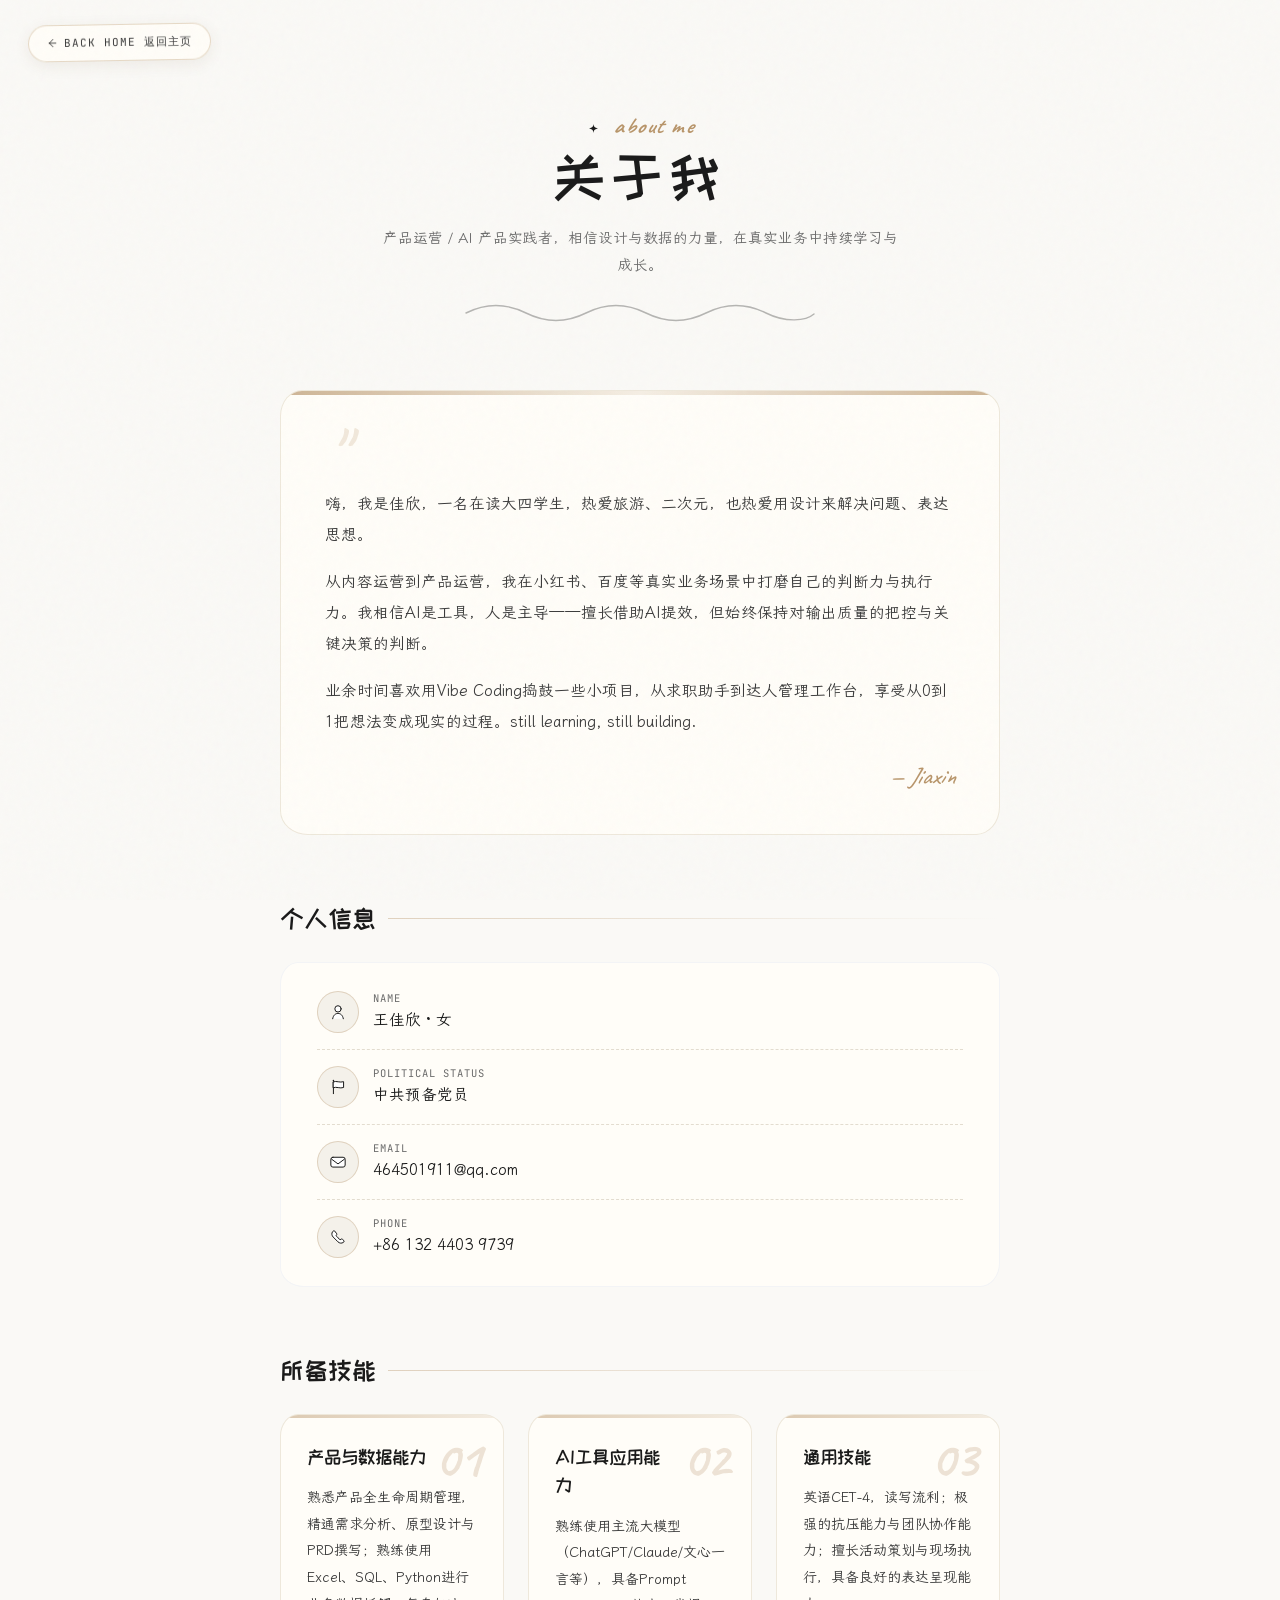
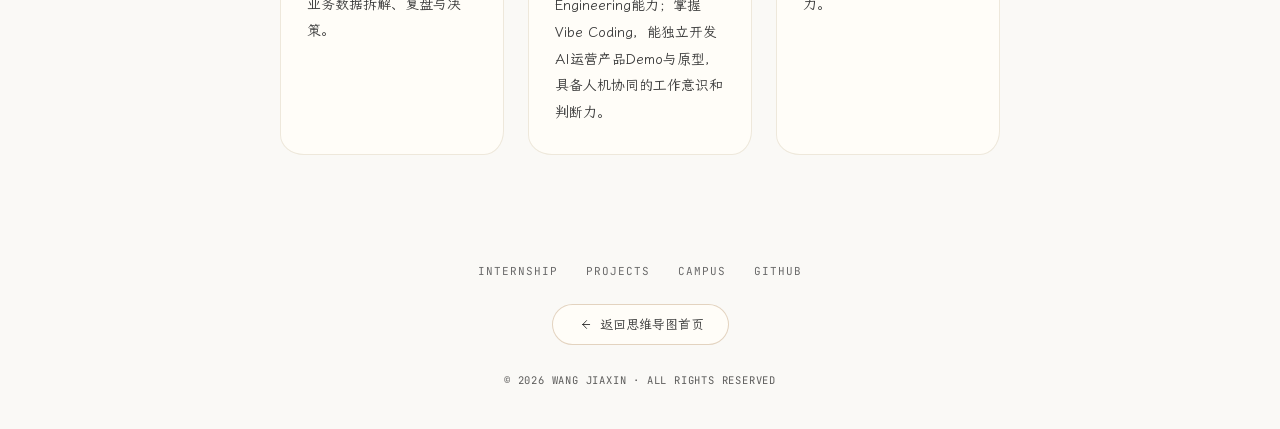
==== commit 350b9768: "refactor: 关于我页视觉升级，新增个人陈述大段落，优化卡片样式与页脚导航" ====
--- a/about.html
+++ b/about.html
@@ -38,67 +38,158 @@
         background-image: url("data:image/svg+xml,%3Csvg viewBox='0 0 200 200' xmlns='http://www.w3.org/2000/svg'%3E%3Cfilter id='n'%3E%3CfeTurbulence type='fractalNoise' baseFrequency='0.75' numOctaves='4' stitchTiles='stitch'/%3E%3C/filter%3E%3Crect width='100%25' height='100%25' filter='url(%23n)'/%3E%3C/svg%3E");
       }
       body .bg-white { background-color: var(--cream); }
-      body .bg-gray-50 { background-color: var(--paper-sand); }
-      body .border-gray-100 { border-color: #eee8db; }
-      body .border-gray-200 { border-color: #ddd5c6; }
-      body .bg-primary { background-color: var(--ink); }
-      body .text-primary { color: var(--ink); }
       h1, h2, h3 { font-family: "ZCOOL KuaiLe", "ZCOOL XiaoWei", cursive; font-weight: 400; }
-      h2 { letter-spacing: 3px; }
-      h3 { letter-spacing: 1.5px; }
-      .card-hover { transition: all 0.3s ease; }
-      .card-hover:hover { transform: translateY(-4px); box-shadow: 0 8px 30px rgba(90, 70, 40, 0.1); }
-      .reveal { opacity: 0; transform: translateY(20px); transition: opacity 0.6s ease, transform 0.6s ease; }
+      .card-hover { transition: all 0.35s cubic-bezier(0.2, 0.8, 0.25, 1); }
+      .card-hover:hover { transform: translateY(-4px); box-shadow: 0 12px 36px rgba(90, 70, 40, 0.12); }
+      .reveal { opacity: 0; transform: translateY(24px); transition: opacity 0.7s ease, transform 0.7s cubic-bezier(0.2, 0.8, 0.25, 1); }
       .reveal.active { opacity: 1; transform: translateY(0); }
+
       .back-home {
-        position: fixed; top: 20px; left: 24px; z-index: 50;
+        position: fixed; top: 24px; left: 28px; z-index: 50;
         display: inline-flex; align-items: center; gap: 6px;
-        font-family: "JetBrains Mono", monospace; font-size: 12px; letter-spacing: 1px;
+        font-family: "JetBrains Mono", monospace; font-size: 11px; letter-spacing: 1px;
         color: var(--ink-soft); text-decoration: none;
-        background: rgba(255, 253, 248, 0.88);
-        backdrop-filter: blur(6px); -webkit-backdrop-filter: blur(6px);
-        border: 1.4px solid rgba(184, 149, 106, 0.4); border-radius: 999px;
-        padding: 9px 18px 9px 15px; box-shadow: 0 4px 14px rgba(90, 70, 40, 0.08);
-        transform: rotate(-1.2deg); transition: all 0.25s ease;
-      }
-      .back-home:hover { color: var(--ink); transform: rotate(0deg) translateY(-1px); box-shadow: 0 8px 20px rgba(90, 70, 40, 0.14); }
-      .page-head { padding-top: 96px; text-align: center; }
+        background: rgba(255, 253, 248, 0.9);
+        backdrop-filter: blur(8px); -webkit-backdrop-filter: blur(8px);
+        border: 1.4px solid rgba(184, 149, 106, 0.35); border-radius: 999px;
+        padding: 9px 18px 9px 15px; box-shadow: 0 4px 16px rgba(90, 70, 40, 0.08);
+        transform: rotate(-1deg); transition: all 0.3s ease;
+      }
+      .back-home:hover { color: var(--ink); transform: rotate(0deg) translateY(-2px); }
+
+      .page-head { padding-top: 110px; text-align: center; padding-bottom: 20px; }
       .page-head .p-eyebrow {
         font-family: "Caveat", cursive; font-style: italic; font-weight: 700;
-        letter-spacing: 1px; font-size: 20px; color: var(--accent);
-      }
-      .page-head h1 { font-size: 46px; letter-spacing: 5px; color: var(--ink); margin-top: 2px; }
+        letter-spacing: 1.5px; font-size: 22px; color: var(--accent);
+      }
+      .page-head h1 { font-size: 56px; letter-spacing: 6px; color: var(--ink); margin-top: 4px; line-height: 1.1; }
+      .page-head .page-desc {
+        font-size: 14.5px; color: var(--ink-light); margin-top: 16px;
+        max-width: 520px; margin-left: auto; margin-right: auto; line-height: 1.9;
+      }
+
+      .statement-card {
+        background: var(--cream);
+        border: 1px solid #eee8db;
+        border-radius: 22px 26px 24px 28px / 26px 22px 28px 24px;
+        padding: 40px 44px;
+        position: relative;
+        overflow: hidden;
+      }
+      .statement-card::before {
+        content: ""; position: absolute; top: 0; left: 0; right: 0; height: 4px;
+        background: linear-gradient(90deg, var(--accent), rgba(184,149,106,0.2), var(--accent));
+        opacity: 0.7;
+      }
+      .statement-card .quote-mark {
+        font-family: "Caveat", cursive;
+        font-size: 80px;
+        color: rgba(184,149,106,0.2);
+        line-height: 0.6;
+        margin-bottom: 10px;
+      }
+      .statement-card p {
+        font-size: 15.5px;
+        line-height: 2;
+        color: var(--ink-soft);
+        margin-bottom: 16px;
+      }
+      .statement-card p:last-child { margin-bottom: 0; }
+      .statement-card .signature {
+        font-family: "Caveat", cursive;
+        font-size: 24px;
+        font-style: italic;
+        color: var(--accent);
+        margin-top: 20px;
+        text-align: right;
+      }
+
       .section-title {
-        display: flex; align-items: center; gap: 12px; margin-bottom: 22px;
-      }
-      .section-title h2 { font-size: 24px; }
+        display: flex; align-items: center; gap: 12px; margin-bottom: 24px;
+      }
+      .section-title h2 { font-size: 26px; }
       .section-title::after {
         content: ""; flex: 1; height: 1px;
-        background: linear-gradient(90deg, rgba(184,149,106,0.5), transparent);
-      }
+        background: linear-gradient(90deg, rgba(184,149,106,0.4), transparent);
+      }
+
       .info-row {
-        display: flex; align-items: center; gap: 12px;
-        padding: 14px 0; border-bottom: 1px dashed #e3dccf;
+        display: flex; align-items: center; gap: 14px;
+        padding: 16px 0; border-bottom: 1px dashed #e3dccf;
       }
       .info-row:last-child { border-bottom: none; }
       .info-row .ico {
-        flex: none; width: 38px; height: 38px; border-radius: 50%;
+        flex: none; width: 42px; height: 42px; border-radius: 50%;
         display: flex; align-items: center; justify-content: center;
-        background: var(--paper-sand); border: 1.5px solid rgba(184,149,106,0.4);
-        font-size: 16px;
-      }
-      .info-row .label { font-family: "JetBrains Mono", monospace; font-size: 11px; color: var(--ink-light); letter-spacing: 1px; }
-      .info-row .val { font-size: 16px; color: var(--ink); text-decoration: none; }
+        background: var(--paper-sand); border: 1.5px solid rgba(184,149,106,0.35);
+      }
+      .info-row .label {
+        font-family: "JetBrains Mono", monospace; font-size: 10.5px;
+        color: var(--ink-light); letter-spacing: 1px; margin-bottom: 2px;
+      }
+      .info-row .val { font-size: 15.5px; color: var(--ink); text-decoration: none; }
       a.val:hover { color: var(--accent); }
-      .skill-card { position: relative; }
+
+      .skill-card {
+        position: relative;
+        background: var(--cream);
+        border: 1px solid #eee8db;
+        border-radius: 18px 22px 20px 24px / 22px 18px 24px 20px;
+        padding: 28px 26px;
+        overflow: hidden;
+      }
+      .skill-card::before {
+        content: ""; position: absolute; top: 0; left: 0; right: 0; height: 3px;
+        background: linear-gradient(90deg, rgba(184,149,106,0.5), rgba(184,149,106,0.15));
+      }
       .skill-card .skill-num {
-        font-family: "Caveat", cursive; font-weight: 700; font-size: 44px;
-        color: rgba(184,149,106,0.35); line-height: 1; position: absolute; top: 14px; right: 20px;
-      }
-      .skill-card p { color: var(--ink-light); font-size: 14px; line-height: 1.9; }
+        font-family: "Caveat", cursive; font-weight: 700; font-size: 52px;
+        color: rgba(184,149,106,0.25); line-height: 1;
+        position: absolute; top: 18px; right: 22px;
+      }
+      .skill-card h3 {
+        font-size: 19px; margin-bottom: 14px; padding-right: 50px;
+        position: relative; z-index: 1;
+      }
+      .skill-card p {
+        color: var(--ink-soft); font-size: 14px; line-height: 1.9;
+        position: relative; z-index: 1;
+      }
+
+      .page-footer {
+        padding: 60px 0 40px; text-align: center;
+      }
+      .page-footer .footer-nav {
+        display: flex; justify-content: center; gap: 28px; margin-bottom: 24px; flex-wrap: wrap;
+      }
+      .page-footer .footer-nav a {
+        font-family: "JetBrains Mono", monospace; font-size: 11px;
+        letter-spacing: 1px; color: var(--ink-light); text-decoration: none; transition: color 0.2s;
+      }
+      .page-footer .footer-nav a:hover { color: var(--accent); }
+      .page-footer .back-btn {
+        display: inline-flex; align-items: center; gap: 8px;
+        font-size: 13px; color: var(--ink-soft);
+        border: 1.4px solid rgba(184,149,106,0.4); border-radius: 999px;
+        padding: 10px 24px; background: var(--cream);
+        text-decoration: none; transition: all 0.3s ease;
+      }
+      .page-footer .back-btn:hover {
+        color: var(--ink); border-color: var(--accent);
+        transform: translateY(-2px); box-shadow: 0 6px 20px rgba(90,70,40,0.1);
+      }
+      .page-footer .copyright {
+        margin-top: 28px; font-family: "JetBrains Mono", monospace;
+        font-size: 10.5px; color: var(--soft); letter-spacing: 0.8px; opacity: 0.7;
+      }
+
       @media (max-width: 640px) {
-        .page-head h1 { font-size: 34px; }
-        .back-home { top: 14px; left: 14px; }
+        .page-head { padding-top: 90px; }
+        .page-head h1 { font-size: 38px; letter-spacing: 4px; }
+        .page-head .page-desc { font-size: 13px; padding: 0 20px; }
+        .back-home { top: 16px; left: 16px; }
+        .statement-card { padding: 28px 24px; }
+        .statement-card p { font-size: 14.5px; }
       }
     </style>
   </head>
@@ -108,18 +199,28 @@
     <header class="page-head">
       <div class="p-eyebrow"><img src="assets/icons/spark.svg" alt="" style="width:13px;height:13px;display:inline-block;vertical-align:-2px;margin-right:7px"/> about me</div>
       <h1>关于我</h1>
-      <svg class="mx-auto mt-1 block" width="360" height="22" viewBox="0 0 360 22" fill="none" stroke="var(--ink)" stroke-width="1.4" stroke-linecap="round" opacity="0.35" style="max-width:70vw">
+      <p class="page-desc">产品运营 / AI 产品实践者，相信设计与数据的力量，在真实业务中持续学习与成长。</p>
+      <svg class="mx-auto mt-5 block" width="360" height="22" viewBox="0 0 360 22" fill="none" stroke="var(--ink)" stroke-width="1.4" stroke-linecap="round" opacity="0.3" style="max-width:70vw">
         <path d="M6,13 C26,3 46,3 66,13 C86,23 106,23 126,13 C146,3 166,3 186,13 C206,23 226,23 246,13 C266,3 286,3 306,13 C326,23 346,21 354,14" />
       </svg>
     </header>
 
-    <section class="py-14">
-      <div class="container mx-auto px-6 max-w-4xl space-y-14">
-
-        <!-- 个人基础信息 -->
+    <section class="py-12">
+      <div class="container mx-auto px-6 max-w-3xl space-y-16">
+
+        <div class="reveal">
+          <div class="statement-card card-hover">
+            <div class="quote-mark">"</div>
+            <p>嗨，我是佳欣，一名在读大四学生，热爱旅游、二次元，也热爱用设计来解决问题、表达思想。</p>
+            <p>从内容运营到产品运营，我在小红书、百度等真实业务场景中打磨自己的判断力与执行力。我相信AI是工具，人是主导——擅长借助AI提效，但始终保持对输出质量的把控与关键决策的判断。</p>
+            <p>业余时间喜欢用Vibe Coding捣鼓一些小项目，从求职助手到达人管理工作台，享受从0到1把想法变成现实的过程。still learning, still building.</p>
+            <div class="signature">— Jiaxin</div>
+          </div>
+        </div>
+
         <div class="reveal">
           <div class="section-title"><h2>个人信息</h2></div>
-          <div class="bg-white rounded-2xl border border-gray-100 px-6 md:px-8 py-4 card-hover">
+          <div class="bg-white rounded-2xl border border-gray-100 px-7 md:px-9 py-3 card-hover" style="border-radius: 18px 22px 20px 24px / 22px 18px 24px 20px;">
             <div class="info-row">
               <span class="ico"><img src="assets/icons/user.svg" alt="" style="width:20px;height:20px;display:block"/></span>
               <div><div class="label">NAME</div><div class="val">王佳欣 · 女</div></div>
@@ -139,24 +240,23 @@
           </div>
         </div>
 
-        <!-- 所备技能 -->
         <div class="reveal">
           <div class="section-title"><h2>所备技能</h2></div>
-          <div class="grid grid-cols-1 md:grid-cols-3 gap-5">
-            <div class="skill-card bg-white rounded-2xl border border-gray-100 p-6 card-hover">
+          <div class="grid grid-cols-1 md:grid-cols-3 gap-6">
+            <div class="skill-card card-hover">
               <span class="skill-num">01</span>
-              <h3 class="text-lg mb-3 pr-10">产品与数据能力</h3>
+              <h3>产品与数据能力</h3>
               <p>熟悉产品全生命周期管理，精通需求分析、原型设计与PRD撰写；熟练使用Excel、SQL、Python进行业务数据拆解、复盘与决策。</p>
             </div>
-            <div class="skill-card bg-white rounded-2xl border border-gray-100 p-6 card-hover">
+            <div class="skill-card card-hover">
               <span class="skill-num">02</span>
-              <h3 class="text-lg mb-3 pr-10">AI工具应用能力</h3>
+              <h3>AI工具应用能力</h3>
               <p>熟练使用主流大模型（ChatGPT/Claude/文心一言等），具备Prompt Engineering能力；掌握Vibe Coding，能独立开发AI运营产品Demo与原型，具备人机协同的工作意识和判断力。</p>
             </div>
-            <div class="skill-card bg-white rounded-2xl border border-gray-100 p-6 card-hover">
+            <div class="skill-card card-hover">
               <span class="skill-num">03</span>
-              <h3 class="text-lg mb-3 pr-10">通用技能</h3>
-              <p>英语CET-4，读写流利；极强的抗压能力与团队协作能力。</p>
+              <h3>通用技能</h3>
+              <p>英语CET-4，读写流利；极强的抗压能力与团队协作能力；擅长活动策划与现场执行，具备良好的表达呈现能力。</p>
             </div>
           </div>
         </div>
@@ -164,17 +264,28 @@
       </div>
     </section>
 
-    <footer class="py-12 text-center">
-      <a href="index.html" class="inline-flex items-center gap-2 text-sm text-text-muted hover:text-primary transition-colors border border-gray-200 rounded-full px-6 py-2.5 bg-white card-hover">
-        <img src="assets/icons/arrow-left.svg" alt="" style="width:15px;height:15px;display:block"/> 返回思维导图首页
+    <footer class="page-footer">
+      <div class="footer-nav">
+        <a href="internship.html">INTERNSHIP</a>
+        <a href="projects.html">PROJECTS</a>
+        <a href="campus.html">CAMPUS</a>
+        <a href="https://github.com/xiaoxin6661" target="_blank" rel="noopener">GITHUB</a>
+      </div>
+      <a href="index.html" class="back-btn">
+        <img src="assets/icons/arrow-left.svg" alt="" style="width:15px;height:15px;display:block"/>
+        返回思维导图首页
       </a>
-      <p class="mt-6 text-text-muted text-xs opacity-70">© 2026 王佳欣</p>
+      <p class="copyright">© 2026 WANG JIAXIN · ALL RIGHTS RESERVED</p>
     </footer>
 
     <script>
       const observer = new IntersectionObserver(function (entries) {
-        entries.forEach((entry) => { if (entry.isIntersecting) entry.target.classList.add("active"); });
-      }, { threshold: 0.1, rootMargin: "0px 0px -50px 0px" });
+        entries.forEach((entry, index) => {
+          if (entry.isIntersecting) {
+            setTimeout(() => entry.target.classList.add("active"), index * 90);
+          }
+        });
+      }, { threshold: 0.08, rootMargin: "0px 0px -40px 0px" });
       document.querySelectorAll(".reveal").forEach((el) => observer.observe(el));
     </script>
   </body>
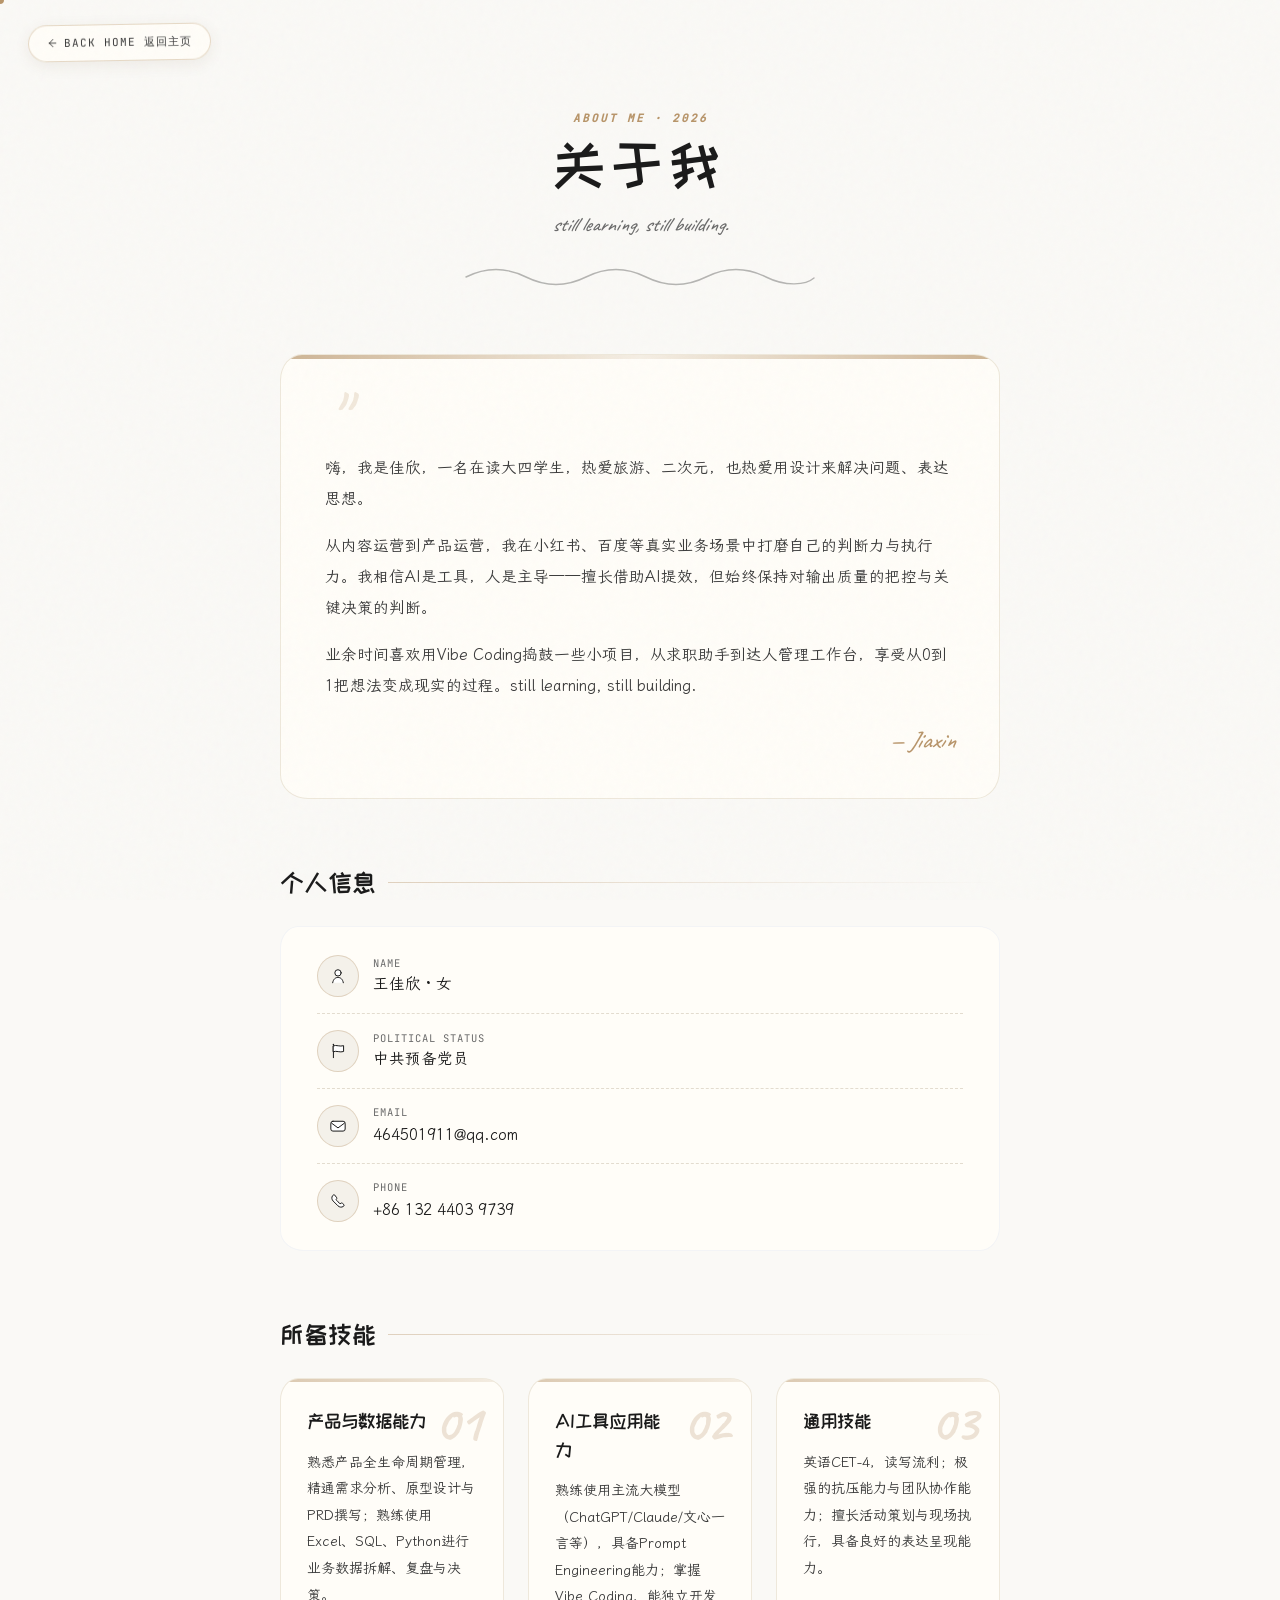
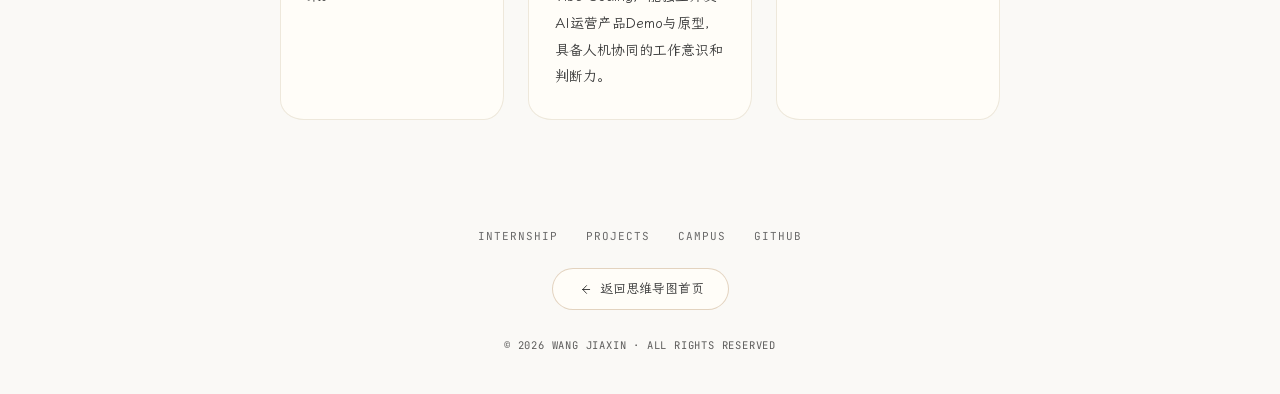
==== commit 186d1269: "refactor: 关于页添加自定义光标+磁性按钮，标题区升级为等宽标签+Caveat手写副标题" ====
--- a/about.html
+++ b/about.html
@@ -37,6 +37,35 @@
         content: ""; position: fixed; inset: 0; z-index: 9999; pointer-events: none; opacity: 0.025;
         background-image: url("data:image/svg+xml,%3Csvg viewBox='0 0 200 200' xmlns='http://www.w3.org/2000/svg'%3E%3Cfilter id='n'%3E%3CfeTurbulence type='fractalNoise' baseFrequency='0.75' numOctaves='4' stitchTiles='stitch'/%3E%3C/filter%3E%3Crect width='100%25' height='100%25' filter='url(%23n)'/%3E%3C/svg%3E");
       }
+
+      /* ==== 自定义光标 ==== */
+      body { cursor: none; }
+      .cursor-dot {
+        position: fixed; top: 0; left: 0; width: 8px; height: 8px;
+        background: var(--accent); border-radius: 50%; pointer-events: none;
+        z-index: 10001; transform: translate(-50%, -50%);
+        transition: width 0.25s ease, height 0.25s ease, background 0.25s ease, border 0.25s ease;
+      }
+      .cursor-dot.hover {
+        width: 24px; height: 24px; background: transparent;
+        border: 2px solid var(--accent);
+      }
+      @media (max-width: 768px) { body { cursor: auto; } .cursor-dot { display: none; } }
+
+      /* ==== 磁性按钮 ==== */
+      .magnetic-btn {
+        display: inline-flex; align-items: center; gap: 6px;
+        font-family: "JetBrains Mono", monospace; font-size: 11px; letter-spacing: 1px;
+        color: var(--ink-soft); text-decoration: none;
+        transition: color 0.2s;
+        position: relative;
+      }
+      .magnetic-btn::after {
+        content: ""; position: absolute; left: 0; right: 0; bottom: -3px; height: 1px;
+        background: var(--accent); transform: scaleX(0); transform-origin: left; transition: transform 0.25s;
+      }
+      .magnetic-btn:hover { color: var(--ink); }
+      .magnetic-btn:hover::after { transform: scaleX(1); }
       body .bg-white { background-color: var(--cream); }
       h1, h2, h3 { font-family: "ZCOOL KuaiLe", "ZCOOL XiaoWei", cursive; font-weight: 400; }
       .card-hover { transition: all 0.35s cubic-bezier(0.2, 0.8, 0.25, 1); }
@@ -68,6 +97,7 @@
         max-width: 520px; margin-left: auto; margin-right: auto; line-height: 1.9;
       }
 
+      /* 个人陈述大段落 */
       .statement-card {
         background: var(--cream);
         border: 1px solid #eee8db;
@@ -194,12 +224,14 @@
     </style>
   </head>
   <body>
+    <!-- 自定义光标 -->
+    <div class="cursor-dot" id="cursorDot"></div>
     <a href="index.html" class="back-home"><img src="assets/icons/arrow-left.svg" alt="" style="width:14px;height:14px;display:block"/>BACK HOME 返回主页</a>
 
     <header class="page-head">
-      <div class="p-eyebrow"><img src="assets/icons/spark.svg" alt="" style="width:13px;height:13px;display:inline-block;vertical-align:-2px;margin-right:7px"/> about me</div>
+      <div class="p-eyebrow" style="font-family:'JetBrains Mono',monospace;font-size:11px;letter-spacing:2px;color:var(--accent);text-transform:uppercase;margin-bottom:8px;">About Me · 2026</div>
       <h1>关于我</h1>
-      <p class="page-desc">产品运营 / AI 产品实践者，相信设计与数据的力量，在真实业务中持续学习与成长。</p>
+      <p class="page-desc" style="font-family:'Caveat',cursive;font-size:20px;font-style:italic;color:var(--ink-light);margin-top:10px;">still learning, still building.</p>
       <svg class="mx-auto mt-5 block" width="360" height="22" viewBox="0 0 360 22" fill="none" stroke="var(--ink)" stroke-width="1.4" stroke-linecap="round" opacity="0.3" style="max-width:70vw">
         <path d="M6,13 C26,3 46,3 66,13 C86,23 106,23 126,13 C146,3 166,3 186,13 C206,23 226,23 246,13 C266,3 286,3 306,13 C326,23 346,21 354,14" />
       </svg>
@@ -208,16 +240,24 @@
     <section class="py-12">
       <div class="container mx-auto px-6 max-w-3xl space-y-16">
 
+        <!-- 个人陈述 -->
         <div class="reveal">
           <div class="statement-card card-hover">
             <div class="quote-mark">"</div>
-            <p>嗨，我是佳欣，一名在读大四学生，热爱旅游、二次元，也热爱用设计来解决问题、表达思想。</p>
-            <p>从内容运营到产品运营，我在小红书、百度等真实业务场景中打磨自己的判断力与执行力。我相信AI是工具，人是主导——擅长借助AI提效，但始终保持对输出质量的把控与关键决策的判断。</p>
-            <p>业余时间喜欢用Vibe Coding捣鼓一些小项目，从求职助手到达人管理工作台，享受从0到1把想法变成现实的过程。still learning, still building.</p>
+            <p>
+              嗨，我是佳欣，一名在读大四学生，热爱旅游、二次元，也热爱用设计来解决问题、表达思想。
+            </p>
+            <p>
+              从内容运营到产品运营，我在小红书、百度等真实业务场景中打磨自己的判断力与执行力。我相信AI是工具，人是主导——擅长借助AI提效，但始终保持对输出质量的把控与关键决策的判断。
+            </p>
+            <p>
+              业余时间喜欢用Vibe Coding捣鼓一些小项目，从求职助手到达人管理工作台，享受从0到1把想法变成现实的过程。still learning, still building.
+            </p>
             <div class="signature">— Jiaxin</div>
           </div>
         </div>
 
+        <!-- 个人信息 -->
         <div class="reveal">
           <div class="section-title"><h2>个人信息</h2></div>
           <div class="bg-white rounded-2xl border border-gray-100 px-7 md:px-9 py-3 card-hover" style="border-radius: 18px 22px 20px 24px / 22px 18px 24px 20px;">
@@ -240,6 +280,7 @@
           </div>
         </div>
 
+        <!-- 所备技能 -->
         <div class="reveal">
           <div class="section-title"><h2>所备技能</h2></div>
           <div class="grid grid-cols-1 md:grid-cols-3 gap-6">
@@ -266,10 +307,10 @@
 
     <footer class="page-footer">
       <div class="footer-nav">
-        <a href="internship.html">INTERNSHIP</a>
-        <a href="projects.html">PROJECTS</a>
-        <a href="campus.html">CAMPUS</a>
-        <a href="https://github.com/xiaoxin6661" target="_blank" rel="noopener">GITHUB</a>
+        <a href="internship.html" class="magnetic-btn">INTERNSHIP</a>
+        <a href="projects.html" class="magnetic-btn">PROJECTS</a>
+        <a href="campus.html" class="magnetic-btn">CAMPUS</a>
+        <a href="https://github.com/xiaoxin6661" target="_blank" rel="noopener" class="magnetic-btn">GITHUB</a>
       </div>
       <a href="index.html" class="back-btn">
         <img src="assets/icons/arrow-left.svg" alt="" style="width:15px;height:15px;display:block"/>
@@ -279,6 +320,38 @@
     </footer>
 
     <script>
+      // ==== 自定义光标 ====
+      const cursorDot = document.getElementById('cursorDot');
+      let mouseX = 0, mouseY = 0, cursorX = 0, cursorY = 0;
+      document.addEventListener('mousemove', (e) => { mouseX = e.clientX; mouseY = e.clientY; });
+      function animateCursor() {
+        cursorX += (mouseX - cursorX) * 0.15;
+        cursorY += (mouseY - cursorY) * 0.15;
+        cursorDot.style.left = cursorX + 'px';
+        cursorDot.style.top = cursorY + 'px';
+        requestAnimationFrame(animateCursor);
+      }
+      animateCursor();
+      document.querySelectorAll('a, button, .skill-card, .magnetic-btn').forEach(el => {
+        el.addEventListener('mouseenter', () => cursorDot.classList.add('hover'));
+        el.addEventListener('mouseleave', () => cursorDot.classList.remove('hover'));
+      });
+
+      // ==== 磁性按钮 ====
+      document.querySelectorAll('.magnetic-btn').forEach(btn => {
+        btn.addEventListener('mousemove', (e) => {
+          const rect = btn.getBoundingClientRect();
+          const x = e.clientX - rect.left - rect.width / 2;
+          const y = e.clientY - rect.top - rect.height / 2;
+          btn.style.transform = `translate(${x * 0.3}px, ${y * 0.3}px)`;
+        });
+        btn.addEventListener('mouseleave', () => {
+          btn.style.transform = 'translate(0, 0)';
+          btn.style.transition = 'transform 0.4s cubic-bezier(0.2, 0.8, 0.25, 1)';
+        });
+        btn.addEventListener('mouseenter', () => { btn.style.transition = 'none'; });
+      });
+
       const observer = new IntersectionObserver(function (entries) {
         entries.forEach((entry, index) => {
           if (entry.isIntersecting) {
@@ -289,4 +362,4 @@
       document.querySelectorAll(".reveal").forEach((el) => observer.observe(el));
     </script>
   </body>
-</html>
+</html>
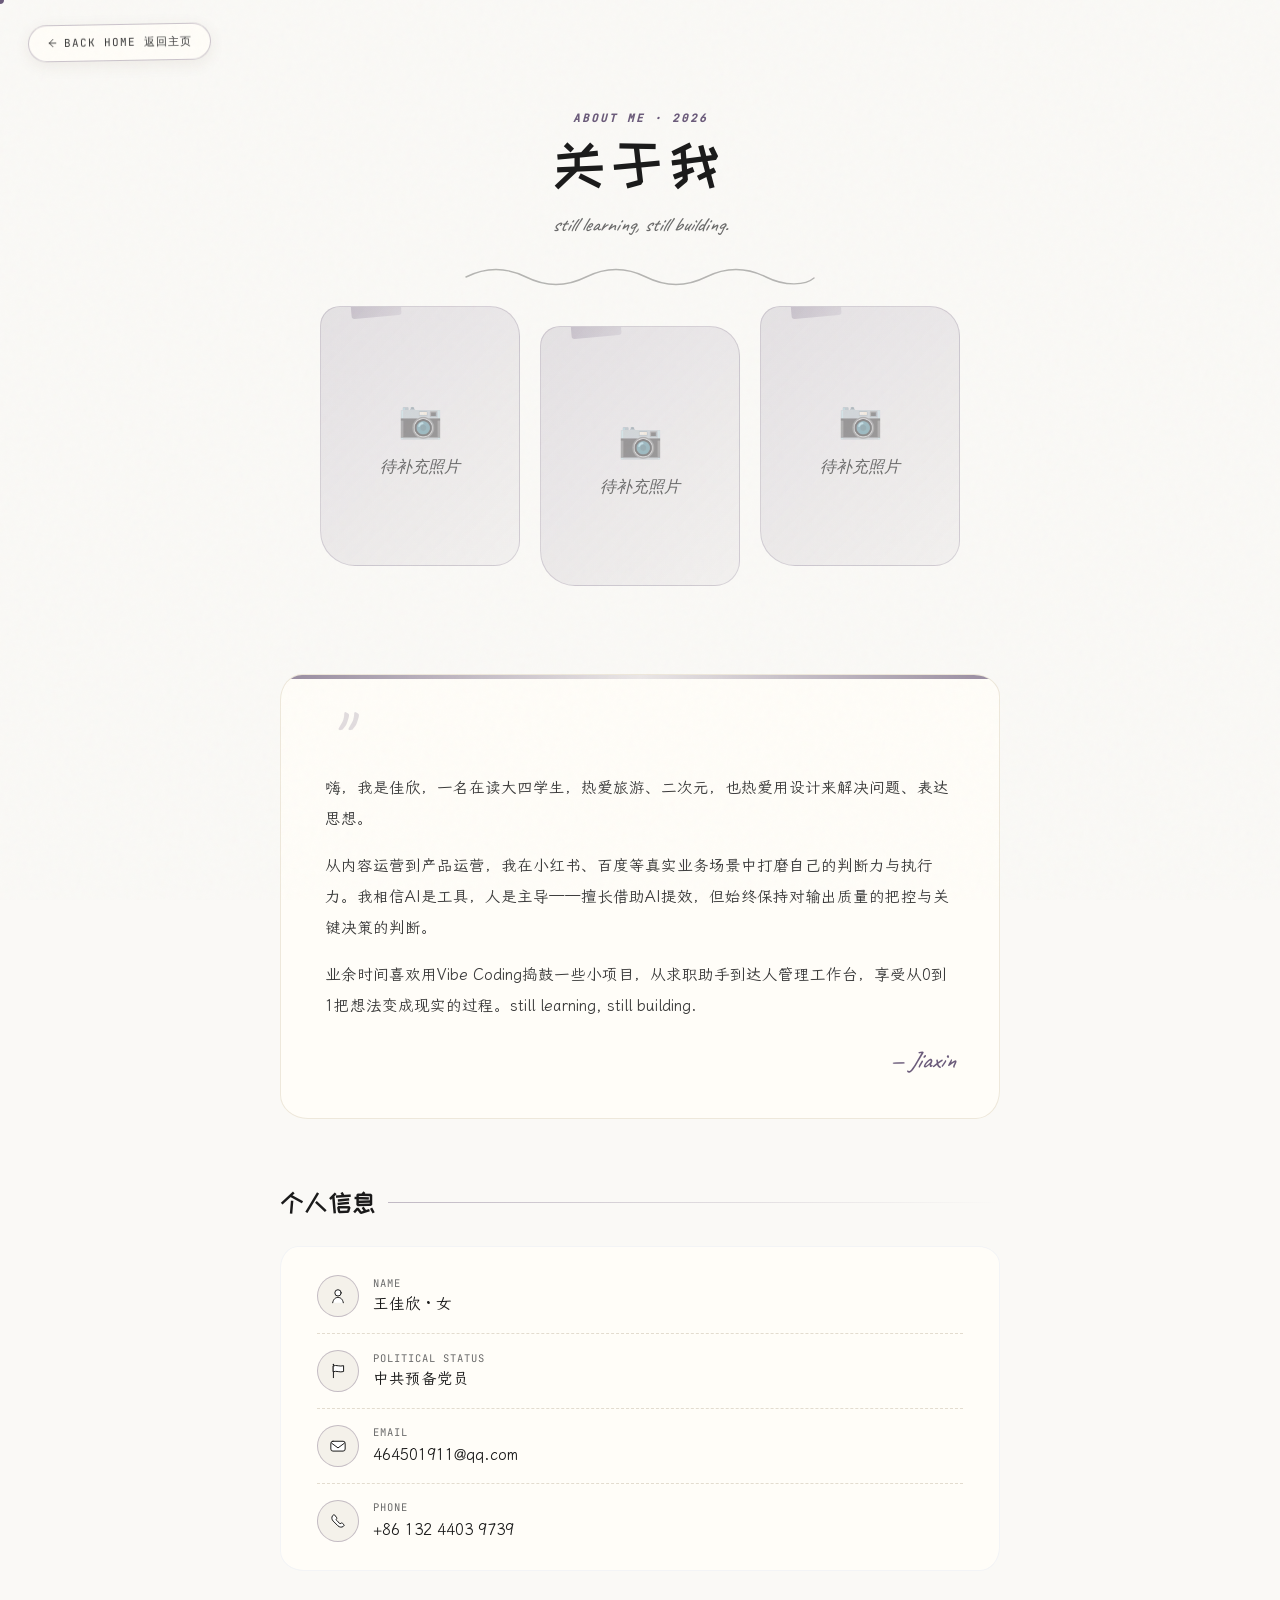
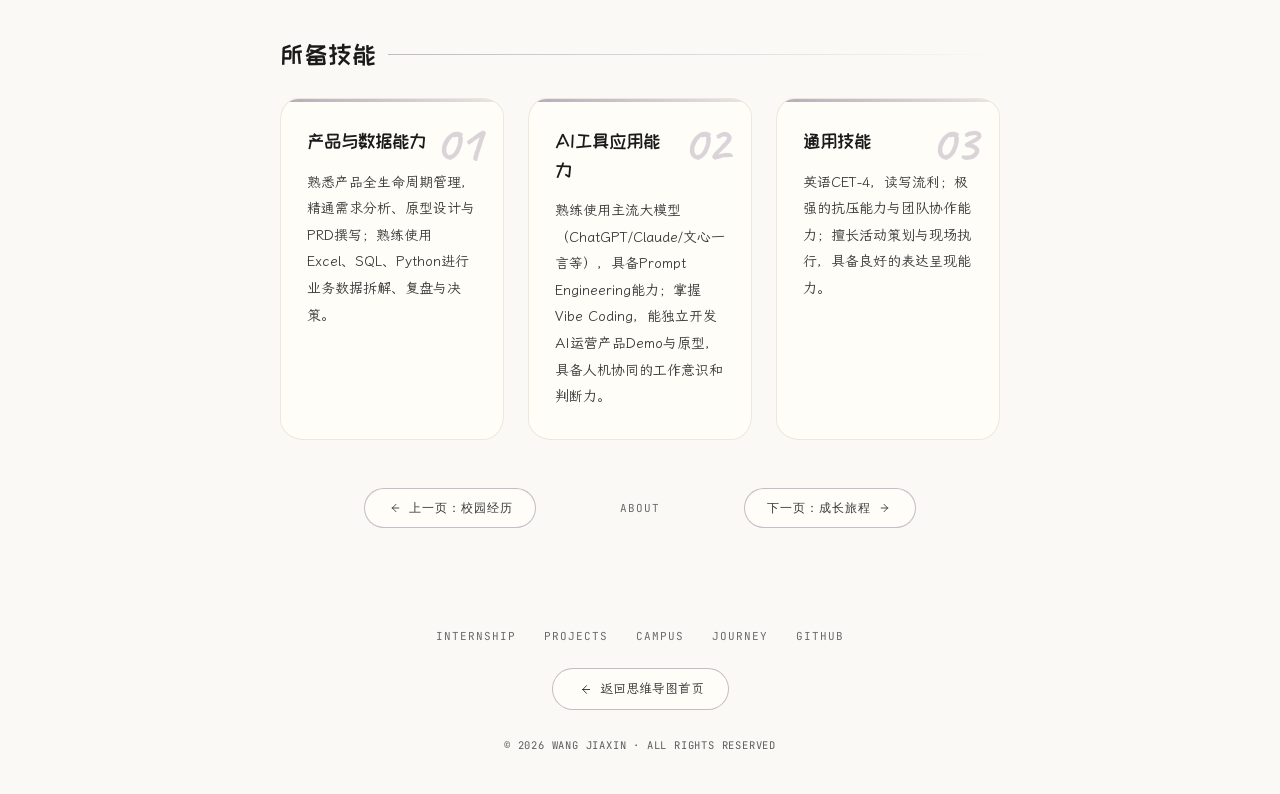
==== commit 69816fd0: "feat: 全面交互升级 - 新增成长旅程页 + 6大核心交互 新增 journey.html 成长旅程页（扇形堆叠+弧形时间轴，深酒红主题）; internship.html 重写为照片扇形堆叠+弧" ====
--- a/about.html
+++ b/about.html
@@ -25,7 +25,7 @@
     <style>
       :root {
         --bg: #faf9f6; --ink: #1a1a1a; --ink-soft: #3a3a3a; --ink-light: #6a6a6a;
-        --line: #d5d0c8; --accent: #b8956a; --cream: #fffdf8; --paper-sand: #f4f1ea;
+        --line: #d5d0c8; --accent: #6b5b7a; --cream: #fffdf8; --paper-sand: #f4f1ea;
       }
       * { margin: 0; padding: 0; box-sizing: border-box; }
       body {
@@ -80,7 +80,7 @@
         color: var(--ink-soft); text-decoration: none;
         background: rgba(255, 253, 248, 0.9);
         backdrop-filter: blur(8px); -webkit-backdrop-filter: blur(8px);
-        border: 1.4px solid rgba(184, 149, 106, 0.35); border-radius: 999px;
+        border: 1.4px solid rgba(107, 91, 122, 0.35); border-radius: 999px;
         padding: 9px 18px 9px 15px; box-shadow: 0 4px 16px rgba(90, 70, 40, 0.08);
         transform: rotate(-1deg); transition: all 0.3s ease;
       }
@@ -108,13 +108,13 @@
       }
       .statement-card::before {
         content: ""; position: absolute; top: 0; left: 0; right: 0; height: 4px;
-        background: linear-gradient(90deg, var(--accent), rgba(184,149,106,0.2), var(--accent));
+        background: linear-gradient(90deg, var(--accent), rgba(107,91,122,0.2), var(--accent));
         opacity: 0.7;
       }
       .statement-card .quote-mark {
         font-family: "Caveat", cursive;
         font-size: 80px;
-        color: rgba(184,149,106,0.2);
+        color: rgba(107,91,122,0.2);
         line-height: 0.6;
         margin-bottom: 10px;
       }
@@ -140,7 +140,7 @@
       .section-title h2 { font-size: 26px; }
       .section-title::after {
         content: ""; flex: 1; height: 1px;
-        background: linear-gradient(90deg, rgba(184,149,106,0.4), transparent);
+        background: linear-gradient(90deg, rgba(107,91,122,0.4), transparent);
       }
 
       .info-row {
@@ -151,7 +151,7 @@
       .info-row .ico {
         flex: none; width: 42px; height: 42px; border-radius: 50%;
         display: flex; align-items: center; justify-content: center;
-        background: var(--paper-sand); border: 1.5px solid rgba(184,149,106,0.35);
+        background: var(--paper-sand); border: 1.5px solid rgba(107,91,122,0.35);
       }
       .info-row .label {
         font-family: "JetBrains Mono", monospace; font-size: 10.5px;
@@ -170,11 +170,11 @@
       }
       .skill-card::before {
         content: ""; position: absolute; top: 0; left: 0; right: 0; height: 3px;
-        background: linear-gradient(90deg, rgba(184,149,106,0.5), rgba(184,149,106,0.15));
+        background: linear-gradient(90deg, rgba(107,91,122,0.5), rgba(107,91,122,0.15));
       }
       .skill-card .skill-num {
         font-family: "Caveat", cursive; font-weight: 700; font-size: 52px;
-        color: rgba(184,149,106,0.25); line-height: 1;
+        color: rgba(107,91,122,0.25); line-height: 1;
         position: absolute; top: 18px; right: 22px;
       }
       .skill-card h3 {
@@ -200,7 +200,7 @@
       .page-footer .back-btn {
         display: inline-flex; align-items: center; gap: 8px;
         font-size: 13px; color: var(--ink-soft);
-        border: 1.4px solid rgba(184,149,106,0.4); border-radius: 999px;
+        border: 1.4px solid rgba(107,91,122,0.4); border-radius: 999px;
         padding: 10px 24px; background: var(--cream);
         text-decoration: none; transition: all 0.3s ease;
       }
@@ -221,11 +221,76 @@
         .statement-card { padding: 28px 24px; }
         .statement-card p { font-size: 14.5px; }
       }
+
+      /* SplashCursor canvas */
+      #cursor-canvas {
+        position: fixed; top: 0; left: 0; width: 100%; height: 100%;
+        pointer-events: none; z-index: 10000;
+      }
+
+      /* Prev/Next navigation */
+      .page-nav {
+        display: flex; justify-content: space-between; align-items: center;
+        max-width: 600px; margin: 0 auto 40px; padding: 0 24px;
+      }
+      .page-nav .nav-btn {
+        display: inline-flex; align-items: center; gap: 8px;
+        font-family: "JetBrains Mono", monospace; font-size: 12px;
+        color: var(--ink-soft); text-decoration: none;
+        border: 1.4px solid rgba(107, 91, 122, 0.4); border-radius: 999px;
+        padding: 10px 22px; background: var(--cream);
+        transition: all 0.3s ease;
+      }
+      .page-nav .nav-btn:hover {
+        color: var(--ink); border-color: var(--accent);
+        background: rgba(107, 91, 122, 0.06);
+        transform: translateY(-2px); box-shadow: 0 6px 20px rgba(107, 91, 122, 0.1);
+      }
+      .page-nav .nav-current {
+        font-family: "JetBrains Mono", monospace; font-size: 11px;
+        color: var(--ink-light); letter-spacing: 1px;
+      }
+
+      /* Photo display area */
+      .photo-display {
+        display: flex; gap: 20px; justify-content: center; flex-wrap: wrap;
+        margin-bottom: 40px;
+      }
+      .photo-frame {
+        width: 200px; height: 260px;
+        border-radius: 20px 30px 25px 35px;
+        background: linear-gradient(135deg, rgba(107,91,122,0.15), rgba(107,91,122,0.05));
+        border: 1.5px solid rgba(107, 91, 122, 0.2);
+        display: flex; flex-direction: column; align-items: center; justify-content: center;
+        gap: 8px; position: relative; overflow: hidden;
+        transition: transform 0.4s ease, box-shadow 0.4s ease;
+      }
+      .photo-frame::before {
+        content: ""; position: absolute; top: -8px; left: 30px;
+        width: 50px; height: 18px;
+        background: linear-gradient(135deg, rgba(107,91,122,0.25), rgba(107,91,122,0.1));
+        border-radius: 3px; transform: rotate(-5deg);
+      }
+      .photo-frame:hover {
+        transform: scale(1.03) rotate(-1deg);
+        box-shadow: 0 10px 30px rgba(107, 91, 122, 0.15);
+      }
+      .photo-frame .photo-placeholder {
+        font-size: 36px; color: var(--ink-light); opacity: 0.4;
+      }
+      .photo-frame .photo-caption {
+        font-family: "Caveat", cursive; font-size: 16px;
+        color: var(--ink-light); font-style: italic;
+      }
+
+      /* 3D tilt on skill cards */
+      .skill-card { perspective: 1000px; }
     </style>
   </head>
   <body>
     <!-- 自定义光标 -->
     <div class="cursor-dot" id="cursorDot"></div>
+    <canvas id="cursor-canvas"></canvas>
     <a href="index.html" class="back-home"><img src="assets/icons/arrow-left.svg" alt="" style="width:14px;height:14px;display:block"/>BACK HOME 返回主页</a>
 
     <header class="page-head">
@@ -236,6 +301,22 @@
         <path d="M6,13 C26,3 46,3 66,13 C86,23 106,23 126,13 C146,3 166,3 186,13 C206,23 226,23 246,13 C266,3 286,3 306,13 C326,23 346,21 354,14" />
       </svg>
     </header>
+
+    <!-- 个人照片展示区 -->
+    <div class="reveal photo-display">
+      <div class="photo-frame">
+        <span class="photo-placeholder">📷</span>
+        <span class="photo-caption">待补充照片</span>
+      </div>
+      <div class="photo-frame" style="margin-top: 20px;">
+        <span class="photo-placeholder">📷</span>
+        <span class="photo-caption">待补充照片</span>
+      </div>
+      <div class="photo-frame">
+        <span class="photo-placeholder">📷</span>
+        <span class="photo-caption">待补充照片</span>
+      </div>
+    </div>
 
     <section class="py-12">
       <div class="container mx-auto px-6 max-w-3xl space-y-16">
@@ -305,11 +386,24 @@
       </div>
     </section>
 
+    <nav class="page-nav">
+      <a href="campus.html" class="nav-btn magnetic-btn">
+        <img src="assets/icons/arrow-left.svg" alt="" style="width:14px;height:14px;display:block"/>
+        上一页：校园经历
+      </a>
+      <span class="nav-current">ABOUT</span>
+      <a href="journey.html" class="nav-btn magnetic-btn">
+        下一页：成长旅程
+        <img src="assets/icons/arrow-right.svg" alt="" style="width:14px;height:14px;display:block"/>
+      </a>
+    </nav>
+
     <footer class="page-footer">
       <div class="footer-nav">
         <a href="internship.html" class="magnetic-btn">INTERNSHIP</a>
         <a href="projects.html" class="magnetic-btn">PROJECTS</a>
         <a href="campus.html" class="magnetic-btn">CAMPUS</a>
+        <a href="journey.html" class="magnetic-btn">JOURNEY</a>
         <a href="https://github.com/xiaoxin6661" target="_blank" rel="noopener" class="magnetic-btn">GITHUB</a>
       </div>
       <a href="index.html" class="back-btn">
@@ -320,36 +414,138 @@
     </footer>
 
     <script>
-      // ==== 自定义光标 ====
+      // ==== SplashCursor 水花光标 ====
       const cursorDot = document.getElementById('cursorDot');
+      const cursorCanvas = document.getElementById('cursor-canvas');
+      const cctx = cursorCanvas.getContext('2d');
+      let W, H;
+      function resizeCursor() {
+        W = cursorCanvas.width = window.innerWidth;
+        H = cursorCanvas.height = window.innerHeight;
+      }
+      resizeCursor();
+      window.addEventListener('resize', resizeCursor);
+
       let mouseX = 0, mouseY = 0, cursorX = 0, cursorY = 0;
-      document.addEventListener('mousemove', (e) => { mouseX = e.clientX; mouseY = e.clientY; });
+      const particles = [];
+      const ACCENT = '#6b5b7a';
+
+      document.addEventListener('mousemove', (e) => {
+        mouseX = e.clientX; mouseY = e.clientY;
+        for (let i = 0; i < 3; i++) {
+          particles.push({
+            x: mouseX + (Math.random() - 0.5) * 8,
+            y: mouseY + (Math.random() - 0.5) * 8,
+            vx: (Math.random() - 0.5) * 1.5,
+            vy: (Math.random() - 0.5) * 1.5,
+            r: 2 + Math.random() * 2, life: 1, color: ACCENT
+          });
+        }
+      });
+
       function animateCursor() {
         cursorX += (mouseX - cursorX) * 0.15;
         cursorY += (mouseY - cursorY) * 0.15;
         cursorDot.style.left = cursorX + 'px';
         cursorDot.style.top = cursorY + 'px';
+        cctx.clearRect(0, 0, W, H);
+        for (let i = particles.length - 1; i >= 0; i--) {
+          const p = particles[i];
+          p.x += p.vx; p.y += p.vy; p.life -= 0.02;
+          if (p.life <= 0) { particles.splice(i, 1); continue; }
+          cctx.beginPath();
+          cctx.arc(p.x, p.y, p.r * p.life, 0, Math.PI * 2);
+          cctx.fillStyle = p.color;
+          cctx.globalAlpha = p.life * 0.6;
+          cctx.fill();
+        }
+        cctx.globalAlpha = 1;
         requestAnimationFrame(animateCursor);
       }
       animateCursor();
-      document.querySelectorAll('a, button, .skill-card, .magnetic-btn').forEach(el => {
-        el.addEventListener('mouseenter', () => cursorDot.classList.add('hover'));
+
+      document.querySelectorAll('a, button, .skill-card, .photo-frame, .magnetic-btn, .nav-btn').forEach(el => {
+        el.addEventListener('mouseenter', () => {
+          cursorDot.classList.add('hover');
+          const rect = el.getBoundingClientRect();
+          const cx = rect.left + rect.width / 2;
+          const cy = rect.top + rect.height / 2;
+          for (let i = 0; i < 12; i++) {
+            const angle = (Math.PI * 2 * i) / 12;
+            particles.push({ x: cx, y: cy, vx: Math.cos(angle) * 3, vy: Math.sin(angle) * 3, r: 3, life: 1, color: ACCENT });
+          }
+        });
         el.addEventListener('mouseleave', () => cursorDot.classList.remove('hover'));
       });
 
+      document.addEventListener('click', (e) => {
+        for (let i = 0; i < 20; i++) {
+          const angle = Math.random() * Math.PI * 2;
+          const speed = 2 + Math.random() * 3;
+          particles.push({ x: e.clientX, y: e.clientY, vx: Math.cos(angle) * speed, vy: Math.sin(angle) * speed, r: 3 + Math.random() * 2, life: 1, color: ACCENT });
+        }
+      });
+
       // ==== 磁性按钮 ====
-      document.querySelectorAll('.magnetic-btn').forEach(btn => {
+      document.querySelectorAll('.magnetic-btn, .nav-btn').forEach(btn => {
         btn.addEventListener('mousemove', (e) => {
           const rect = btn.getBoundingClientRect();
           const x = e.clientX - rect.left - rect.width / 2;
           const y = e.clientY - rect.top - rect.height / 2;
-          btn.style.transform = `translate(${x * 0.3}px, ${y * 0.3}px)`;
+          btn.style.transform = `translate(${Math.max(-15, Math.min(15, x * 0.3))}px, ${Math.max(-15, Math.min(15, y * 0.3))}px)`;
         });
         btn.addEventListener('mouseleave', () => {
           btn.style.transform = 'translate(0, 0)';
           btn.style.transition = 'transform 0.4s cubic-bezier(0.2, 0.8, 0.25, 1)';
         });
         btn.addEventListener('mouseenter', () => { btn.style.transition = 'none'; });
+      });
+
+      // ==== 文字Hover字符跳动 ====
+      function wrapChars(el) {
+        const text = el.textContent;
+        el.textContent = '';
+        [...text].forEach((ch, i) => {
+          const span = document.createElement('span');
+          span.className = 'wob-char';
+          span.textContent = ch === ' ' ? '\u00A0' : ch;
+          span.style.display = 'inline-block';
+          span.style.transition = 'transform 0.3s ease-out';
+          span.style.transitionDelay = `${i * 0.03}s`;
+          el.appendChild(span);
+        });
+      }
+      document.querySelectorAll('h1, h2, .section-title h2').forEach(wrapChars);
+      document.querySelectorAll('h1, h2, .section-title').forEach(el => {
+        const chars = el.querySelectorAll('.wob-char');
+        el.addEventListener('mouseenter', () => {
+          chars.forEach((c) => {
+            const rot = (Math.random() * 10 - 5).toFixed(1);
+            c.style.transform = `translateY(-10px) rotate(${rot}deg)`;
+          });
+        });
+        el.addEventListener('mouseleave', () => {
+          chars.forEach(c => c.style.transform = 'translateY(0) rotate(0deg)');
+        });
+      });
+
+      // ==== 卡片3D倾斜 ====
+      document.querySelectorAll('.skill-card').forEach(card => {
+        card.addEventListener('mousemove', (e) => {
+          const rect = card.getBoundingClientRect();
+          const x = e.clientX - rect.left;
+          const y = e.clientY - rect.top;
+          const centerX = rect.width / 2;
+          const centerY = rect.height / 2;
+          const rotateX = ((y - centerY) / centerY) * -8;
+          const rotateY = ((x - centerX) / centerX) * 8;
+          card.style.transform = `perspective(1000px) rotateX(${rotateX}deg) rotateY(${rotateY}deg) translateY(-8px)`;
+        });
+        card.addEventListener('mouseleave', () => {
+          card.style.transform = 'perspective(1000px) rotateX(0) rotateY(0) translateY(0)';
+          card.style.transition = 'transform 0.5s ease';
+        });
+        card.addEventListener('mouseenter', () => { card.style.transition = 'none'; });
       });
 
       const observer = new IntersectionObserver(function (entries) {
@@ -362,4 +558,4 @@
       document.querySelectorAll(".reveal").forEach((el) => observer.observe(el));
     </script>
   </body>
-</html>+</html>
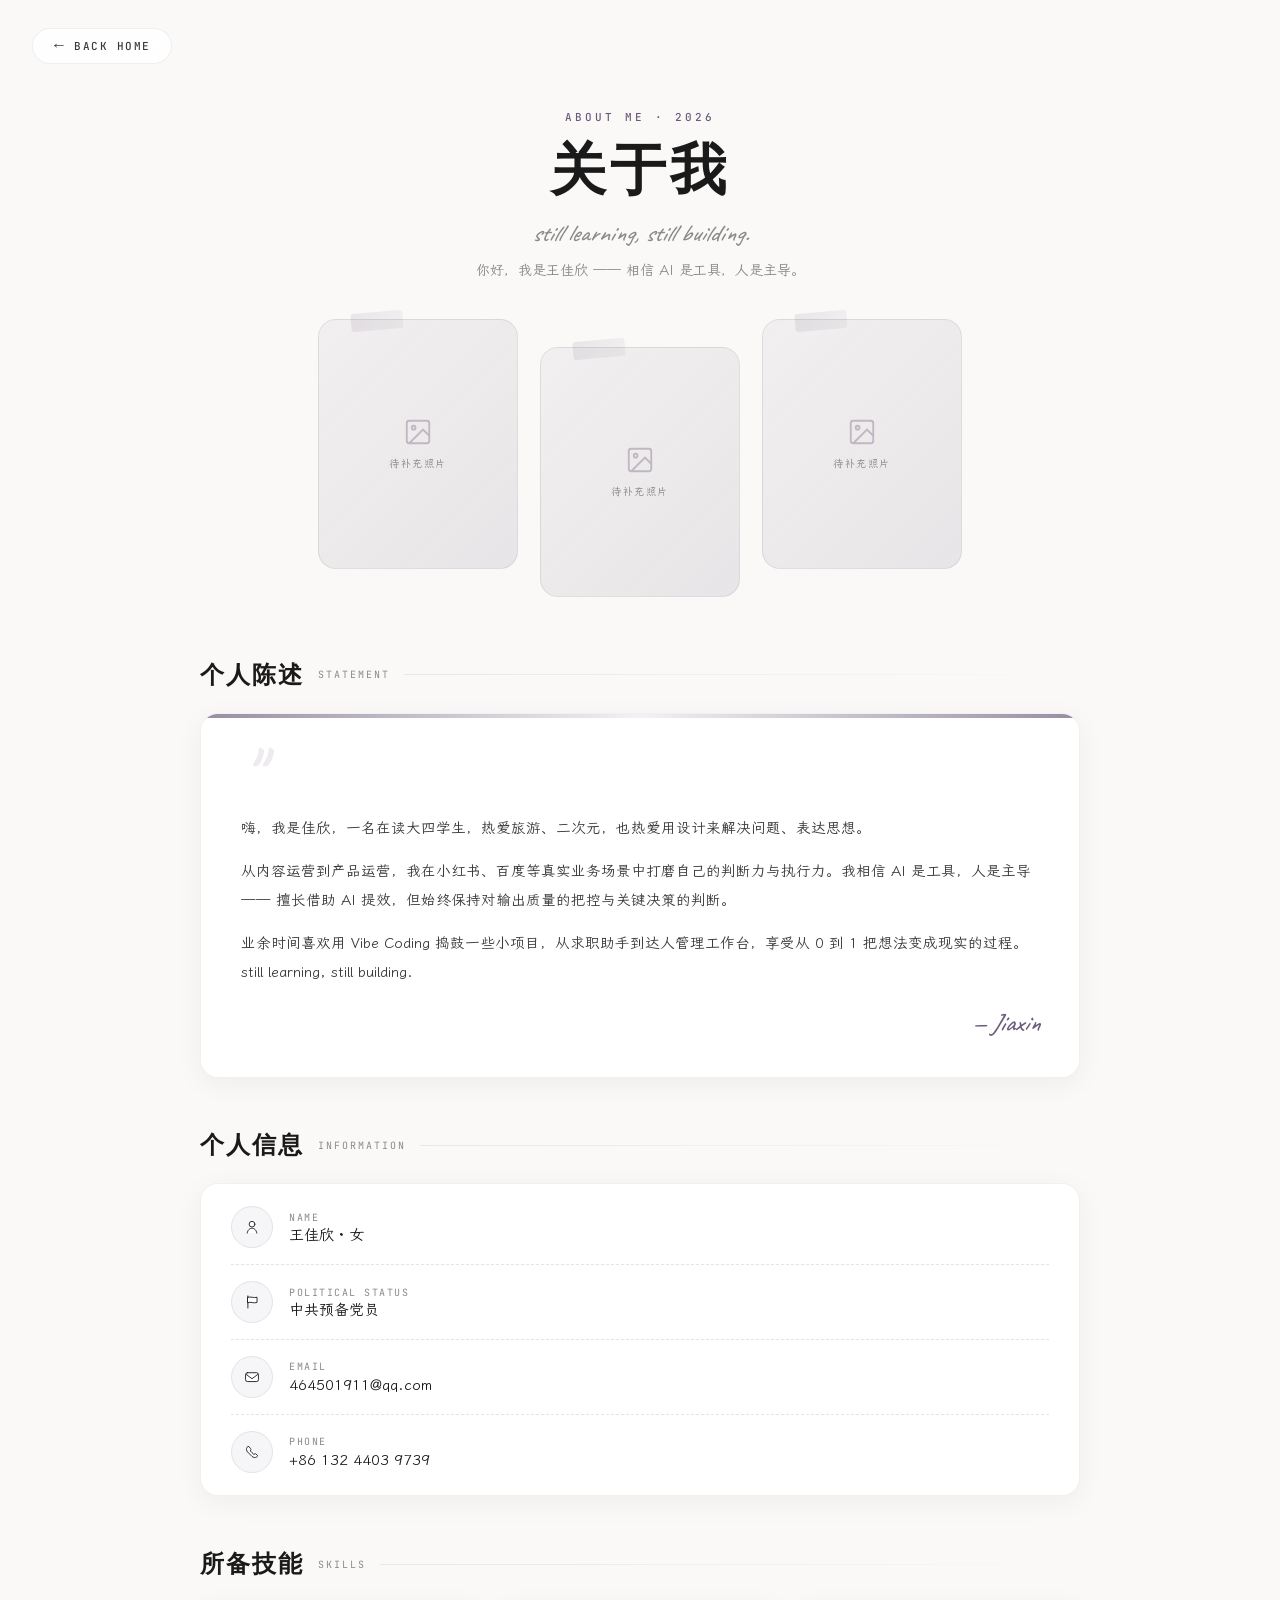
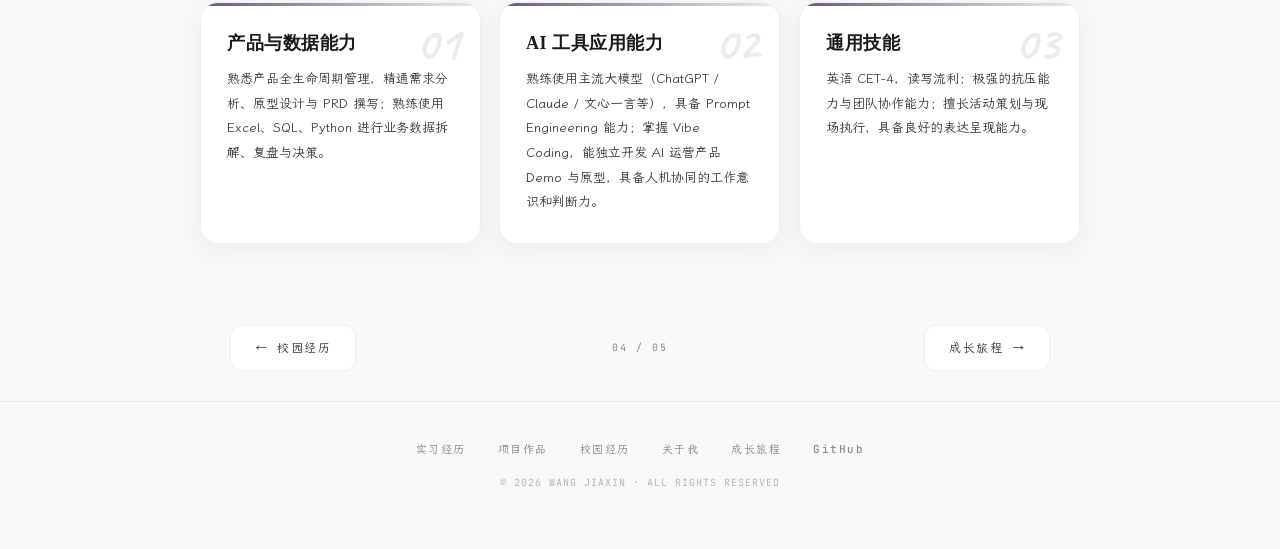
==== commit cc27f458: "refactor: V2全站改版完成——编辑风静态内容页 internship/journey: 扇形堆叠卡片+弧形表盘时间轴(4卡/6节点)  projects/campus/about: card" ====
--- a/about.html
+++ b/about.html
@@ -1,561 +1,606 @@
-<!doctype html>
+<!DOCTYPE html>
 <html lang="zh-CN">
-  <head>
-    <meta charset="UTF-8" />
-    <meta name="viewport" content="width=device-width, initial-scale=1.0" />
-    <title>关于我 — 王佳欣</title>
-    <script src="tailwindcss.js"></script>
-    <link href="fonts/local-a49ae44d.css" rel="stylesheet" />
-    <link rel="stylesheet" href="fonts/local-511fb728.css" />
-    <script>
-      tailwind.config = {
-        theme: {
-          extend: {
-            colors: {
-              primary: "#1a1a1a", secondary: "#b8956a", accent: "#b8956a",
-              light: "#FFFDF8", dark: "#1a1a1a", "text-muted": "#6a6a6a",
-            },
-            fontFamily: {
-              sans: ['"LXGW WenKai"', '"ZCOOL XiaoWei"', '"PingFang SC"', "system-ui", "sans-serif"],
-            },
-          },
-        },
-      };
-    </script>
-    <style>
-      :root {
-        --bg: #faf9f6; --ink: #1a1a1a; --ink-soft: #3a3a3a; --ink-light: #6a6a6a;
-        --line: #d5d0c8; --accent: #6b5b7a; --cream: #fffdf8; --paper-sand: #f4f1ea;
-      }
-      * { margin: 0; padding: 0; box-sizing: border-box; }
-      body {
-        background: var(--bg); color: var(--ink);
-        font-family: "LXGW WenKai", "ZCOOL XiaoWei", "PingFang SC", system-ui, sans-serif;
-        overflow-x: hidden; scroll-behavior: smooth;
-      }
-      body::after {
-        content: ""; position: fixed; inset: 0; z-index: 9999; pointer-events: none; opacity: 0.025;
-        background-image: url("data:image/svg+xml,%3Csvg viewBox='0 0 200 200' xmlns='http://www.w3.org/2000/svg'%3E%3Cfilter id='n'%3E%3CfeTurbulence type='fractalNoise' baseFrequency='0.75' numOctaves='4' stitchTiles='stitch'/%3E%3C/filter%3E%3Crect width='100%25' height='100%25' filter='url(%23n)'/%3E%3C/svg%3E");
-      }
-
-      /* ==== 自定义光标 ==== */
-      body { cursor: none; }
-      .cursor-dot {
-        position: fixed; top: 0; left: 0; width: 8px; height: 8px;
-        background: var(--accent); border-radius: 50%; pointer-events: none;
-        z-index: 10001; transform: translate(-50%, -50%);
-        transition: width 0.25s ease, height 0.25s ease, background 0.25s ease, border 0.25s ease;
-      }
-      .cursor-dot.hover {
-        width: 24px; height: 24px; background: transparent;
-        border: 2px solid var(--accent);
-      }
-      @media (max-width: 768px) { body { cursor: auto; } .cursor-dot { display: none; } }
-
-      /* ==== 磁性按钮 ==== */
-      .magnetic-btn {
-        display: inline-flex; align-items: center; gap: 6px;
-        font-family: "JetBrains Mono", monospace; font-size: 11px; letter-spacing: 1px;
-        color: var(--ink-soft); text-decoration: none;
-        transition: color 0.2s;
-        position: relative;
-      }
-      .magnetic-btn::after {
-        content: ""; position: absolute; left: 0; right: 0; bottom: -3px; height: 1px;
-        background: var(--accent); transform: scaleX(0); transform-origin: left; transition: transform 0.25s;
-      }
-      .magnetic-btn:hover { color: var(--ink); }
-      .magnetic-btn:hover::after { transform: scaleX(1); }
-      body .bg-white { background-color: var(--cream); }
-      h1, h2, h3 { font-family: "ZCOOL KuaiLe", "ZCOOL XiaoWei", cursive; font-weight: 400; }
-      .card-hover { transition: all 0.35s cubic-bezier(0.2, 0.8, 0.25, 1); }
-      .card-hover:hover { transform: translateY(-4px); box-shadow: 0 12px 36px rgba(90, 70, 40, 0.12); }
-      .reveal { opacity: 0; transform: translateY(24px); transition: opacity 0.7s ease, transform 0.7s cubic-bezier(0.2, 0.8, 0.25, 1); }
-      .reveal.active { opacity: 1; transform: translateY(0); }
-
-      .back-home {
-        position: fixed; top: 24px; left: 28px; z-index: 50;
-        display: inline-flex; align-items: center; gap: 6px;
-        font-family: "JetBrains Mono", monospace; font-size: 11px; letter-spacing: 1px;
-        color: var(--ink-soft); text-decoration: none;
-        background: rgba(255, 253, 248, 0.9);
-        backdrop-filter: blur(8px); -webkit-backdrop-filter: blur(8px);
-        border: 1.4px solid rgba(107, 91, 122, 0.35); border-radius: 999px;
-        padding: 9px 18px 9px 15px; box-shadow: 0 4px 16px rgba(90, 70, 40, 0.08);
-        transform: rotate(-1deg); transition: all 0.3s ease;
-      }
-      .back-home:hover { color: var(--ink); transform: rotate(0deg) translateY(-2px); }
-
-      .page-head { padding-top: 110px; text-align: center; padding-bottom: 20px; }
-      .page-head .p-eyebrow {
-        font-family: "Caveat", cursive; font-style: italic; font-weight: 700;
-        letter-spacing: 1.5px; font-size: 22px; color: var(--accent);
-      }
-      .page-head h1 { font-size: 56px; letter-spacing: 6px; color: var(--ink); margin-top: 4px; line-height: 1.1; }
-      .page-head .page-desc {
-        font-size: 14.5px; color: var(--ink-light); margin-top: 16px;
-        max-width: 520px; margin-left: auto; margin-right: auto; line-height: 1.9;
-      }
-
-      /* 个人陈述大段落 */
-      .statement-card {
-        background: var(--cream);
-        border: 1px solid #eee8db;
-        border-radius: 22px 26px 24px 28px / 26px 22px 28px 24px;
-        padding: 40px 44px;
-        position: relative;
-        overflow: hidden;
-      }
-      .statement-card::before {
-        content: ""; position: absolute; top: 0; left: 0; right: 0; height: 4px;
-        background: linear-gradient(90deg, var(--accent), rgba(107,91,122,0.2), var(--accent));
-        opacity: 0.7;
-      }
-      .statement-card .quote-mark {
-        font-family: "Caveat", cursive;
-        font-size: 80px;
-        color: rgba(107,91,122,0.2);
-        line-height: 0.6;
-        margin-bottom: 10px;
-      }
-      .statement-card p {
-        font-size: 15.5px;
-        line-height: 2;
-        color: var(--ink-soft);
-        margin-bottom: 16px;
-      }
-      .statement-card p:last-child { margin-bottom: 0; }
-      .statement-card .signature {
-        font-family: "Caveat", cursive;
-        font-size: 24px;
-        font-style: italic;
-        color: var(--accent);
-        margin-top: 20px;
-        text-align: right;
-      }
-
-      .section-title {
-        display: flex; align-items: center; gap: 12px; margin-bottom: 24px;
-      }
-      .section-title h2 { font-size: 26px; }
-      .section-title::after {
-        content: ""; flex: 1; height: 1px;
-        background: linear-gradient(90deg, rgba(107,91,122,0.4), transparent);
-      }
-
-      .info-row {
-        display: flex; align-items: center; gap: 14px;
-        padding: 16px 0; border-bottom: 1px dashed #e3dccf;
-      }
-      .info-row:last-child { border-bottom: none; }
-      .info-row .ico {
-        flex: none; width: 42px; height: 42px; border-radius: 50%;
-        display: flex; align-items: center; justify-content: center;
-        background: var(--paper-sand); border: 1.5px solid rgba(107,91,122,0.35);
-      }
-      .info-row .label {
-        font-family: "JetBrains Mono", monospace; font-size: 10.5px;
-        color: var(--ink-light); letter-spacing: 1px; margin-bottom: 2px;
-      }
-      .info-row .val { font-size: 15.5px; color: var(--ink); text-decoration: none; }
-      a.val:hover { color: var(--accent); }
-
-      .skill-card {
-        position: relative;
-        background: var(--cream);
-        border: 1px solid #eee8db;
-        border-radius: 18px 22px 20px 24px / 22px 18px 24px 20px;
-        padding: 28px 26px;
-        overflow: hidden;
-      }
-      .skill-card::before {
-        content: ""; position: absolute; top: 0; left: 0; right: 0; height: 3px;
-        background: linear-gradient(90deg, rgba(107,91,122,0.5), rgba(107,91,122,0.15));
-      }
-      .skill-card .skill-num {
-        font-family: "Caveat", cursive; font-weight: 700; font-size: 52px;
-        color: rgba(107,91,122,0.25); line-height: 1;
-        position: absolute; top: 18px; right: 22px;
-      }
-      .skill-card h3 {
-        font-size: 19px; margin-bottom: 14px; padding-right: 50px;
-        position: relative; z-index: 1;
-      }
-      .skill-card p {
-        color: var(--ink-soft); font-size: 14px; line-height: 1.9;
-        position: relative; z-index: 1;
-      }
-
-      .page-footer {
-        padding: 60px 0 40px; text-align: center;
-      }
-      .page-footer .footer-nav {
-        display: flex; justify-content: center; gap: 28px; margin-bottom: 24px; flex-wrap: wrap;
-      }
-      .page-footer .footer-nav a {
-        font-family: "JetBrains Mono", monospace; font-size: 11px;
-        letter-spacing: 1px; color: var(--ink-light); text-decoration: none; transition: color 0.2s;
-      }
-      .page-footer .footer-nav a:hover { color: var(--accent); }
-      .page-footer .back-btn {
-        display: inline-flex; align-items: center; gap: 8px;
-        font-size: 13px; color: var(--ink-soft);
-        border: 1.4px solid rgba(107,91,122,0.4); border-radius: 999px;
-        padding: 10px 24px; background: var(--cream);
-        text-decoration: none; transition: all 0.3s ease;
-      }
-      .page-footer .back-btn:hover {
-        color: var(--ink); border-color: var(--accent);
-        transform: translateY(-2px); box-shadow: 0 6px 20px rgba(90,70,40,0.1);
-      }
-      .page-footer .copyright {
-        margin-top: 28px; font-family: "JetBrains Mono", monospace;
-        font-size: 10.5px; color: var(--soft); letter-spacing: 0.8px; opacity: 0.7;
-      }
-
-      @media (max-width: 640px) {
-        .page-head { padding-top: 90px; }
-        .page-head h1 { font-size: 38px; letter-spacing: 4px; }
-        .page-head .page-desc { font-size: 13px; padding: 0 20px; }
-        .back-home { top: 16px; left: 16px; }
-        .statement-card { padding: 28px 24px; }
-        .statement-card p { font-size: 14.5px; }
-      }
-
-      /* SplashCursor canvas */
-      #cursor-canvas {
-        position: fixed; top: 0; left: 0; width: 100%; height: 100%;
-        pointer-events: none; z-index: 10000;
-      }
-
-      /* Prev/Next navigation */
-      .page-nav {
-        display: flex; justify-content: space-between; align-items: center;
-        max-width: 600px; margin: 0 auto 40px; padding: 0 24px;
-      }
-      .page-nav .nav-btn {
-        display: inline-flex; align-items: center; gap: 8px;
-        font-family: "JetBrains Mono", monospace; font-size: 12px;
-        color: var(--ink-soft); text-decoration: none;
-        border: 1.4px solid rgba(107, 91, 122, 0.4); border-radius: 999px;
-        padding: 10px 22px; background: var(--cream);
-        transition: all 0.3s ease;
-      }
-      .page-nav .nav-btn:hover {
-        color: var(--ink); border-color: var(--accent);
-        background: rgba(107, 91, 122, 0.06);
-        transform: translateY(-2px); box-shadow: 0 6px 20px rgba(107, 91, 122, 0.1);
-      }
-      .page-nav .nav-current {
-        font-family: "JetBrains Mono", monospace; font-size: 11px;
-        color: var(--ink-light); letter-spacing: 1px;
-      }
-
-      /* Photo display area */
-      .photo-display {
-        display: flex; gap: 20px; justify-content: center; flex-wrap: wrap;
-        margin-bottom: 40px;
-      }
-      .photo-frame {
-        width: 200px; height: 260px;
-        border-radius: 20px 30px 25px 35px;
-        background: linear-gradient(135deg, rgba(107,91,122,0.15), rgba(107,91,122,0.05));
-        border: 1.5px solid rgba(107, 91, 122, 0.2);
-        display: flex; flex-direction: column; align-items: center; justify-content: center;
-        gap: 8px; position: relative; overflow: hidden;
-        transition: transform 0.4s ease, box-shadow 0.4s ease;
-      }
-      .photo-frame::before {
-        content: ""; position: absolute; top: -8px; left: 30px;
-        width: 50px; height: 18px;
-        background: linear-gradient(135deg, rgba(107,91,122,0.25), rgba(107,91,122,0.1));
-        border-radius: 3px; transform: rotate(-5deg);
-      }
-      .photo-frame:hover {
-        transform: scale(1.03) rotate(-1deg);
-        box-shadow: 0 10px 30px rgba(107, 91, 122, 0.15);
-      }
-      .photo-frame .photo-placeholder {
-        font-size: 36px; color: var(--ink-light); opacity: 0.4;
-      }
-      .photo-frame .photo-caption {
-        font-family: "Caveat", cursive; font-size: 16px;
-        color: var(--ink-light); font-style: italic;
-      }
-
-      /* 3D tilt on skill cards */
-      .skill-card { perspective: 1000px; }
-    </style>
-  </head>
-  <body>
-    <!-- 自定义光标 -->
-    <div class="cursor-dot" id="cursorDot"></div>
-    <canvas id="cursor-canvas"></canvas>
-    <a href="index.html" class="back-home"><img src="assets/icons/arrow-left.svg" alt="" style="width:14px;height:14px;display:block"/>BACK HOME 返回主页</a>
-
-    <header class="page-head">
-      <div class="p-eyebrow" style="font-family:'JetBrains Mono',monospace;font-size:11px;letter-spacing:2px;color:var(--accent);text-transform:uppercase;margin-bottom:8px;">About Me · 2026</div>
-      <h1>关于我</h1>
-      <p class="page-desc" style="font-family:'Caveat',cursive;font-size:20px;font-style:italic;color:var(--ink-light);margin-top:10px;">still learning, still building.</p>
-      <svg class="mx-auto mt-5 block" width="360" height="22" viewBox="0 0 360 22" fill="none" stroke="var(--ink)" stroke-width="1.4" stroke-linecap="round" opacity="0.3" style="max-width:70vw">
-        <path d="M6,13 C26,3 46,3 66,13 C86,23 106,23 126,13 C146,3 166,3 186,13 C206,23 226,23 246,13 C266,3 286,3 306,13 C326,23 346,21 354,14" />
-      </svg>
-    </header>
-
-    <!-- 个人照片展示区 -->
-    <div class="reveal photo-display">
+<head>
+  <meta charset="UTF-8">
+  <meta name="viewport" content="width=device-width, initial-scale=1.0">
+  <title>关于我 — 王佳欣</title>
+  <link href="fonts/local-a49ae44d.css" rel="stylesheet">
+  <link href="fonts/local-511fb728.css" rel="stylesheet">
+  <style>
+    /* ===== 全局变量 ===== */
+    :root {
+      --klein: #6b5b7a;
+      --klein-rgb: 107, 91, 122;
+      --klein-light: rgba(107,91,122,0.06);
+      --klein-mid: rgba(107,91,122,0.12);
+      --klein-dash: rgba(107,91,122,0.38);
+      --klein-glow: rgba(107,91,122,0.1);
+      --ink: #1a1a1a;
+      --ink-soft: #3a3a3a;
+      --ink-light: #8a8a8a;
+      --ink-faint: rgba(0,0,0,0.35);
+      --bg: #faf9f7;
+      --card: #ffffff;
+      --line: rgba(0,0,0,0.06);
+      --line-strong: rgba(0,0,0,0.1);
+      --font-serif: Georgia, "Times New Roman", "Noto Serif SC", "Songti SC", "STSong", "SimSun", serif;
+      --font-mono: "JetBrains Mono", "LXGW WenKai Mono", "Consolas", monospace;
+      --font-script: "Caveat", "LXGW WenKai", cursive;
+      --font-cn: "LXGW WenKai", "Hanken Grotesk", "PingFang SC", "Microsoft YaHei", sans-serif;
+    }
+
+    /* ===== 全局重置 ===== */
+    * { margin: 0; padding: 0; box-sizing: border-box; }
+    html { scroll-behavior: smooth; }
+    body {
+      background: var(--bg);
+      color: var(--ink);
+      font-family: var(--font-cn);
+      overflow-x: hidden;
+      -webkit-font-smoothing: antialiased;
+    }
+    a { color: inherit; text-decoration: none; }
+    button { font-family: inherit; cursor: pointer; }
+    img { max-width: 100%; display: block; }
+
+    /* ===== 页面通用布局 ===== */
+    .page-wrap { max-width: 1200px; margin: 0 auto; padding: 0 40px; }
+    .page-header { text-align: center; padding: 110px 0 36px; }
+    .page-eyebrow {
+      font-family: var(--font-mono); font-size: 11px; font-weight: 500;
+      letter-spacing: 3px; text-transform: uppercase; color: var(--klein); margin-bottom: 16px;
+    }
+    .page-title {
+      font-family: var(--font-serif); font-size: 56px; font-weight: 600;
+      color: var(--ink); letter-spacing: 4px; margin-bottom: 16px; line-height: 1.1;
+    }
+    .page-subtitle {
+      font-family: var(--font-script); font-size: 24px; font-style: italic;
+      color: var(--ink-light); margin-bottom: 10px;
+    }
+    .page-desc { font-size: 14px; color: var(--ink-light); max-width: 520px; margin: 0 auto; line-height: 1.8; }
+
+    /* ===== 返回首页按钮 ===== */
+    .back-home {
+      position: fixed; top: 28px; left: 32px; z-index: 100;
+      display: inline-flex; align-items: center; gap: 8px;
+      font-family: var(--font-mono); font-size: 11px; font-weight: 500;
+      letter-spacing: 1.5px; text-transform: uppercase; color: var(--ink-soft);
+      background: rgba(255,255,255,0.85);
+      backdrop-filter: blur(10px); -webkit-backdrop-filter: blur(10px);
+      border: 1px solid var(--line); border-radius: 100px;
+      padding: 10px 20px; transition: all 0.3s ease;
+    }
+    .back-home:hover { color: var(--klein); border-color: var(--klein-mid); box-shadow: 0 4px 20px var(--klein-glow); }
+
+    /* ===== 底部上一页/下一页导航 ===== */
+    .page-nav {
+      display: flex; justify-content: space-between; align-items: center;
+      max-width: 900px; margin: 70px auto 30px; padding: 0 40px;
+    }
+    .page-nav-btn {
+      display: inline-flex; align-items: center; gap: 10px;
+      font-family: var(--font-mono); font-size: 12px; font-weight: 500;
+      letter-spacing: 1.5px; color: var(--ink-soft); background: var(--card);
+      border: 1px solid var(--line); border-radius: 12px; padding: 14px 24px;
+      transition: all 0.3s ease;
+    }
+    .page-nav-btn:hover {
+      color: var(--klein); border-color: var(--klein-mid);
+      box-shadow: 0 6px 24px var(--klein-glow); transform: translateY(-2px);
+    }
+    .page-nav-center {
+      font-family: var(--font-mono); font-size: 10px; letter-spacing: 2px;
+      text-transform: uppercase; color: var(--ink-light);
+    }
+
+    /* ===== 页脚 ===== */
+    .page-footer {
+      text-align: center; padding: 40px 0 60px;
+      border-top: 1px solid var(--line); margin-top: 30px;
+    }
+    .footer-links {
+      display: flex; justify-content: center; gap: 32px; margin-bottom: 20px; flex-wrap: wrap;
+    }
+    .footer-links a {
+      font-family: var(--font-mono); font-size: 11px; font-weight: 500;
+      letter-spacing: 1.5px; color: var(--ink-light); transition: color 0.3s; position: relative;
+    }
+    .footer-links a::after {
+      content: ""; position: absolute; left: 0; bottom: -4px; width: 0; height: 1px;
+      background: var(--klein); transition: width 0.3s;
+    }
+    .footer-links a:hover { color: var(--klein); }
+    .footer-links a:hover::after { width: 100%; }
+    .footer-copy {
+      font-family: var(--font-mono); font-size: 10px; letter-spacing: 1px;
+      color: var(--ink-light); opacity: 0.6;
+    }
+
+    /* ===== 内容区 ===== */
+    .content-section { padding: 10px 0 10px; }
+    .content-inner { max-width: 880px; margin: 0 auto; }
+    .content-block { margin-bottom: 52px; }
+    .content-block:last-child { margin-bottom: 0; }
+
+    .sec-head {
+      display: flex; align-items: center; gap: 14px; margin-bottom: 22px;
+    }
+    .sec-head h2 {
+      font-family: var(--font-serif); font-size: 24px; font-weight: 600;
+      color: var(--ink); letter-spacing: 2px; white-space: nowrap;
+    }
+    .sec-head .sec-en {
+      font-family: var(--font-mono); font-size: 10px; letter-spacing: 2px;
+      color: var(--ink-light); text-transform: uppercase; white-space: nowrap;
+    }
+    .sec-head::after {
+      content: ""; flex: 1; height: 1px;
+      background: linear-gradient(90deg, var(--klein-mid), transparent);
+    }
+
+    /* ===== 3D 卡片通用 ===== */
+    .card-3d {
+      background: var(--card);
+      border: 1px solid var(--line);
+      border-radius: 18px;
+      box-shadow: 0 6px 28px rgba(0,0,0,0.05);
+      position: relative;
+      will-change: transform;
+    }
+
+    /* ===== 照片展示 ===== */
+    .photo-display {
+      display: flex; gap: 22px; justify-content: center; flex-wrap: wrap;
+      align-items: flex-start; margin-bottom: 52px;
+    }
+    .photo-frame {
+      width: 200px; height: 250px;
+      border-radius: 18px;
+      background: linear-gradient(135deg, var(--klein-light), var(--klein-mid));
+      border: 1px solid var(--klein-mid);
+      display: flex; flex-direction: column; align-items: center; justify-content: center;
+      gap: 10px; position: relative;
+      transition: transform 0.4s cubic-bezier(0.2, 0.8, 0.25, 1), box-shadow 0.4s ease;
+    }
+    .photo-frame.offset { margin-top: 28px; }
+    .photo-frame::before {
+      content: ""; position: absolute; top: -8px; left: 32px;
+      width: 52px; height: 18px;
+      background: linear-gradient(135deg, var(--klein-mid), var(--klein-light));
+      border-radius: 3px; transform: rotate(-5deg);
+    }
+    .photo-frame:hover {
+      transform: translateY(-6px) rotate(-1.5deg);
+      box-shadow: 0 14px 32px var(--klein-glow);
+    }
+    .photo-frame svg { width: 30px; height: 30px; opacity: 0.35; stroke: var(--klein); }
+    .photo-caption {
+      font-family: var(--font-mono); font-size: 10px; letter-spacing: 1.5px;
+      color: var(--ink-light); text-transform: uppercase;
+    }
+
+    /* ===== 个人陈述 ===== */
+    .statement-card { padding: 38px 40px; overflow: hidden; }
+    .statement-card::before {
+      content: ""; position: absolute; top: 0; left: 0; right: 0; height: 4px;
+      background: linear-gradient(90deg, var(--klein), var(--klein-mid), var(--klein));
+      opacity: 0.7;
+    }
+    .quote-mark {
+      font-family: var(--font-script); font-size: 76px; font-weight: 700;
+      color: var(--klein-mid); line-height: 0.6; margin-bottom: 16px;
+    }
+    .statement-card p {
+      font-size: 14.5px; line-height: 2; color: var(--ink-soft); margin-bottom: 14px;
+    }
+    .statement-card p:last-of-type { margin-bottom: 0; }
+    .signature {
+      font-family: var(--font-script); font-size: 25px; font-style: italic;
+      color: var(--klein); margin-top: 20px; text-align: right;
+    }
+
+    /* ===== 个人信息 ===== */
+    .info-card { padding: 6px 30px; }
+    .info-row {
+      display: flex; align-items: center; gap: 16px;
+      padding: 16px 0; border-bottom: 1px dashed var(--line-strong);
+    }
+    .info-row:last-child { border-bottom: none; }
+    .info-ico {
+      flex: none; width: 42px; height: 42px; border-radius: 50%;
+      display: flex; align-items: center; justify-content: center;
+      background: var(--klein-light); border: 1px solid var(--klein-mid);
+    }
+    .info-ico img { width: 18px; height: 18px; display: block; }
+    .info-label {
+      font-family: var(--font-mono); font-size: 10px; letter-spacing: 1.5px;
+      color: var(--ink-light); text-transform: uppercase; margin-bottom: 2px;
+    }
+    .info-val { font-size: 15px; color: var(--ink); transition: color 0.3s; }
+    a.info-val:hover { color: var(--klein); }
+
+    /* ===== 技能卡片 ===== */
+    .skill-grid {
+      display: grid; grid-template-columns: repeat(3, 1fr); gap: 18px;
+    }
+    .skill-card { padding: 28px 26px; overflow: hidden; }
+    .skill-card::before {
+      content: ""; position: absolute; top: 0; left: 0; right: 0; height: 3px;
+      border-radius: 18px 18px 0 0;
+      background: linear-gradient(90deg, var(--klein), var(--klein-mid));
+    }
+    .skill-num {
+      font-family: var(--font-script); font-weight: 700; font-size: 48px;
+      color: var(--klein-mid); line-height: 1;
+      position: absolute; top: 16px; right: 20px;
+    }
+    .skill-title {
+      font-family: var(--font-serif); font-size: 18px; font-weight: 600;
+      color: var(--ink); letter-spacing: 0.5px; margin-bottom: 12px;
+      padding-right: 46px; position: relative; z-index: 1;
+    }
+    .skill-card p {
+      font-size: 13px; line-height: 1.9; color: var(--ink-soft);
+      position: relative; z-index: 1;
+    }
+
+    /* ===== 滚动渐入 ===== */
+    .reveal {
+      opacity: 0; transform: translateY(26px);
+      transition: opacity 0.7s ease, transform 0.7s cubic-bezier(0.2, 0.8, 0.25, 1);
+    }
+    .reveal.visible { opacity: 1; transform: translateY(0); }
+
+    /* ===== 响应式 ===== */
+    @media (max-width: 768px) {
+      .page-wrap { padding: 0 20px; }
+      .page-header { padding: 90px 0 28px; }
+      .page-title { font-size: 38px; letter-spacing: 2px; }
+      .page-subtitle { font-size: 19px; }
+      .back-home { top: 16px; left: 16px; padding: 8px 14px; font-size: 10px; }
+      .content-block { margin-bottom: 40px; }
+      .photo-frame { width: 150px; height: 200px; }
+      .photo-frame.offset { margin-top: 20px; }
+      .statement-card { padding: 28px 24px; }
+      .statement-card p { font-size: 13.5px; }
+      .info-card { padding: 4px 20px; }
+      .skill-grid { grid-template-columns: 1fr; gap: 14px; }
+      .page-nav { flex-direction: column; gap: 16px; margin: 50px auto 24px; }
+      .page-nav-center { order: -1; }
+      .footer-links { gap: 18px; }
+    }
+  </style>
+</head>
+<body>
+  <!-- 返回首页按钮 -->
+  <a href="index.html" class="back-home">← BACK HOME</a>
+
+  <!-- 页面标题 -->
+  <div class="page-wrap">
+    <div class="page-header">
+      <div class="page-eyebrow">About Me · 2026</div>
+      <h1 class="page-title">关于我</h1>
+      <p class="page-subtitle">still learning, still building.</p>
+      <p class="page-desc">你好，我是王佳欣 —— 相信 AI 是工具，人是主导。</p>
+    </div>
+  </div>
+
+  <!-- 个人照片展示区 -->
+  <div class="page-wrap">
+    <div class="photo-display reveal">
       <div class="photo-frame">
-        <span class="photo-placeholder">📷</span>
+        <svg viewBox="0 0 24 24" fill="none" stroke="currentColor" stroke-width="1.5"><rect x="3" y="3" width="18" height="18" rx="2"/><circle cx="8.5" cy="8.5" r="1.5"/><path d="m21 15-5-5L5 21"/></svg>
         <span class="photo-caption">待补充照片</span>
       </div>
-      <div class="photo-frame" style="margin-top: 20px;">
-        <span class="photo-placeholder">📷</span>
+      <div class="photo-frame offset">
+        <svg viewBox="0 0 24 24" fill="none" stroke="currentColor" stroke-width="1.5"><rect x="3" y="3" width="18" height="18" rx="2"/><circle cx="8.5" cy="8.5" r="1.5"/><path d="m21 15-5-5L5 21"/></svg>
         <span class="photo-caption">待补充照片</span>
       </div>
       <div class="photo-frame">
-        <span class="photo-placeholder">📷</span>
+        <svg viewBox="0 0 24 24" fill="none" stroke="currentColor" stroke-width="1.5"><rect x="3" y="3" width="18" height="18" rx="2"/><circle cx="8.5" cy="8.5" r="1.5"/><path d="m21 15-5-5L5 21"/></svg>
         <span class="photo-caption">待补充照片</span>
       </div>
     </div>
-
-    <section class="py-12">
-      <div class="container mx-auto px-6 max-w-3xl space-y-16">
+  </div>
+
+  <!-- 内容区 -->
+  <section class="content-section">
+    <div class="page-wrap">
+      <div class="content-inner">
 
         <!-- 个人陈述 -->
-        <div class="reveal">
-          <div class="statement-card card-hover">
+        <div class="content-block reveal">
+          <div class="sec-head">
+            <h2>个人陈述</h2>
+            <span class="sec-en">Statement</span>
+          </div>
+          <div class="card-3d statement-card">
             <div class="quote-mark">"</div>
-            <p>
-              嗨，我是佳欣，一名在读大四学生，热爱旅游、二次元，也热爱用设计来解决问题、表达思想。
-            </p>
-            <p>
-              从内容运营到产品运营，我在小红书、百度等真实业务场景中打磨自己的判断力与执行力。我相信AI是工具，人是主导——擅长借助AI提效，但始终保持对输出质量的把控与关键决策的判断。
-            </p>
-            <p>
-              业余时间喜欢用Vibe Coding捣鼓一些小项目，从求职助手到达人管理工作台，享受从0到1把想法变成现实的过程。still learning, still building.
-            </p>
+            <p>嗨，我是佳欣，一名在读大四学生，热爱旅游、二次元，也热爱用设计来解决问题、表达思想。</p>
+            <p>从内容运营到产品运营，我在小红书、百度等真实业务场景中打磨自己的判断力与执行力。我相信 AI 是工具，人是主导 —— 擅长借助 AI 提效，但始终保持对输出质量的把控与关键决策的判断。</p>
+            <p>业余时间喜欢用 Vibe Coding 捣鼓一些小项目，从求职助手到达人管理工作台，享受从 0 到 1 把想法变成现实的过程。still learning, still building.</p>
             <div class="signature">— Jiaxin</div>
           </div>
         </div>
 
         <!-- 个人信息 -->
-        <div class="reveal">
-          <div class="section-title"><h2>个人信息</h2></div>
-          <div class="bg-white rounded-2xl border border-gray-100 px-7 md:px-9 py-3 card-hover" style="border-radius: 18px 22px 20px 24px / 22px 18px 24px 20px;">
+        <div class="content-block reveal">
+          <div class="sec-head">
+            <h2>个人信息</h2>
+            <span class="sec-en">Information</span>
+          </div>
+          <div class="card-3d info-card">
             <div class="info-row">
-              <span class="ico"><img src="assets/icons/user.svg" alt="" style="width:20px;height:20px;display:block"/></span>
-              <div><div class="label">NAME</div><div class="val">王佳欣 · 女</div></div>
+              <span class="info-ico"><img src="assets/icons/user.svg" alt=""></span>
+              <div>
+                <div class="info-label">Name</div>
+                <div class="info-val">王佳欣 · 女</div>
+              </div>
             </div>
             <div class="info-row">
-              <span class="ico"><img src="assets/icons/flag.svg" alt="" style="width:20px;height:20px;display:block"/></span>
-              <div><div class="label">POLITICAL STATUS</div><div class="val">中共预备党员</div></div>
+              <span class="info-ico"><img src="assets/icons/flag.svg" alt=""></span>
+              <div>
+                <div class="info-label">Political Status</div>
+                <div class="info-val">中共预备党员</div>
+              </div>
             </div>
             <div class="info-row">
-              <span class="ico"><img src="assets/icons/mail.svg" alt="" style="width:20px;height:20px;display:block"/></span>
-              <div><div class="label">EMAIL</div><a class="val" href="mailto:464501911@qq.com">464501911@qq.com</a></div>
+              <span class="info-ico"><img src="assets/icons/mail.svg" alt=""></span>
+              <div>
+                <div class="info-label">Email</div>
+                <a class="info-val" href="mailto:464501911@qq.com">464501911@qq.com</a>
+              </div>
             </div>
             <div class="info-row">
-              <span class="ico"><img src="assets/icons/phone.svg" alt="" style="width:20px;height:20px;display:block"/></span>
-              <div><div class="label">PHONE</div><a class="val" href="tel:+8613244039739">+86 132 4403 9739</a></div>
+              <span class="info-ico"><img src="assets/icons/phone.svg" alt=""></span>
+              <div>
+                <div class="info-label">Phone</div>
+                <a class="info-val" href="tel:+8613244039739">+86 132 4403 9739</a>
+              </div>
             </div>
           </div>
         </div>
 
         <!-- 所备技能 -->
-        <div class="reveal">
-          <div class="section-title"><h2>所备技能</h2></div>
-          <div class="grid grid-cols-1 md:grid-cols-3 gap-6">
-            <div class="skill-card card-hover">
+        <div class="content-block reveal">
+          <div class="sec-head">
+            <h2>所备技能</h2>
+            <span class="sec-en">Skills</span>
+          </div>
+          <div class="skill-grid">
+            <div class="card-3d skill-card">
               <span class="skill-num">01</span>
-              <h3>产品与数据能力</h3>
-              <p>熟悉产品全生命周期管理，精通需求分析、原型设计与PRD撰写；熟练使用Excel、SQL、Python进行业务数据拆解、复盘与决策。</p>
+              <h3 class="skill-title">产品与数据能力</h3>
+              <p>熟悉产品全生命周期管理，精通需求分析、原型设计与 PRD 撰写；熟练使用 Excel、SQL、Python 进行业务数据拆解、复盘与决策。</p>
             </div>
-            <div class="skill-card card-hover">
+            <div class="card-3d skill-card">
               <span class="skill-num">02</span>
-              <h3>AI工具应用能力</h3>
-              <p>熟练使用主流大模型（ChatGPT/Claude/文心一言等），具备Prompt Engineering能力；掌握Vibe Coding，能独立开发AI运营产品Demo与原型，具备人机协同的工作意识和判断力。</p>
+              <h3 class="skill-title">AI 工具应用能力</h3>
+              <p>熟练使用主流大模型（ChatGPT / Claude / 文心一言等），具备 Prompt Engineering 能力；掌握 Vibe Coding，能独立开发 AI 运营产品 Demo 与原型，具备人机协同的工作意识和判断力。</p>
             </div>
-            <div class="skill-card card-hover">
+            <div class="card-3d skill-card">
               <span class="skill-num">03</span>
-              <h3>通用技能</h3>
-              <p>英语CET-4，读写流利；极强的抗压能力与团队协作能力；擅长活动策划与现场执行，具备良好的表达呈现能力。</p>
+              <h3 class="skill-title">通用技能</h3>
+              <p>英语 CET-4，读写流利；极强的抗压能力与团队协作能力；擅长活动策划与现场执行，具备良好的表达呈现能力。</p>
             </div>
           </div>
         </div>
 
       </div>
-    </section>
-
-    <nav class="page-nav">
-      <a href="campus.html" class="nav-btn magnetic-btn">
-        <img src="assets/icons/arrow-left.svg" alt="" style="width:14px;height:14px;display:block"/>
-        上一页：校园经历
-      </a>
-      <span class="nav-current">ABOUT</span>
-      <a href="journey.html" class="nav-btn magnetic-btn">
-        下一页：成长旅程
-        <img src="assets/icons/arrow-right.svg" alt="" style="width:14px;height:14px;display:block"/>
-      </a>
-    </nav>
-
-    <footer class="page-footer">
-      <div class="footer-nav">
-        <a href="internship.html" class="magnetic-btn">INTERNSHIP</a>
-        <a href="projects.html" class="magnetic-btn">PROJECTS</a>
-        <a href="campus.html" class="magnetic-btn">CAMPUS</a>
-        <a href="journey.html" class="magnetic-btn">JOURNEY</a>
-        <a href="https://github.com/xiaoxin6661" target="_blank" rel="noopener" class="magnetic-btn">GITHUB</a>
-      </div>
-      <a href="index.html" class="back-btn">
-        <img src="assets/icons/arrow-left.svg" alt="" style="width:15px;height:15px;display:block"/>
-        返回思维导图首页
-      </a>
-      <p class="copyright">© 2026 WANG JIAXIN · ALL RIGHTS RESERVED</p>
-    </footer>
-
-    <script>
-      // ==== SplashCursor 水花光标 ====
-      const cursorDot = document.getElementById('cursorDot');
-      const cursorCanvas = document.getElementById('cursor-canvas');
-      const cctx = cursorCanvas.getContext('2d');
-      let W, H;
-      function resizeCursor() {
-        W = cursorCanvas.width = window.innerWidth;
-        H = cursorCanvas.height = window.innerHeight;
+    </div>
+  </section>
+
+  <!-- 底部上一页/下一页导航 -->
+  <div class="page-nav">
+    <a href="campus.html" class="page-nav-btn">← 校园经历</a>
+    <span class="page-nav-center">04 / 05</span>
+    <a href="journey.html" class="page-nav-btn">成长旅程 →</a>
+  </div>
+
+  <!-- 页脚 -->
+  <footer class="page-footer">
+    <div class="footer-links">
+      <a href="internship.html">实习经历</a>
+      <a href="projects.html">项目作品</a>
+      <a href="campus.html">校园经历</a>
+      <a href="about.html">关于我</a>
+      <a href="journey.html">成长旅程</a>
+      <a href="https://github.com/xiaoxin6661" target="_blank" rel="noopener">GitHub</a>
+    </div>
+    <p class="footer-copy">© 2026 WANG JIAXIN · ALL RIGHTS RESERVED</p>
+  </footer>
+
+  <script>
+    // ===== 卡片3D倾斜（仅桌面端）=====
+    (function() {
+      if (window.innerWidth <= 768) return;
+      if ('ontouchstart' in window) return;
+
+      const cards = document.querySelectorAll('.card-3d');
+
+      cards.forEach(card => {
+        card.style.transformStyle = 'preserve-3d';
+        card.style.transition = 'transform 0.5s ease';
+
+        card.addEventListener('mousemove', (e) => {
+          const rect = card.getBoundingClientRect();
+          const x = (e.clientX - rect.left) / rect.width - 0.5;
+          const y = (e.clientY - rect.top) / rect.height - 0.5;
+          const rotateY = x * 8;
+          const rotateX = -y * 8;
+          card.style.transform = 'perspective(1000px) rotateY(' + rotateY + 'deg) rotateX(' + rotateX + 'deg) translateY(-4px) scale(1.02)';
+          card.style.transition = 'none';
+        });
+
+        card.addEventListener('mouseleave', () => {
+          card.style.transform = 'perspective(1000px) rotateY(0) rotateX(0) translateY(0) scale(1)';
+          card.style.transition = 'transform 0.5s cubic-bezier(0.2, 0.8, 0.25, 1)';
+        });
+      });
+    })();
+
+    // ===== 自定义光标（仅桌面端）=====
+    (function() {
+      if (window.innerWidth <= 768) return;
+      if ('ontouchstart' in window) return;
+
+      const ACCENT = '#6b5b7a';
+      const AR = 107, AG = 91, AB = 122;
+      const HOVER_SELECTOR = 'a, button, .card-3d, .photo-frame';
+
+      const canvas = document.createElement('canvas');
+      canvas.style.cssText = 'position:fixed;top:0;left:0;width:100%;height:100%;pointer-events:none;z-index:9999;';
+      document.body.appendChild(canvas);
+      const ctx = canvas.getContext('2d');
+
+      function resize() {
+        canvas.width = window.innerWidth;
+        canvas.height = window.innerHeight;
       }
-      resizeCursor();
-      window.addEventListener('resize', resizeCursor);
-
-      let mouseX = 0, mouseY = 0, cursorX = 0, cursorY = 0;
+      resize();
+      window.addEventListener('resize', resize);
+
+      let mouseX = -100, mouseY = -100;
+      let cursorX = -100, cursorY = -100;
       const particles = [];
-      const ACCENT = '#6b5b7a';
+      const MAX_PARTICLES = 60;
 
       document.addEventListener('mousemove', (e) => {
-        mouseX = e.clientX; mouseY = e.clientY;
-        for (let i = 0; i < 3; i++) {
+        mouseX = e.clientX;
+        mouseY = e.clientY;
+        for (let i = 0; i < 2; i++) {
+          if (particles.length < MAX_PARTICLES) {
+            particles.push({
+              x: mouseX + (Math.random() - 0.5) * 6,
+              y: mouseY + (Math.random() - 0.5) * 6,
+              vx: (Math.random() - 0.5) * 1.5,
+              vy: (Math.random() - 0.5) * 1.5 - 0.5,
+              life: 1,
+              decay: 0.02 + Math.random() * 0.02,
+              size: Math.random() * 3 + 1.5
+            });
+          }
+        }
+      });
+
+      let isHovering = false;
+      document.addEventListener('mouseover', (e) => {
+        if (e.target.closest(HOVER_SELECTOR)) isHovering = true;
+      });
+      document.addEventListener('mouseout', (e) => {
+        if (e.target.closest(HOVER_SELECTOR)) isHovering = false;
+      });
+
+      document.addEventListener('click', (e) => {
+        for (let i = 0; i < 16; i++) {
+          const angle = Math.random() * Math.PI * 2;
+          const speed = 1.5 + Math.random() * 2.5;
           particles.push({
-            x: mouseX + (Math.random() - 0.5) * 8,
-            y: mouseY + (Math.random() - 0.5) * 8,
-            vx: (Math.random() - 0.5) * 1.5,
-            vy: (Math.random() - 0.5) * 1.5,
-            r: 2 + Math.random() * 2, life: 1, color: ACCENT
+            x: e.clientX, y: e.clientY,
+            vx: Math.cos(angle) * speed, vy: Math.sin(angle) * speed,
+            life: 1, decay: 0.03 + Math.random() * 0.02,
+            size: Math.random() * 2.5 + 1.5
           });
         }
       });
 
-      function animateCursor() {
+      function animate() {
+        ctx.clearRect(0, 0, canvas.width, canvas.height);
+
         cursorX += (mouseX - cursorX) * 0.15;
         cursorY += (mouseY - cursorY) * 0.15;
-        cursorDot.style.left = cursorX + 'px';
-        cursorDot.style.top = cursorY + 'px';
-        cctx.clearRect(0, 0, W, H);
+
         for (let i = particles.length - 1; i >= 0; i--) {
           const p = particles[i];
-          p.x += p.vx; p.y += p.vy; p.life -= 0.02;
+          p.x += p.vx;
+          p.y += p.vy;
+          p.vy += 0.02;
+          p.life -= p.decay;
           if (p.life <= 0) { particles.splice(i, 1); continue; }
-          cctx.beginPath();
-          cctx.arc(p.x, p.y, p.r * p.life, 0, Math.PI * 2);
-          cctx.fillStyle = p.color;
-          cctx.globalAlpha = p.life * 0.6;
-          cctx.fill();
+          ctx.beginPath();
+          ctx.arc(p.x, p.y, p.size * p.life, 0, Math.PI * 2);
+          ctx.fillStyle = 'rgba(' + AR + ',' + AG + ',' + AB + ',' + (p.life * 0.35) + ')';
+          ctx.fill();
         }
-        cctx.globalAlpha = 1;
-        requestAnimationFrame(animateCursor);
+
+        const cursorSize = isHovering ? 11 : 5;
+        if (isHovering) {
+          ctx.beginPath();
+          ctx.arc(cursorX, cursorY, cursorSize, 0, Math.PI * 2);
+          ctx.strokeStyle = ACCENT;
+          ctx.lineWidth = 1.5;
+          ctx.stroke();
+          ctx.beginPath();
+          ctx.arc(cursorX, cursorY, 3, 0, Math.PI * 2);
+          ctx.fillStyle = ACCENT;
+          ctx.fill();
+        } else {
+          ctx.beginPath();
+          ctx.arc(cursorX, cursorY, cursorSize, 0, Math.PI * 2);
+          ctx.fillStyle = ACCENT;
+          ctx.fill();
+        }
+
+        requestAnimationFrame(animate);
       }
-      animateCursor();
-
-      document.querySelectorAll('a, button, .skill-card, .photo-frame, .magnetic-btn, .nav-btn').forEach(el => {
-        el.addEventListener('mouseenter', () => {
-          cursorDot.classList.add('hover');
+      animate();
+
+      document.body.style.cursor = 'none';
+      const style = document.createElement('style');
+      style.textContent = 'a, button, .card-3d, .photo-frame { cursor: none !important; }';
+      document.head.appendChild(style);
+    })();
+
+    // ===== 磁性按钮 =====
+    (function() {
+      if (window.innerWidth <= 768) return;
+      if ('ontouchstart' in window) return;
+
+      const magneticElements = document.querySelectorAll('a:not(.dial-marker), button:not(.dial-marker), .magnetic');
+      const MAGNETIC_STRENGTH = 0.2;
+      const MAX_DISTANCE = 100;
+
+      magneticElements.forEach(el => {
+        el.addEventListener('mousemove', (e) => {
           const rect = el.getBoundingClientRect();
-          const cx = rect.left + rect.width / 2;
-          const cy = rect.top + rect.height / 2;
-          for (let i = 0; i < 12; i++) {
-            const angle = (Math.PI * 2 * i) / 12;
-            particles.push({ x: cx, y: cy, vx: Math.cos(angle) * 3, vy: Math.sin(angle) * 3, r: 3, life: 1, color: ACCENT });
+          const centerX = rect.left + rect.width / 2;
+          const centerY = rect.top + rect.height / 2;
+          const deltaX = e.clientX - centerX;
+          const deltaY = e.clientY - centerY;
+          const distance = Math.sqrt(deltaX * deltaX + deltaY * deltaY);
+
+          if (distance < MAX_DISTANCE) {
+            const strength = (1 - distance / MAX_DISTANCE) * MAGNETIC_STRENGTH;
+            el.style.transform = 'translate(' + (deltaX * strength) + 'px, ' + (deltaY * strength) + 'px)';
+            el.style.transition = 'none';
           }
         });
-        el.addEventListener('mouseleave', () => cursorDot.classList.remove('hover'));
-      });
-
-      document.addEventListener('click', (e) => {
-        for (let i = 0; i < 20; i++) {
-          const angle = Math.random() * Math.PI * 2;
-          const speed = 2 + Math.random() * 3;
-          particles.push({ x: e.clientX, y: e.clientY, vx: Math.cos(angle) * speed, vy: Math.sin(angle) * speed, r: 3 + Math.random() * 2, life: 1, color: ACCENT });
-        }
-      });
-
-      // ==== 磁性按钮 ====
-      document.querySelectorAll('.magnetic-btn, .nav-btn').forEach(btn => {
-        btn.addEventListener('mousemove', (e) => {
-          const rect = btn.getBoundingClientRect();
-          const x = e.clientX - rect.left - rect.width / 2;
-          const y = e.clientY - rect.top - rect.height / 2;
-          btn.style.transform = `translate(${Math.max(-15, Math.min(15, x * 0.3))}px, ${Math.max(-15, Math.min(15, y * 0.3))}px)`;
-        });
-        btn.addEventListener('mouseleave', () => {
-          btn.style.transform = 'translate(0, 0)';
-          btn.style.transition = 'transform 0.4s cubic-bezier(0.2, 0.8, 0.25, 1)';
-        });
-        btn.addEventListener('mouseenter', () => { btn.style.transition = 'none'; });
-      });
-
-      // ==== 文字Hover字符跳动 ====
-      function wrapChars(el) {
-        const text = el.textContent;
-        el.textContent = '';
-        [...text].forEach((ch, i) => {
-          const span = document.createElement('span');
-          span.className = 'wob-char';
-          span.textContent = ch === ' ' ? '\u00A0' : ch;
-          span.style.display = 'inline-block';
-          span.style.transition = 'transform 0.3s ease-out';
-          span.style.transitionDelay = `${i * 0.03}s`;
-          el.appendChild(span);
-        });
-      }
-      document.querySelectorAll('h1, h2, .section-title h2').forEach(wrapChars);
-      document.querySelectorAll('h1, h2, .section-title').forEach(el => {
-        const chars = el.querySelectorAll('.wob-char');
-        el.addEventListener('mouseenter', () => {
-          chars.forEach((c) => {
-            const rot = (Math.random() * 10 - 5).toFixed(1);
-            c.style.transform = `translateY(-10px) rotate(${rot}deg)`;
-          });
-        });
+
         el.addEventListener('mouseleave', () => {
-          chars.forEach(c => c.style.transform = 'translateY(0) rotate(0deg)');
+          el.style.transform = 'translate(0, 0)';
+          el.style.transition = 'transform 0.4s cubic-bezier(0.2, 0.8, 0.25, 1)';
         });
       });
-
-      // ==== 卡片3D倾斜 ====
-      document.querySelectorAll('.skill-card').forEach(card => {
-        card.addEventListener('mousemove', (e) => {
-          const rect = card.getBoundingClientRect();
-          const x = e.clientX - rect.left;
-          const y = e.clientY - rect.top;
-          const centerX = rect.width / 2;
-          const centerY = rect.height / 2;
-          const rotateX = ((y - centerY) / centerY) * -8;
-          const rotateY = ((x - centerX) / centerX) * 8;
-          card.style.transform = `perspective(1000px) rotateX(${rotateX}deg) rotateY(${rotateY}deg) translateY(-8px)`;
-        });
-        card.addEventListener('mouseleave', () => {
-          card.style.transform = 'perspective(1000px) rotateX(0) rotateY(0) translateY(0)';
-          card.style.transition = 'transform 0.5s ease';
-        });
-        card.addEventListener('mouseenter', () => { card.style.transition = 'none'; });
-      });
-
-      const observer = new IntersectionObserver(function (entries) {
-        entries.forEach((entry, index) => {
+    })();
+
+    // ===== 滚动渐入 =====
+    (function() {
+      const items = document.querySelectorAll('.reveal');
+      if (!('IntersectionObserver' in window) || items.length === 0) {
+        items.forEach(el => el.classList.add('visible'));
+        return;
+      }
+      const observer = new IntersectionObserver((entries) => {
+        entries.forEach((entry, i) => {
           if (entry.isIntersecting) {
-            setTimeout(() => entry.target.classList.add("active"), index * 90);
+            setTimeout(() => entry.target.classList.add('visible'), i * 90);
+            observer.unobserve(entry.target);
           }
         });
-      }, { threshold: 0.08, rootMargin: "0px 0px -40px 0px" });
-      document.querySelectorAll(".reveal").forEach((el) => observer.observe(el));
-    </script>
-  </body>
+      }, { threshold: 0.08, rootMargin: '0px 0px -40px 0px' });
+      items.forEach(el => observer.observe(el));
+    })();
+  </script>
+</body>
 </html>
